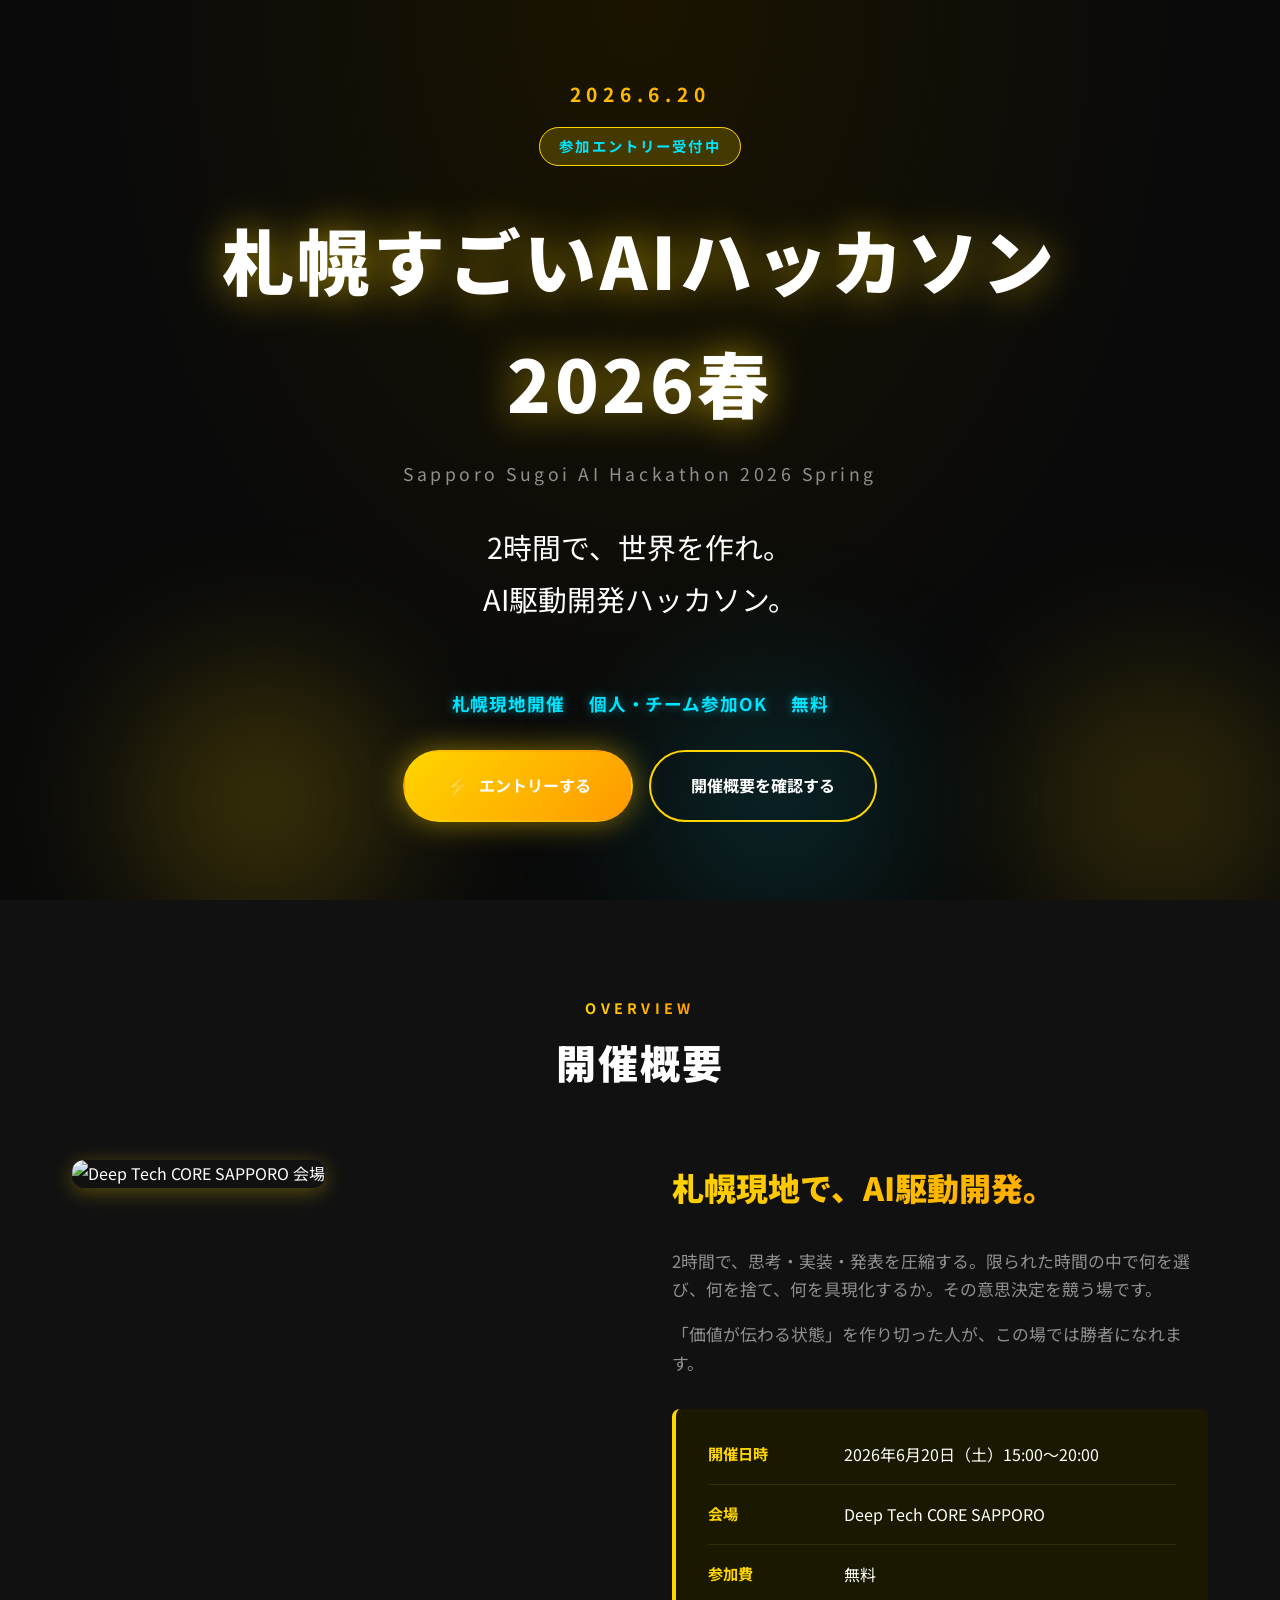
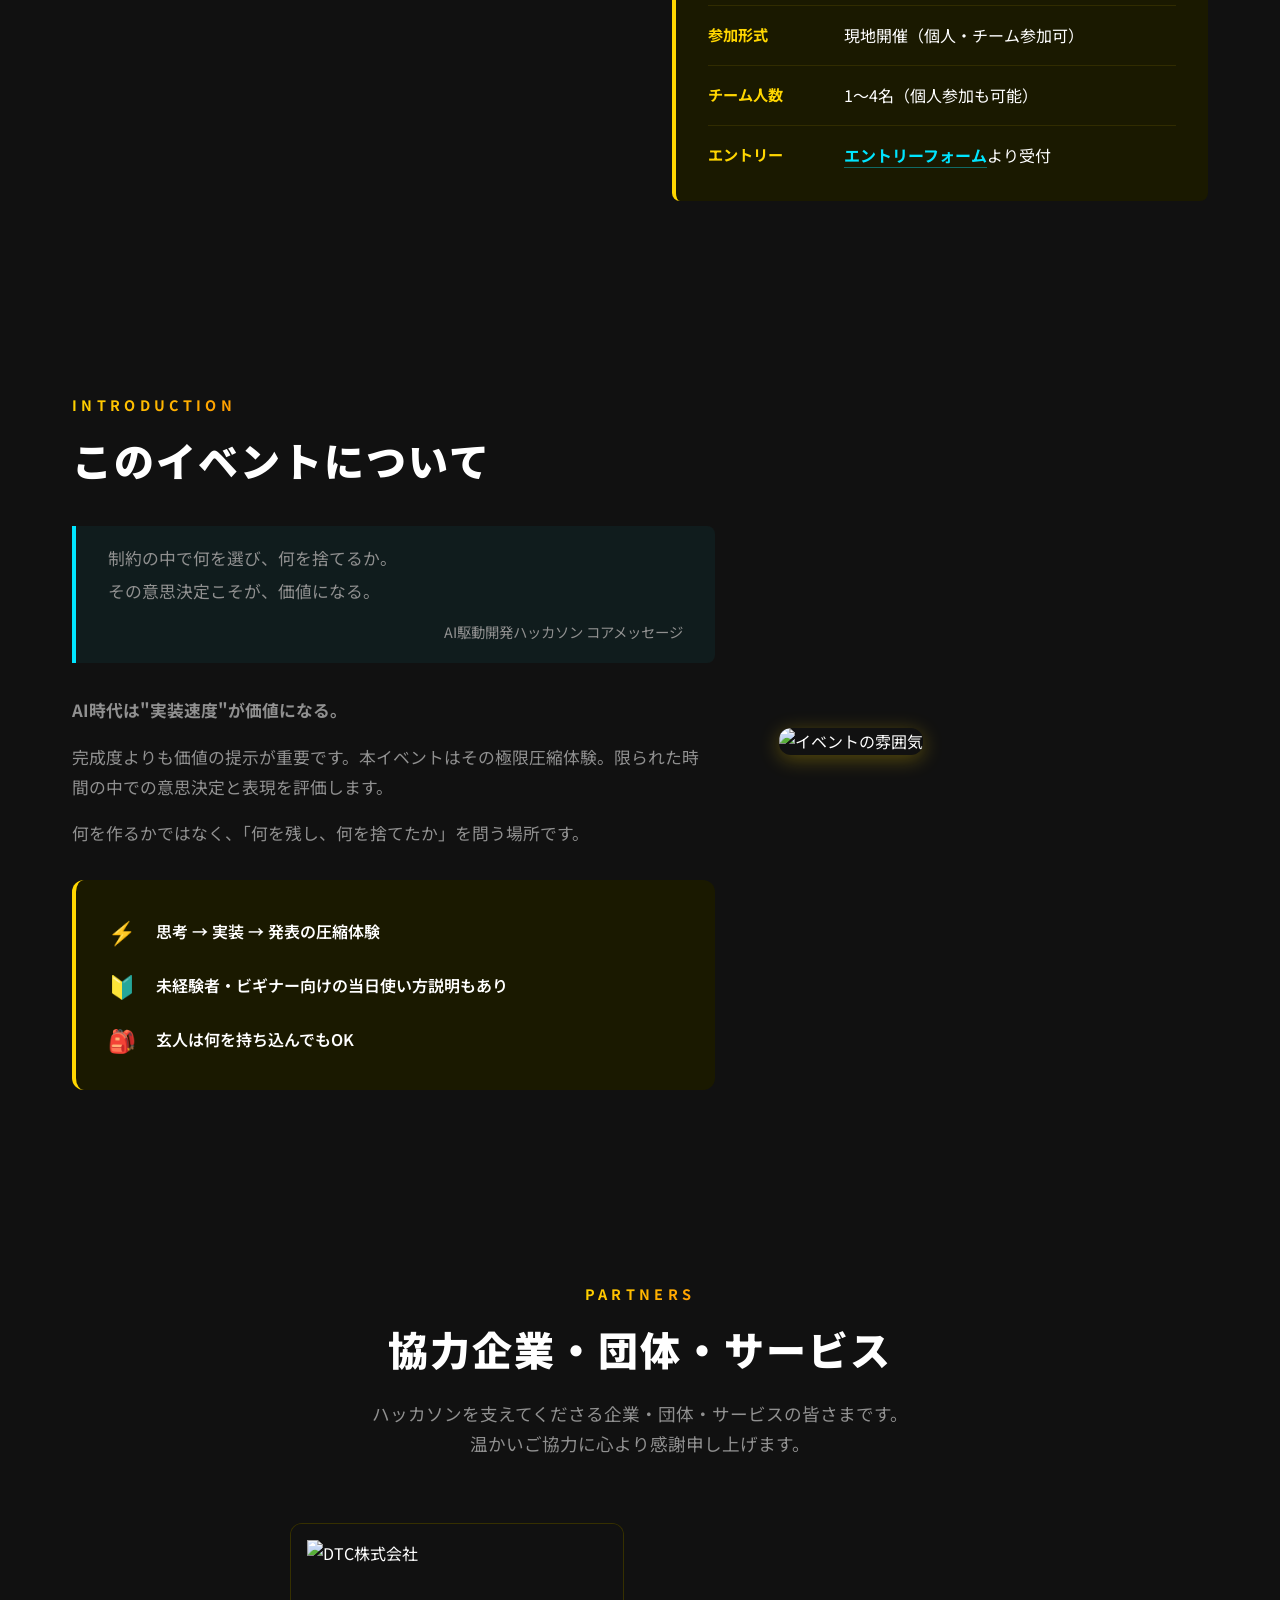
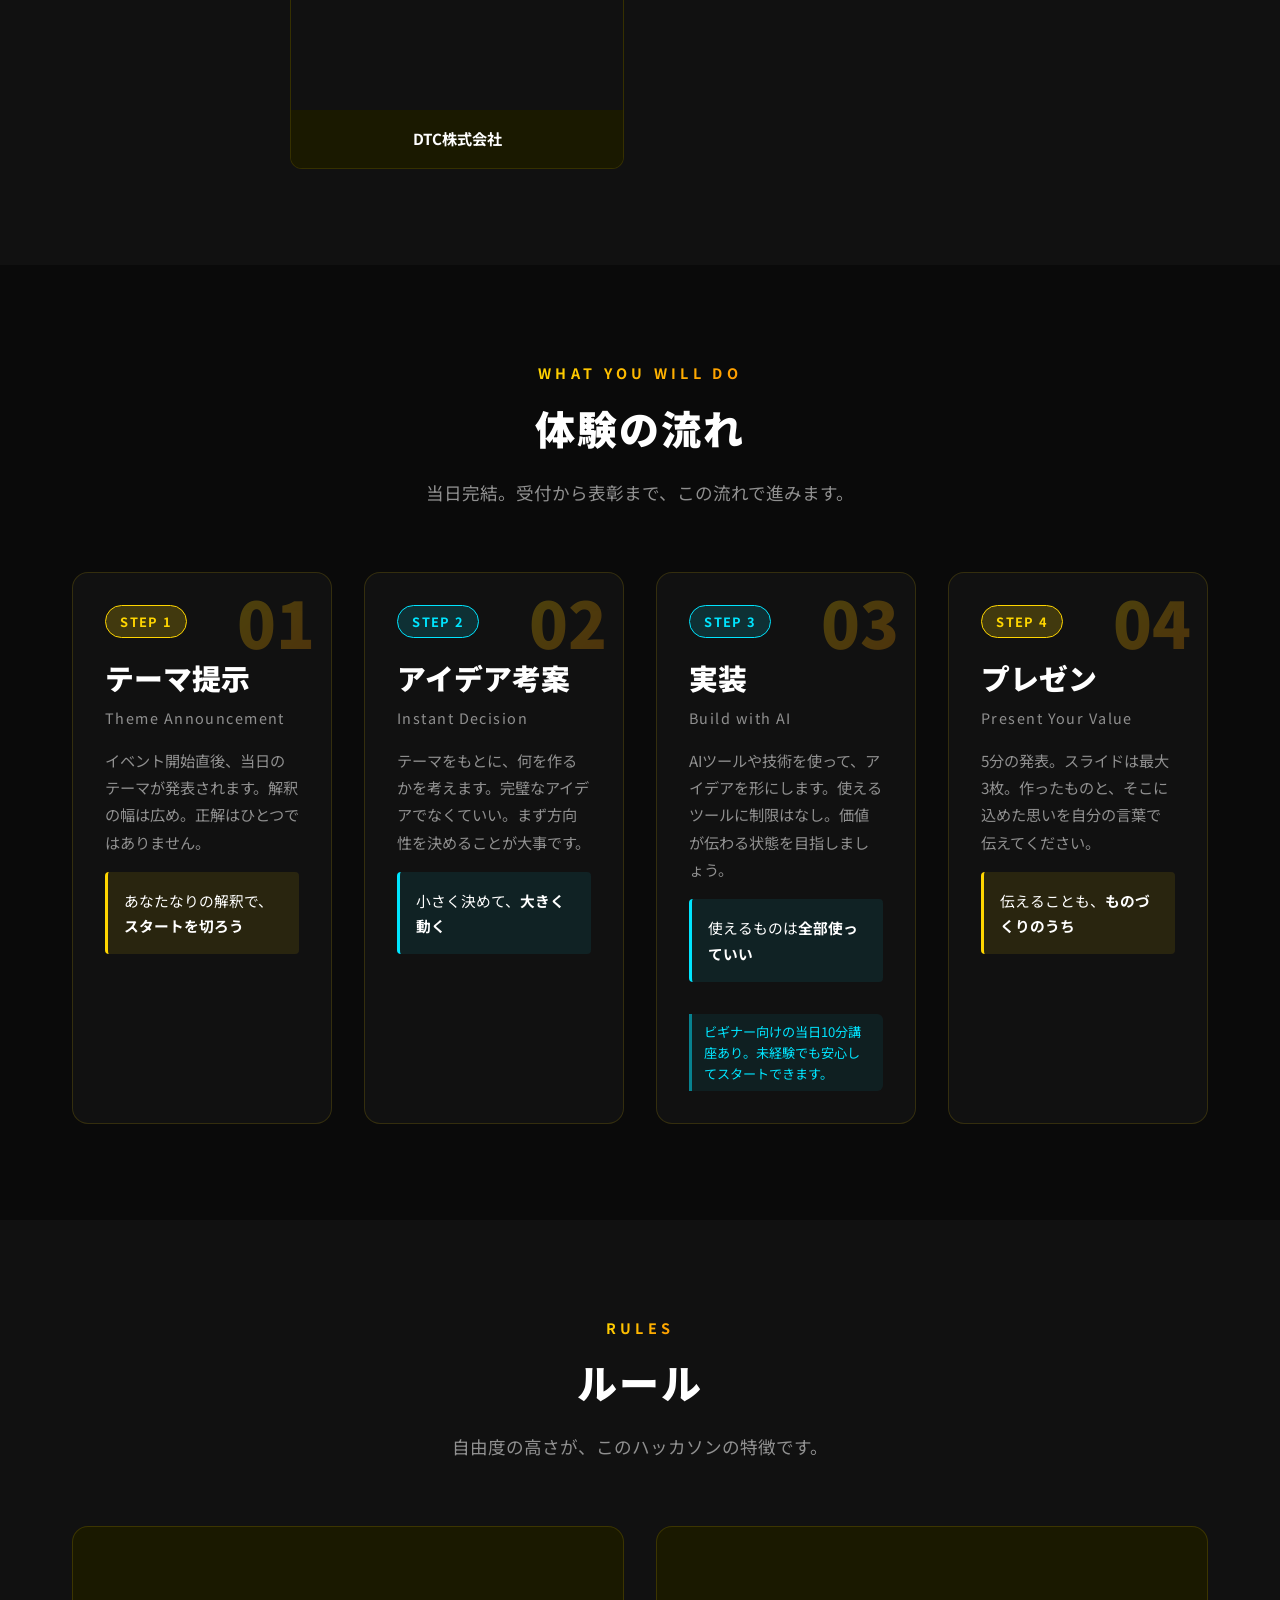
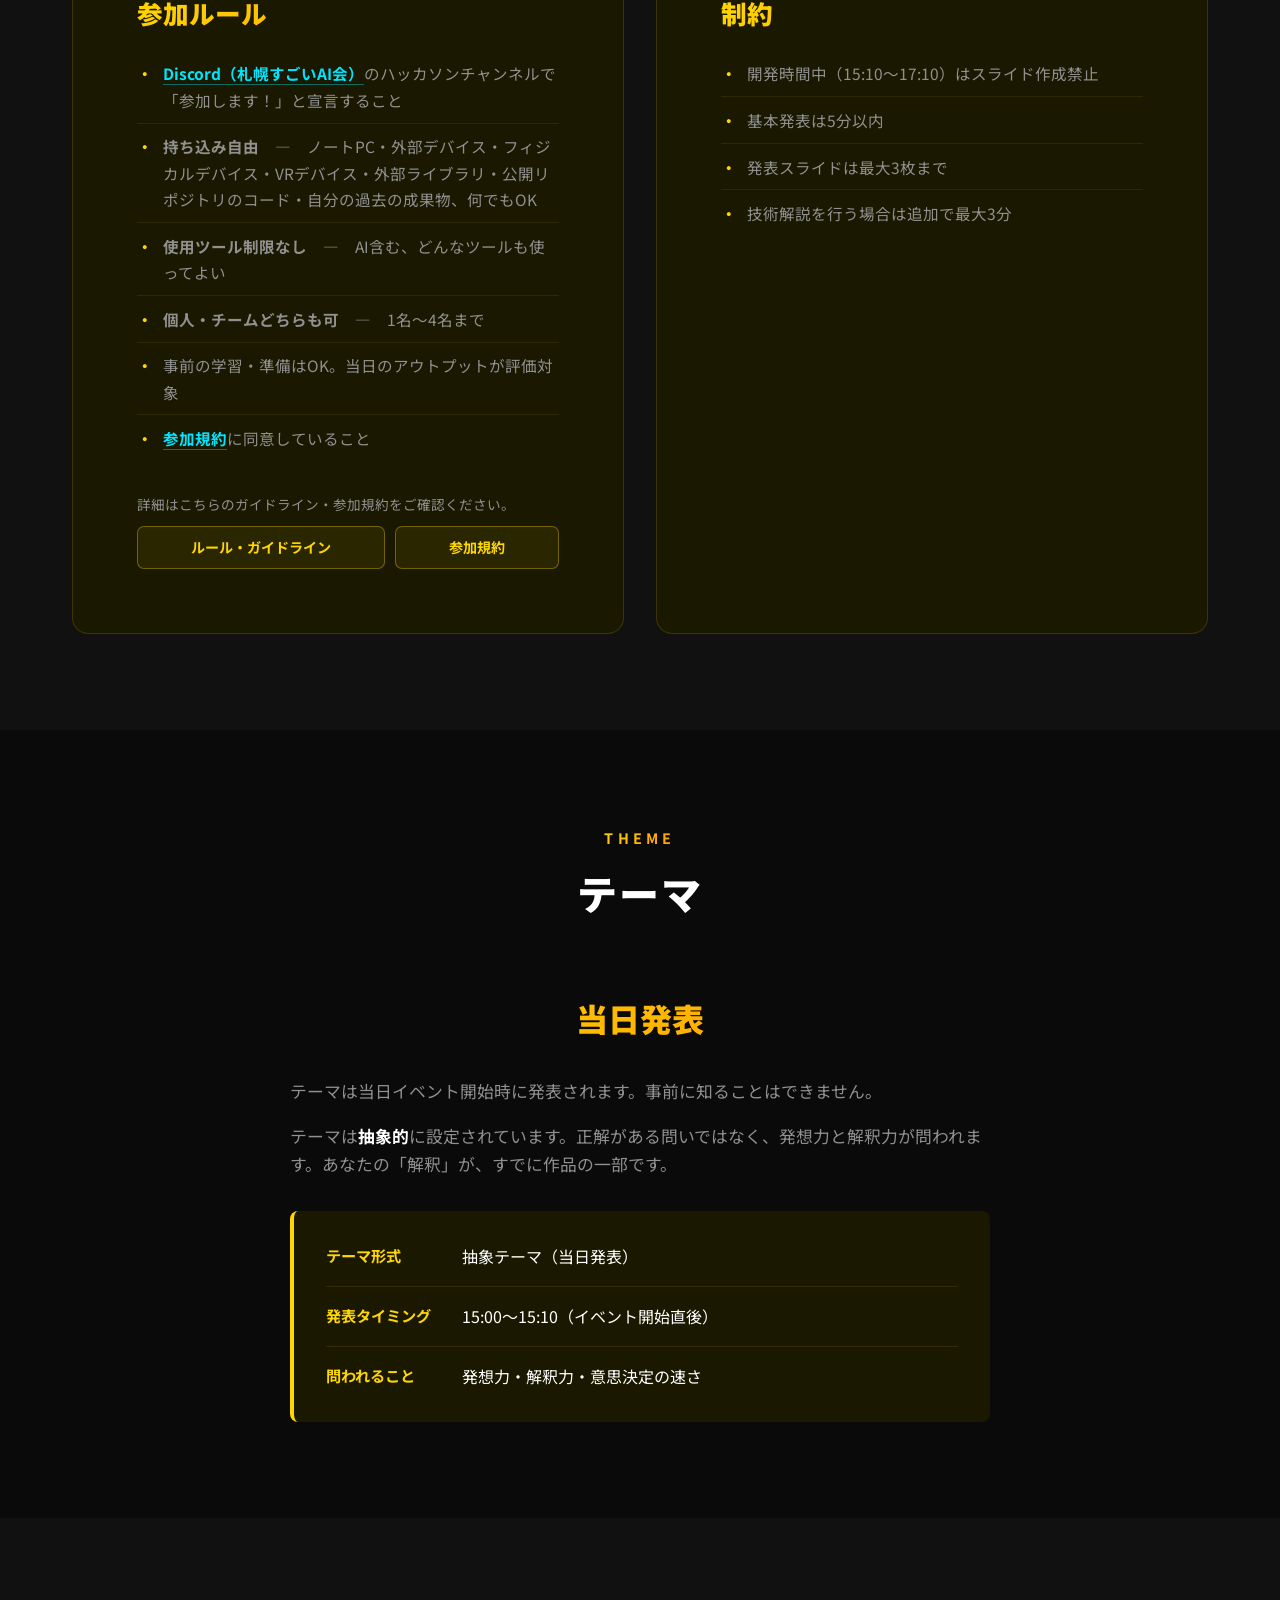
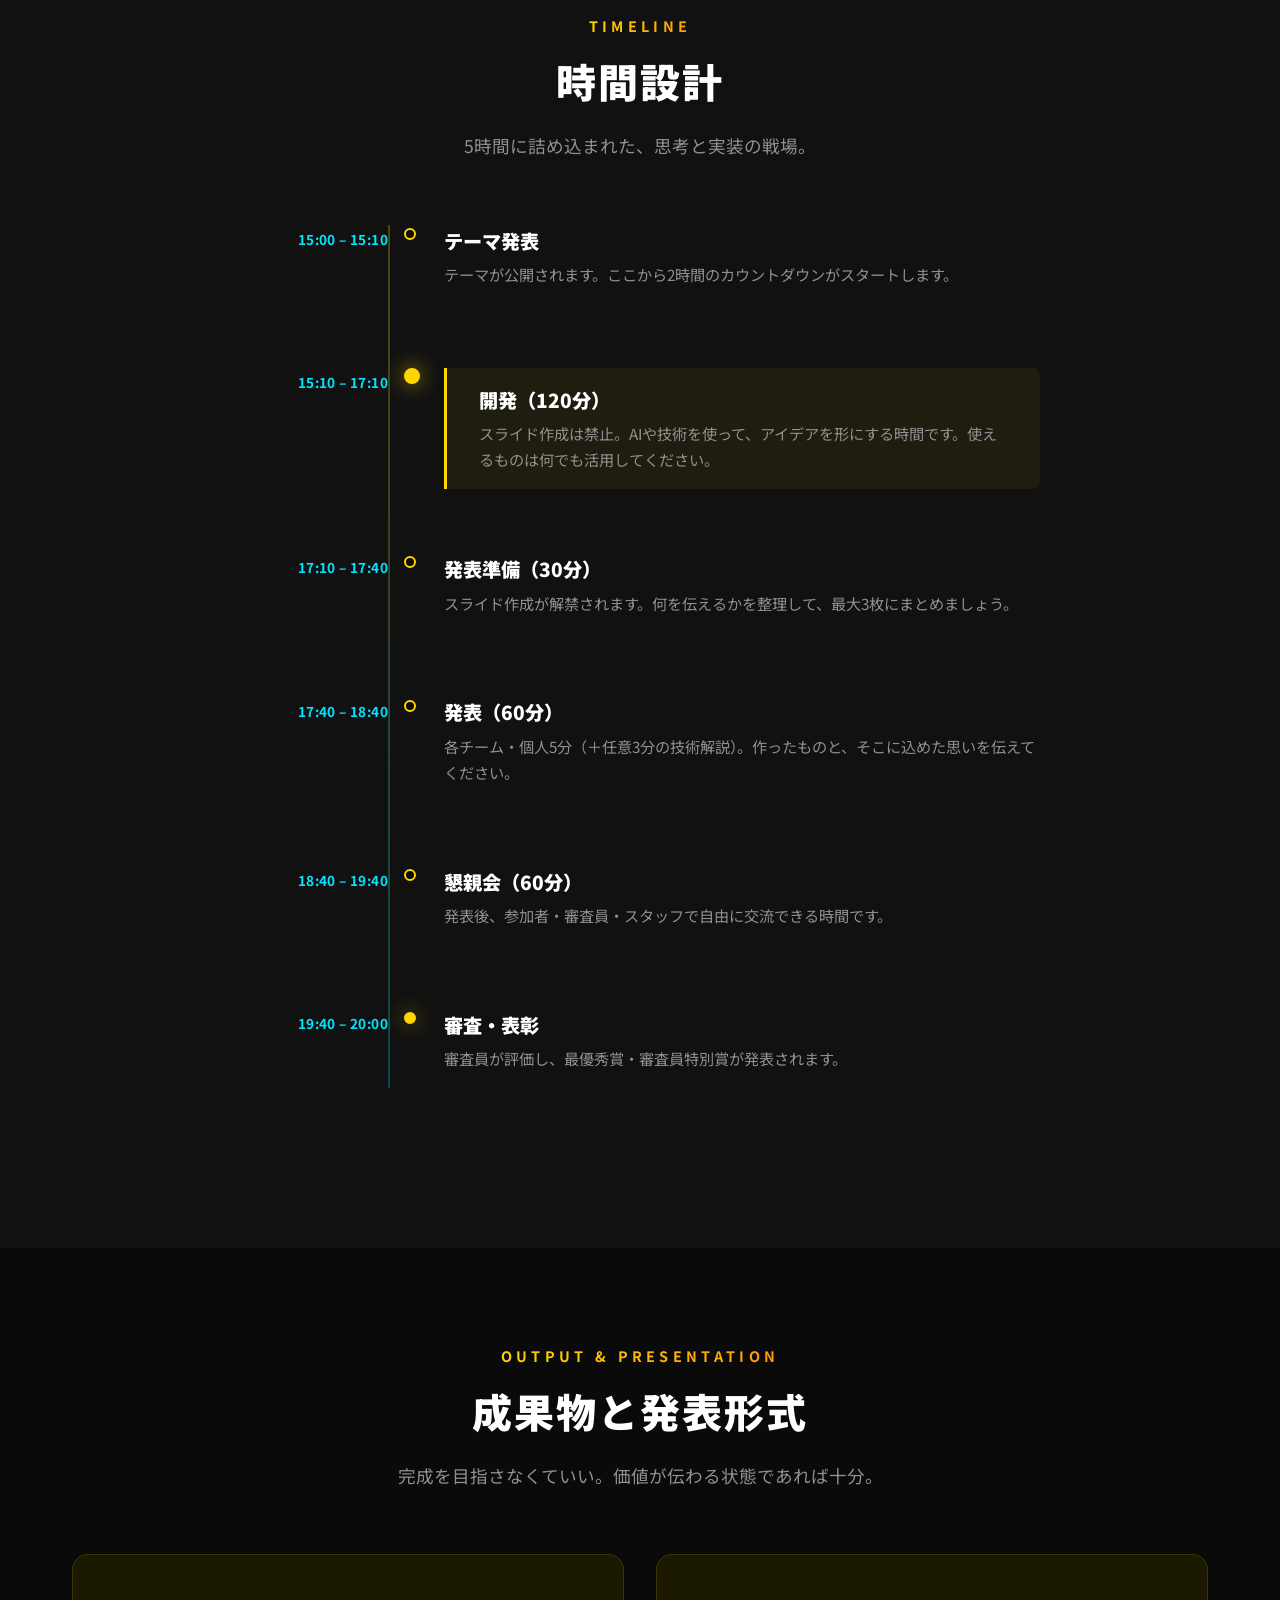
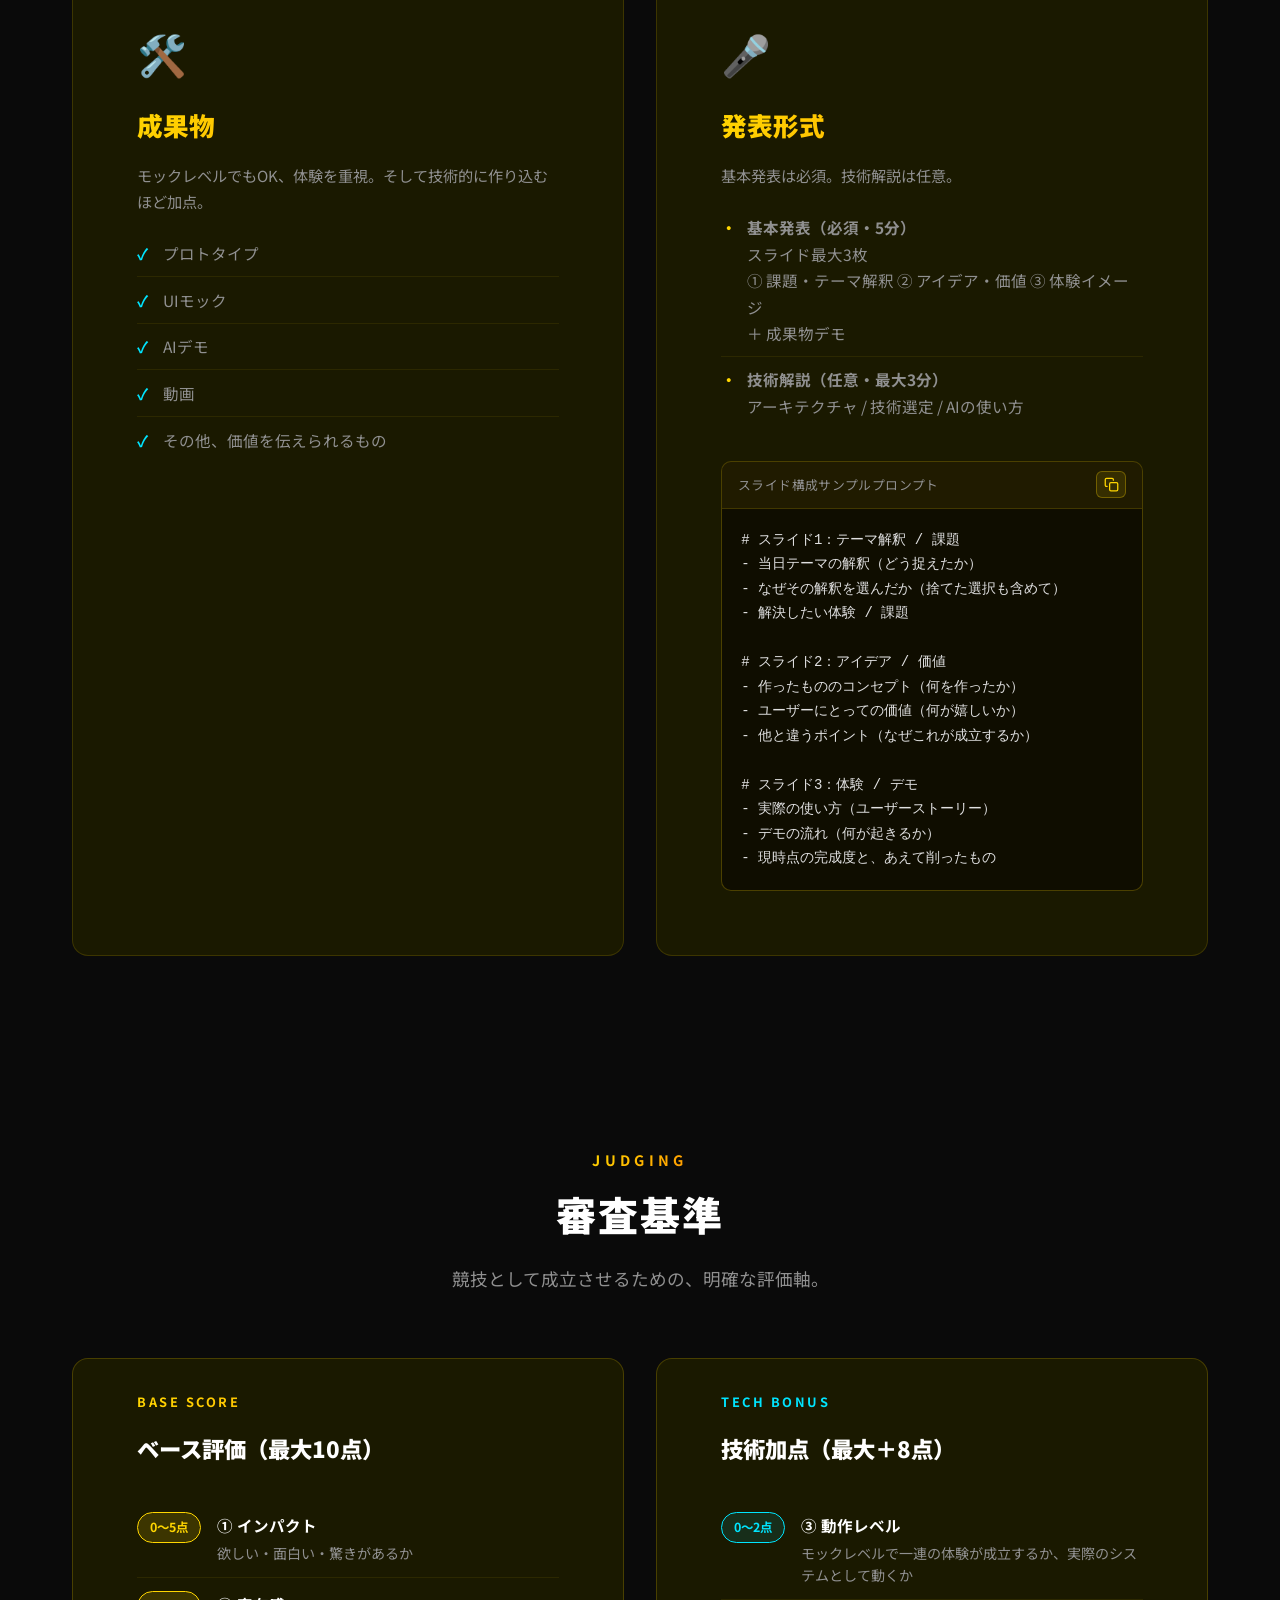
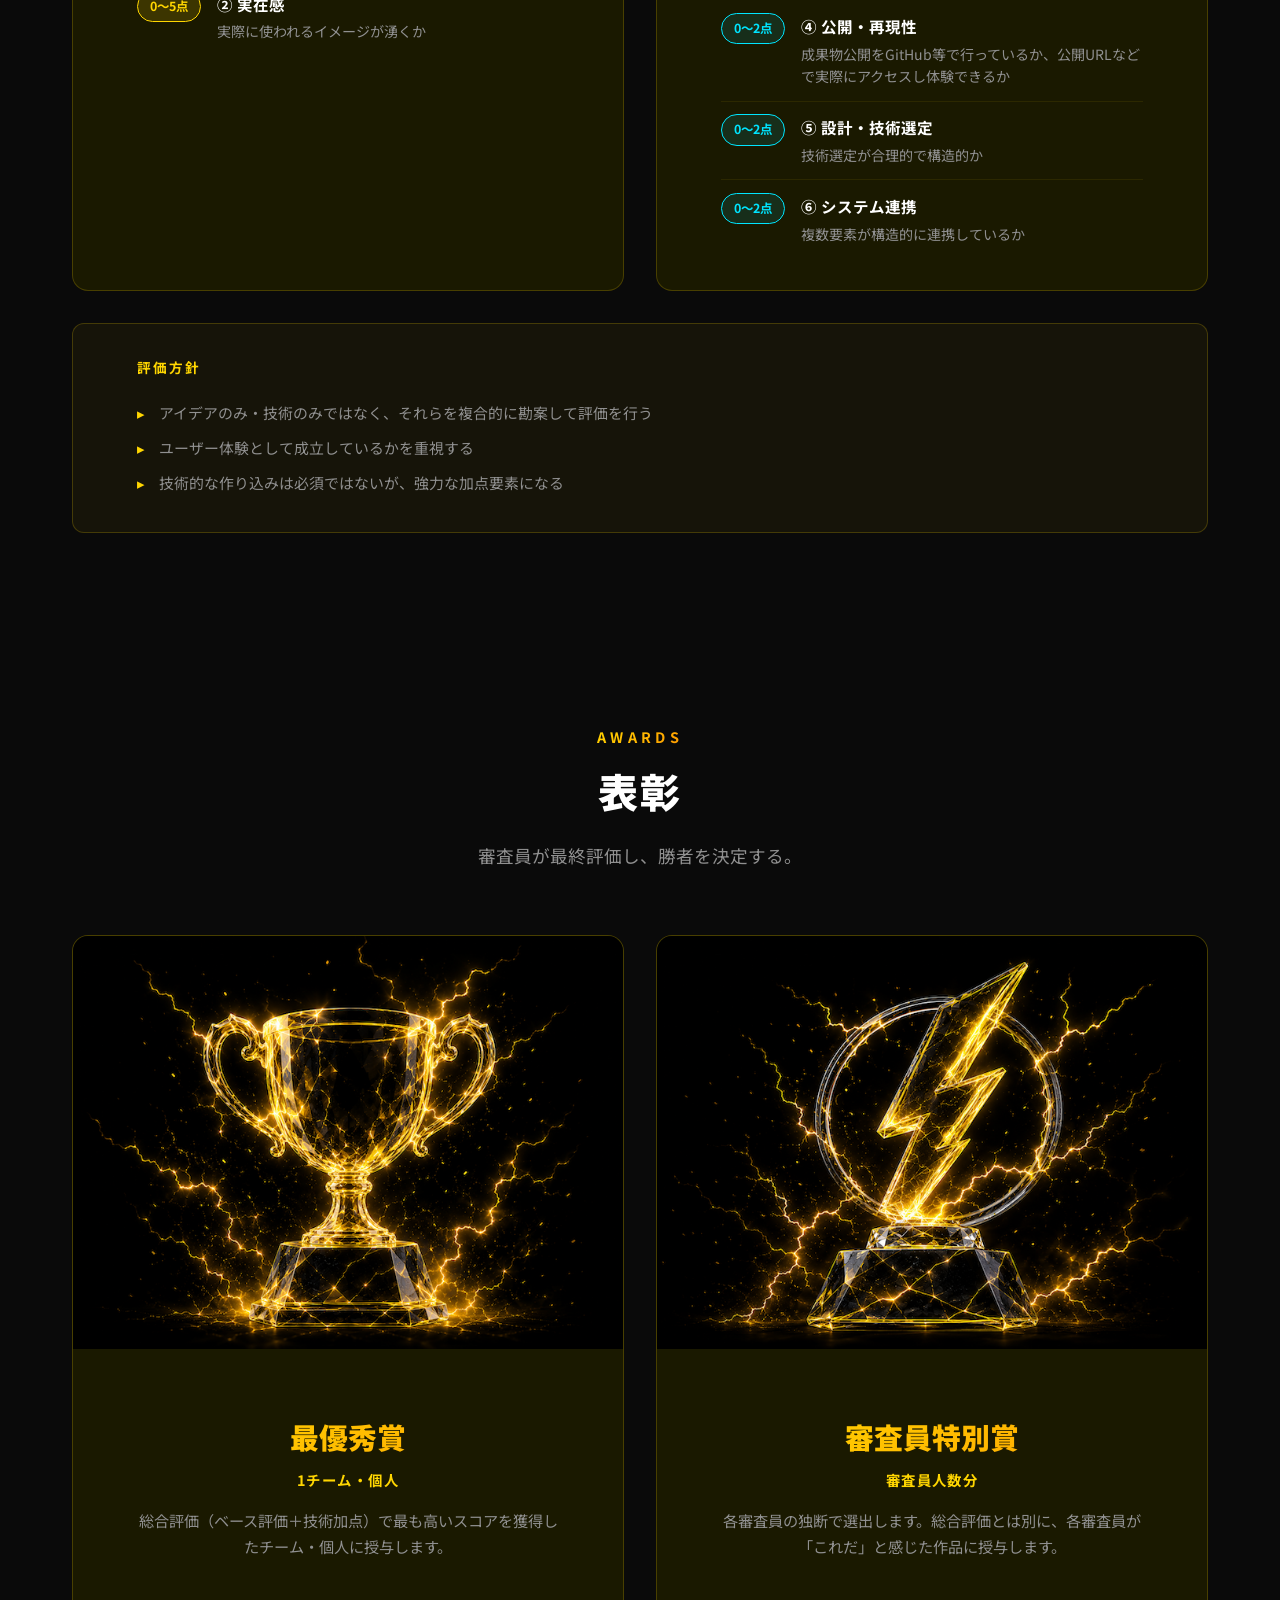
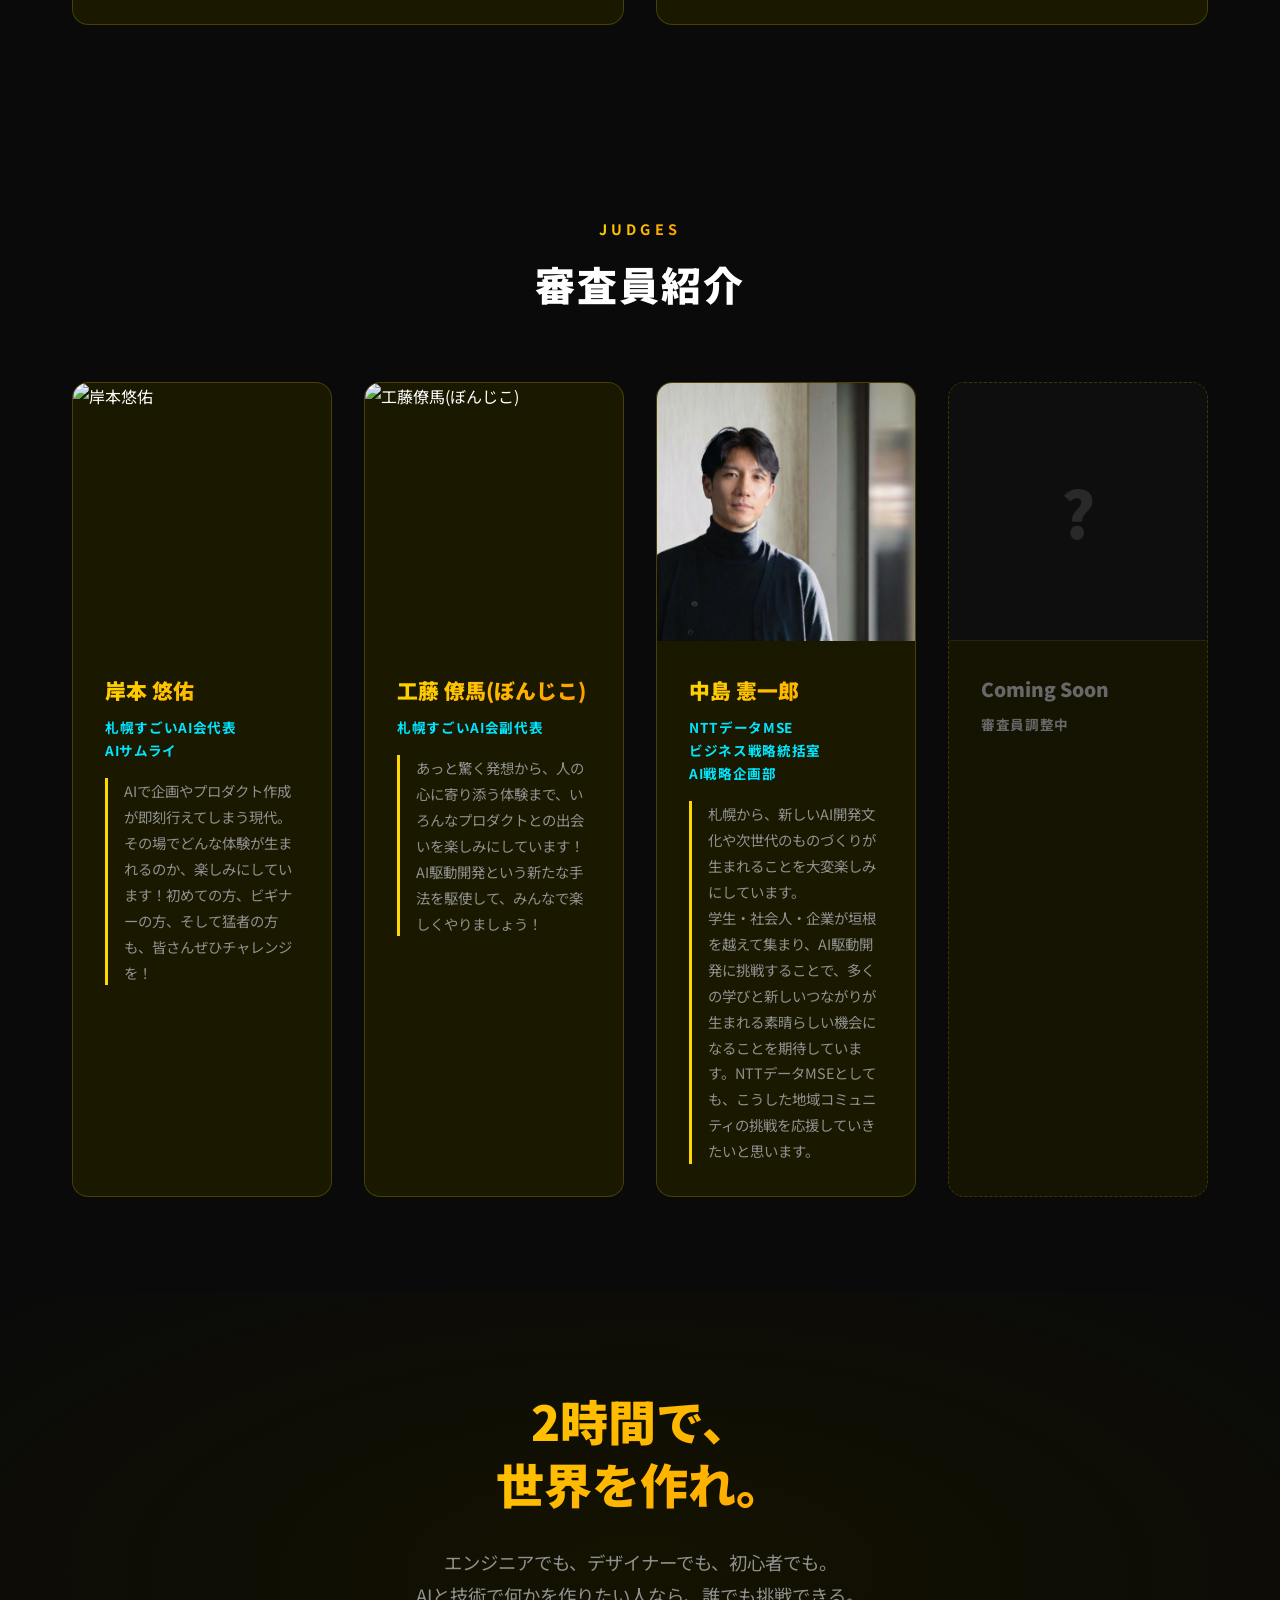
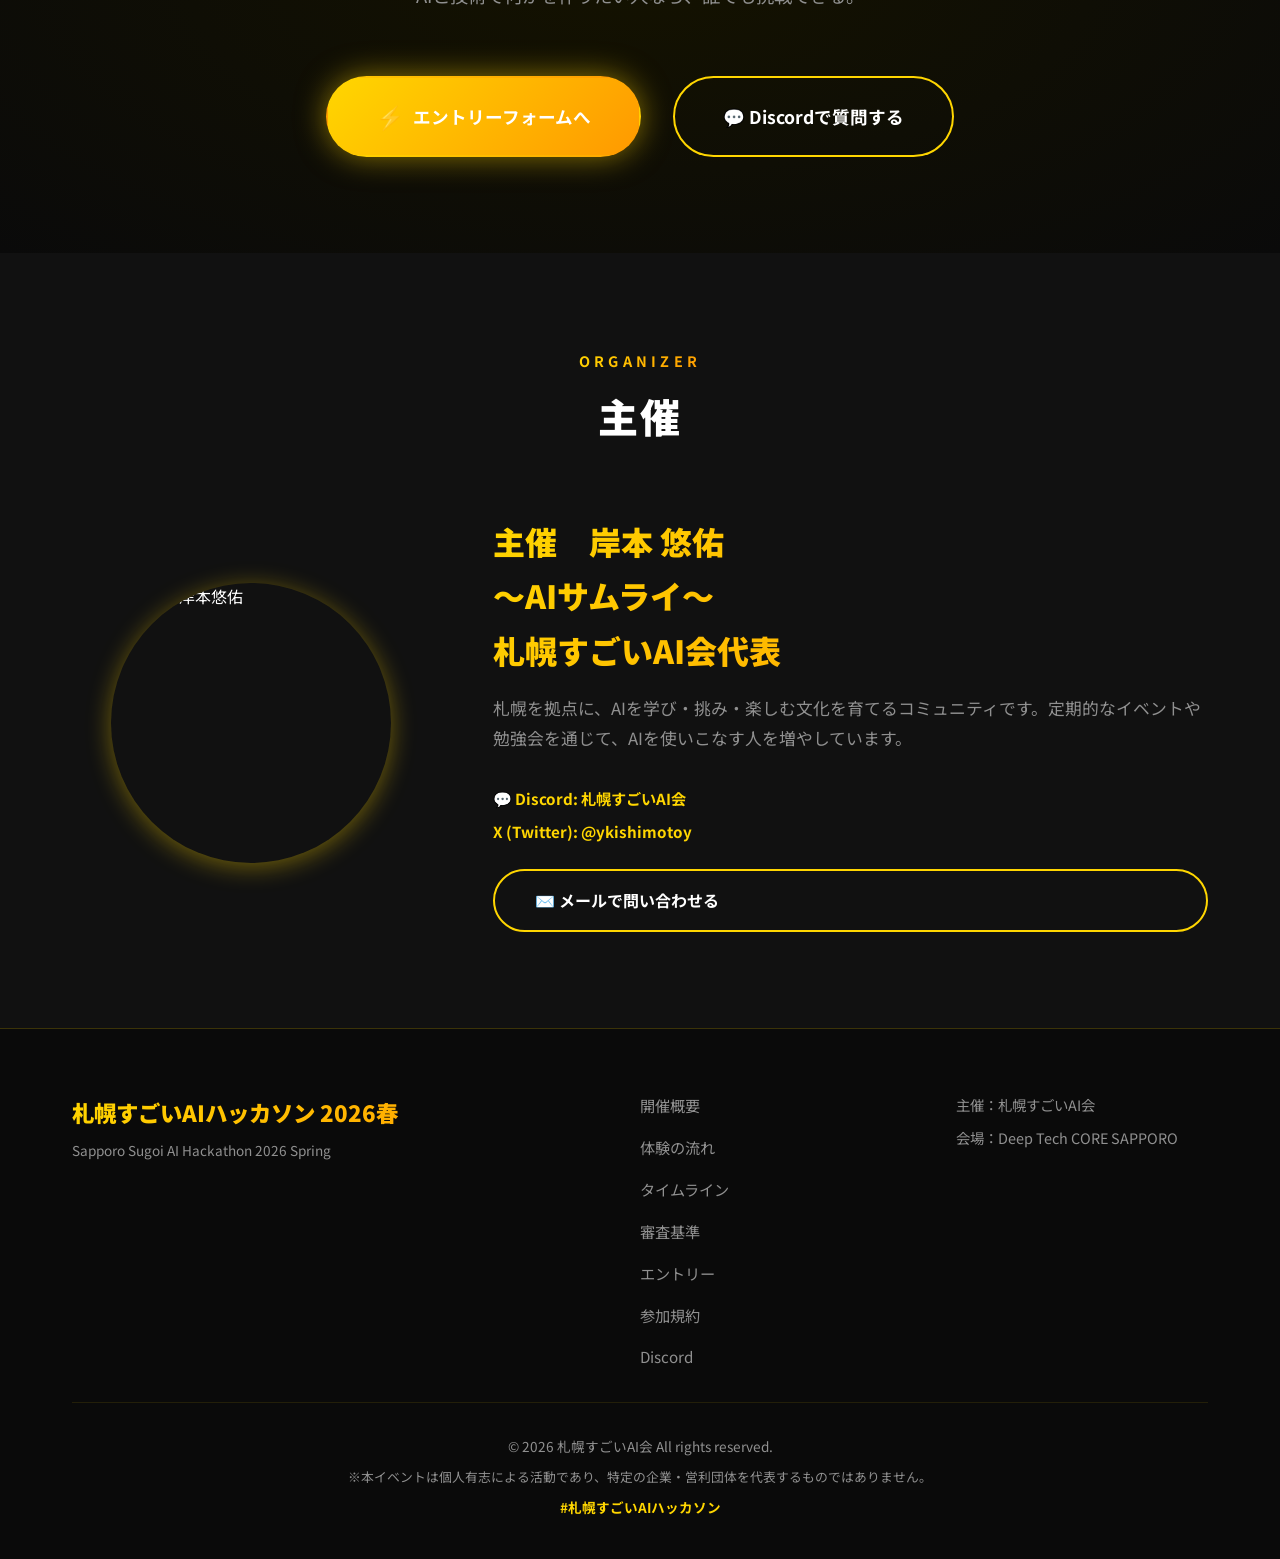
==== index.html @ 18c2ced2 "add nakajimasan" ====
<!DOCTYPE html>
<html lang="ja">
<head>
    <meta charset="UTF-8">
    <meta name="viewport" content="width=device-width, initial-scale=1.0">
    <title>札幌すごいAIハッカソン 2026春 | AI駆動開発ハッカソン</title>
    <meta name="description" content="2時間で、世界を作れ。思考→実装→発表を圧縮する実験場。AI駆動開発ハッカソン、2026年6月20日(土)札幌開催。">
    <!-- OGP Tags -->
    <meta property="og:title" content="札幌すごいAIハッカソン 2026春">
    <meta property="og:description" content="2時間で、世界を作れ。思考→実装→発表を圧縮する実験場。2026年6月20日(土)札幌開催。">
    <meta property="og:type" content="website">
    <meta property="og:url" content="https://hack-2026-spring.sugoiai.org/">
    <meta property="og:site_name" content="札幌すごいAIハッカソン 2026春">
    <meta property="og:image" content="https://hack-2026-spring.sugoiai.org/images/logot.png">
    <meta property="og:image:width" content="1200">
    <meta property="og:image:height" content="630">
    <meta property="og:locale" content="ja_JP">
    <!-- Twitter Card Tags -->
    <meta name="twitter:card" content="summary_large_image">
    <meta name="twitter:title" content="札幌すごいAIハッカソン 2026春">
    <meta name="twitter:description" content="2時間で、世界を作れ。思考→実装→発表を圧縮する実験場。">
    <meta name="twitter:image" content="https://hack-2026-spring.sugoiai.org/images/logot.png">
    <!-- Favicon -->
    <link rel="icon" type="image/png" href="images/logot.png">
    <link rel="apple-touch-icon" href="images/logot.png">
    <link rel="stylesheet" href="style.css">
    <link rel="preconnect" href="https://fonts.googleapis.com">
    <link rel="preconnect" href="https://fonts.gstatic.com" crossorigin>
    <link href="https://fonts.googleapis.com/css2?family=Noto+Sans+JP:wght@400;700;900&display=swap" rel="stylesheet">
</head>
<body>

    <!-- ─── HERO ─── -->
    <section id="hero" class="hero">
        <div class="hero-background">
            <div class="film-particle"></div>
            <div class="film-particle"></div>
            <div class="film-particle"></div>
        </div>
        <div class="container hero-content">
            <div class="hero-date">2026.6.20</div>
            <div class="hero-badge">参加エントリー受付中</div>
            <h1 class="hero-title">
                <span class="title-main">札幌すごいAIハッカソン<br>2026春</span>
                <span class="title-sub">Sapporo Sugoi AI Hackathon 2026 Spring</span>
            </h1>
            <p class="hero-tagline">2時間で、世界を作れ。<br>AI駆動開発ハッカソン。</p>
            <div class="hero-info-badge">
                <span>札幌現地開催</span>
                <span>個人・チーム参加OK</span>
                <span>無料</span>
            </div>
            <div class="hero-cta">
                <a href="https://forms.gle/ALfE4x6ci8uUXhd29" target="_blank" rel="noopener noreferrer" class="btn btn-primary">
                    <span class="btn-icon">⚡</span>
                    <span class="btn-text">エントリーする</span>
                </a>
                <a href="#overview" class="btn btn-secondary">
                    <span class="btn-text">開催概要を確認する</span>
                </a>
            </div>
        </div>
    </section>

    <!-- ─── OVERVIEW ─── -->
    <section id="overview" class="section overview">
        <canvas id="filmGrainCanvas" class="film-grain-canvas"></canvas>
        <div class="container">
            <div class="section-header">
                <h2 class="section-title">
                    <span class="title-en">OVERVIEW</span>
                    <span class="title-ja">開催概要</span>
                </h2>
            </div>
            <div class="overview-content">
                <div class="overview-main">
                    <div class="overview-image-wrap">
                        <img src="images/DTC.JPG" alt="Deep Tech CORE SAPPORO 会場" class="venue-image">
                    </div>
                    <div class="overview-text">
                        <h3 class="overview-subtitle">札幌現地で、AI駆動開発。</h3>
                        <p>2時間で、思考・実装・発表を圧縮する。限られた時間の中で何を選び、何を捨て、何を具現化するか。その意思決定を競う場です。</p>
                        <p>「価値が伝わる状態」を作り切った人が、この場では勝者になれます。</p>
                        <div class="event-info">
                            <div class="info-item">
                                <div class="info-label">開催日時</div>
                                <div class="info-value">2026年6月20日（土）15:00〜20:00</div>
                            </div>
                            <div class="info-item">
                                <div class="info-label">会場</div>
                                <div class="info-value">Deep Tech CORE SAPPORO</div>
                            </div>
                            <div class="info-item">
                                <div class="info-label">参加費</div>
                                <div class="info-value">無料</div>
                            </div>
                            <div class="info-item">
                                <div class="info-label">参加形式</div>
                                <div class="info-value">現地開催（個人・チーム参加可）</div>
                            </div>
                            <div class="info-item">
                                <div class="info-label">チーム人数</div>
                                <div class="info-value">1〜4名（個人参加も可能）</div>
                            </div>
                            <div class="info-item">
                                <div class="info-label">エントリー</div>
                                <div class="info-value"><a href="https://forms.gle/ALfE4x6ci8uUXhd29" target="_blank" rel="noopener noreferrer" class="guideline-link">エントリーフォーム</a>より受付</div>
                            </div>
                        </div>
                    </div>
                </div>
            </div>
        </div>
    </section>

    <!-- ─── INTRODUCTION ─── -->
    <section id="about" class="section about-festival">
        <canvas id="rippleCanvas" class="ripple-canvas"></canvas>
        <div class="container">
            <div class="about-content">
                <div class="about-text">
                    <div class="section-header" style="text-align:left; margin-bottom: 2rem;">
                        <h2 class="section-title" style="align-items: flex-start;">
                            <span class="title-en">INTRODUCTION</span>
                            <span class="title-ja">このイベントについて</span>
                        </h2>
                    </div>
                    <blockquote class="about-origin">
                        制約の中で何を選び、何を捨てるか。<br>
                        その意思決定こそが、価値になる。
                        <span class="about-origin-sig">AI駆動開発ハッカソン コアメッセージ</span>
                    </blockquote>
                    <p class="about-lead">
                        AI時代は"実装速度"が価値になる。
                    </p>
                    <p>
                        完成度よりも価値の提示が重要です。本イベントはその極限圧縮体験。限られた時間の中での意思決定と表現を評価します。
                    </p>
                    <p>
                        何を作るかではなく、「何を残し、何を捨てたか」を問う場所です。
                    </p>
                    <div class="about-features">
                        <div class="about-feature">
                            <span class="feature-icon">⚡</span>
                            <span class="feature-text">思考 → 実装 → 発表の圧縮体験</span>
                        </div>
                        <div class="about-feature">
                            <span class="feature-icon">🔰</span>
                            <span class="feature-text">未経験者・ビギナー向けの当日使い方説明もあり</span>
                        </div>
                        <div class="about-feature">
                            <span class="feature-icon">🎒</span>
                            <span class="feature-text">玄人は何を持ち込んでもOK</span>
                        </div>
                    </div>
                </div>
                <div class="about-image">
                    <img src="images/samurai.jpg" alt="イベントの雰囲気" class="about-photo">
                </div>
            </div>
        </div>
    </section>

    <!-- ─── PARTNERS ─── -->
    <section id="partners" class="section partners-section">
        <div class="container">
            <div class="section-header">
                <h2 class="section-title">
                    <span class="title-en">PARTNERS</span>
                    <span class="title-ja">協力企業・団体・サービス</span>
                </h2>
                <p class="section-description">ハッカソンを支えてくださる企業・団体・サービスの皆さまです。<br>温かいご協力に心より感謝申し上げます。</p>
            </div>
            <div class="partners-grid">

                <div class="partner-card">
                    <div class="partner-logo">
                        <img src="images/DTC_logo.png" alt="DTC株式会社">
                    </div>
                    <div class="partner-name">DTC株式会社</div>
                </div>

            </div>
        </div>
    </section>

    <!-- ─── WHAT YOU WILL DO ─── -->
    <section id="flow" class="section divisions">
        <canvas id="projectorCanvas" class="projector-canvas"></canvas>
        <div class="container">
            <div class="section-header">
                <h2 class="section-title">
                    <span class="title-en">WHAT YOU WILL DO</span>
                    <span class="title-ja">体験の流れ</span>
                </h2>
                <p class="section-description">当日完結。受付から表彰まで、この流れで進みます。</p>
            </div>
            <div class="divisions-grid" style="grid-template-columns: repeat(auto-fit, minmax(260px, 1fr));">

                <div class="division-card division-main">
                    <div class="division-number">01</div>
                    <div class="division-content">
                        <div class="division-badge badge-main">STEP 1</div>
                        <h3 class="division-title">テーマ提示</h3>
                        <p class="division-subtitle">Theme Announcement</p>
                        <p class="division-description">
                            イベント開始直後、当日のテーマが発表されます。解釈の幅は広め。正解はひとつではありません。
                        </p>
                        <div class="division-highlight">
                            あなたなりの解釈で、<strong>スタートを切ろう</strong>
                        </div>
                    </div>
                </div>

                <div class="division-card division-exp">
                    <div class="division-number">02</div>
                    <div class="division-content">
                        <div class="division-badge badge-exp">STEP 2</div>
                        <h3 class="division-title">アイデア考案</h3>
                        <p class="division-subtitle">Instant Decision</p>
                        <p class="division-description">
                            テーマをもとに、何を作るかを考えます。完璧なアイデアでなくていい。まず方向性を決めることが大事です。
                        </p>
                        <div class="division-highlight division-exp-highlight">
                            小さく決めて、<strong>大きく動く</strong>
                        </div>
                    </div>
                </div>

                <div class="division-card division-special">
                    <div class="division-number">03</div>
                    <div class="division-content">
                        <div class="division-badge badge-special">STEP 3</div>
                        <h3 class="division-title">実装</h3>
                        <p class="division-subtitle">Build with AI</p>
                        <p class="division-description">
                            AIツールや技術を使って、アイデアを形にします。使えるツールに制限はなし。価値が伝わる状態を目指しましょう。
                        </p>
                        <div class="division-highlight division-special-highlight">
                            使えるものは<strong>全部使っていい</strong>
                        </div>
                        <p class="division-beginner-note">ビギナー向けの当日10分講座あり。未経験でも安心してスタートできます。</p>
                    </div>
                </div>

                <div class="division-card division-main">
                    <div class="division-number">04</div>
                    <div class="division-content">
                        <div class="division-badge badge-main">STEP 4</div>
                        <h3 class="division-title">プレゼン</h3>
                        <p class="division-subtitle">Present Your Value</p>
                        <p class="division-description">
                            5分の発表。スライドは最大3枚。作ったものと、そこに込めた思いを自分の言葉で伝えてください。
                        </p>
                        <div class="division-highlight">
                            伝えることも、<strong>ものづくりのうち</strong>
                        </div>
                    </div>
                </div>

            </div>
        </div>
    </section>

    <!-- ─── RULES ─── -->
    <section id="rules" class="section application">
        <div class="container">
            <div class="section-header">
                <h2 class="section-title">
                    <span class="title-en">RULES</span>
                    <span class="title-ja">ルール</span>
                </h2>
                <p class="section-description">自由度の高さが、このハッカソンの特徴です。</p>
            </div>
            <div class="application-grid">

                <div class="apply-card">
                    <h3 class="apply-card-title">参加ルール</h3>
                    <ul class="apply-list">
                        <li><a href="https://discord.gg/Ve2tQeN7cw" target="_blank" rel="noopener noreferrer" class="guideline-link">Discord（札幌すごいAI会）</a>のハッカソンチャンネルで「参加します！」と宣言すること</li>
                        <li><strong>持ち込み自由</strong>　—　ノートPC・外部デバイス・フィジカルデバイス・VRデバイス・外部ライブラリ・公開リポジトリのコード・自分の過去の成果物、何でもOK</li>
                        <li><strong>使用ツール制限なし</strong>　—　AI含む、どんなツールも使ってよい</li>
                        <li><strong>個人・チームどちらも可</strong>　—　1名〜4名まで</li>
                        <li>事前の学習・準備はOK。当日のアウトプットが評価対象</li>
                        <li><a href="conditions.html" target="_blank" rel="noopener noreferrer" class="guideline-link">参加規約</a>に同意していること</li>
                    </ul>
                    <p style="font-size: 0.85rem; color: var(--text-secondary); margin-top: var(--spacing-md); margin-bottom: 0.6rem;">詳細はこちらのガイドライン・参加規約をご確認ください。</p>
                    <div class="rules-doc-btns">
                        <a href="guideline.html" target="_blank" rel="noopener noreferrer" class="rules-doc-btn">ルール・ガイドライン</a>
                        <a href="conditions.html" target="_blank" rel="noopener noreferrer" class="rules-doc-btn">参加規約</a>
                    </div>
                </div>

                <div class="apply-card">
                    <h3 class="apply-card-title">制約</h3>
                    <ul class="apply-list">
                        <li>開発時間中（15:10〜17:10）はスライド作成禁止</li>
                        <li>基本発表は5分以内</li>
                        <li>発表スライドは最大3枚まで</li>
                        <li>技術解説を行う場合は追加で最大3分</li>
                    </ul>
                </div>

            </div>
        </div>
    </section>

    <!-- ─── THEME ─── -->
    <section id="theme" class="section overview" style="background: var(--dark-bg);">
        <div class="container">
            <div class="section-header">
                <h2 class="section-title">
                    <span class="title-en">THEME</span>
                    <span class="title-ja">テーマ</span>
                </h2>
            </div>
            <div class="overview-content">
                <div class="overview-main" style="grid-template-columns: 1fr; max-width: 700px; margin: 0 auto;">
                    <div class="overview-text">
                        <h3 class="overview-subtitle" style="text-align: center;">当日発表</h3>
                        <p>テーマは当日イベント開始時に発表されます。事前に知ることはできません。</p>
                        <p>テーマは<strong>抽象的</strong>に設定されています。正解がある問いではなく、発想力と解釈力が問われます。あなたの「解釈」が、すでに作品の一部です。</p>
                        <div class="event-info">
                            <div class="info-item">
                                <div class="info-label">テーマ形式</div>
                                <div class="info-value">抽象テーマ（当日発表）</div>
                            </div>
                            <div class="info-item">
                                <div class="info-label">発表タイミング</div>
                                <div class="info-value">15:00〜15:10（イベント開始直後）</div>
                            </div>
                            <div class="info-item">
                                <div class="info-label">問われること</div>
                                <div class="info-value">発想力・解釈力・意思決定の速さ</div>
                            </div>
                        </div>
                    </div>
                </div>
            </div>
        </div>
    </section>

    <!-- ─── TIMELINE ─── -->
    <section id="timeline" class="section timeline-section">
        <div class="container">
            <div class="section-header">
                <h2 class="section-title">
                    <span class="title-en">TIMELINE</span>
                    <span class="title-ja">時間設計</span>
                </h2>
                <p class="section-description">5時間に詰め込まれた、思考と実装の戦場。</p>
            </div>
            <div class="timeline-list">

                <div class="timeline-item">
                    <div class="timeline-time">15:00 – 15:10</div>
                    <div class="timeline-bar"></div>
                    <div class="timeline-event">
                        <h3 class="timeline-title">テーマ発表</h3>
                        <p class="timeline-desc">テーマが公開されます。ここから2時間のカウントダウンがスタートします。</p>
                    </div>
                </div>

                <div class="timeline-item timeline-main">
                    <div class="timeline-time">15:10 – 17:10</div>
                    <div class="timeline-bar timeline-bar-main"></div>
                    <div class="timeline-event">
                        <h3 class="timeline-title">開発（120分）</h3>
                        <p class="timeline-desc">スライド作成は禁止。AIや技術を使って、アイデアを形にする時間です。使えるものは何でも活用してください。</p>
                    </div>
                </div>

                <div class="timeline-item">
                    <div class="timeline-time">17:10 – 17:40</div>
                    <div class="timeline-bar"></div>
                    <div class="timeline-event">
                        <h3 class="timeline-title">発表準備（30分）</h3>
                        <p class="timeline-desc">スライド作成が解禁されます。何を伝えるかを整理して、最大3枚にまとめましょう。</p>
                    </div>
                </div>

                <div class="timeline-item">
                    <div class="timeline-time">17:40 – 18:40</div>
                    <div class="timeline-bar"></div>
                    <div class="timeline-event">
                        <h3 class="timeline-title">発表（60分）</h3>
                        <p class="timeline-desc">各チーム・個人5分（＋任意3分の技術解説）。作ったものと、そこに込めた思いを伝えてください。</p>
                    </div>
                </div>

                <div class="timeline-item">
                    <div class="timeline-time">18:40 – 19:40</div>
                    <div class="timeline-bar"></div>
                    <div class="timeline-event">
                        <h3 class="timeline-title">懇親会（60分）</h3>
                        <p class="timeline-desc">発表後、参加者・審査員・スタッフで自由に交流できる時間です。</p>
                    </div>
                </div>

                <div class="timeline-item">
                    <div class="timeline-time">19:40 – 20:00</div>
                    <div class="timeline-bar timeline-bar-award"></div>
                    <div class="timeline-event">
                        <h3 class="timeline-title">審査・表彰</h3>
                        <p class="timeline-desc">審査員が評価し、最優秀賞・審査員特別賞が発表されます。</p>
                    </div>
                </div>

            </div>
        </div>
    </section>

    <!-- ─── OUTPUT & PRESENTATION ─── -->
    <section id="output" class="section application" style="background: var(--dark-bg);">
        <div class="container">
            <div class="section-header">
                <h2 class="section-title">
                    <span class="title-en">OUTPUT &amp; PRESENTATION</span>
                    <span class="title-ja">成果物と発表形式</span>
                </h2>
                <p class="section-description">完成を目指さなくていい。価値が伝わる状態であれば十分。</p>
            </div>
            <div class="application-grid">

                <div class="apply-card">
                    <div class="apply-card-icon">🛠️</div>
                    <h3 class="apply-card-title">成果物</h3>
                    <p class="apply-card-subtitle">モックレベルでもOK、体験を重視。そして技術的に作り込むほど加点。</p>
                    <ul class="apply-list apply-list-check">
                        <li>プロトタイプ</li>
                        <li>UIモック</li>
                        <li>AIデモ</li>
                        <li>動画</li>
                        <li>その他、価値を伝えられるもの</li>
                    </ul>
                </div>

                <div class="apply-card">
                    <div class="apply-card-icon">🎤</div>
                    <h3 class="apply-card-title">発表形式</h3>
                    <p class="apply-card-subtitle">基本発表は必須。技術解説は任意。</p>
                    <ul class="apply-list">
                        <li>
                            <strong>基本発表（必須・5分）</strong><br>
                            スライド最大3枚<br>
                            ①&nbsp;課題・テーマ解釈&nbsp;②&nbsp;アイデア・価値&nbsp;③&nbsp;体験イメージ<br>
                            ＋ 成果物デモ
                        </li>
                        <li>
                            <strong>技術解説（任意・最大3分）</strong><br>
                            アーキテクチャ / 技術選定 / AIの使い方
                        </li>
                    </ul>
                    <div class="prompt-block">
                        <div class="prompt-block-header">
                            <span class="prompt-block-label">スライド構成サンプルプロンプト</span>
                            <button class="prompt-copy-btn" onclick="copyPrompt(this)" title="コピー"><svg xmlns="http://www.w3.org/2000/svg" viewBox="0 0 24 24" fill="none" stroke="currentColor" stroke-width="2" stroke-linecap="round" stroke-linejoin="round"><rect x="9" y="9" width="13" height="13" rx="2"/><path d="M5 15H4a2 2 0 0 1-2-2V4a2 2 0 0 1 2-2h9a2 2 0 0 1 2 2v1"/></svg></button>
                        </div>
                        <pre class="prompt-pre"># スライド1：テーマ解釈 / 課題
- 当日テーマの解釈（どう捉えたか）
- なぜその解釈を選んだか（捨てた選択も含めて）
- 解決したい体験 / 課題

# スライド2：アイデア / 価値
- 作ったもののコンセプト（何を作ったか）
- ユーザーにとっての価値（何が嬉しいか）
- 他と違うポイント（なぜこれが成立するか）

# スライド3：体験 / デモ
- 実際の使い方（ユーザーストーリー）
- デモの流れ（何が起きるか）
- 現時点の完成度と、あえて削ったもの</pre>
                    </div>
                </div>

            </div>
        </div>
    </section>

    <!-- ─── JUDGING ─── -->
    <section id="judging" class="section judging-section">
        <div class="container">
            <div class="section-header">
                <h2 class="section-title">
                    <span class="title-en">JUDGING</span>
                    <span class="title-ja">審査基準</span>
                </h2>
                <p class="section-description">競技として成立させるための、明確な評価軸。</p>
            </div>
            <div class="judging-grid">

                <div class="judging-card">
                    <p class="judging-card-label judging-card-label-base">BASE SCORE</p>
                    <h3 class="judging-card-title">ベース評価（最大10点）</h3>
                    <ul class="judging-criteria-list">
                        <li class="judging-criterion">
                            <span class="score-badge score-badge-base">0〜5点</span>
                            <div>
                                <div class="criterion-name">① インパクト</div>
                                <div class="criterion-desc">欲しい・面白い・驚きがあるか</div>
                            </div>
                        </li>
                        <li class="judging-criterion">
                            <span class="score-badge score-badge-base">0〜5点</span>
                            <div>
                                <div class="criterion-name">② 実在感</div>
                                <div class="criterion-desc">実際に使われるイメージが湧くか</div>
                            </div>
                        </li>
                    </ul>
                </div>

                <div class="judging-card">
                    <p class="judging-card-label judging-card-label-tech">TECH BONUS</p>
                    <h3 class="judging-card-title">技術加点（最大＋8点）</h3>
                    <ul class="judging-criteria-list">
                        <li class="judging-criterion">
                            <span class="score-badge score-badge-tech">0〜2点</span>
                            <div>
                                <div class="criterion-name">③ 動作レベル</div>
                                <div class="criterion-desc">モックレベルで一連の体験が成立するか、実際のシステムとして動くか</div>
                            </div>
                        </li>
                        <li class="judging-criterion">
                            <span class="score-badge score-badge-tech">0〜2点</span>
                            <div>
                                <div class="criterion-name">④ 公開・再現性</div>
                                <div class="criterion-desc">成果物公開をGitHub等で行っているか、公開URLなどで実際にアクセスし体験できるか</div>
                            </div>
                        </li>
                        <li class="judging-criterion">
                            <span class="score-badge score-badge-tech">0〜2点</span>
                            <div>
                                <div class="criterion-name">⑤ 設計・技術選定</div>
                                <div class="criterion-desc">技術選定が合理的で構造的か</div>
                            </div>
                        </li>
                        <li class="judging-criterion">
                            <span class="score-badge score-badge-tech">0〜2点</span>
                            <div>
                                <div class="criterion-name">⑥ システム連携</div>
                                <div class="criterion-desc">複数要素が構造的に連携しているか</div>
                            </div>
                        </li>
                    </ul>
                </div>

            </div>
            <div class="judging-policy">
                <h3 class="judging-policy-title">評価方針</h3>
                <ul>
                    <li>アイデアのみ・技術のみではなく、それらを複合的に勘案して評価を行う</li>
                    <li>ユーザー体験として成立しているかを重視する</li>
                    <li>技術的な作り込みは必須ではないが、強力な加点要素になる</li>
                </ul>
            </div>
        </div>
    </section>

    <!-- ─── AWARDS ─── -->
    <section id="awards" class="section awards">
        <canvas id="sparkCanvas" class="spark-canvas"></canvas>
        <div class="container">
            <div class="section-header">
                <h2 class="section-title">
                    <span class="title-en">AWARDS</span>
                    <span class="title-ja">表彰</span>
                </h2>
                <p class="section-description">審査員が最終評価し、勝者を決定する。</p>
            </div>
            <div class="awards-grid">

                <div class="award-card award-main">
                    <div class="award-image-wrap">
                        <img src="images/prize1.png" alt="最優秀賞" class="award-image">
                    </div>
                    <div class="award-body">
                        <h3 class="award-title">最優秀賞</h3>
                        <p class="award-division">1チーム・個人</p>
                        <p class="award-description">
                            総合評価（ベース評価＋技術加点）で最も高いスコアを獲得したチーム・個人に授与します。
                        </p>
                    </div>
                </div>

                <div class="award-card award-judge">
                    <div class="award-image-wrap">
                        <img src="images/prize2.png" alt="審査員特別賞" class="award-image">
                    </div>
                    <div class="award-body">
                        <h3 class="award-title">審査員特別賞</h3>
                        <p class="award-division">審査員人数分</p>
                        <p class="award-description">
                            各審査員の独断で選出します。総合評価とは別に、各審査員が「これだ」と感じた作品に授与します。
                        </p>
                    </div>
                </div>

            </div>
        </div>
    </section>

    <!-- ─── JUDGES ─── -->
    <section id="judges" class="section judges">
        <div class="container">
            <div class="section-header">
                <h2 class="section-title">
                    <span class="title-en">JUDGES</span>
                    <span class="title-ja">審査員紹介</span>
                </h2>
            </div>
            <div class="judges-grid" style="grid-template-columns: repeat(auto-fit, minmax(220px, 1fr)); max-width: 1200px; margin: var(--spacing-lg) auto 0;">

                <div class="judge-card">
                    <div class="judge-image-wrap">
                        <img src="images/メイン正方形.JPG" alt="岸本悠佑" class="judge-image">
                    </div>
                    <div class="judge-info">
                        <h3 class="judge-name">岸本 悠佑</h3>
                        <p class="judge-title">札幌すごいAI会代表<br>AIサムライ</p>
                        <p class="judge-comment">AIで企画やプロダクト作成が即刻行えてしまう現代。その場でどんな体験が生まれるのか、楽しみにしています！初めての方、ビギナーの方、そして猛者の方も、皆さんぜひチャレンジを！</p>
                    </div>
                </div>

                <div class="judge-card">
                    <div class="judge-image-wrap">
                        <img src="images/bonjiko.png" alt="工藤僚馬(ぼんじこ)" class="judge-image">
                    </div>
                    <div class="judge-info">
                        <h3 class="judge-name">工藤 僚馬(ぼんじこ)</h3>
                        <p class="judge-title">札幌すごいAI会副代表</p>
                        <p class="judge-comment">あっと驚く発想から、人の心に寄り添う体験まで、いろんなプロダクトとの出会いを楽しみにしています！AI駆動開発という新たな手法を駆使して、みんなで楽しくやりましょう！</p>
                    </div>
                </div>

                <div class="judge-card">
                    <div class="judge-image-wrap">
                        <img src="images/nakajimasan.png" alt="中島憲一郎" class="judge-image">
                    </div>
                    <div class="judge-info">
                        <h3 class="judge-name">中島 憲一郎</h3>
                        <p class="judge-title">NTTデータMSE<br>ビジネス戦略統括室<br>AI戦略企画部</p>
                        <p class="judge-comment">札幌から、新しいAI開発文化や次世代のものづくりが生まれることを大変楽しみにしています。<br>
学生・社会人・企業が垣根を越えて集まり、AI駆動開発に挑戦することで、多くの学びと新しいつながりが生まれる素晴らしい機会になることを期待しています。NTTデータMSEとしても、こうした地域コミュニティの挑戦を応援していきたいと思います。</p>
                    </div>
                </div>

                <div class="judge-card judge-card-soon">
                    <div class="judge-image-wrap judge-image-soon">
                        <div class="coming-soon-placeholder">
                            <span class="coming-soon-text">?</span>
                        </div>
                    </div>
                    <div class="judge-info">
                        <h3 class="judge-name judge-name-soon">Coming Soon</h3>
                        <p class="judge-title judge-title-soon">審査員調整中</p>
                    </div>
                </div>

            </div>
        </div>
    </section>

    <!-- ─── ENTRY ─── -->
    <section id="entry" class="section cta-section">
        <div class="container">
            <div class="cta-content">
                <h2 class="cta-title">2時間で、<br>世界を作れ。</h2>
                <p class="cta-description">
                    エンジニアでも、デザイナーでも、初心者でも。<br>
                    AIと技術で何かを作りたい人なら、誰でも挑戦できる。
                </p>
                <div class="cta-buttons">
                    <a href="https://forms.gle/ALfE4x6ci8uUXhd29" target="_blank" rel="noopener noreferrer" class="btn btn-primary btn-large">
                        <span class="btn-icon">⚡</span>
                        <span class="btn-text">エントリーフォームへ</span>
                    </a>
                    <a href="https://discord.gg/Ve2tQeN7cw" target="_blank" rel="noopener noreferrer" class="btn btn-secondary btn-large">
                        <span class="btn-text">💬 Discordで質問する</span>
                    </a>
                </div>
            </div>
        </div>
    </section>

    <!-- ─── ORGANIZER ─── -->
    <section id="organizer" class="section organizer">
        <div class="container">
            <div class="section-header">
                <h2 class="section-title">
                    <span class="title-en">ORGANIZER</span>
                    <span class="title-ja">主催</span>
                </h2>
            </div>
            <div class="organizer-content">
                <div class="organizer-photo-wrap">
                    <img src="images/メイン正方形.JPG" alt="主催者 岸本悠佑" class="organizer-photo">
                </div>
                <div class="organizer-info">
                    <h3 class="organizer-names">主催　岸本 悠佑<br>〜AIサムライ〜<br>札幌すごいAI会代表</h3>
                    <p class="organizer-bio">
                        札幌を拠点に、AIを学び・挑み・楽しむ文化を育てるコミュニティです。定期的なイベントや勉強会を通じて、AIを使いこなす人を増やしています。
                    </p>
                    <div class="organizer-social">
                        <a href="https://discord.gg/Ve2tQeN7cw" target="_blank" rel="noopener noreferrer" class="social-link">
                            💬 Discord: 札幌すごいAI会
                        </a>
                        <a href="https://twitter.com/ykishimotoy" target="_blank" rel="noopener noreferrer" class="social-link">
                            X (Twitter): @ykishimotoy
                        </a>
                        <a href="mailto:info@sugoiai.org" class="btn btn-secondary" style="margin-top: 1rem; display: inline-block;">
                            <span class="btn-text">✉️ メールで問い合わせる</span>
                        </a>
                    </div>
                </div>
            </div>
        </div>
    </section>

    <!-- ─── FOOTER ─── -->
    <footer class="footer">
        <div class="container">
            <div class="footer-content">
                <div class="footer-logo">
                    <h3>札幌すごいAIハッカソン 2026春</h3>
                    <p>Sapporo Sugoi AI Hackathon 2026 Spring</p>
                </div>
                <div class="footer-links">
                    <a href="#overview">開催概要</a>
                    <a href="#flow">体験の流れ</a>
                    <a href="#timeline">タイムライン</a>
                    <a href="#judging">審査基準</a>
                    <a href="#entry">エントリー</a>
                    <a href="conditions.html" target="_blank" rel="noopener noreferrer">参加規約</a>
                    <a href="https://discord.gg/Ve2tQeN7cw" target="_blank" rel="noopener noreferrer">Discord</a>
                </div>
                <div class="footer-info">
                    <p>主催：札幌すごいAI会</p>
                    <p>会場：Deep Tech CORE SAPPORO</p>
                </div>
            </div>
            <div class="footer-bottom">
                <p>&copy; 2026 札幌すごいAI会 All rights reserved.</p>
                <p class="footer-disclaimer">※本イベントは個人有志による活動であり、特定の企業・営利団体を代表するものではありません。</p>
                <p class="footer-hashtag">#札幌すごいAIハッカソン</p>
            </div>
        </div>
    </footer>

    <script src="script.js"></script>
    <script>
        const ICON_COPY  = '<svg xmlns="http://www.w3.org/2000/svg" viewBox="0 0 24 24" fill="none" stroke="currentColor" stroke-width="2" stroke-linecap="round" stroke-linejoin="round"><rect x="9" y="9" width="13" height="13" rx="2"/><path d="M5 15H4a2 2 0 0 1-2-2V4a2 2 0 0 1 2-2h9a2 2 0 0 1 2 2v1"/></svg>';
        const ICON_CHECK = '<svg xmlns="http://www.w3.org/2000/svg" viewBox="0 0 24 24" fill="none" stroke="currentColor" stroke-width="2.5" stroke-linecap="round" stroke-linejoin="round"><polyline points="20 6 9 17 4 12"/></svg>';
        function copyPrompt(btn) {
            const pre = btn.closest('.prompt-block').querySelector('.prompt-pre');
            navigator.clipboard.writeText(pre.textContent).then(() => {
                btn.innerHTML = ICON_CHECK;
                btn.classList.add('copied');
                setTimeout(() => {
                    btn.innerHTML = ICON_COPY;
                    btn.classList.remove('copied');
                }, 2000);
            });
        }
    </script>
</body>
</html>
---- style.css ----
/* Reset & Base Styles */
* {
    margin: 0;
    padding: 0;
    box-sizing: border-box;
}

:root {
    /* Color Palette - Hackathon Yellow × Black Theme */
    --film-purple: #FFD600;
    --film-violet: #CC9900;
    --film-cyan: #00E5FF;
    --film-teal: #00C0D0;
    --film-gold: #FFD600;
    --hack-yellow: #FFD600;
    --hack-amber: #FF9900;
    --hack-cyan: #00E5FF;
    --dark-bg: #0A0A0A;
    --dark-surface: #111111;
    --dark-elevated: #1A1900;
    --text-primary: #ffffff;
    --text-secondary: #909090;
    --accent-gradient: linear-gradient(135deg, #FFD600, #FF9900);
    --film-glow: 0 0 30px rgba(255, 214, 0, 0.5);

    /* Typography */
    --font-primary: 'Noto Sans JP', sans-serif;

    /* Spacing */
    --spacing-xs: 0.5rem;
    --spacing-sm: 1rem;
    --spacing-md: 2rem;
    --spacing-lg: 4rem;
    --spacing-xl: 6rem;

    /* Container */
    --container-max: 1200px;
    --container-padding: 2rem;
}

html {
    scroll-behavior: smooth;
}

body {
    font-family: var(--font-primary);
    background-color: var(--dark-bg);
    color: var(--text-primary);
    line-height: 1.7;
    overflow-x: hidden;
}

.container {
    max-width: var(--container-max);
    margin: 0 auto;
    padding: 0 var(--container-padding);
}

/* Section Styles */
.section {
    padding: var(--spacing-xl) 0;
    position: relative;
}

.section-header {
    text-align: center;
    margin-bottom: var(--spacing-lg);
}

.section-title {
    display: flex;
    flex-direction: column;
    align-items: center;
    gap: var(--spacing-xs);
}

.title-en {
    font-size: 0.9rem;
    font-weight: 700;
    letter-spacing: 0.3em;
    background: var(--accent-gradient);
    -webkit-background-clip: text;
    -webkit-text-fill-color: transparent;
    background-clip: text;
    text-transform: uppercase;
}

.title-ja {
    font-size: 2.5rem;
    font-weight: 900;
    letter-spacing: 0.05em;
}

.section-description {
    color: var(--text-secondary);
    margin-top: var(--spacing-sm);
    font-size: 1.1rem;
}

/* ─── Hero Section ─── */
.hero {
    min-height: 100vh;
    display: flex;
    flex-direction: column;
    justify-content: center;
    align-items: center;
    position: relative;
    overflow: hidden;
    background: radial-gradient(ellipse at center top, #1a1400 0%, var(--dark-bg) 60%);
}

.hero-background {
    position: absolute;
    top: 0;
    left: 0;
    width: 100%;
    height: 100%;
    overflow: hidden;
    z-index: 0;
}

.film-particle {
    position: absolute;
    bottom: -100px;
    width: 400px;
    height: 400px;
    background: radial-gradient(circle, rgba(255, 214, 0, 0.2) 0%, transparent 70%);
    border-radius: 50%;
    filter: blur(60px);
    animation: particleFloat 18s infinite ease-in-out;
}

.film-particle:nth-child(1) {
    left: 5%;
    animation-delay: 0s;
    background: radial-gradient(circle, rgba(255, 214, 0, 0.25) 0%, transparent 70%);
}

.film-particle:nth-child(2) {
    left: 45%;
    animation-delay: 6s;
    background: radial-gradient(circle, rgba(0, 229, 255, 0.15) 0%, transparent 70%);
}

.film-particle:nth-child(3) {
    left: 75%;
    animation-delay: 12s;
    background: radial-gradient(circle, rgba(255, 214, 0, 0.2) 0%, transparent 70%);
}

@keyframes particleFloat {
    0% {
        transform: translateY(0) scale(1);
        opacity: 0;
    }
    30% {
        opacity: 0.8;
    }
    70% {
        opacity: 0.4;
    }
    100% {
        transform: translateY(-100vh) scale(1.8);
        opacity: 0;
    }
}

/* Hero placeholder for main visual */
.hero-placeholder-wrap {
    position: absolute;
    top: 0;
    left: 0;
    width: 100%;
    height: 100%;
    z-index: 0;
    /* Replace with actual background image when available */
    /* background-image: url('images/hero-visual.jpg'); */
    /* background-size: cover; */
    /* background-position: center; */
}

.hero-content {
    position: relative;
    z-index: 1;
    text-align: center;
}

.hero-date {
    font-size: 1.2rem;
    font-weight: 700;
    letter-spacing: 0.3em;
    background: var(--accent-gradient);
    -webkit-background-clip: text;
    -webkit-text-fill-color: transparent;
    background-clip: text;
    margin-bottom: var(--spacing-sm);
    animation: fadeInDown 1s ease-out;
}

.hero-badge {
    display: inline-block;
    padding: 0.4rem 1.2rem;
    background: rgba(255, 214, 0, 0.2);
    border: 1px solid var(--film-purple);
    border-radius: 50px;
    font-size: 0.9rem;
    font-weight: 700;
    letter-spacing: 0.15em;
    color: var(--film-cyan);
    margin-bottom: var(--spacing-md);
    animation: fadeInDown 1s ease-out 0.15s both;
}

.hero-title {
    margin-bottom: var(--spacing-md);
    animation: fadeInUp 1s ease-out 0.3s both;
}

.title-main {
    display: block;
    font-size: clamp(1.7rem, 7vw, 4.5rem);
    font-weight: 900;
    letter-spacing: 0.05em;
    margin-bottom: var(--spacing-sm);
    text-shadow: 0 0 40px rgba(255, 214, 0, 0.6);
}

.title-sub {
    display: block;
    font-size: clamp(0.8rem, 1.8vw, 1.1rem);
    font-weight: 400;
    letter-spacing: 0.2em;
    color: var(--text-secondary);
}

.hero-tagline {
    font-size: clamp(1.2rem, 3vw, 1.8rem);
    line-height: 1.8;
    margin-bottom: var(--spacing-lg);
    animation: fadeInUp 1s ease-out 0.6s both;
}

.hero-info-badge {
    display: flex;
    justify-content: center;
    gap: 1.5rem;
    margin-bottom: 2rem;
    animation: fadeInUp 1s ease-out 0.8s both;
}

.hero-info-badge span {
    font-size: 1.1rem;
    font-weight: 700;
    color: var(--film-cyan);
    text-shadow: 0 0 10px rgba(0, 229, 255, 0.5);
    letter-spacing: 0.05em;
}

.hero-cta {
    display: flex;
    justify-content: center;
    gap: var(--spacing-sm);
    flex-wrap: wrap;
    animation: fadeInUp 1s ease-out 0.9s both;
}

/* ─── Buttons ─── */
.btn {
    display: inline-flex;
    align-items: center;
    gap: var(--spacing-xs);
    padding: 1rem 2.5rem;
    font-size: 1rem;
    font-weight: 700;
    text-decoration: none;
    border-radius: 50px;
    transition: all 0.3s ease;
    position: relative;
    overflow: hidden;
    border: 2px solid transparent;
}

.btn-primary {
    background: var(--accent-gradient);
    color: var(--text-primary);
    box-shadow: var(--film-glow);
}

.btn-primary:hover {
    transform: translateY(-3px);
    box-shadow: 0 0 50px rgba(255, 214, 0, 0.8);
}

.btn-secondary {
    background: transparent;
    color: var(--text-primary);
    border: 2px solid var(--film-purple);
}

.btn-secondary:hover {
    background: var(--dark-elevated);
    border-color: var(--film-cyan);
    transform: translateY(-3px);
}

.btn-learn {
    background: rgba(255, 214, 0, 0.22);
    color: var(--text-primary);
    border: 2px solid rgba(255, 214, 0, 0.55);
    box-shadow: 0 0 12px rgba(255, 214, 0, 0.15);
}

.btn-learn:hover {
    background: rgba(255, 214, 0, 0.38);
    border-color: var(--film-purple);
    box-shadow: 0 0 24px rgba(255, 214, 0, 0.35);
    transform: translateY(-3px);
}

.btn-large {
    padding: 1.2rem 3rem;
    font-size: 1.1rem;
}

.btn-icon {
    font-size: 1.3em;
}

/* ─── Image Placeholder ─── */
.image-placeholder {
    position: relative;
    width: 100%;
    padding-bottom: 65%;
    background: var(--dark-elevated);
    border-radius: 12px;
    overflow: hidden;
    border: 2px dashed rgba(255, 214, 0, 0.4);
}

.division-placeholder {
    padding-bottom: 55%;
}

.about-photo {
    width: 100%;
    height: auto;
    border-radius: 12px;
    object-fit: cover;
    box-shadow: 0 4px 20px rgba(255, 214, 0, 0.3);
}

.placeholder-text {
    position: absolute;
    top: 50%;
    left: 50%;
    transform: translate(-50%, -50%);
    color: var(--text-secondary);
    font-size: 0.95rem;
    text-align: center;
    padding: var(--spacing-sm);
    display: flex;
    flex-direction: column;
    align-items: center;
    gap: 0.5rem;
}

.placeholder-icon {
    font-size: 2.5rem;
    display: block;
}

/* ─── Overview Section ─── */
.overview {
    background: var(--dark-surface);
    position: relative;
    overflow: hidden;
}

.film-grain-canvas {
    position: absolute;
    top: 0;
    left: 0;
    width: 100%;
    height: 100%;
    z-index: 0;
    pointer-events: none;
    opacity: 0.5;
}

.overview .container {
    position: relative;
    z-index: 1;
}

.overview-content {
    margin-top: var(--spacing-lg);
}

.overview-main {
    display: grid;
    grid-template-columns: 1fr 1fr;
    gap: var(--spacing-lg);
    align-items: start;
}

.overview-image-wrap {
    width: 100%;
}

.venue-image {
    width: 100%;
    height: auto;
    border-radius: 12px;
    object-fit: cover;
    box-shadow: 0 4px 20px rgba(255, 214, 0, 0.3);
}

.overview-subtitle {
    font-size: 2rem;
    font-weight: 900;
    margin-bottom: var(--spacing-md);
    background: var(--accent-gradient);
    -webkit-background-clip: text;
    -webkit-text-fill-color: transparent;
    background-clip: text;
}

.overview-text p {
    margin-bottom: var(--spacing-sm);
    color: var(--text-secondary);
    font-size: 1.05rem;
}

.overview-text strong {
    color: var(--text-primary);
    font-weight: 700;
}

.event-info {
    margin-top: var(--spacing-md);
    padding: var(--spacing-md);
    background: var(--dark-elevated);
    border-left: 4px solid var(--film-purple);
    border-radius: 8px;
}

.info-item {
    display: grid;
    grid-template-columns: 120px 1fr;
    gap: var(--spacing-sm);
    margin-bottom: var(--spacing-sm);
    padding-bottom: var(--spacing-sm);
    border-bottom: 1px solid rgba(255, 214, 0, 0.1);
}

.info-item:last-child {
    margin-bottom: 0;
    padding-bottom: 0;
    border-bottom: none;
}

.info-label {
    font-weight: 700;
    color: var(--film-purple);
    font-size: 0.95rem;
}

.info-value {
    color: var(--text-primary);
}

.overview-note {
    margin-top: var(--spacing-sm);
    font-size: 0.85rem;
    color: var(--text-secondary);
}

/* ─── Divisions Section ─── */
.divisions {
    background: var(--dark-bg);
    position: relative;
    overflow: hidden;
}

.projector-canvas {
    position: absolute;
    top: 0;
    left: 0;
    width: 100%;
    height: 100%;
    z-index: 0;
    pointer-events: none;
    opacity: 0.6;
}

.divisions .container {
    position: relative;
    z-index: 1;
}

.divisions-grid {
    display: grid;
    grid-template-columns: repeat(auto-fit, minmax(360px, 1fr));
    gap: var(--spacing-md);
    margin-top: var(--spacing-lg);
}

.division-card {
    background: var(--dark-surface);
    border-radius: 16px;
    overflow: hidden;
    position: relative;
    transition: all 0.3s ease;
    border: 1px solid rgba(255, 214, 0, 0.15);
}

.division-card:hover {
    transform: translateY(-8px);
    border-color: var(--film-purple);
    box-shadow: 0 10px 40px rgba(255, 214, 0, 0.25);
}

.division-number {
    position: absolute;
    top: 1rem;
    right: 1rem;
    font-size: 4rem;
    font-weight: 900;
    background: var(--accent-gradient);
    -webkit-background-clip: text;
    -webkit-text-fill-color: transparent;
    background-clip: text;
    opacity: 0.25;
    z-index: 1;
    line-height: 1;
}

.division-image-wrap {
    width: 100%;
}

.division-image {
    width: 100%;
    height: auto;
    aspect-ratio: 16 / 9;
    object-fit: cover;
    display: block;
    box-shadow: 0 4px 20px rgba(255, 214, 0, 0.2);
}

.division-content {
    padding: var(--spacing-md);
}

.division-badge {
    display: inline-block;
    padding: 0.3rem 0.9rem;
    border-radius: 50px;
    font-size: 0.8rem;
    font-weight: 700;
    letter-spacing: 0.1em;
    margin-bottom: var(--spacing-sm);
}

.badge-main {
    background: rgba(255, 214, 0, 0.2);
    border: 1px solid var(--film-purple);
    color: var(--film-purple);
}

.badge-exp {
    background: rgba(0, 229, 255, 0.15);
    border: 1px solid var(--film-cyan);
    color: var(--film-cyan);
}

.badge-special {
    background: rgba(0, 229, 255, 0.15);
    border: 1px solid #00E5FF;
    color: #00E5FF;
}

.division-title {
    font-size: 1.8rem;
    font-weight: 900;
    margin-bottom: 0.2rem;
}

.division-subtitle {
    font-size: 0.9rem;
    color: var(--text-secondary);
    margin-bottom: var(--spacing-sm);
    letter-spacing: 0.1em;
}

.division-duration {
    font-size: 1rem;
    color: var(--text-secondary);
    margin-bottom: var(--spacing-sm);
}

.division-duration strong {
    color: var(--film-cyan);
    font-size: 1.1rem;
}

.division-description {
    color: var(--text-secondary);
    line-height: 1.8;
    margin-bottom: var(--spacing-sm);
    font-size: 0.95rem;
}

.division-highlight {
    padding: var(--spacing-sm);
    background: rgba(255, 214, 0, 0.1);
    border-left: 3px solid var(--film-purple);
    border-radius: 4px;
    font-size: 0.92rem;
    color: var(--text-primary);
    margin-bottom: var(--spacing-md);
}

.division-exp .division-highlight {
    background: rgba(0, 229, 255, 0.08);
    border-left-color: var(--film-cyan);
}

.division-special .division-highlight {
    background: rgba(0, 229, 255, 0.08);
    border-left-color: #00E5FF;
}

.division-details {
    border-top: 1px solid rgba(255, 214, 0, 0.15);
    padding-top: var(--spacing-sm);
}

.division-details h4 {
    font-size: 0.9rem;
    font-weight: 700;
    color: var(--film-purple);
    letter-spacing: 0.1em;
    margin-bottom: 0.5rem;
    margin-top: var(--spacing-sm);
    text-transform: uppercase;
}

.division-details ul {
    list-style: none;
    padding: 0;
    margin-bottom: var(--spacing-sm);
}

.division-details ul li {
    padding: 0.3rem 0 0.3rem 1.4rem;
    position: relative;
    color: var(--text-secondary);
    font-size: 0.9rem;
}

.division-details ul li::before {
    content: "▸";
    position: absolute;
    left: 0;
    color: var(--film-purple);
    font-size: 0.85rem;
}

.division-exp .division-details ul li::before {
    color: var(--film-cyan);
}

.division-special .division-details h4 {
    color: #00E5FF;
}

.division-special .division-details ul li::before {
    color: #00E5FF;
}

.division-broadcast {
    font-size: 0.9rem;
    color: var(--text-secondary);
    background: var(--dark-elevated);
    padding: var(--spacing-sm);
    border-radius: 8px;
    text-align: center;
}

/* ─── Application Section ─── */
.application {
    background: var(--dark-surface);
}

.application-grid {
    display: grid;
    grid-template-columns: 1fr 1fr;
    gap: var(--spacing-md);
    margin-top: var(--spacing-lg);
}

.apply-card {
    background: var(--dark-elevated);
    border-radius: 16px;
    padding: var(--spacing-lg);
    border: 1px solid rgba(255, 214, 0, 0.15);
    transition: border-color 0.3s ease;
}

.apply-card:hover {
    border-color: rgba(255, 214, 0, 0.4);
}

.apply-card-icon {
    font-size: 2.5rem;
    margin-bottom: var(--spacing-sm);
}

.apply-card-title {
    font-size: 1.6rem;
    font-weight: 900;
    margin-bottom: var(--spacing-sm);
    background: var(--accent-gradient);
    -webkit-background-clip: text;
    -webkit-text-fill-color: transparent;
    background-clip: text;
}

.apply-card-subtitle {
    font-size: 0.95rem;
    color: var(--text-secondary);
    margin-bottom: var(--spacing-sm);
}

.apply-list {
    list-style: none;
    padding: 0;
}

.apply-list li {
    padding: 0.6rem 0 0.6rem 1.6rem;
    position: relative;
    color: var(--text-secondary);
    font-size: 0.97rem;
    border-bottom: 1px solid rgba(255, 214, 0, 0.08);
}

.apply-list li:last-child {
    border-bottom: none;
}

.apply-list li::before {
    content: "・";
    position: absolute;
    left: 0;
    color: var(--film-purple);
    font-weight: bold;
}

.apply-list-check li::before {
    content: "✓";
    color: var(--film-cyan);
}

.apply-cta {
    margin-top: var(--spacing-xl);
    text-align: center;
}

.apply-form-placeholder {
    display: inline-flex;
    flex-direction: column;
    align-items: center;
    gap: 0.8rem;
    padding: var(--spacing-lg) var(--spacing-xl);
    background: var(--dark-elevated);
    border: 2px dashed rgba(255, 214, 0, 0.4);
    border-radius: 16px;
    color: var(--text-secondary);
    font-size: 1.05rem;
}

.apply-form-placeholder .placeholder-icon {
    font-size: 3rem;
}

.apply-note {
    font-size: 0.9rem;
    color: var(--text-secondary);
}

.apply-note a {
    color: var(--film-cyan);
    text-decoration: none;
    transition: color 0.3s ease;
}

.apply-note a:hover {
    color: var(--film-purple);
}

.guideline-link {
    color: var(--film-cyan);
    text-decoration: none;
    font-weight: 700;
    border-bottom: 1px solid rgba(0, 229, 255, 0.4);
    transition: all 0.3s ease;
}

.guideline-link:hover {
    color: var(--film-purple);
    border-bottom-color: var(--film-purple);
}

/* ─── Awards Section ─── */
.awards {
    background: var(--dark-bg);
    position: relative;
    overflow: hidden;
}

.spark-canvas {
    position: absolute;
    top: 0;
    left: 0;
    width: 100%;
    height: 100%;
    z-index: 0;
    pointer-events: none;
    opacity: 0.7;
}

.awards .container {
    position: relative;
    z-index: 1;
}

.awards-grid {
    display: grid;
    grid-template-columns: repeat(auto-fit, minmax(280px, 1fr));
    gap: var(--spacing-md);
    margin-top: var(--spacing-lg);
}

.award-card {
    background: var(--dark-elevated);
    border-radius: 16px;
    overflow: hidden;
    text-align: center;
    border: 1px solid rgba(255, 214, 0, 0.2);
    transition: all 0.3s ease;
}

.award-image-wrap {
    width: 100%;
}

.award-image {
    width: 100%;
    aspect-ratio: 4 / 3;
    object-fit: cover;
    display: block;
}

.award-body {
    padding: var(--spacing-lg);
}

.award-card:hover {
    transform: translateY(-6px);
    border-color: var(--film-gold);
    box-shadow: 0 10px 40px rgba(255, 215, 0, 0.15);
}

.award-icon {
    font-size: 3.5rem;
    margin-bottom: var(--spacing-sm);
}

.award-title {
    font-size: 1.8rem;
    font-weight: 900;
    margin-bottom: 0.4rem;
    background: linear-gradient(135deg, var(--film-gold), #FFA500);
    -webkit-background-clip: text;
    -webkit-text-fill-color: transparent;
    background-clip: text;
}

.award-division {
    font-size: 0.9rem;
    color: var(--film-purple);
    font-weight: 700;
    letter-spacing: 0.1em;
    margin-bottom: var(--spacing-sm);
}

.award-description {
    color: var(--text-secondary);
    font-size: 0.95rem;
    line-height: 1.7;
}


/* ─── About Section ─── */
.about-festival {
    background: var(--dark-surface);
    position: relative;
    overflow: hidden;
}

.ripple-canvas {
    position: absolute;
    top: 0;
    left: 0;
    width: 100%;
    height: 100%;
    z-index: 0;
    pointer-events: none;
}

.about-festival .container {
    position: relative;
    z-index: 1;
}

.about-content {
    display: grid;
    grid-template-columns: 1.5fr 1fr;
    gap: var(--spacing-lg);
    align-items: center;
}

.about-origin-sig {
    display: block;
    text-align: right;
    font-size: 0.9rem;
    color: var(--text-secondary);
    margin-top: 0.6rem;
}

.about-origin {
    font-size: 1.05rem;
    line-height: 2;
    color: var(--text-secondary);
    border-left: 4px solid var(--film-cyan);
    padding: var(--spacing-sm) var(--spacing-md);
    margin-bottom: var(--spacing-md);
    background: rgba(0, 229, 255, 0.05);
    border-radius: 0 8px 8px 0;
    font-style: normal;
}

.about-lead {
    font-size: 1.4rem;
    font-weight: 700;
    color: var(--text-primary);
    margin-bottom: var(--spacing-md);
    line-height: 1.6;
}

.about-text p {
    color: var(--text-secondary);
    font-size: 1.05rem;
    line-height: 1.8;
    margin-bottom: var(--spacing-sm);
}

.about-features {
    margin-top: var(--spacing-md);
    padding: var(--spacing-md);
    background: var(--dark-elevated);
    border-radius: 12px;
    border-left: 4px solid var(--film-purple);
    display: flex;
    flex-direction: column;
    gap: var(--spacing-sm);
}

.about-feature {
    display: flex;
    align-items: center;
    gap: var(--spacing-sm);
}

.feature-icon {
    font-size: 1.4rem;
    min-width: 2rem;
}

.feature-text {
    color: var(--text-primary);
    font-size: 1rem;
    font-weight: 600;
}

/* ─── Judges Section ─── */
.judges {
    background: var(--dark-bg);
}

.judges-grid {
    display: grid;
    grid-template-columns: repeat(auto-fit, minmax(260px, 1fr));
    gap: var(--spacing-md);
    margin-top: var(--spacing-lg);
}

.judge-card {
    background: var(--dark-elevated);
    border-radius: 16px;
    overflow: hidden;
    border: 1px solid rgba(255, 214, 0, 0.2);
    transition: all 0.3s ease;
    display: flex;
    flex-direction: column;
}

.judge-card:hover {
    transform: translateY(-6px);
    border-color: var(--film-purple);
    box-shadow: 0 10px 40px rgba(255, 214, 0, 0.25);
}

.judge-image-wrap {
    width: 100%;
    aspect-ratio: 1 / 1;
    overflow: hidden;
}

.judge-image {
    width: 100%;
    height: 100%;
    object-fit: cover;
    display: block;
    transition: transform 0.4s ease;
}

.judge-card:hover .judge-image {
    transform: scale(1.05);
}

.judge-image-soon {
    background: var(--dark-surface);
    border-bottom: 1px solid rgba(255, 214, 0, 0.15);
    display: flex;
    align-items: center;
    justify-content: center;
}

.judge-soon-icon {
    font-size: 3.5rem;
    opacity: 0.4;
}

.coming-soon-placeholder {
    width: 100%;
    height: 100%;
    display: flex;
    align-items: center;
    justify-content: center;
    background: var(--dark-surface);
}

.coming-soon-text {
    font-size: 4rem;
    font-weight: 900;
    color: var(--text-secondary);
    opacity: 0.3;
}

.judge-info {
    padding: var(--spacing-md);
    display: flex;
    flex-direction: column;
    gap: var(--spacing-xs);
    flex: 1;
}

.judge-name {
    font-size: 1.3rem;
    font-weight: 900;
    background: var(--accent-gradient);
    -webkit-background-clip: text;
    -webkit-text-fill-color: transparent;
    background-clip: text;
}

.judge-title {
    font-size: 0.85rem;
    color: var(--film-cyan);
    font-weight: 700;
    letter-spacing: 0.05em;
}

.judge-comment {
    font-size: 0.9rem;
    color: var(--text-secondary);
    line-height: 1.8;
    border-left: 3px solid var(--film-purple);
    padding-left: var(--spacing-sm);
    margin-top: var(--spacing-xs);
    font-style: normal;
}

.judge-card-soon {
    border-style: dashed;
    border-color: rgba(255, 214, 0, 0.25);
    opacity: 0.7;
}

.judge-name-soon,
.judge-title-soon {
    color: var(--text-secondary);
}

.judge-name-soon {
    background: none;
    -webkit-text-fill-color: var(--text-secondary);
    font-size: 1.2rem;
}

.judge-comment-soon {
    border-left-color: rgba(255, 214, 0, 0.3);
    font-style: italic;
}

/* ─── CTA Section ─── */
.cta-section {
    background: radial-gradient(ellipse at center, #141200 0%, var(--dark-bg) 100%);
    text-align: center;
    padding: var(--spacing-xl) 0;
}

.cta-content {
    max-width: 800px;
    margin: 0 auto;
}

.cta-title {
    font-size: clamp(2rem, 5vw, 3rem);
    font-weight: 900;
    margin-bottom: var(--spacing-md);
    background: var(--accent-gradient);
    -webkit-background-clip: text;
    -webkit-text-fill-color: transparent;
    background-clip: text;
    line-height: 1.3;
}

.cta-description {
    font-size: 1.15rem;
    color: var(--text-secondary);
    margin-bottom: var(--spacing-lg);
    line-height: 1.8;
}

.cta-buttons {
    display: flex;
    justify-content: center;
    gap: var(--spacing-md);
    flex-wrap: wrap;
}

/* ─── Organizer Section ─── */
.organizer {
    background: var(--dark-surface);
}

.organizer-content {
    display: grid;
    grid-template-columns: 1fr 2fr;
    gap: var(--spacing-lg);
    align-items: center;
    margin-top: var(--spacing-lg);
}

.organizer-photo-wrap {
    display: flex;
    justify-content: center;
}

.organizer-photo {
    width: 100%;
    max-width: 280px;
    aspect-ratio: 1 / 1;
    border-radius: 50%;
    object-fit: cover;
    box-shadow: 0 4px 24px rgba(255, 214, 0, 0.4);
}

.organizer-names {
    font-size: 2rem;
    font-weight: 900;
    margin-bottom: var(--spacing-sm);
    background: var(--accent-gradient);
    -webkit-background-clip: text;
    -webkit-text-fill-color: transparent;
    background-clip: text;
}

.organizer-bio {
    color: var(--text-secondary);
    font-size: 1.05rem;
    line-height: 1.8;
    margin-bottom: var(--spacing-md);
}

.organizer-social {
    display: flex;
    flex-direction: column;
    gap: var(--spacing-xs);
}

.social-link {
    display: inline-block;
    color: var(--film-purple);
    text-decoration: none;
    font-weight: 700;
    transition: all 0.3s ease;
    font-size: 0.95rem;
}

.social-link:hover {
    color: var(--film-cyan);
}

/* ─── Footer ─── */
.footer {
    background: var(--dark-bg);
    padding: var(--spacing-lg) 0 var(--spacing-md);
    border-top: 1px solid rgba(255, 214, 0, 0.2);
}

.footer-content {
    display: grid;
    grid-template-columns: 2fr 1fr 1fr;
    gap: var(--spacing-lg);
    margin-bottom: var(--spacing-md);
}

.footer-logo h3 {
    font-size: 1.4rem;
    font-weight: 900;
    margin-bottom: var(--spacing-xs);
    background: var(--accent-gradient);
    -webkit-background-clip: text;
    -webkit-text-fill-color: transparent;
    background-clip: text;
}

.footer-logo p {
    color: var(--text-secondary);
    font-size: 0.85rem;
}

.footer-links {
    display: flex;
    flex-direction: column;
    gap: var(--spacing-sm);
}

.footer-links a {
    color: var(--text-secondary);
    text-decoration: none;
    transition: color 0.3s ease;
    font-size: 0.95rem;
}

.footer-links a:hover {
    color: var(--film-purple);
}

.footer-info p {
    color: var(--text-secondary);
    font-size: 0.9rem;
    margin-bottom: var(--spacing-xs);
}

.footer-bottom {
    text-align: center;
    padding-top: var(--spacing-md);
    border-top: 1px solid rgba(255, 214, 0, 0.1);
}

.footer-bottom p {
    color: var(--text-secondary);
    font-size: 0.85rem;
    margin-bottom: var(--spacing-xs);
}

.footer-disclaimer {
    font-size: 0.8rem !important;
}

.footer-hashtag {
    color: var(--film-purple) !important;
    font-weight: 700;
}

/* ─── Sponsor Page ─── */
.sp-hero {
    min-height: 50vh;
    display: flex;
    align-items: center;
    background: radial-gradient(ellipse at center top, #1a1400 0%, var(--dark-bg) 60%);
    overflow: hidden;
    padding-top: 4rem;
    padding-bottom: 4rem;
}

.sp-hero-content {
    position: relative;
    z-index: 1;
    text-align: center;
}

.sp-back-link {
    display: inline-block;
    color: var(--film-cyan);
    text-decoration: none;
    font-size: 0.95rem;
    font-weight: 700;
    transition: color 0.3s ease;
}

.sp-back-link:hover {
    color: var(--film-purple);
}

.sp-hero-description {
    font-size: 1.1rem;
    color: var(--text-secondary);
    line-height: 1.9;
    margin-top: var(--spacing-md);
}

.sp-past-content {
    max-width: 800px;
    margin: 0 auto;
    display: flex;
    flex-direction: column;
    gap: var(--spacing-lg);
}

.sp-video-wrap {
    text-align: center;
}

.sp-past-image-wrap {
    text-align: center;
}

.sp-video-label {
    font-size: 0.85rem;
    color: var(--text-secondary);
    margin-bottom: var(--spacing-sm);
    letter-spacing: 0.05em;
}

.sp-past-image {
    width: 100%;
    height: auto;
    border-radius: 12px;
    box-shadow: 0 4px 30px rgba(255, 214, 0, 0.3);
}

.sp-video-iframe {
    width: 100%;
    aspect-ratio: 16 / 9;
    border-radius: 12px;
    box-shadow: 0 4px 30px rgba(255, 214, 0, 0.3);
}

.sp-benefits-grid {
    display: grid;
    grid-template-columns: repeat(auto-fit, minmax(260px, 1fr));
    gap: var(--spacing-md);
    margin-top: var(--spacing-lg);
}

.sp-benefits-list {
    display: flex;
    flex-direction: column;
    gap: var(--spacing-md);
    margin-top: var(--spacing-lg);
}

.sp-benefit-row {
    display: flex;
    align-items: flex-start;
    gap: var(--spacing-md);
    background: var(--dark-elevated);
    border-radius: 16px;
    padding: var(--spacing-md) var(--spacing-lg);
    border: 1px solid rgba(255, 214, 0, 0.15);
    transition: border-color 0.3s ease;
}

.sp-benefit-row:hover {
    border-color: rgba(255, 214, 0, 0.4);
}

.sp-benefit-icon {
    font-size: 2.5rem;
    flex-shrink: 0;
    line-height: 1;
    padding-top: 0.2rem;
}

.sp-benefit-body {
    flex: 1;
}

.sp-benefit-body .apply-card-title {
    margin-bottom: 0.5rem;
}

.sp-plan-section {
    background: var(--dark-bg);
}

.sp-plan-section.overview {
    background: var(--dark-surface);
}

.sp-plan-card {
    background: var(--dark-elevated);
    border-radius: 20px;
    overflow: hidden;
    border: 1px solid rgba(255, 214, 0, 0.2);
}

.sp-plan-header {
    padding: var(--spacing-lg) var(--spacing-lg) var(--spacing-md);
    border-bottom: 1px solid rgba(255, 214, 0, 0.15);
    text-align: center;
}

.sp-tier-badge {
    display: inline-block;
    padding: 0.3rem 1rem;
    border-radius: 50px;
    font-size: 0.8rem;
    font-weight: 700;
    letter-spacing: 0.15em;
    margin-bottom: var(--spacing-sm);
}

.sp-badge-platinum {
    background: rgba(0, 229, 255, 0.15);
    border: 1px solid var(--film-cyan);
    color: var(--film-cyan);
}

.sp-tier-title {
    font-size: 2rem;
    font-weight: 900;
    display: flex;
    align-items: center;
    justify-content: center;
    gap: 0.6rem;
    margin-bottom: 0.5rem;
}

.sp-tier-icon {
    font-size: 2rem;
}

.sp-tier-platinum {
    background: linear-gradient(135deg, var(--film-cyan), #a78bfa);
    -webkit-background-clip: text;
    -webkit-text-fill-color: transparent;
    background-clip: text;
}

.sp-tier-gold {
    background: linear-gradient(135deg, var(--film-gold), #FFA500);
    -webkit-background-clip: text;
    -webkit-text-fill-color: transparent;
    background-clip: text;
}

.sp-tier-silver {
    background: linear-gradient(135deg, #c0c0c0, #e8e8e8);
    -webkit-background-clip: text;
    -webkit-text-fill-color: transparent;
    background-clip: text;
}

.sp-plan-price {
    font-size: 2.8rem;
    font-weight: 900;
    background: var(--accent-gradient);
    -webkit-background-clip: text;
    -webkit-text-fill-color: transparent;
    background-clip: text;
    margin: 0.5rem 0;
}

.sp-price-gold {
    background: linear-gradient(135deg, var(--film-gold), #FFA500);
    -webkit-background-clip: text;
    -webkit-text-fill-color: transparent;
    background-clip: text;
}

.sp-price-silver {
    background: linear-gradient(135deg, #c0c0c0, #e8e8e8);
    -webkit-background-clip: text;
    -webkit-text-fill-color: transparent;
    background-clip: text;
}

.sp-price-row {
    display: flex;
    align-items: center;
    justify-content: center;
    gap: 0.8rem;
    flex-wrap: wrap;
}

.sp-price-sep {
    font-size: 1.6rem;
    color: var(--text-secondary);
    font-weight: 300;
}

.sp-barter-note {
    display: inline-block;
    margin-top: 0.4rem;
    padding: 0.35rem 1rem;
    background: rgba(0, 229, 255, 0.1);
    border: 1px solid rgba(0, 229, 255, 0.4);
    border-radius: 50px;
    font-size: 0.9rem;
    font-weight: 700;
    color: var(--film-cyan);
    letter-spacing: 0.05em;
}

.sp-plan-catch {
    font-size: 1.1rem;
    font-weight: 700;
    color: var(--text-primary);
    margin-bottom: 0.5rem;
    letter-spacing: 0.02em;
}

.sp-plan-tagline {
    font-size: 1rem;
    color: var(--text-secondary);
    line-height: 1.8;
    margin-top: 0.5rem;
}

.sp-plan-body {
    padding: var(--spacing-lg);
}

.sp-benefits-heading {
    font-size: 0.9rem;
    font-weight: 700;
    color: var(--film-purple);
    letter-spacing: 0.12em;
    text-transform: uppercase;
    margin-bottom: var(--spacing-sm);
}

.sp-platinum .sp-plan-card {
    border-color: rgba(0, 229, 255, 0.35);
    box-shadow: 0 0 40px rgba(0, 229, 255, 0.08);
}

@media (max-width: 768px) {
    .sp-tier-title {
        font-size: 1.6rem;
    }
    .sp-plan-price {
        font-size: 2.2rem;
    }
}

/* ─── Animations ─── */
@keyframes fadeIn {
    from { opacity: 0; }
    to   { opacity: 1; }
}

@keyframes fadeInUp {
    from {
        opacity: 0;
        transform: translateY(30px);
    }
    to {
        opacity: 1;
        transform: translateY(0);
    }
}

@keyframes fadeInDown {
    from {
        opacity: 0;
        transform: translateY(-30px);
    }
    to {
        opacity: 1;
        transform: translateY(0);
    }
}

/* ─── Responsive ─── */
@media (max-width: 1024px) {
    :root {
        --container-padding: 1.5rem;
        --spacing-xl: 4rem;
        --spacing-lg: 3rem;
    }

    .overview-main,
    .about-content,
    .organizer-content {
        grid-template-columns: 1fr;
    }

    .footer-content {
        grid-template-columns: 1fr;
        text-align: center;
    }

    .footer-links {
        align-items: center;
    }
}

@media (max-width: 768px) {
    :root {
        --container-padding: 1rem;
        --spacing-xl: 3rem;
        --spacing-lg: 2rem;
    }

    .title-ja {
        font-size: 2rem;
    }

    .divisions-grid {
        grid-template-columns: 1fr;
    }

    .application-grid {
        grid-template-columns: 1fr;
    }

    .awards-grid {
        grid-template-columns: 1fr;
    }

    .judges-grid {
        grid-template-columns: repeat(2, 1fr);
    }

    .hero-info-badge {
        flex-direction: column;
        gap: 0.5rem;
    }

    .hero-cta {
        flex-direction: column;
        align-items: center;
    }

    .cta-buttons {
        flex-direction: column;
        align-items: center;
    }

    .organizer-content {
        grid-template-columns: 1fr;
        text-align: center;
    }

    .organizer-logos {
        margin: 0 auto;
    }

    .organizer-social {
        align-items: center;
    }
}

@media (max-width: 600px) {
    .judges-grid {
        grid-template-columns: 1fr;
    }
}

@media (max-width: 480px) {
    .btn {
        width: 100%;
        justify-content: center;
    }

    .info-item {
        grid-template-columns: 1fr;
    }

    .info-label {
        margin-bottom: 0.2rem;
    }

    .apply-form-placeholder {
        padding: var(--spacing-md);
        width: 100%;
    }
}

/* Partners Section */
.partners {
    background: var(--dark-surface);
}

.partners-grid {
    display: grid;
    grid-template-columns: repeat(2, 1fr);
    gap: var(--spacing-md);
    margin-top: var(--spacing-lg);
    max-width: 700px;
    margin-left: auto;
    margin-right: auto;
}

.partner-card {
    background: var(--dark-elevated);
    border-radius: 12px;
    overflow: hidden;
    transition: all 0.3s ease;
    border: 1px solid rgba(255, 214, 0, 0.1);
    text-decoration: none;
    display: block;
}

.partner-card:hover {
    transform: translateY(-4px);
    border-color: var(--film-purple);
    box-shadow: 0 8px 24px rgba(255, 214, 0, 0.2);
}

.partner-logo {
    width: 100%;
    aspect-ratio: 16 / 9;
    display: flex;
    align-items: center;
    justify-content: center;
    background: var(--dark-surface);
}

.partner-logo img {
    width: 100%;
    height: 100%;
    object-fit: contain;
    padding: var(--spacing-sm);
}

.partner-name {
    padding: var(--spacing-sm);
    font-size: 0.95rem;
    font-weight: 700;
    color: var(--text-primary);
    text-align: center;
    background: var(--dark-elevated);
}

@media (max-width: 480px) {
    .partners-grid {
        grid-template-columns: 1fr;
        max-width: 280px;
    }
}

/* ─── Timeline Section ─── */
.timeline-section {
    background: var(--dark-surface);
}

.timeline-list {
    max-width: 800px;
    margin: var(--spacing-lg) auto 0;
    position: relative;
}

.timeline-list::before {
    content: '';
    position: absolute;
    left: 148px;
    top: 0;
    bottom: 0;
    width: 2px;
    background: linear-gradient(to bottom, var(--film-purple), var(--film-cyan));
    opacity: 0.25;
}

.timeline-item {
    display: grid;
    grid-template-columns: 148px 24px 1fr;
    gap: var(--spacing-sm);
    margin-bottom: var(--spacing-lg);
    align-items: start;
}

.timeline-time {
    font-size: 0.85rem;
    font-weight: 700;
    color: var(--film-cyan);
    text-align: right;
    padding-top: 0.2rem;
    letter-spacing: 0.03em;
}

.timeline-bar {
    width: 12px;
    height: 12px;
    border-radius: 50%;
    background: var(--dark-bg);
    border: 2px solid var(--film-purple);
    margin-top: 0.2rem;
    position: relative;
    z-index: 1;
}

.timeline-bar-main {
    width: 16px;
    height: 16px;
    border-color: var(--film-purple);
    background: var(--film-purple);
    box-shadow: 0 0 20px rgba(255, 214, 0, 0.7);
    margin-top: 0;
}

.timeline-bar-award {
    border-color: var(--film-gold);
    background: var(--film-gold);
    box-shadow: 0 0 20px rgba(255, 215, 0, 0.5);
}

.timeline-event {
    padding-bottom: var(--spacing-sm);
}

.timeline-main .timeline-event {
    background: rgba(255, 214, 0, 0.06);
    border-left: 3px solid var(--film-purple);
    padding: var(--spacing-sm) var(--spacing-md);
    border-radius: 0 8px 8px 0;
}

.timeline-title {
    font-size: 1.2rem;
    font-weight: 900;
    margin-bottom: 0.3rem;
}

.timeline-desc {
    color: var(--text-secondary);
    font-size: 0.95rem;
    line-height: 1.7;
}

/* ─── Judging Section ─── */
.judging-section {
    background: var(--dark-bg);
}

.judging-grid {
    display: grid;
    grid-template-columns: 1fr 1fr;
    gap: var(--spacing-md);
    margin-top: var(--spacing-lg);
}

.judging-card {
    background: var(--dark-elevated);
    border-radius: 16px;
    padding: var(--spacing-md) var(--spacing-lg);
    border: 1px solid rgba(255, 214, 0, 0.2);
}

.judging-card-label {
    font-size: 0.8rem;
    font-weight: 700;
    letter-spacing: 0.2em;
    text-transform: uppercase;
    margin-bottom: var(--spacing-sm);
}

.judging-card-label-base {
    background: var(--accent-gradient);
    -webkit-background-clip: text;
    -webkit-text-fill-color: transparent;
    background-clip: text;
}

.judging-card-label-tech {
    color: var(--film-cyan);
}

.judging-card-title {
    font-size: 1.4rem;
    font-weight: 900;
    margin-bottom: var(--spacing-md);
}

.judging-criteria-list {
    list-style: none;
    padding: 0;
}

.judging-criterion {
    display: flex;
    gap: var(--spacing-sm);
    align-items: flex-start;
    padding: 0.8rem 0;
    border-bottom: 1px solid rgba(255, 214, 0, 0.08);
}

.judging-criterion:last-child {
    border-bottom: none;
}

.score-badge {
    display: inline-flex;
    align-items: center;
    justify-content: center;
    min-width: 64px;
    padding: 0.25rem 0.7rem;
    border-radius: 50px;
    font-size: 0.78rem;
    font-weight: 700;
    flex-shrink: 0;
    white-space: nowrap;
}

.score-badge-base {
    background: rgba(255, 214, 0, 0.15);
    border: 1px solid var(--film-purple);
    color: var(--film-purple);
}

.score-badge-tech {
    background: rgba(0, 229, 255, 0.1);
    border: 1px solid var(--film-cyan);
    color: var(--film-cyan);
}

.criterion-name {
    font-weight: 700;
    color: var(--text-primary);
    font-size: 0.97rem;
}

.criterion-desc {
    color: var(--text-secondary);
    font-size: 0.88rem;
    line-height: 1.6;
    margin-top: 0.2rem;
}

.judging-policy {
    margin-top: var(--spacing-md);
    padding: var(--spacing-md) var(--spacing-lg);
    background: rgba(255, 215, 0, 0.05);
    border-radius: 12px;
    border: 1px solid rgba(255, 215, 0, 0.2);
}

.judging-policy-title {
    font-size: 0.85rem;
    font-weight: 700;
    color: var(--film-gold);
    letter-spacing: 0.15em;
    text-transform: uppercase;
    margin-bottom: var(--spacing-sm);
}

.judging-policy ul {
    list-style: none;
    padding: 0;
}

.judging-policy ul li {
    padding: 0.3rem 0 0.3rem 1.4rem;
    position: relative;
    color: var(--text-secondary);
    font-size: 0.93rem;
    line-height: 1.7;
}

.judging-policy ul li::before {
    content: "▸";
    position: absolute;
    left: 0;
    color: var(--film-gold);
}

/* ─── Step Cards ─── */
.division-exp-highlight {
    background: rgba(0, 229, 255, 0.08);
    border-left-color: var(--film-cyan);
}

.division-special-highlight {
    background: rgba(0, 229, 255, 0.08);
    border-left-color: #00E5FF;
}

@media (max-width: 768px) {
    .judging-grid {
        grid-template-columns: 1fr;
    }

    .timeline-list::before {
        left: 102px;
    }

    .timeline-item {
        grid-template-columns: 102px 20px 1fr;
    }

    .timeline-time {
        font-size: 0.78rem;
    }
}

/* ─── Partners Section ─── */
.partners-section {
    background: var(--dark-surface);
}

.partners-grid {
    display: grid;
    grid-template-columns: repeat(2, 1fr);
    gap: var(--spacing-md);
    margin-top: var(--spacing-lg);
    max-width: 700px;
    margin-left: auto;
    margin-right: auto;
}

.partner-card {
    background: var(--dark-elevated);
    border-radius: 12px;
    overflow: hidden;
    transition: all 0.3s ease;
    border: 1px solid rgba(255, 214, 0, 0.12);
}

.partner-card:hover {
    transform: translateY(-4px);
    border-color: var(--film-yellow, #FFD600);
    box-shadow: 0 8px 24px rgba(255, 214, 0, 0.2);
}

.partner-logo {
    width: 100%;
    aspect-ratio: 16 / 9;
    display: flex;
    align-items: center;
    justify-content: center;
    background: var(--dark-surface);
}

.partner-logo img {
    width: 100%;
    height: 100%;
    object-fit: contain;
    padding: var(--spacing-sm);
}

.partner-name {
    padding: var(--spacing-sm);
    font-size: 0.95rem;
    font-weight: 700;
    color: var(--text-primary);
    text-align: center;
}

/* ─── Rules Doc Buttons ─── */
.rules-doc-btns {
    display: flex;
    gap: 0.6rem;
    flex-wrap: wrap;
}

.rules-doc-btn {
    flex: 1 1 auto;
    display: inline-block;
    text-align: center;
    padding: 0.55rem 1rem;
    border: 1px solid rgba(255, 214, 0, 0.35);
    border-radius: 7px;
    background: rgba(255, 214, 0, 0.07);
    color: #FFD600;
    font-size: 0.88rem;
    font-weight: 700;
    text-decoration: none;
    transition: all 0.2s ease;
    white-space: nowrap;
}

.rules-doc-btn:hover {
    background: rgba(255, 214, 0, 0.18);
    border-color: rgba(255, 214, 0, 0.6);
}

@media (max-width: 480px) {
    .rules-doc-btns {
        flex-direction: column;
    }
}

/* ─── Division Beginner Note ─── */
.division-beginner-note {
    margin-top: var(--spacing-sm);
    padding: 0.45rem 0.75rem;
    background: rgba(0, 229, 255, 0.07);
    border-left: 3px solid rgba(0, 229, 255, 0.5);
    border-radius: 0 6px 6px 0;
    font-size: 0.82rem;
    color: var(--film-cyan);
    line-height: 1.6;
}

/* ─── Prompt Block ─── */
.prompt-block {
    margin-top: var(--spacing-md);
    border: 1px solid rgba(255, 214, 0, 0.25);
    border-radius: 10px;
    overflow: hidden;
    background: #0f0d00;
}

.prompt-block-header {
    display: flex;
    justify-content: space-between;
    align-items: center;
    padding: 0.6rem 1rem;
    background: rgba(255, 214, 0, 0.07);
    border-bottom: 1px solid rgba(255, 214, 0, 0.15);
}

.prompt-block-label {
    font-size: 0.8rem;
    color: var(--text-secondary);
    letter-spacing: 0.03em;
}

.prompt-copy-btn {
    background: rgba(255, 214, 0, 0.1);
    color: #FFD600;
    border: 1px solid rgba(255, 214, 0, 0.3);
    border-radius: 6px;
    padding: 0.3rem 0.4rem;
    line-height: 0;
    cursor: pointer;
    transition: all 0.2s ease;
    flex-shrink: 0;
}

.prompt-copy-btn:hover {
    background: rgba(255, 214, 0, 0.22);
    border-color: rgba(255, 214, 0, 0.55);
}

.prompt-copy-btn.copied {
    background: rgba(0, 229, 255, 0.1);
    color: #00E5FF;
    border-color: rgba(0, 229, 255, 0.35);
}

.prompt-copy-btn svg {
    display: block;
    width: 15px;
    height: 15px;
}

.prompt-pre {
    margin: 0;
    padding: 1.2rem;
    font-family: 'Courier New', 'Menlo', monospace;
    font-size: 0.875rem;
    line-height: 1.75;
    color: #e0e0e0;
    white-space: pre-wrap;
    word-break: break-word;
}
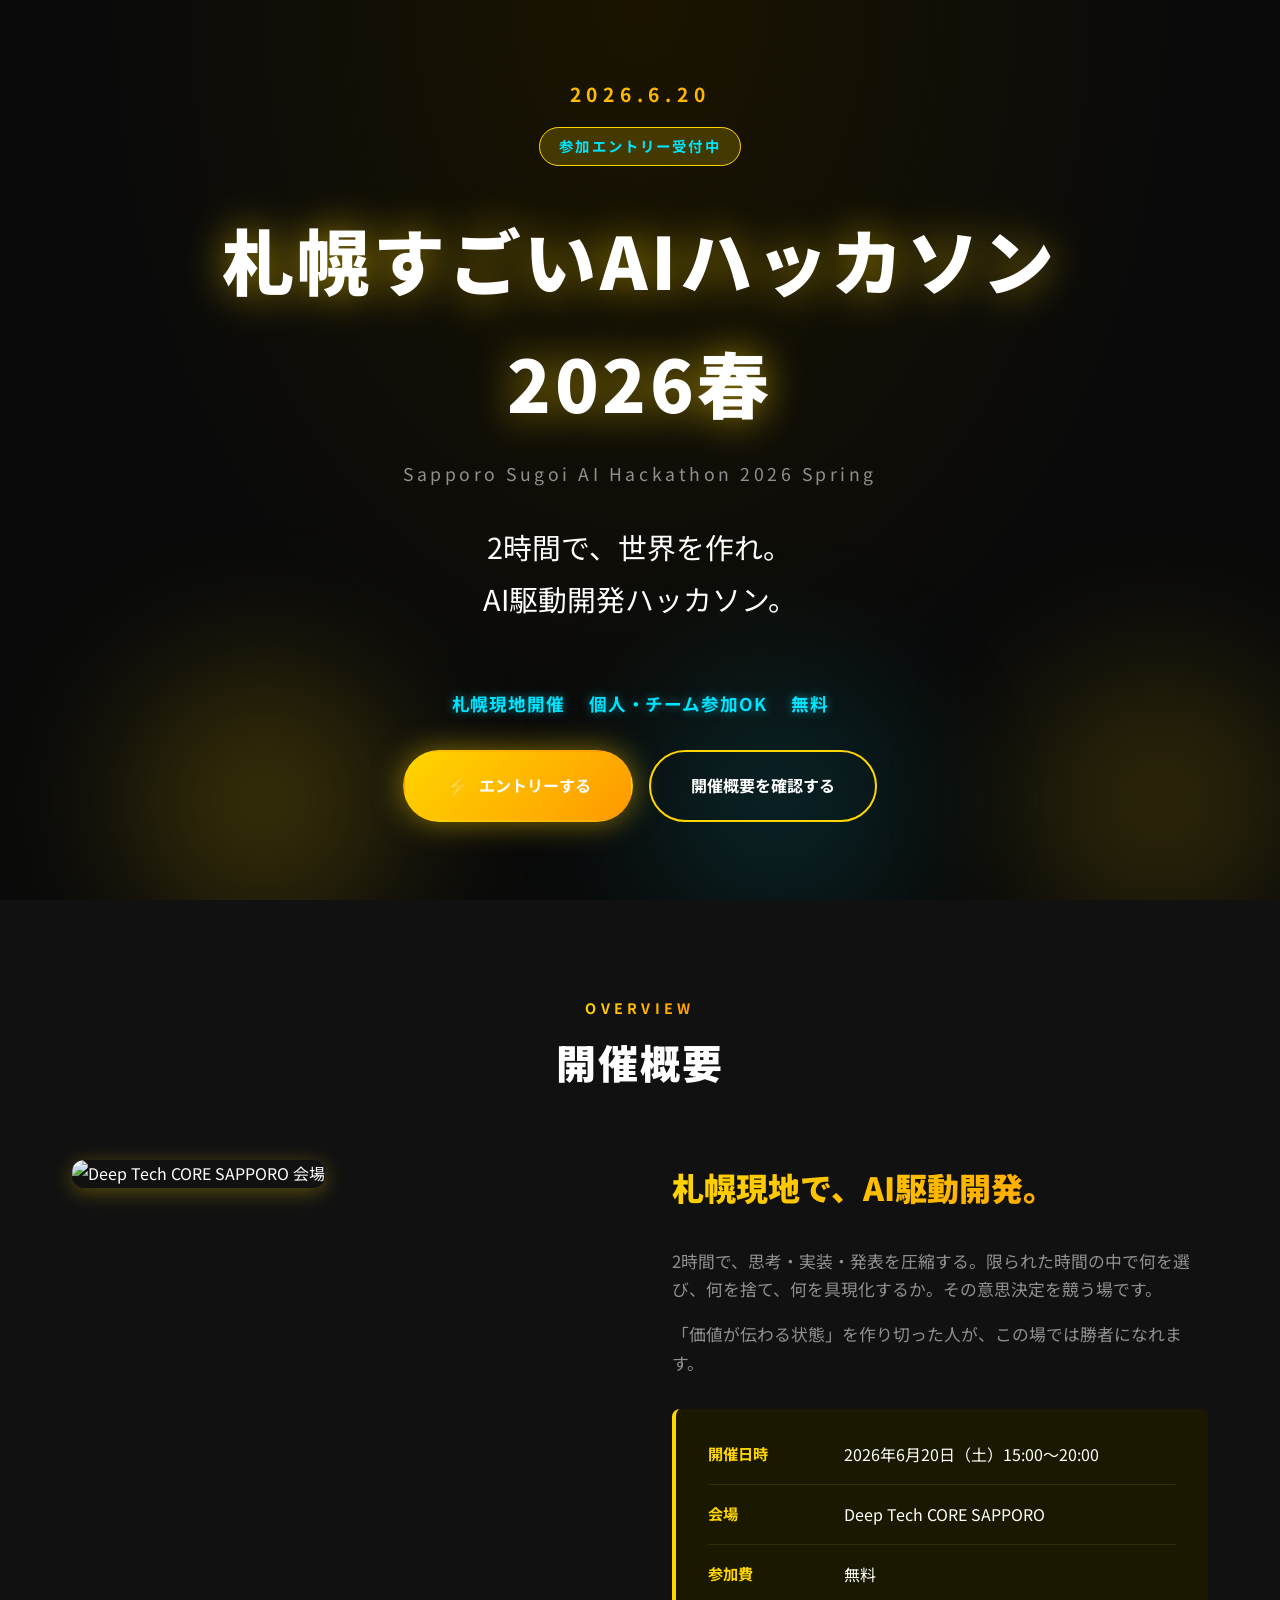
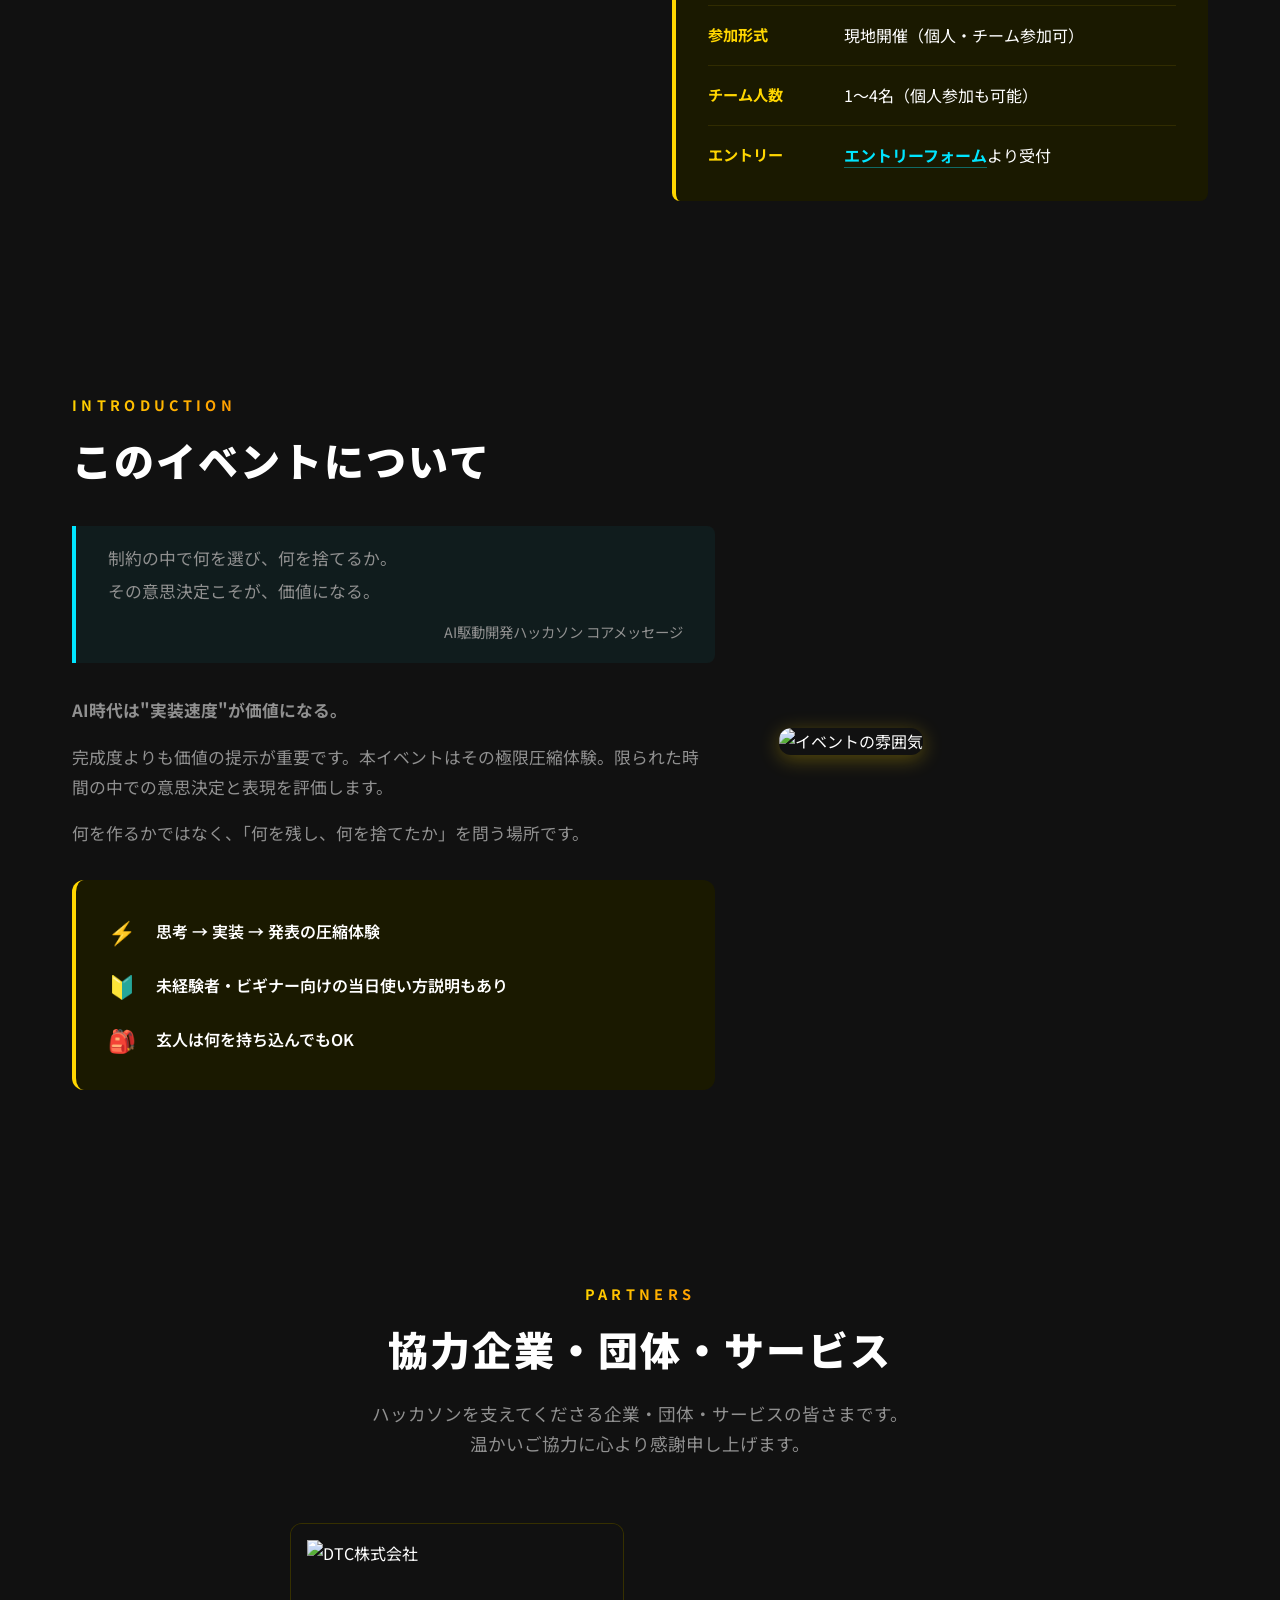
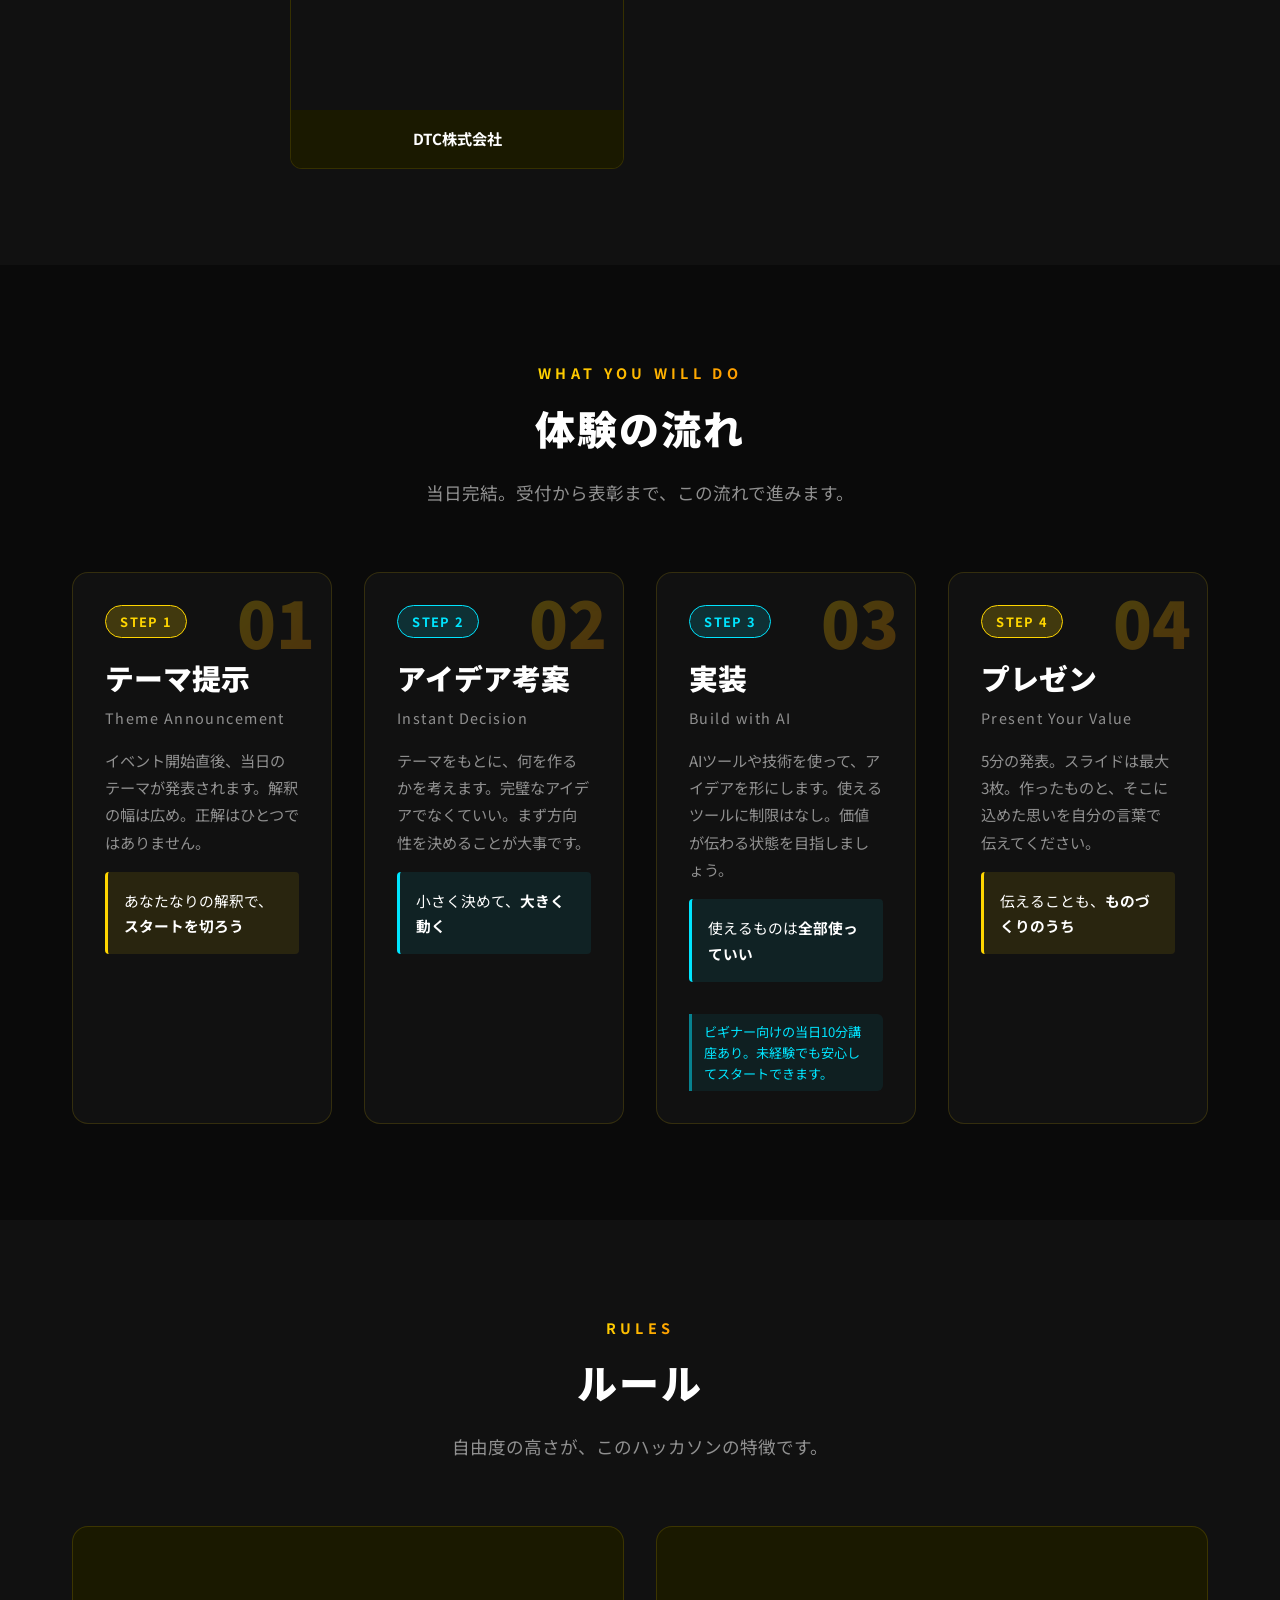
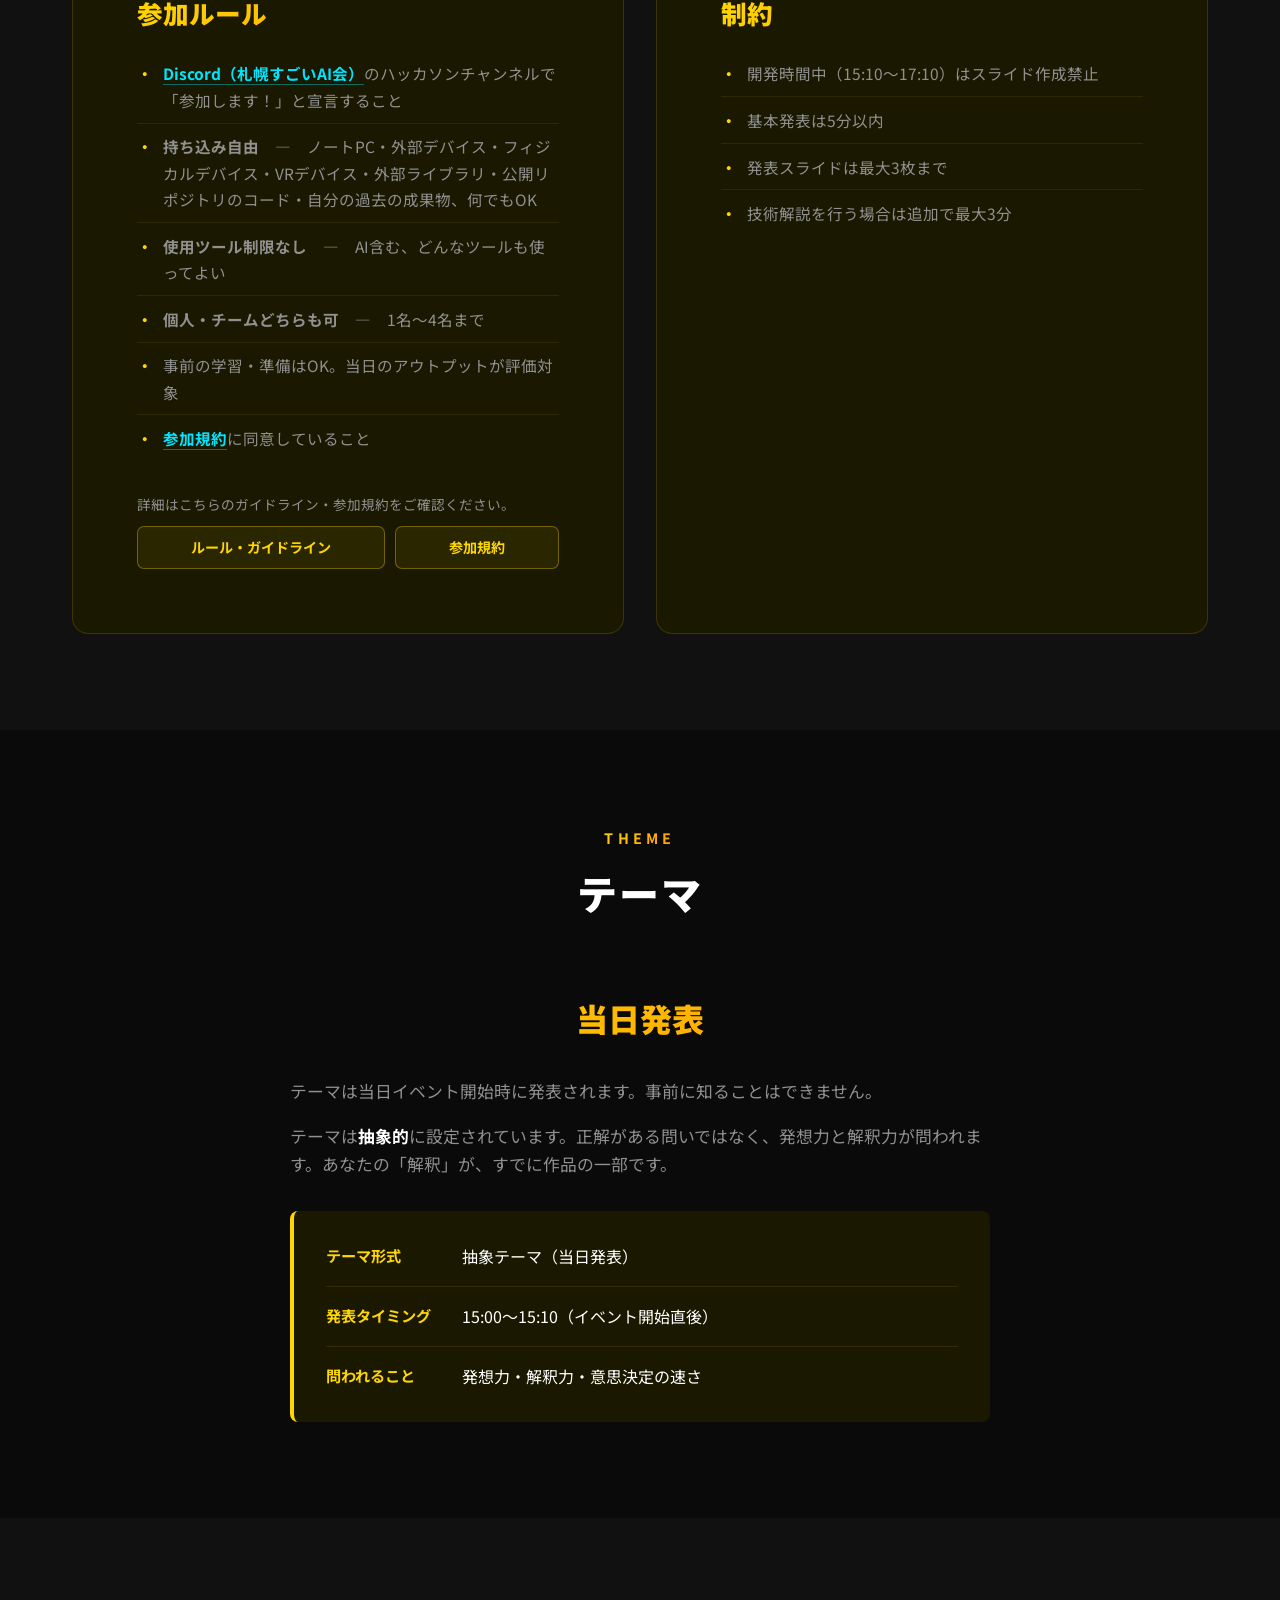
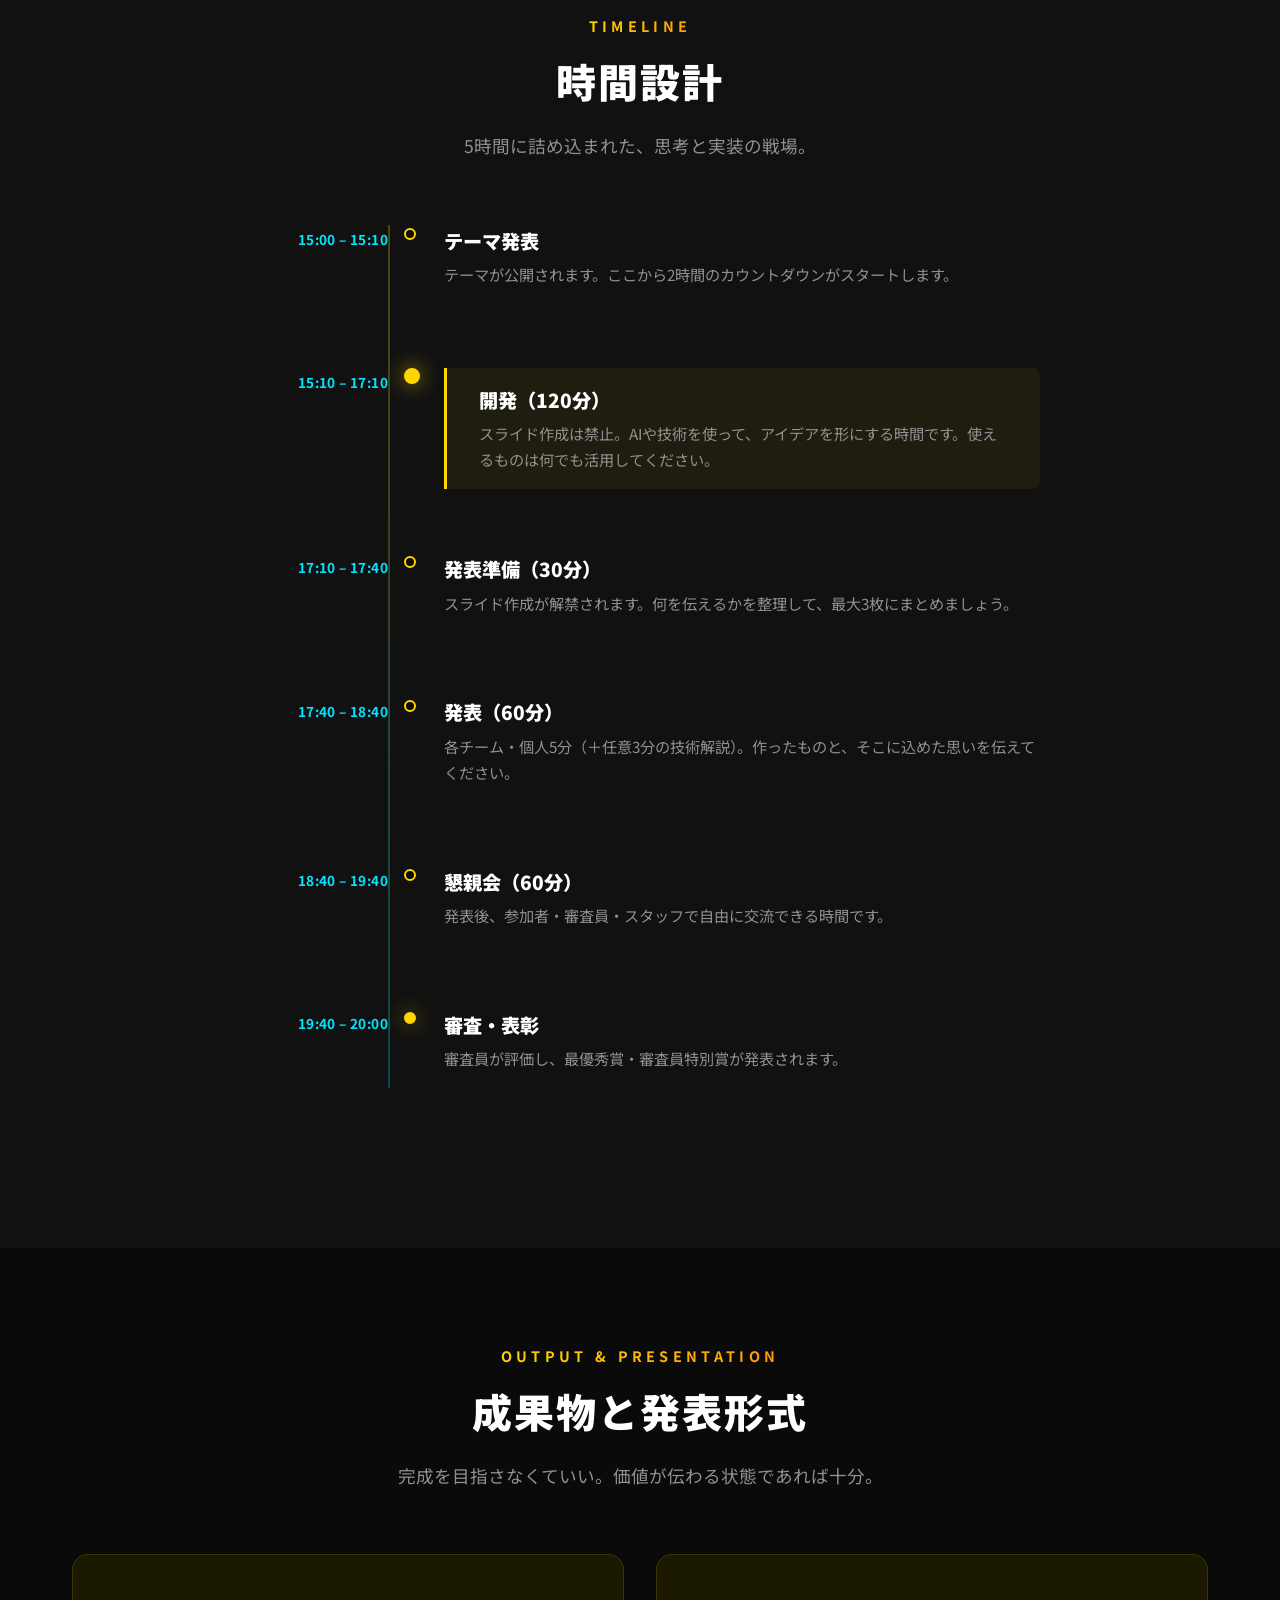
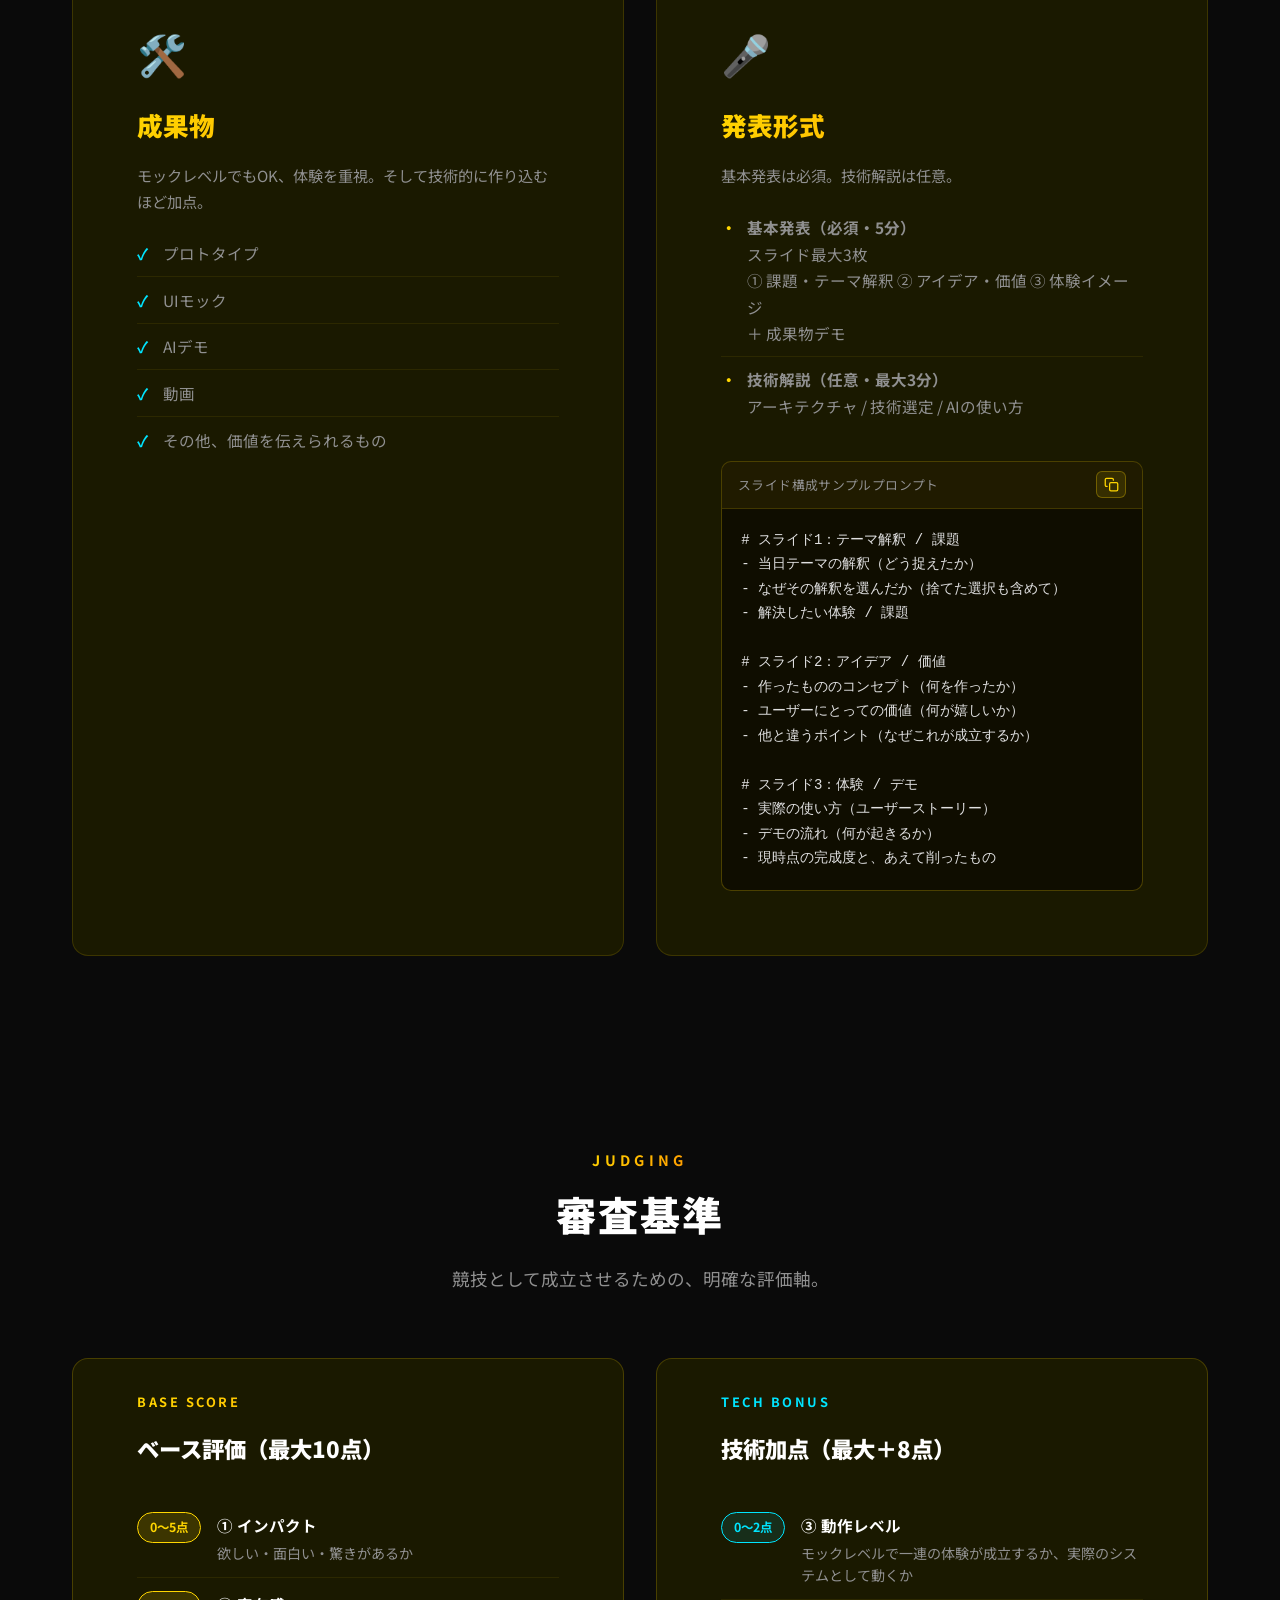
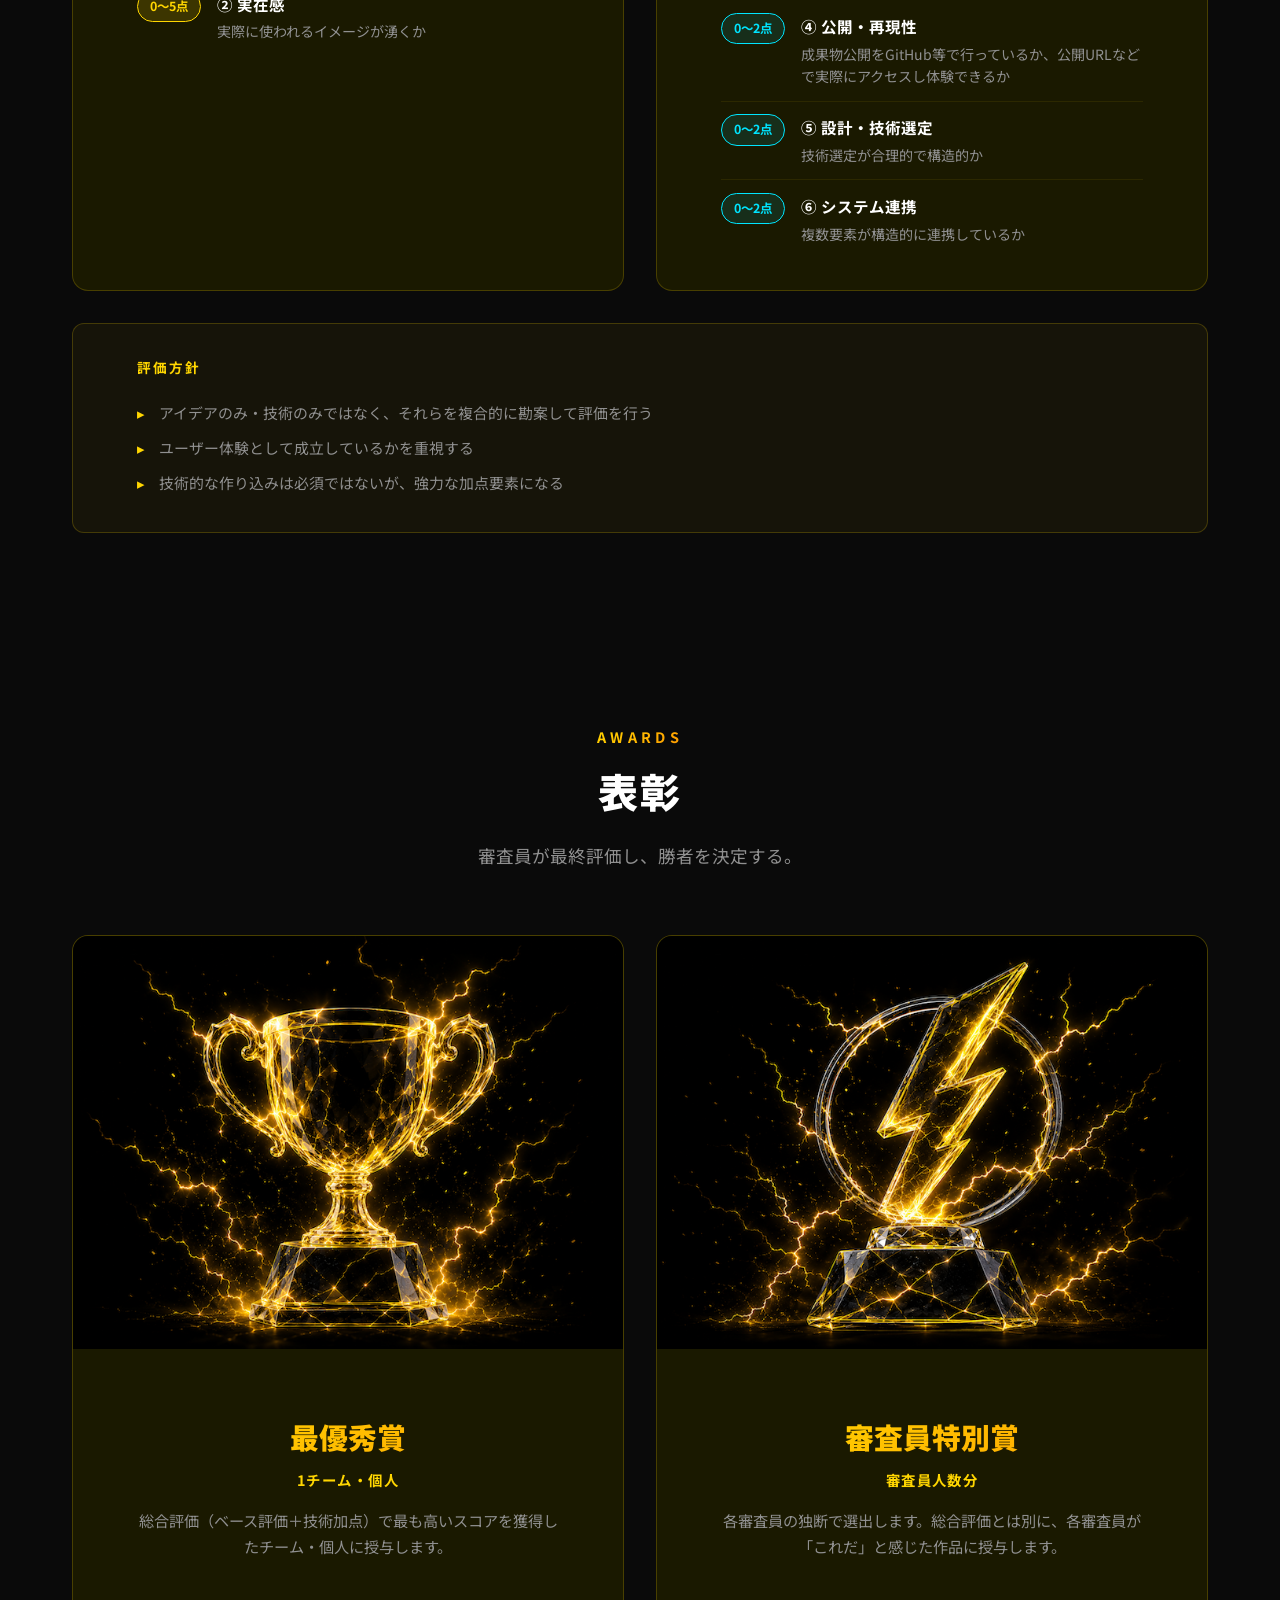
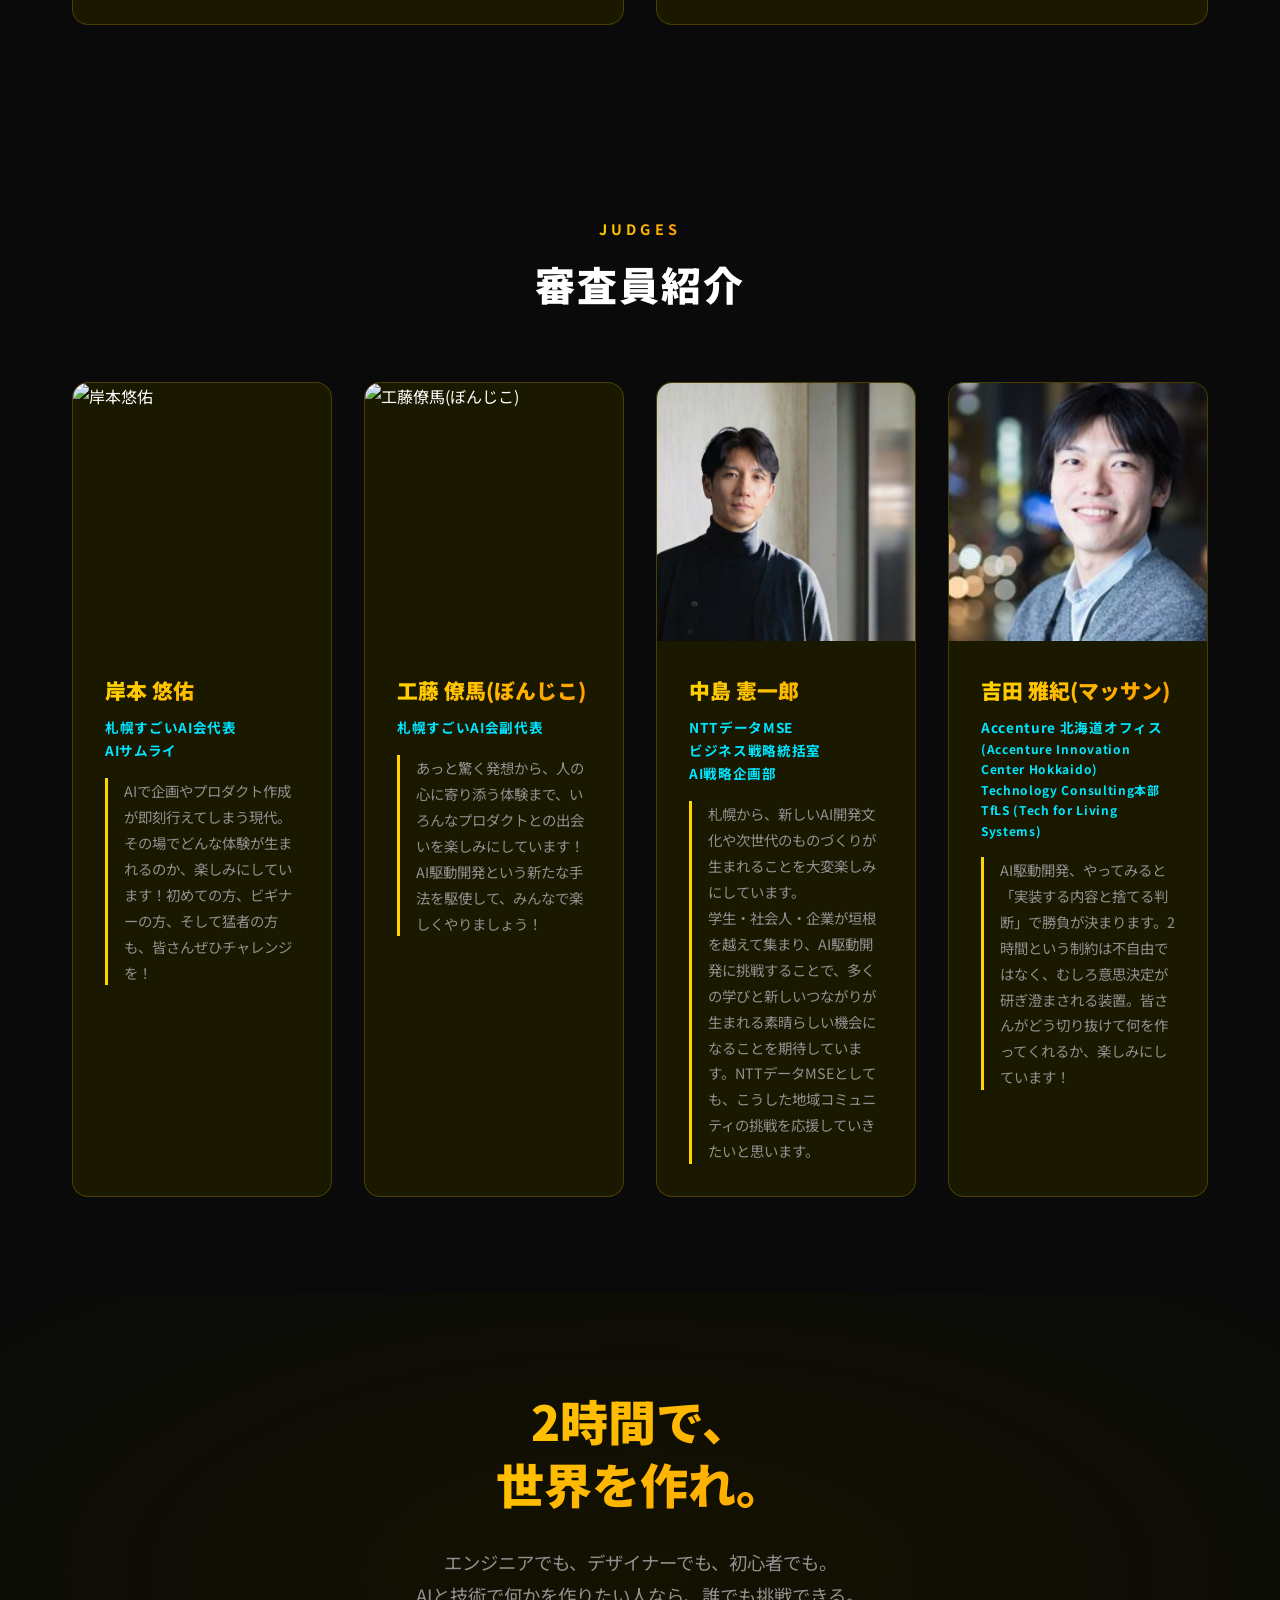
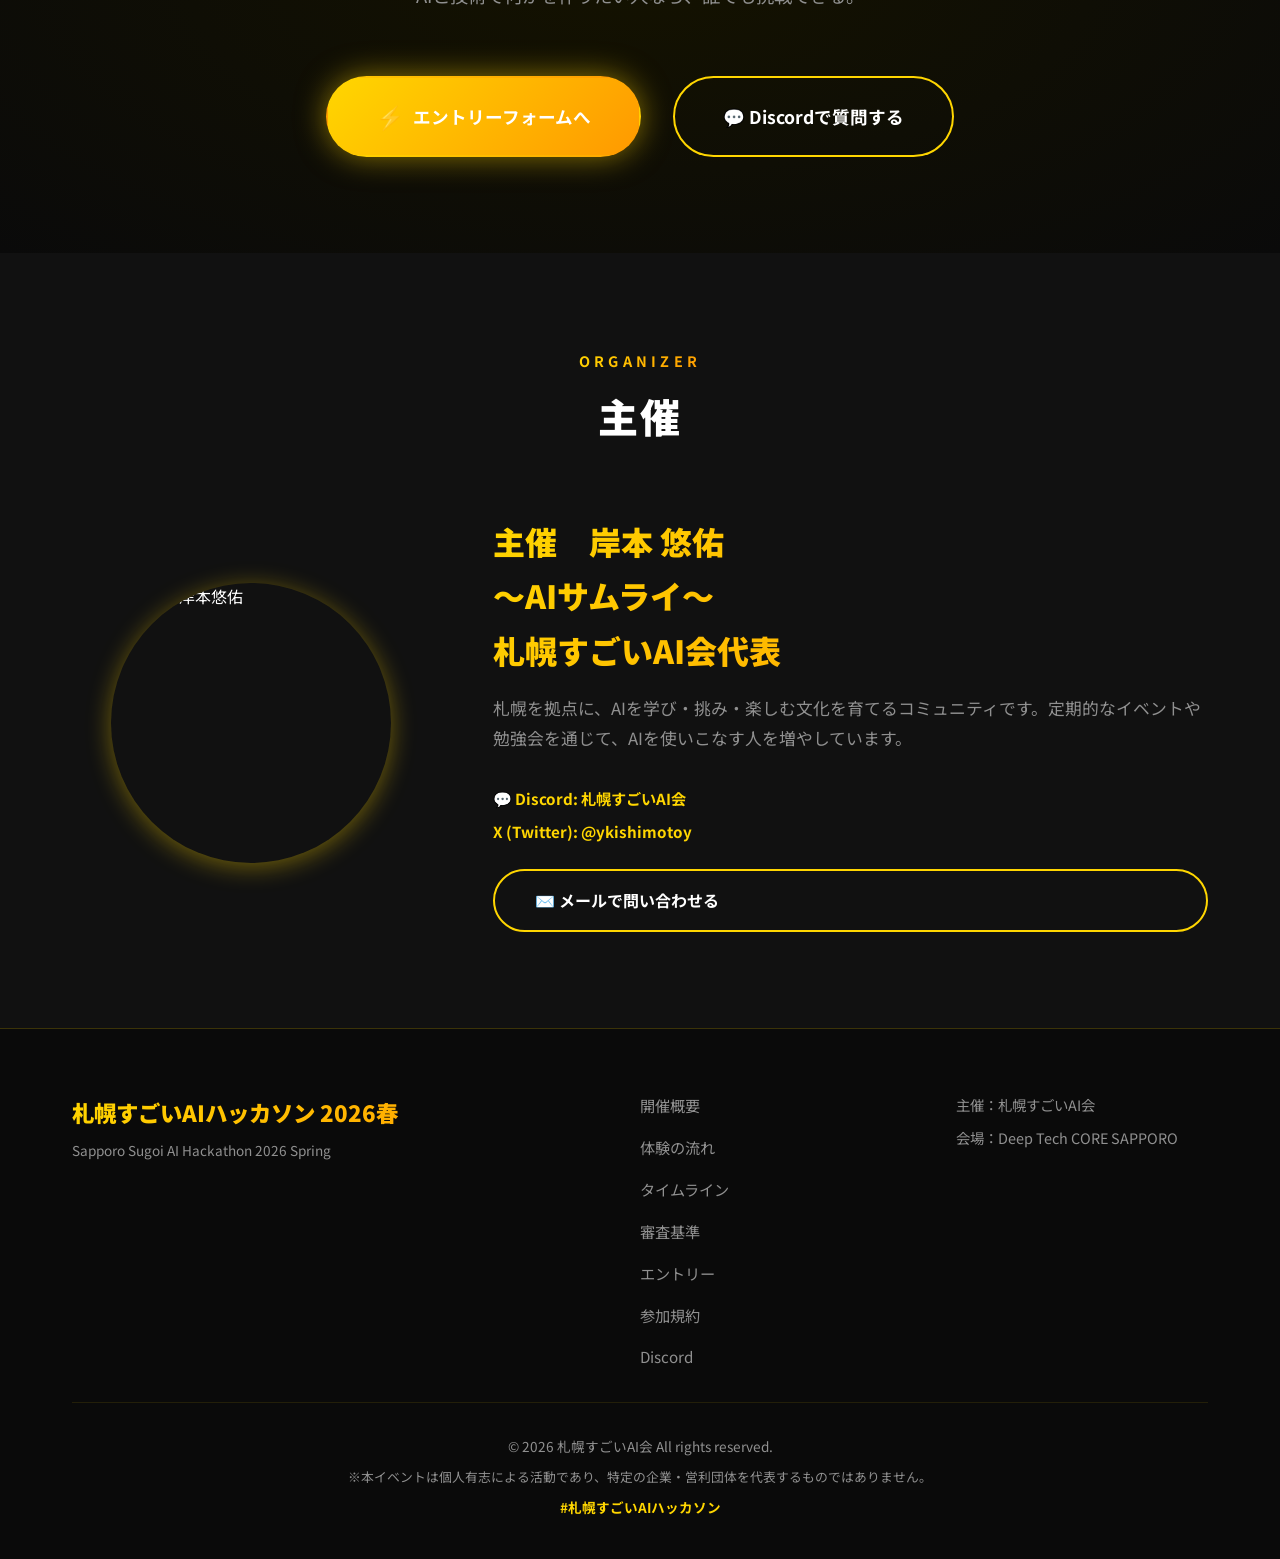
==== commit d0df5719: "add nakajimasan" ====
--- a/index.html
+++ b/index.html
@@ -645,15 +645,14 @@
                     </div>
                 </div>
 
-                <div class="judge-card judge-card-soon">
-                    <div class="judge-image-wrap judge-image-soon">
-                        <div class="coming-soon-placeholder">
-                            <span class="coming-soon-text">?</span>
-                        </div>
+                <div class="judge-card">
+                    <div class="judge-image-wrap">
+                        <img src="images/massan.jpg" alt="吉田雅紀(マッサン)" class="judge-image">
                     </div>
                     <div class="judge-info">
-                        <h3 class="judge-name judge-name-soon">Coming Soon</h3>
-                        <p class="judge-title judge-title-soon">審査員調整中</p>
+                        <h3 class="judge-name">吉田 雅紀(マッサン)</h3>
+                        <p class="judge-title">Accenture 北海道オフィス<br><span class="judge-title-small">(Accenture Innovation Center Hokkaido)<br>Technology Consulting本部<br>TfLS (Tech for Living Systems)</span></p>
+                        <p class="judge-comment">AI駆動開発、やってみると「実装する内容と捨てる判断」で勝負が決まります。2時間という制約は不自由ではなく、むしろ意思決定が研ぎ澄まされる装置。皆さんがどう切り抜けて何を作ってくれるか、楽しみにしています！</p>
                     </div>
                 </div>
 
--- a/style.css
+++ b/style.css
@@ -1094,6 +1094,11 @@
     letter-spacing: 0.05em;
 }
 
+.judge-title-small {
+    font-size: 0.75rem;
+    display: block;
+}
+
 .judge-comment {
     font-size: 0.9rem;
     color: var(--text-secondary);
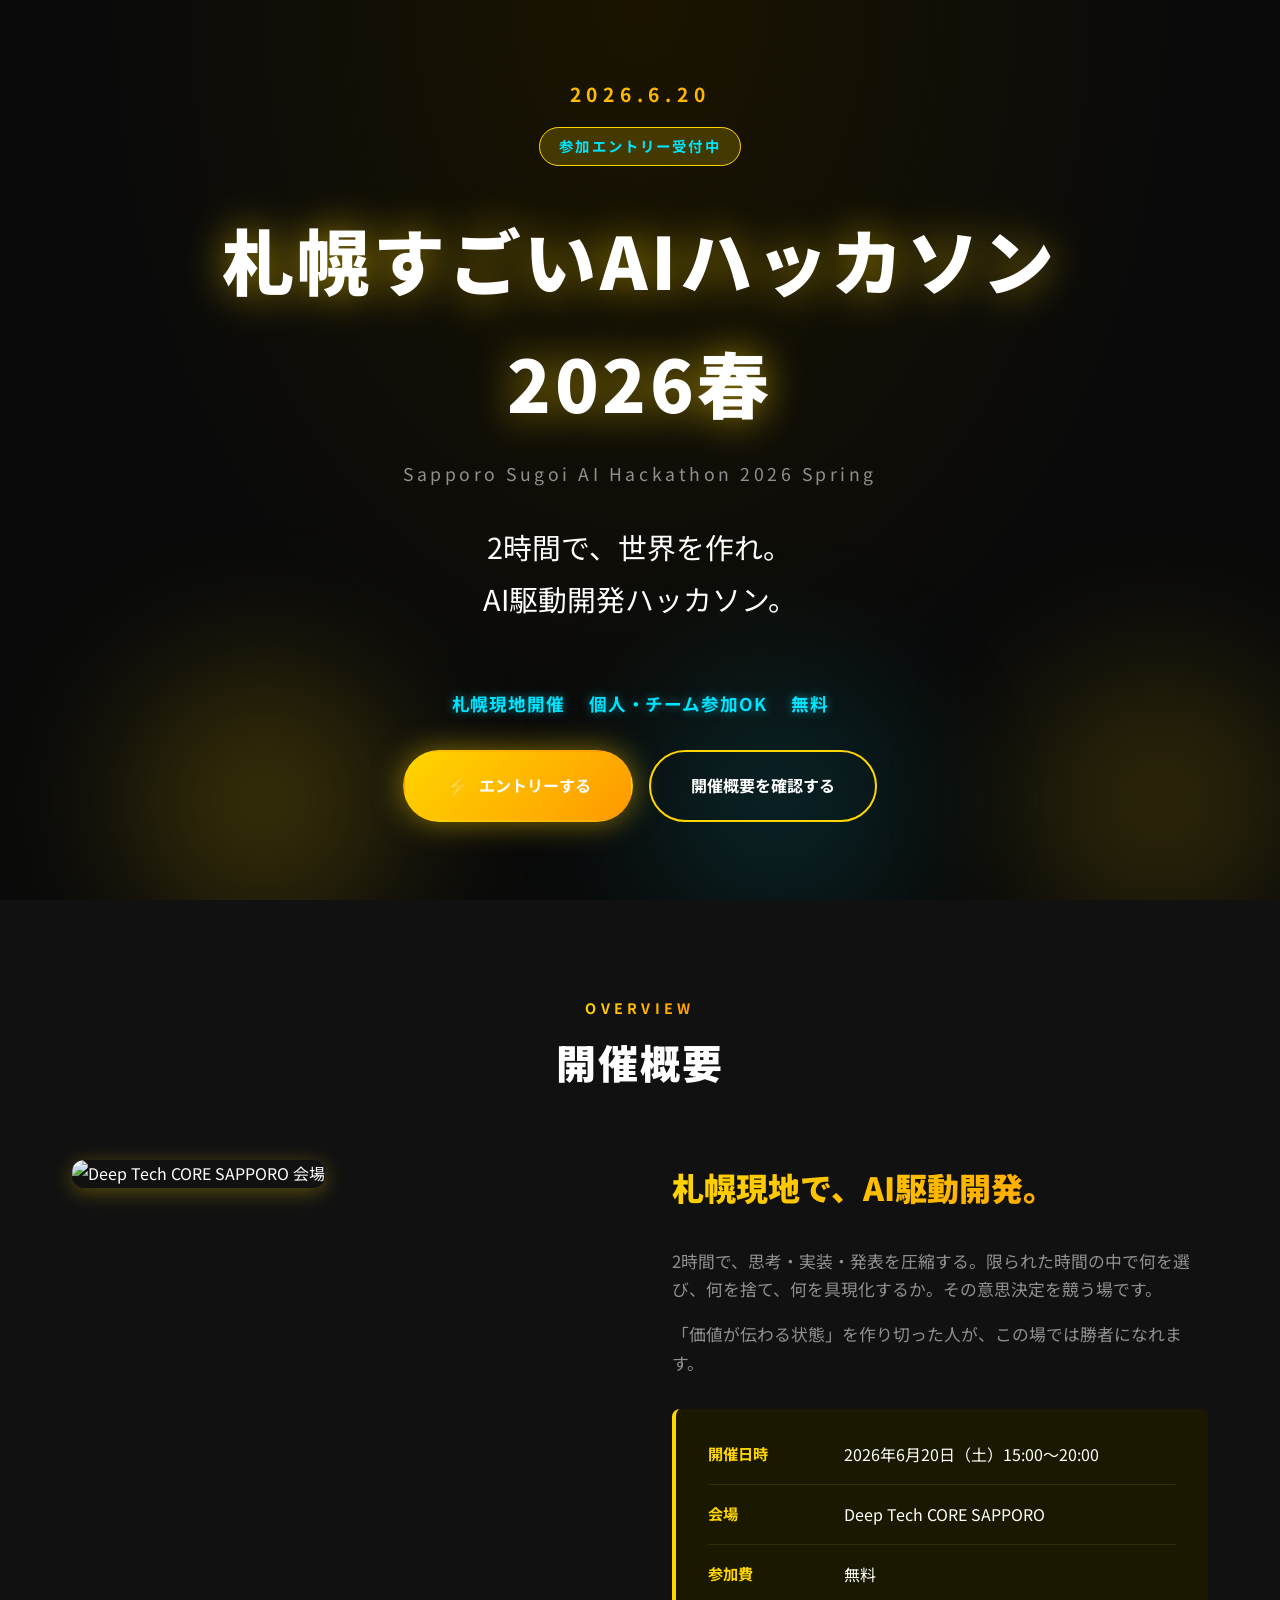
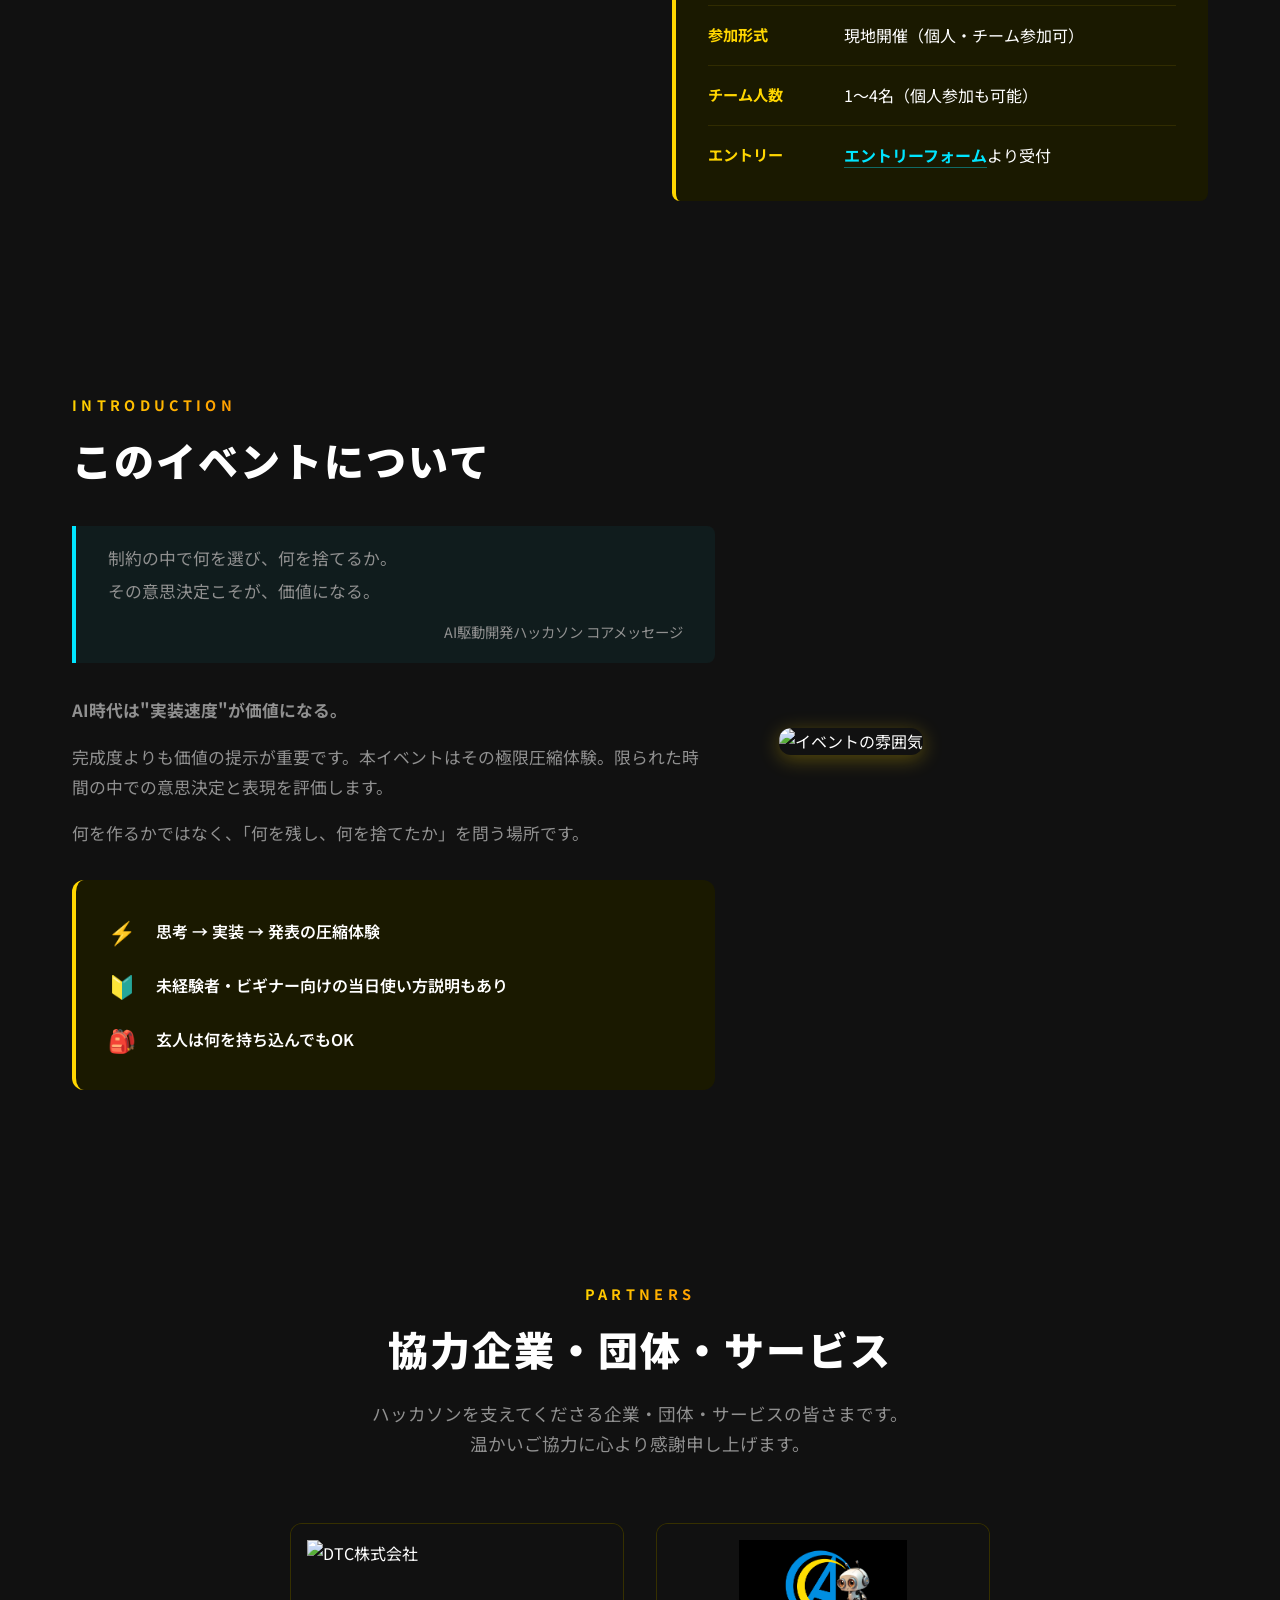
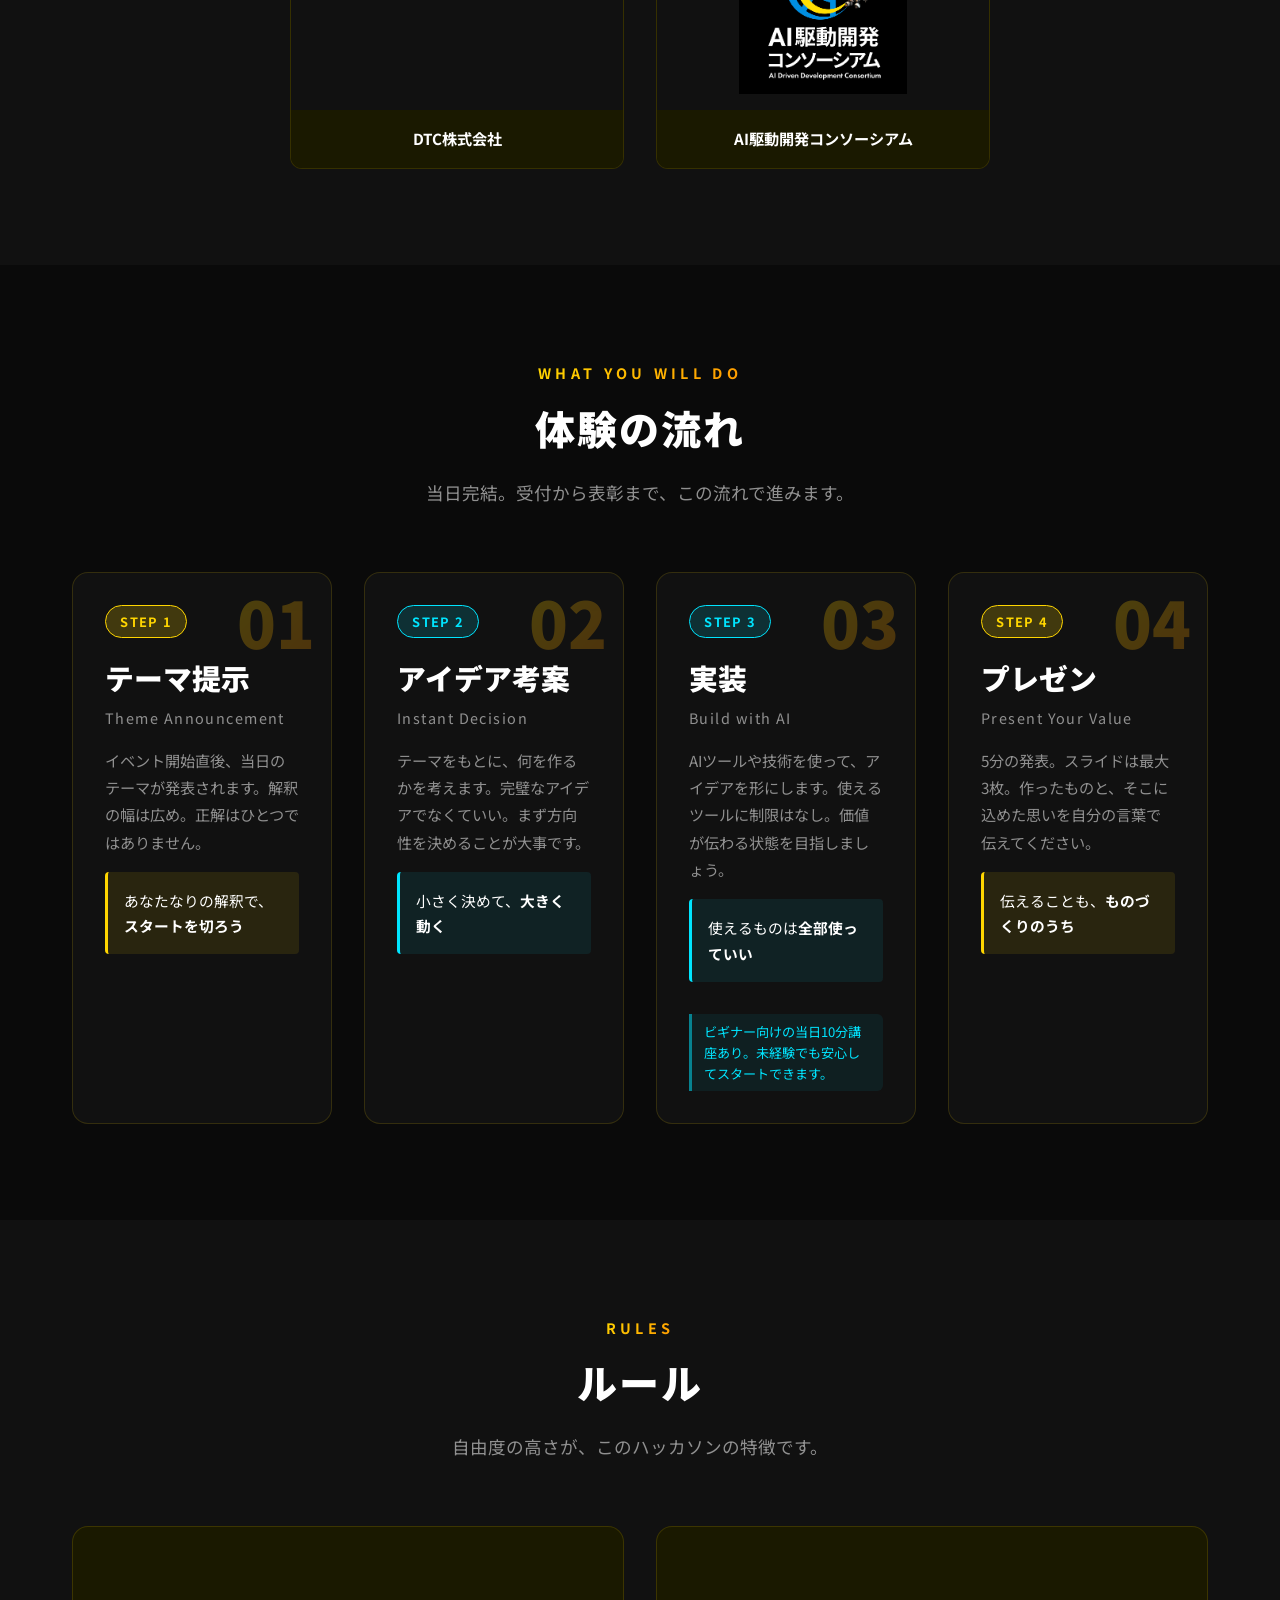
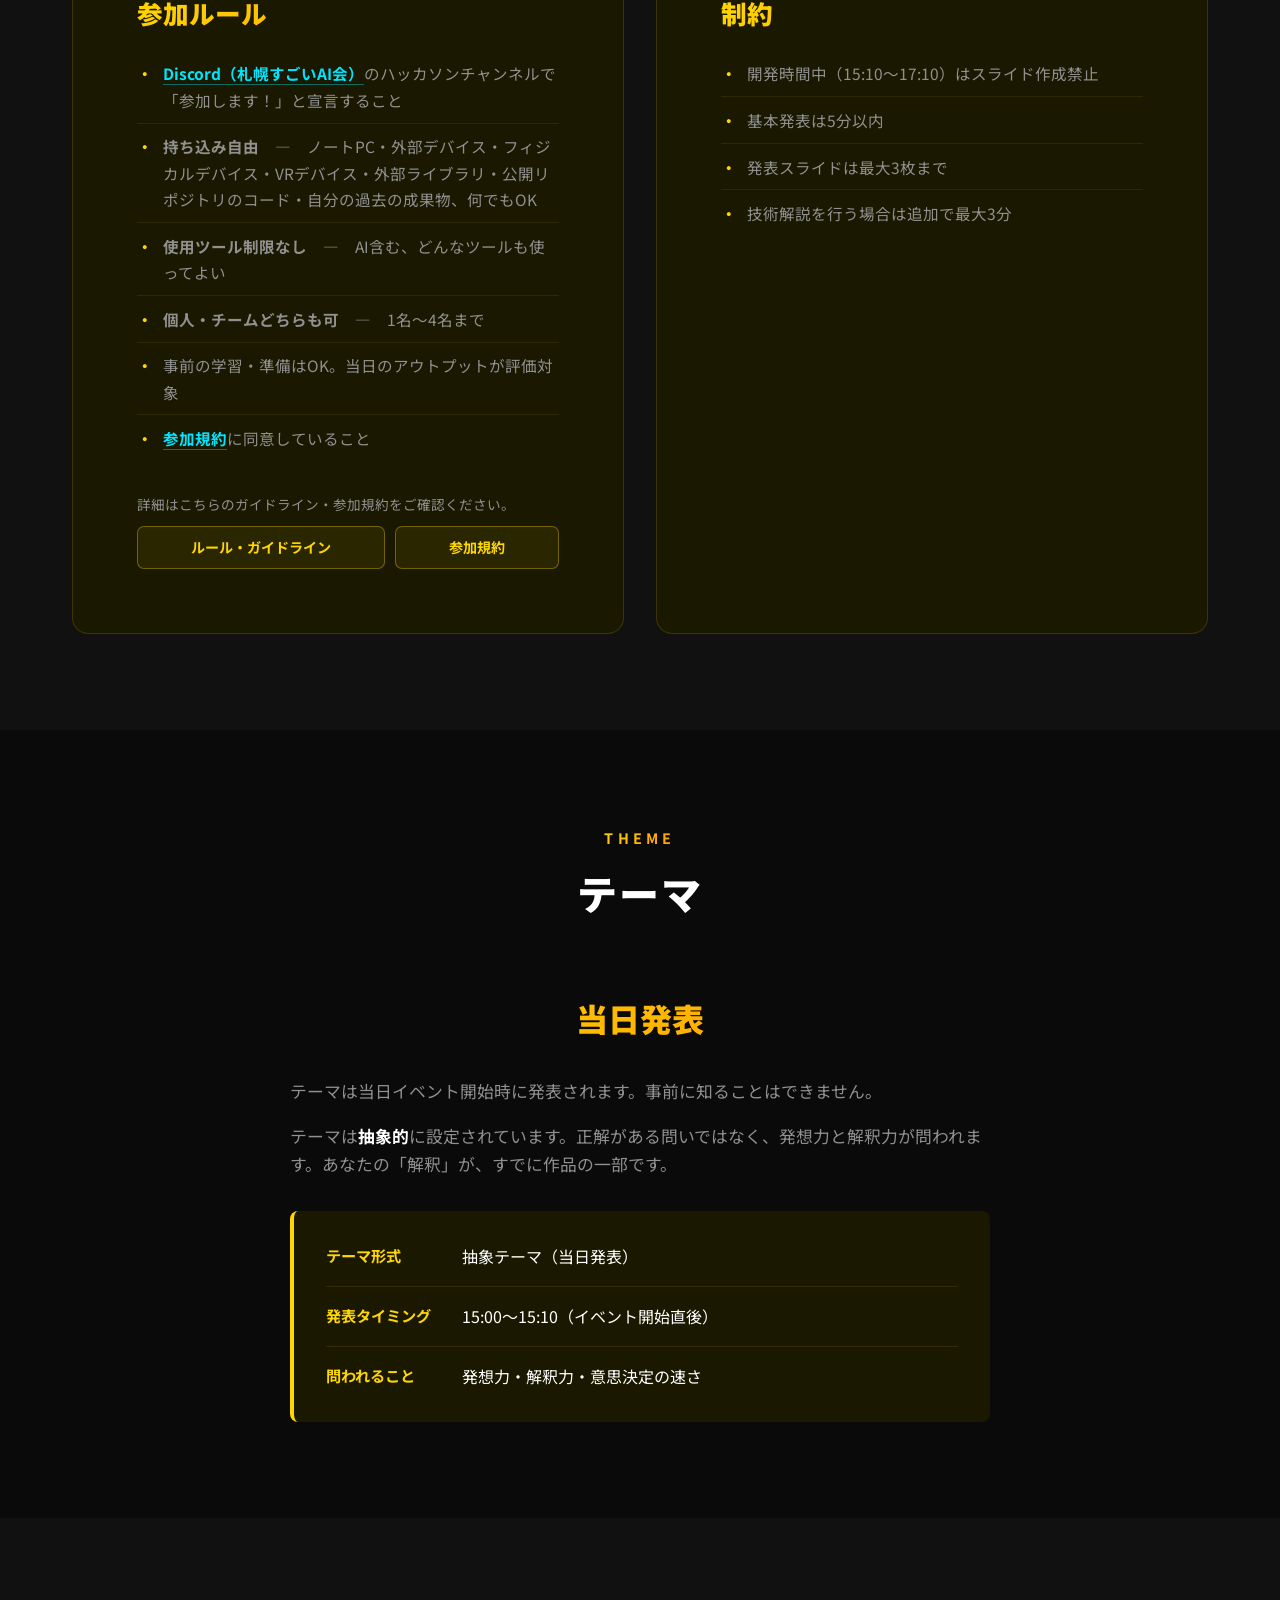
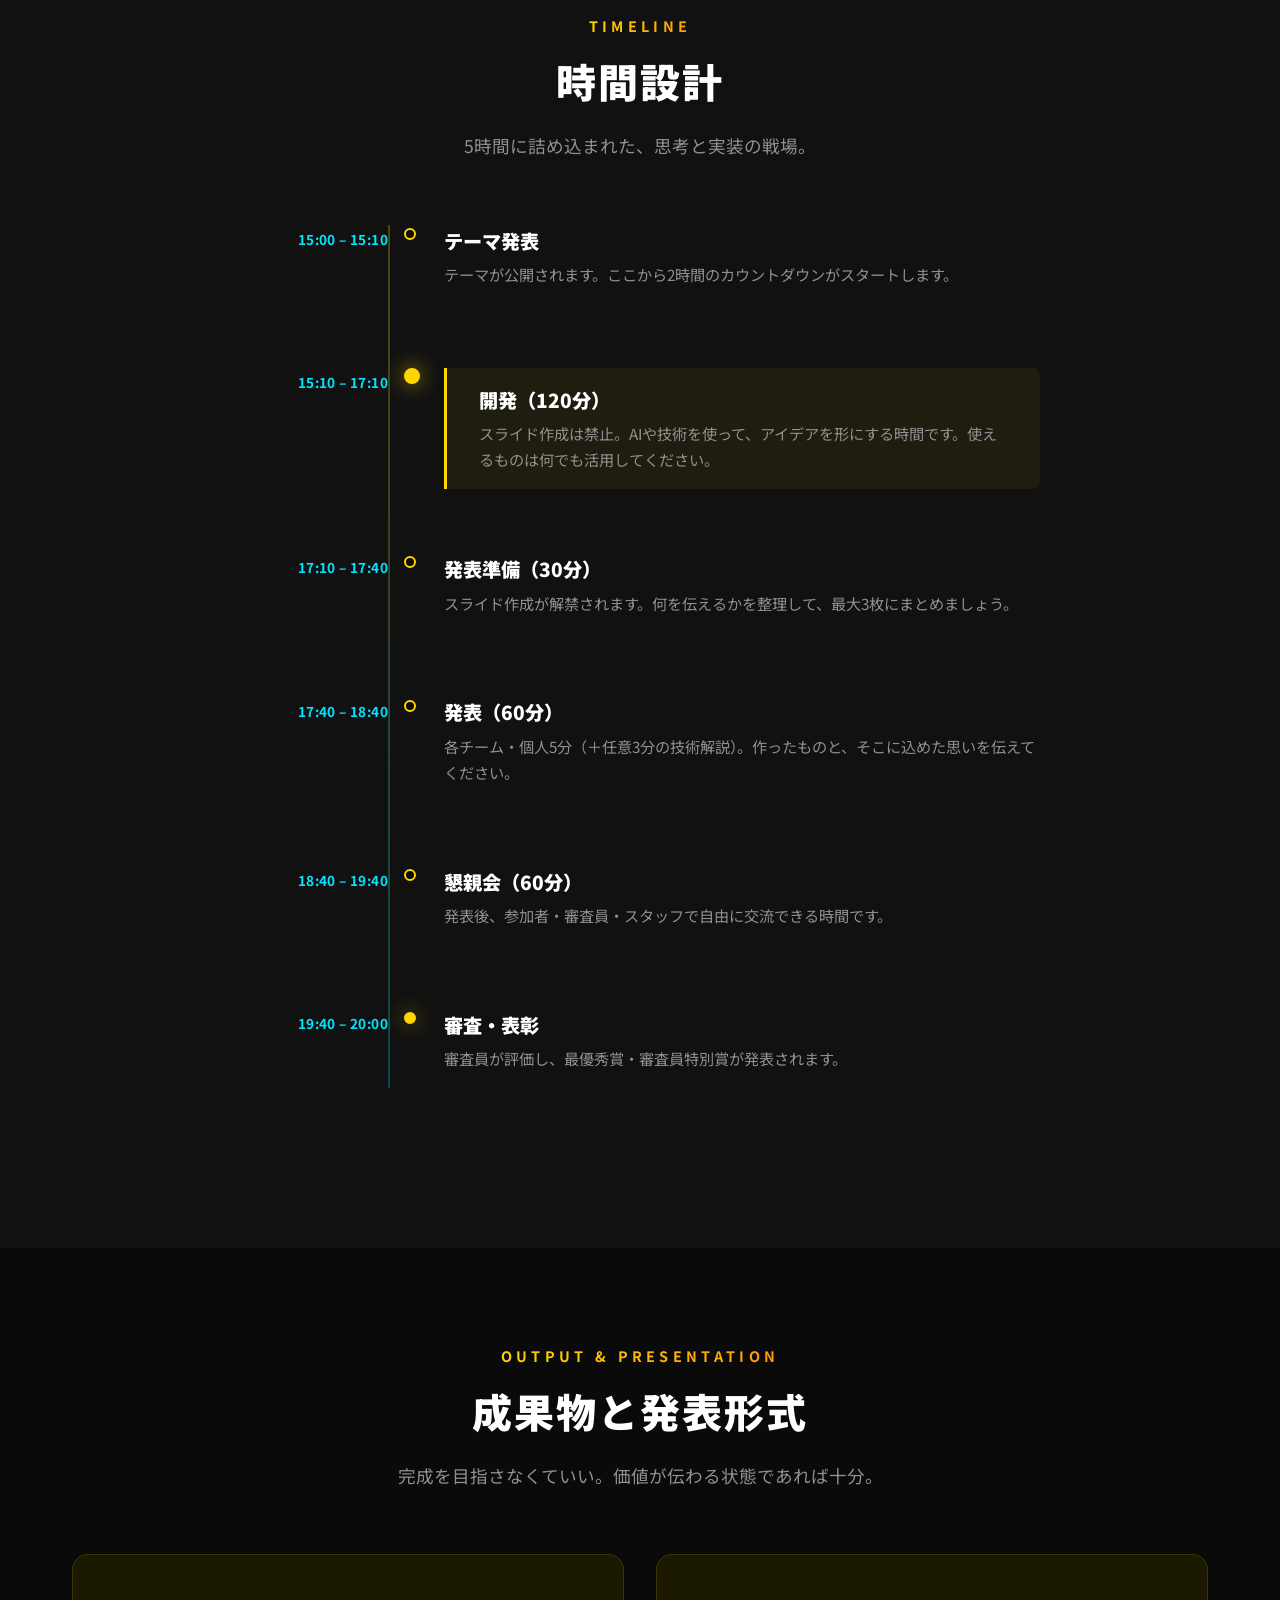
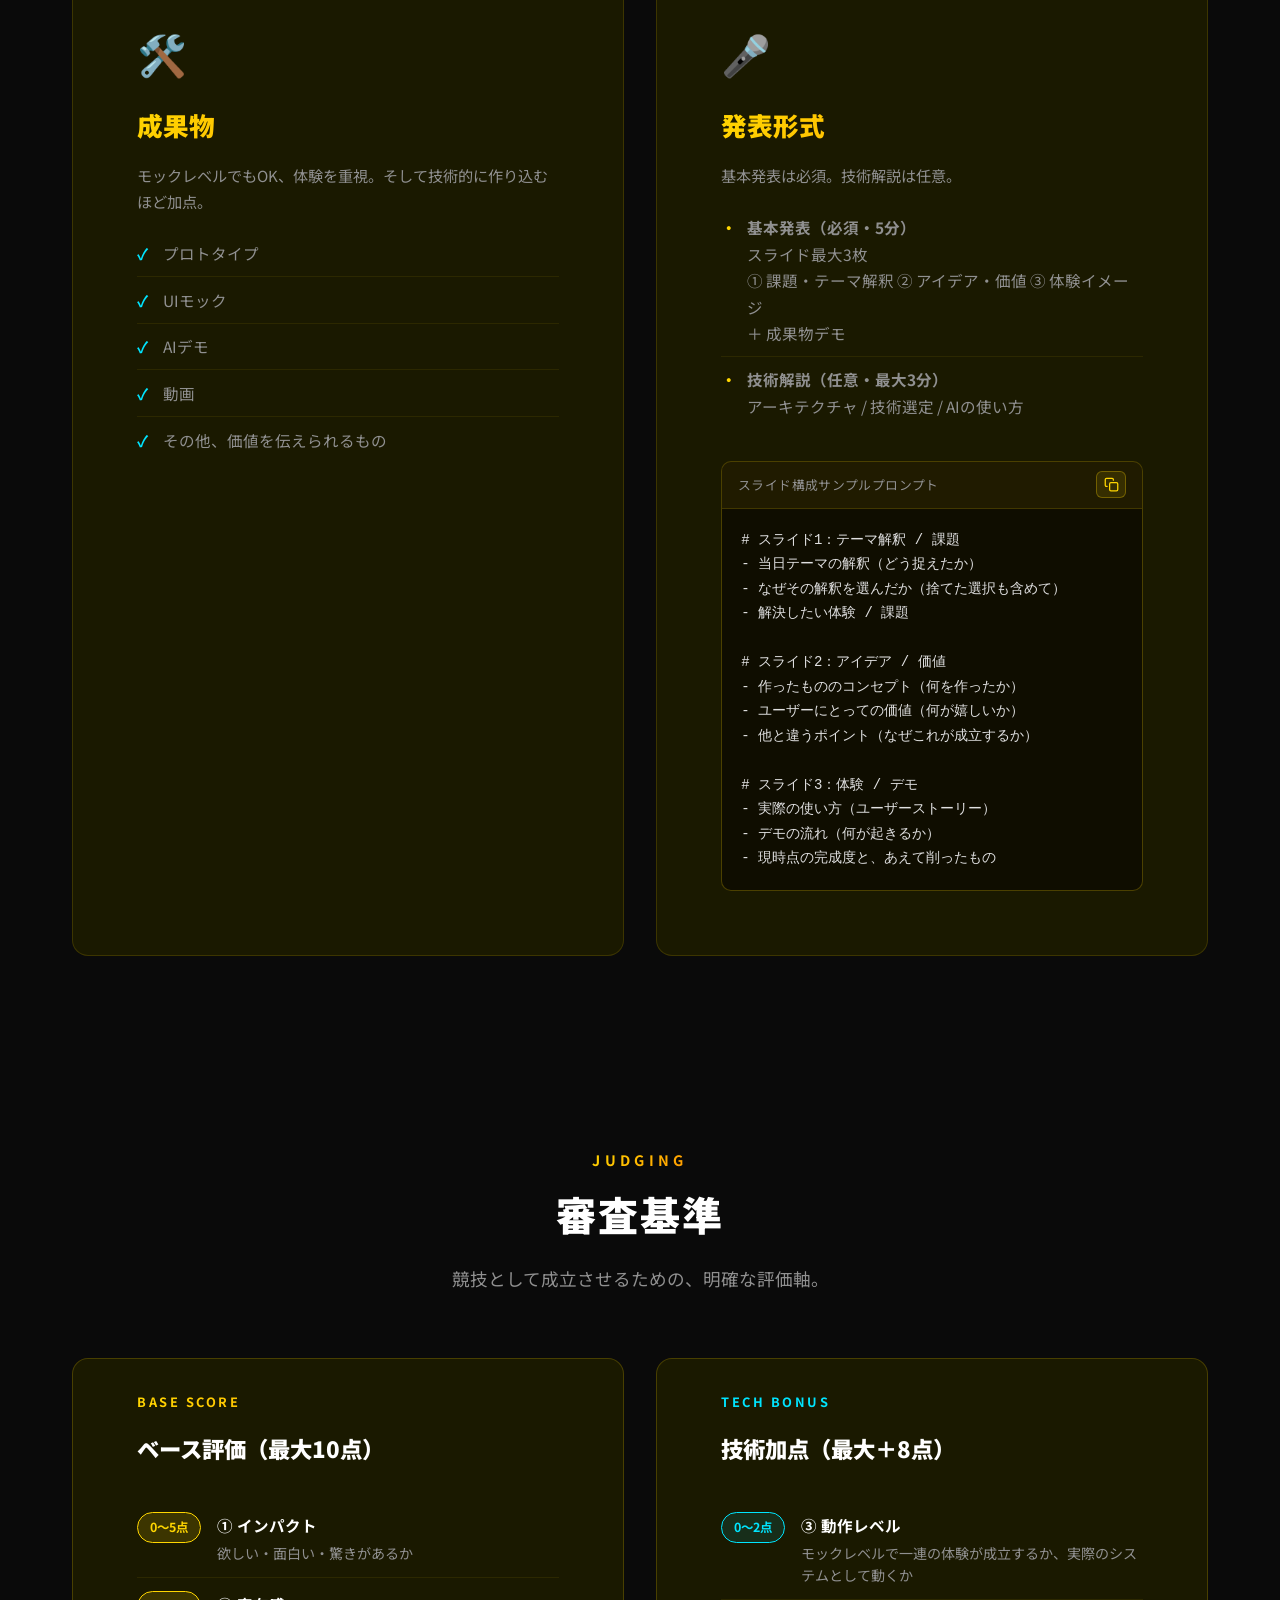
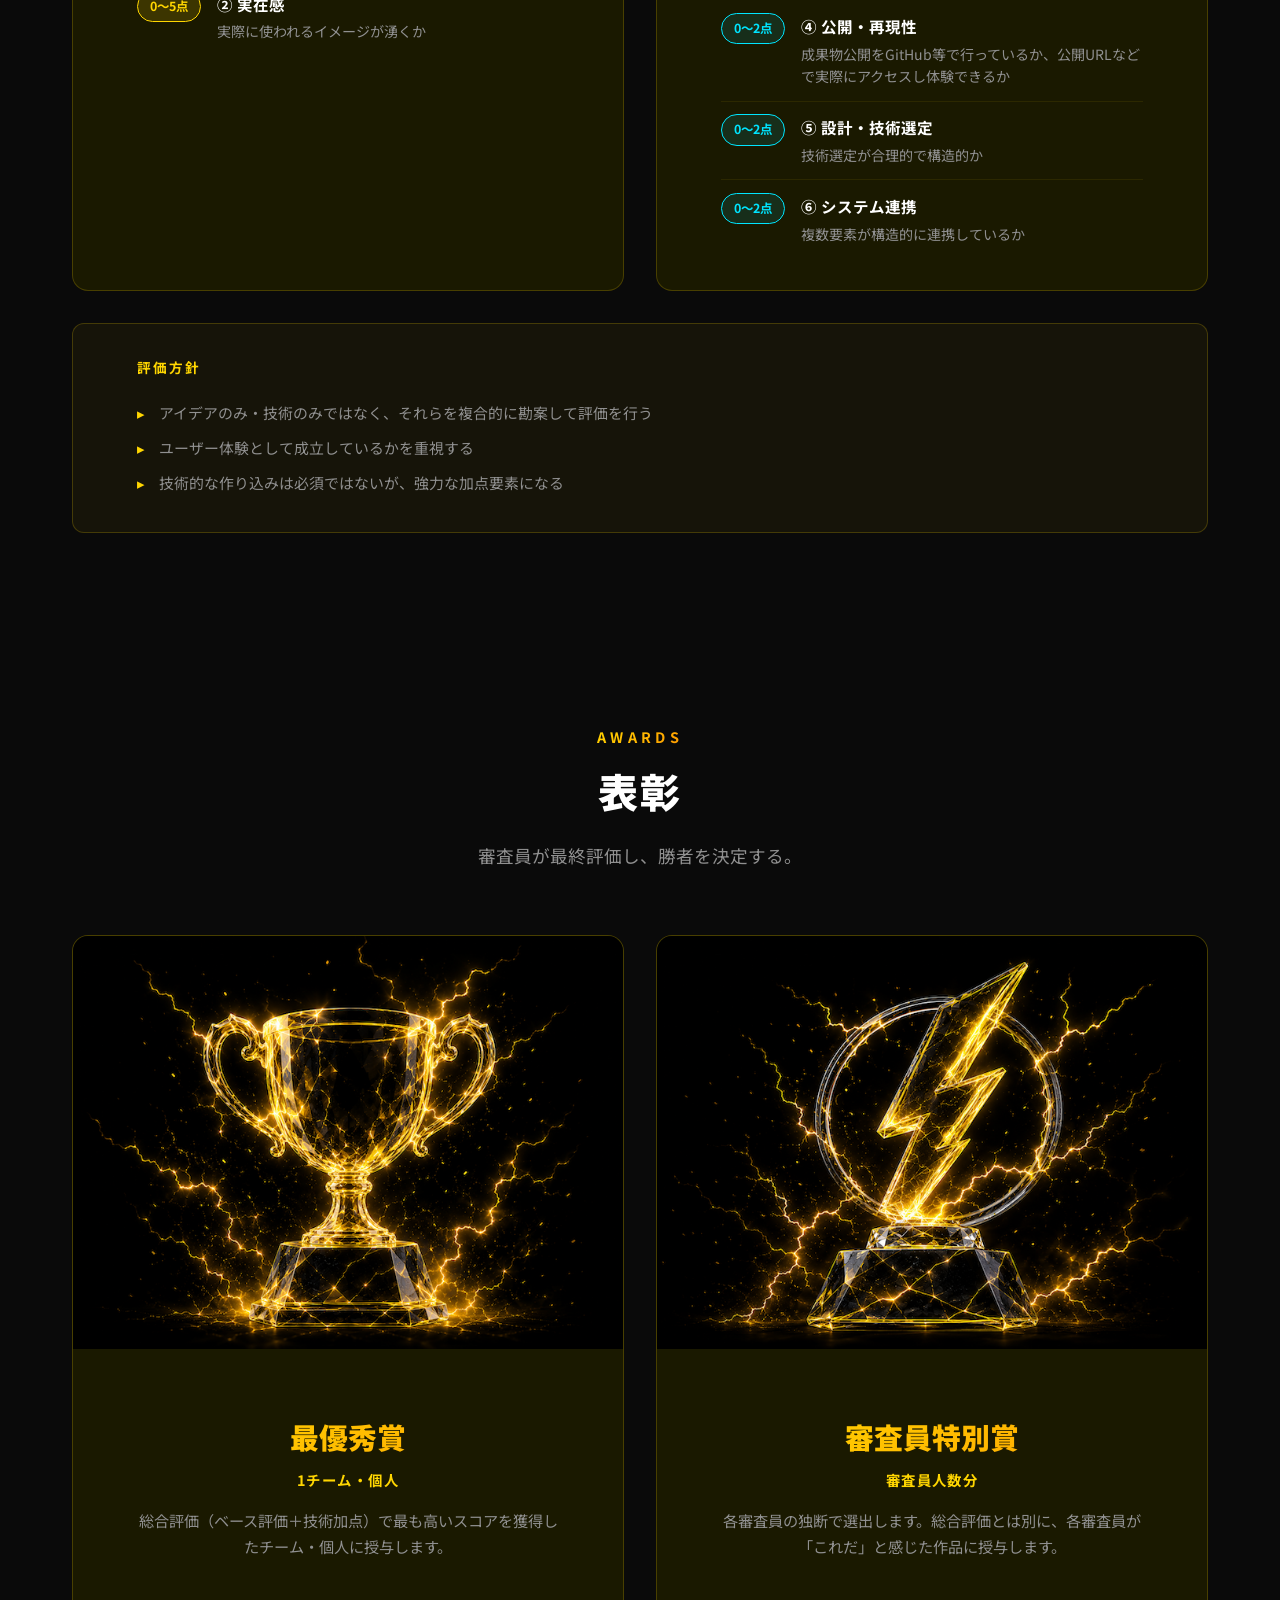
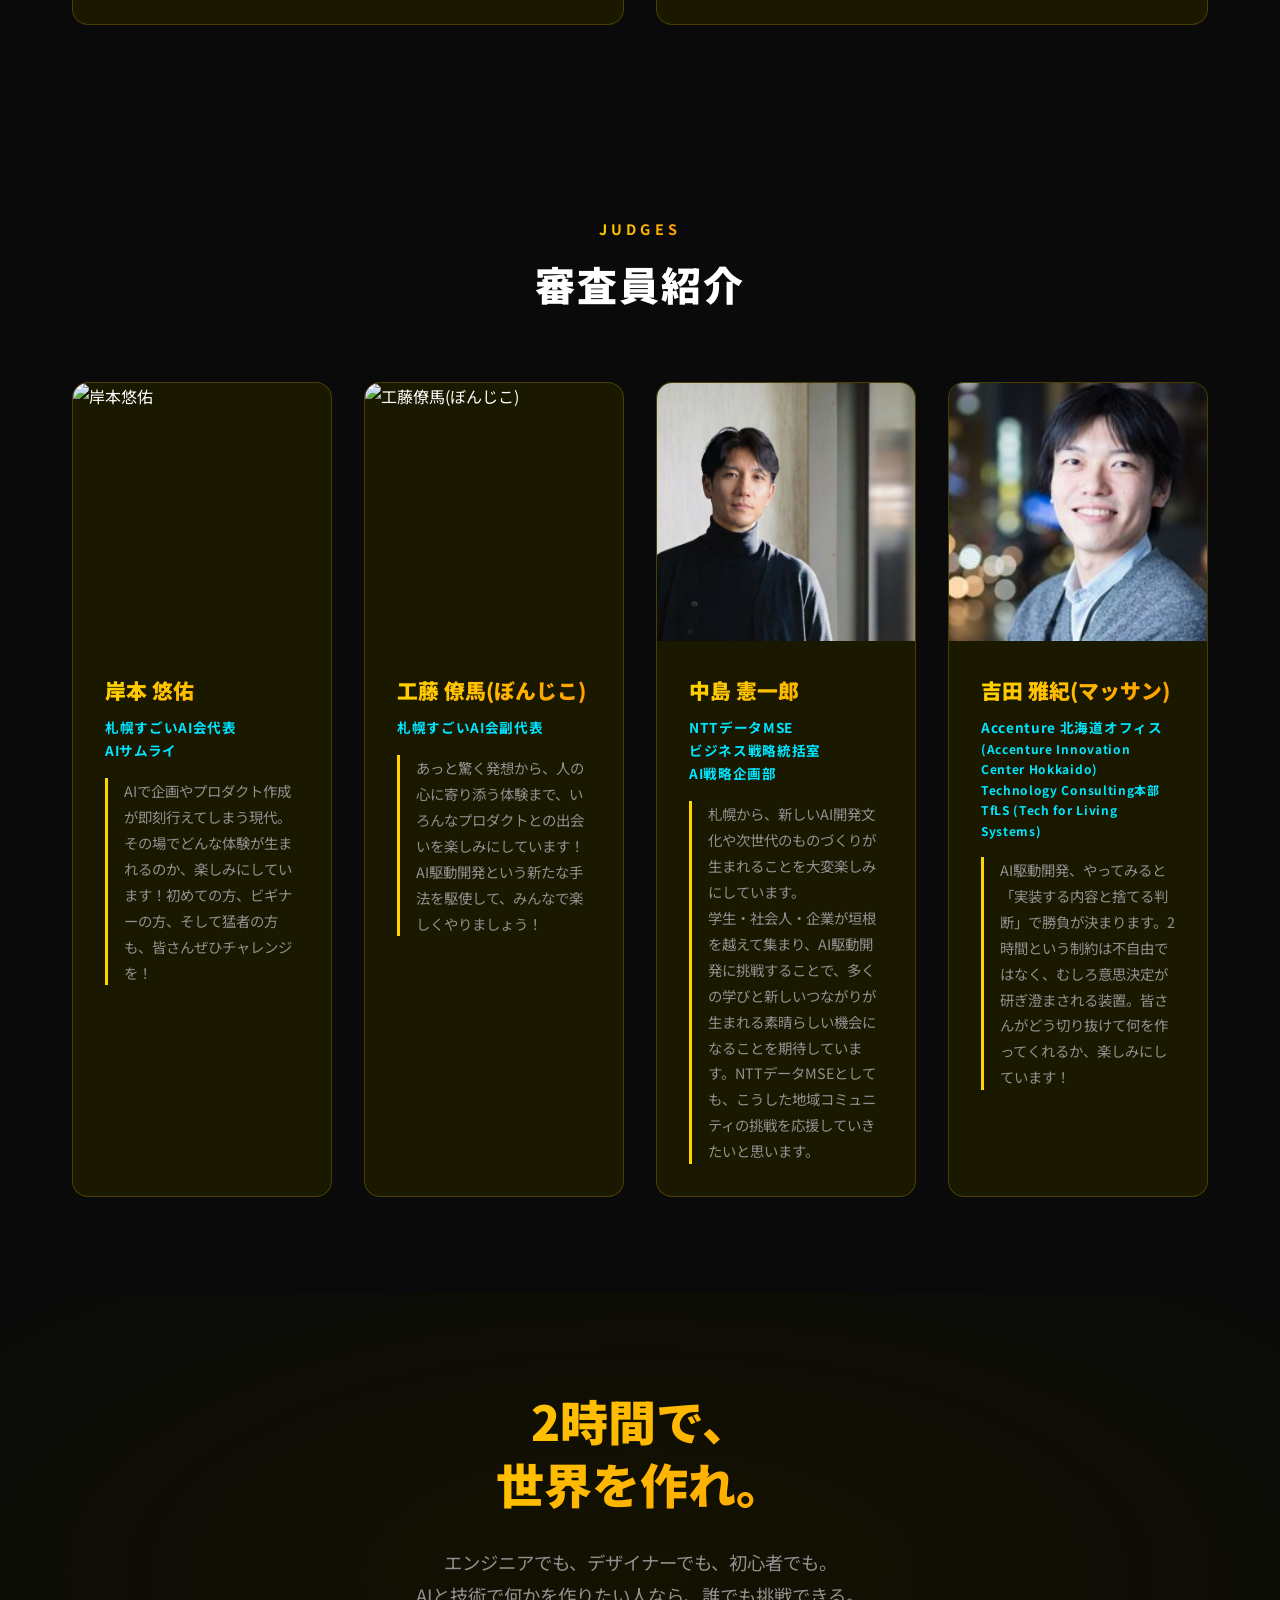
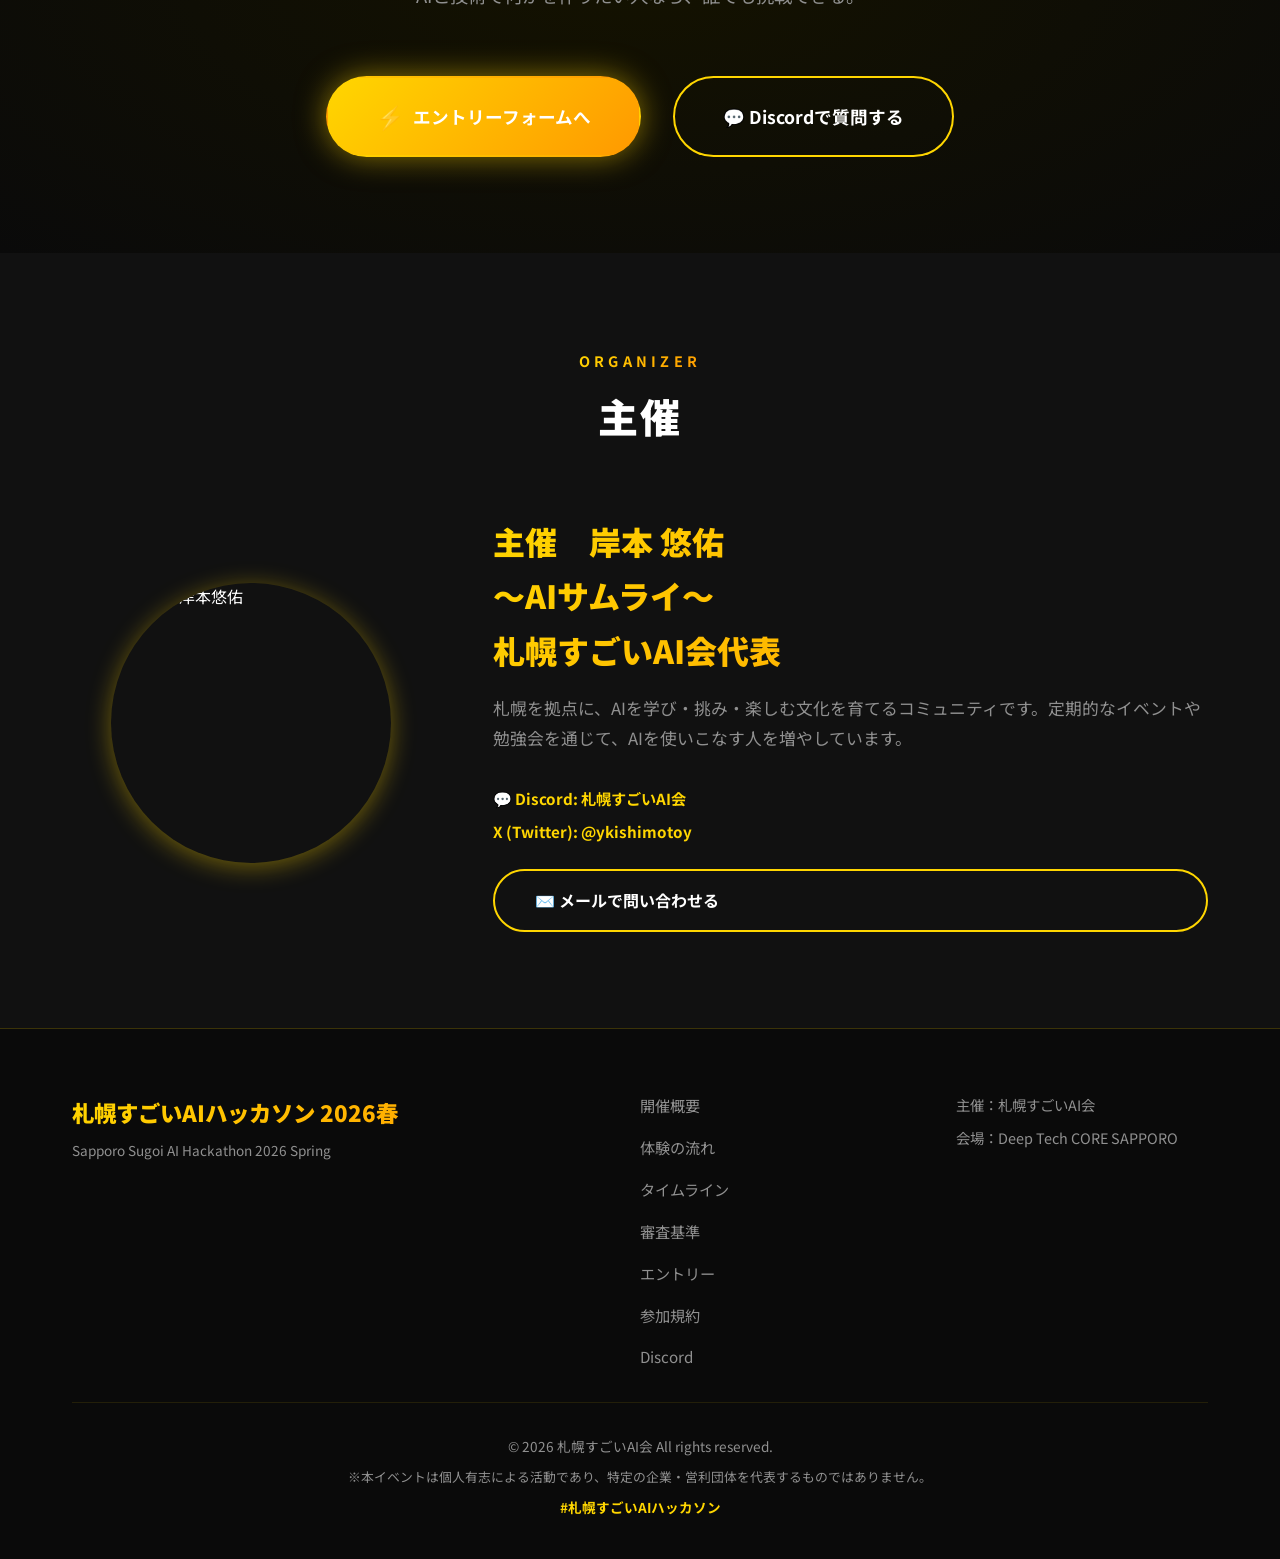
==== commit c3b7b83b: "add aicon icon" ====
--- a/index.html
+++ b/index.html
@@ -180,6 +180,13 @@
                     <div class="partner-name">DTC株式会社</div>
                 </div>
 
+                <div class="partner-card">
+                    <div class="partner-logo">
+                        <img src="images/aicon.png" alt="AI駆動開発コンソーシアム">
+                    </div>
+                    <div class="partner-name">AI駆動開発コンソーシアム</div>
+                </div>
+
             </div>
         </div>
     </section>
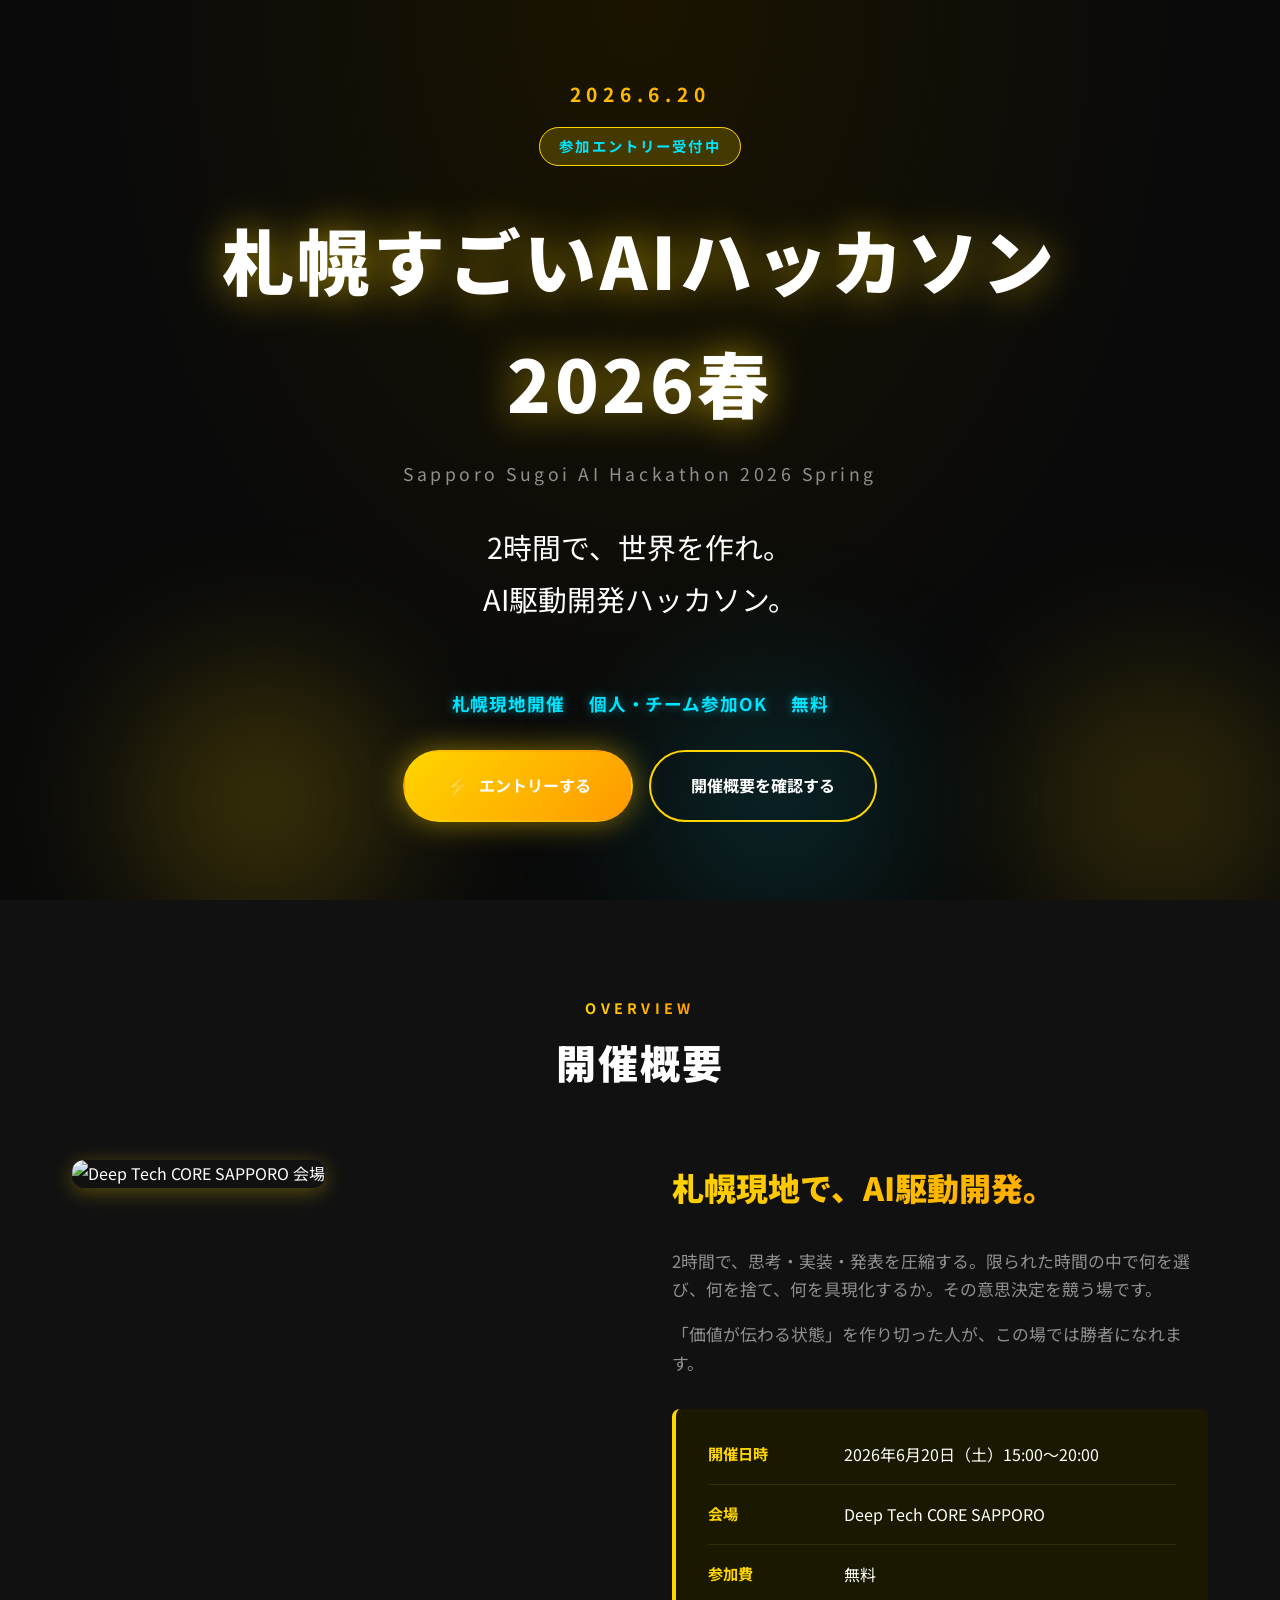
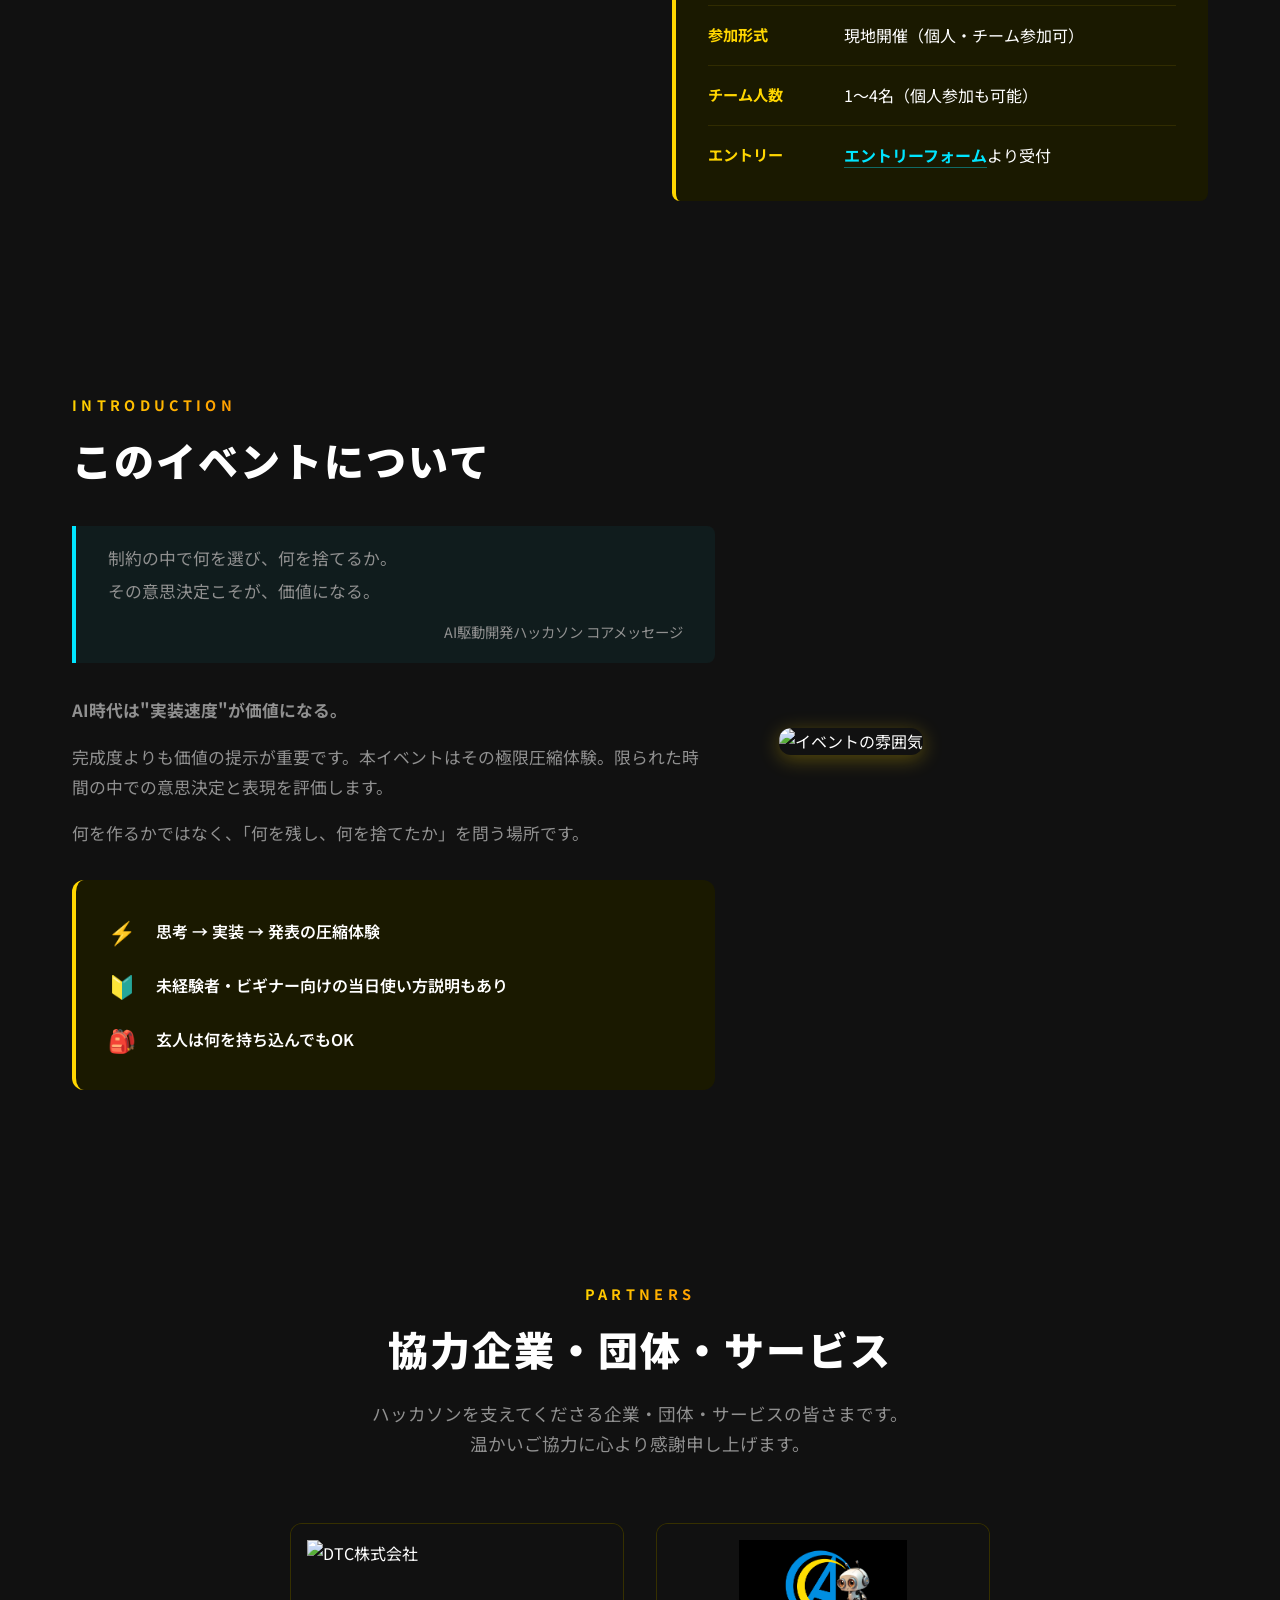
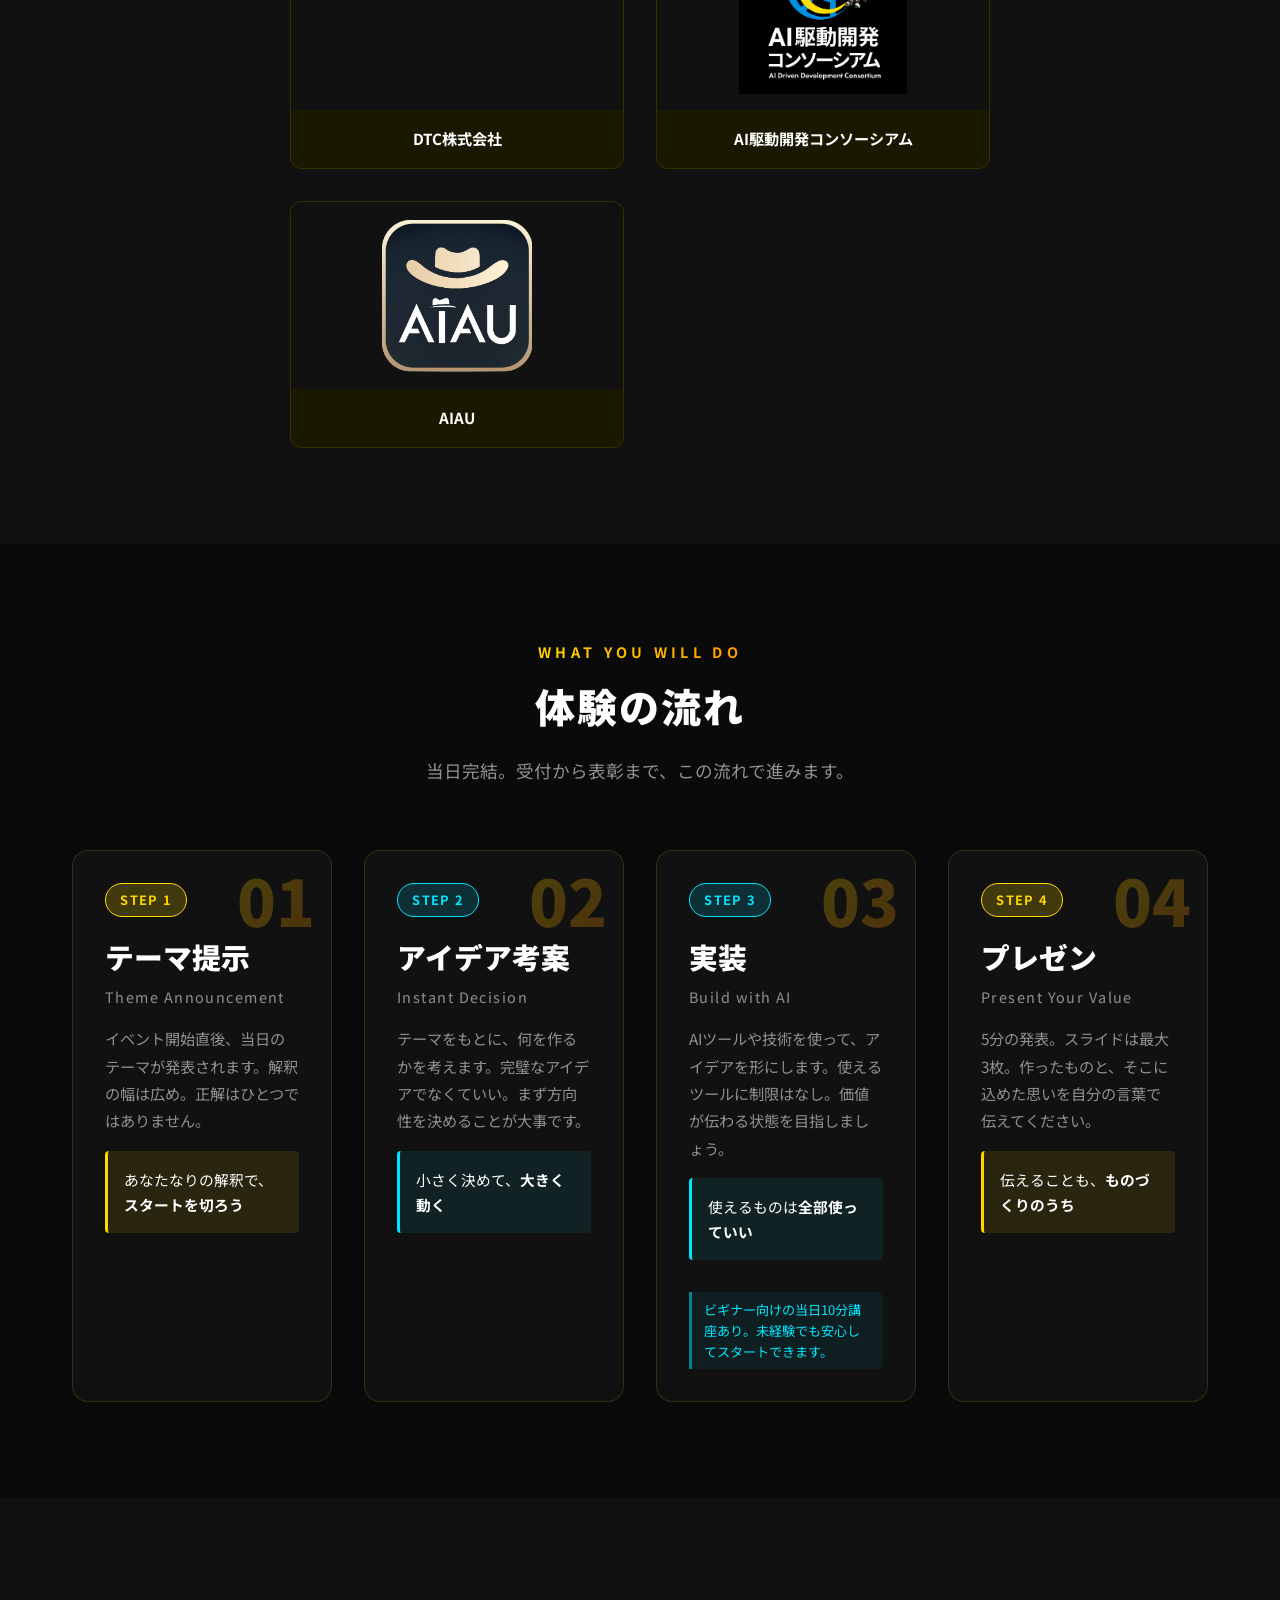
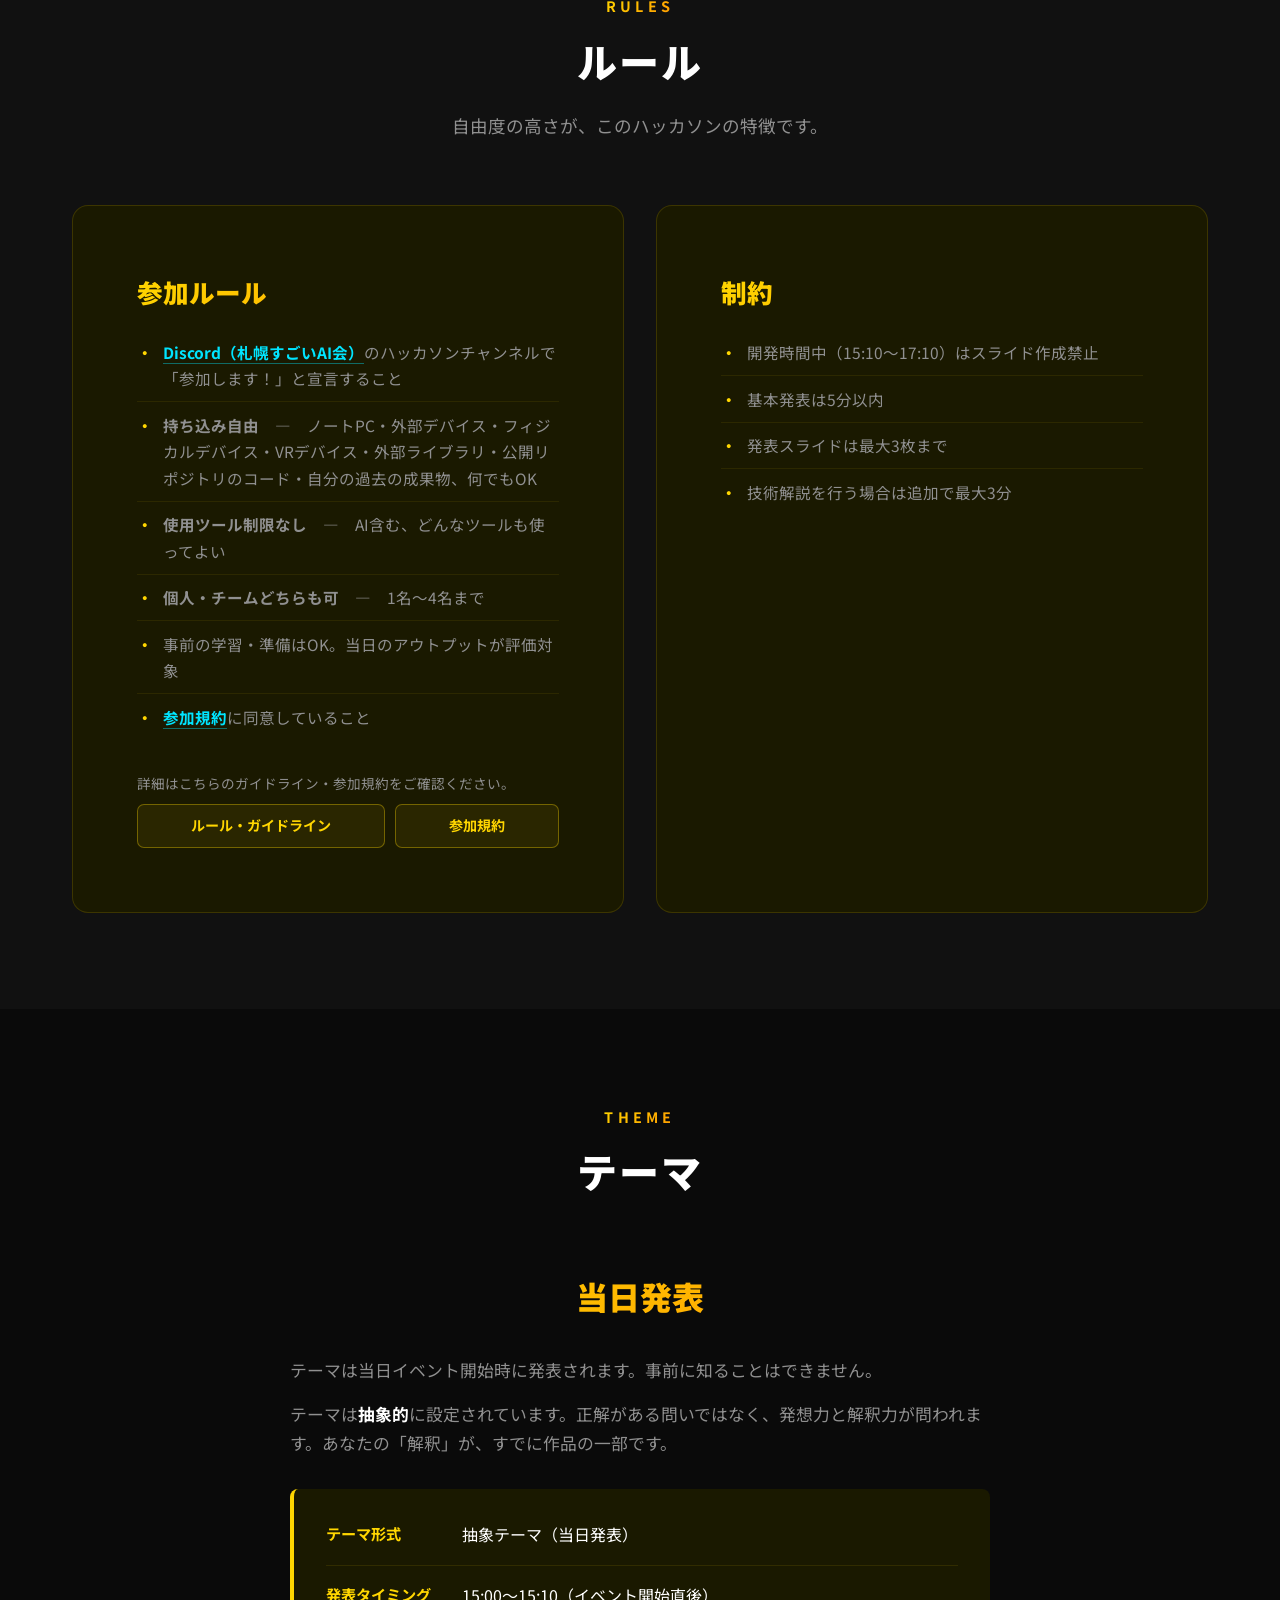
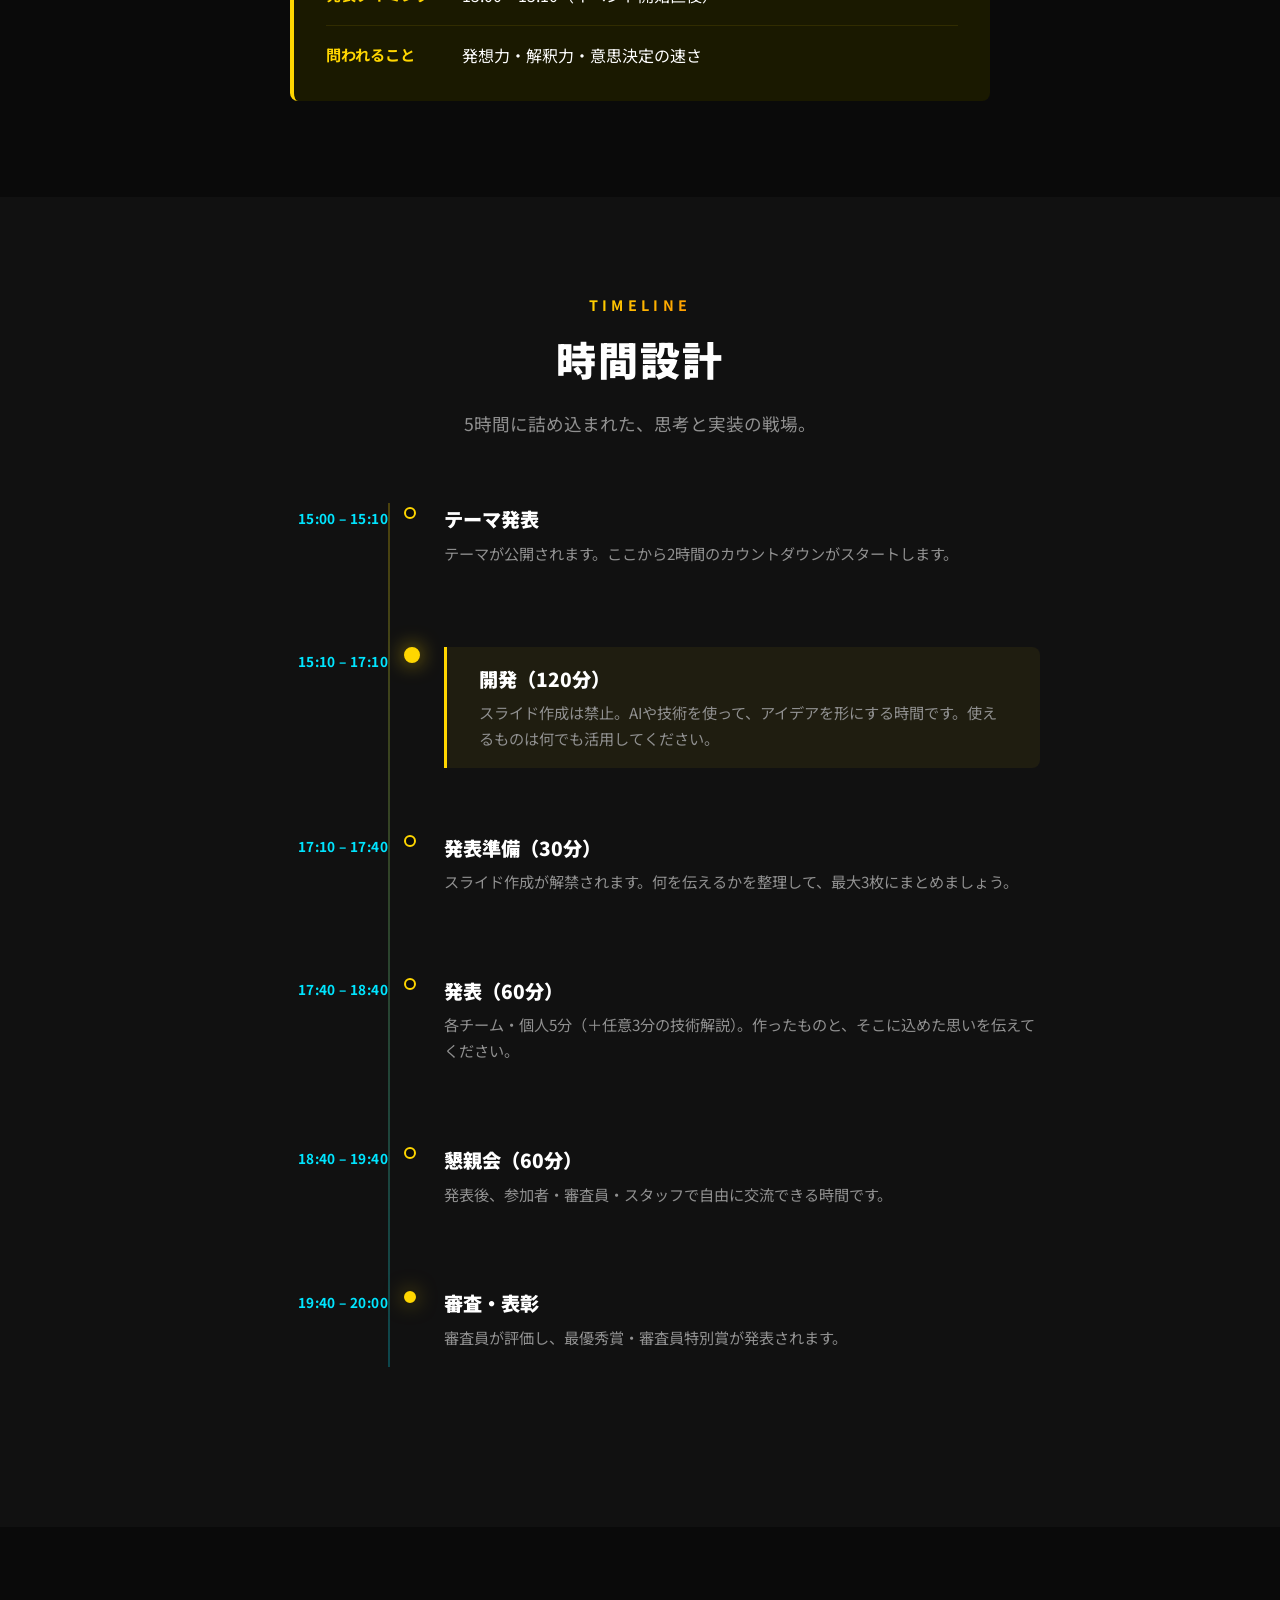
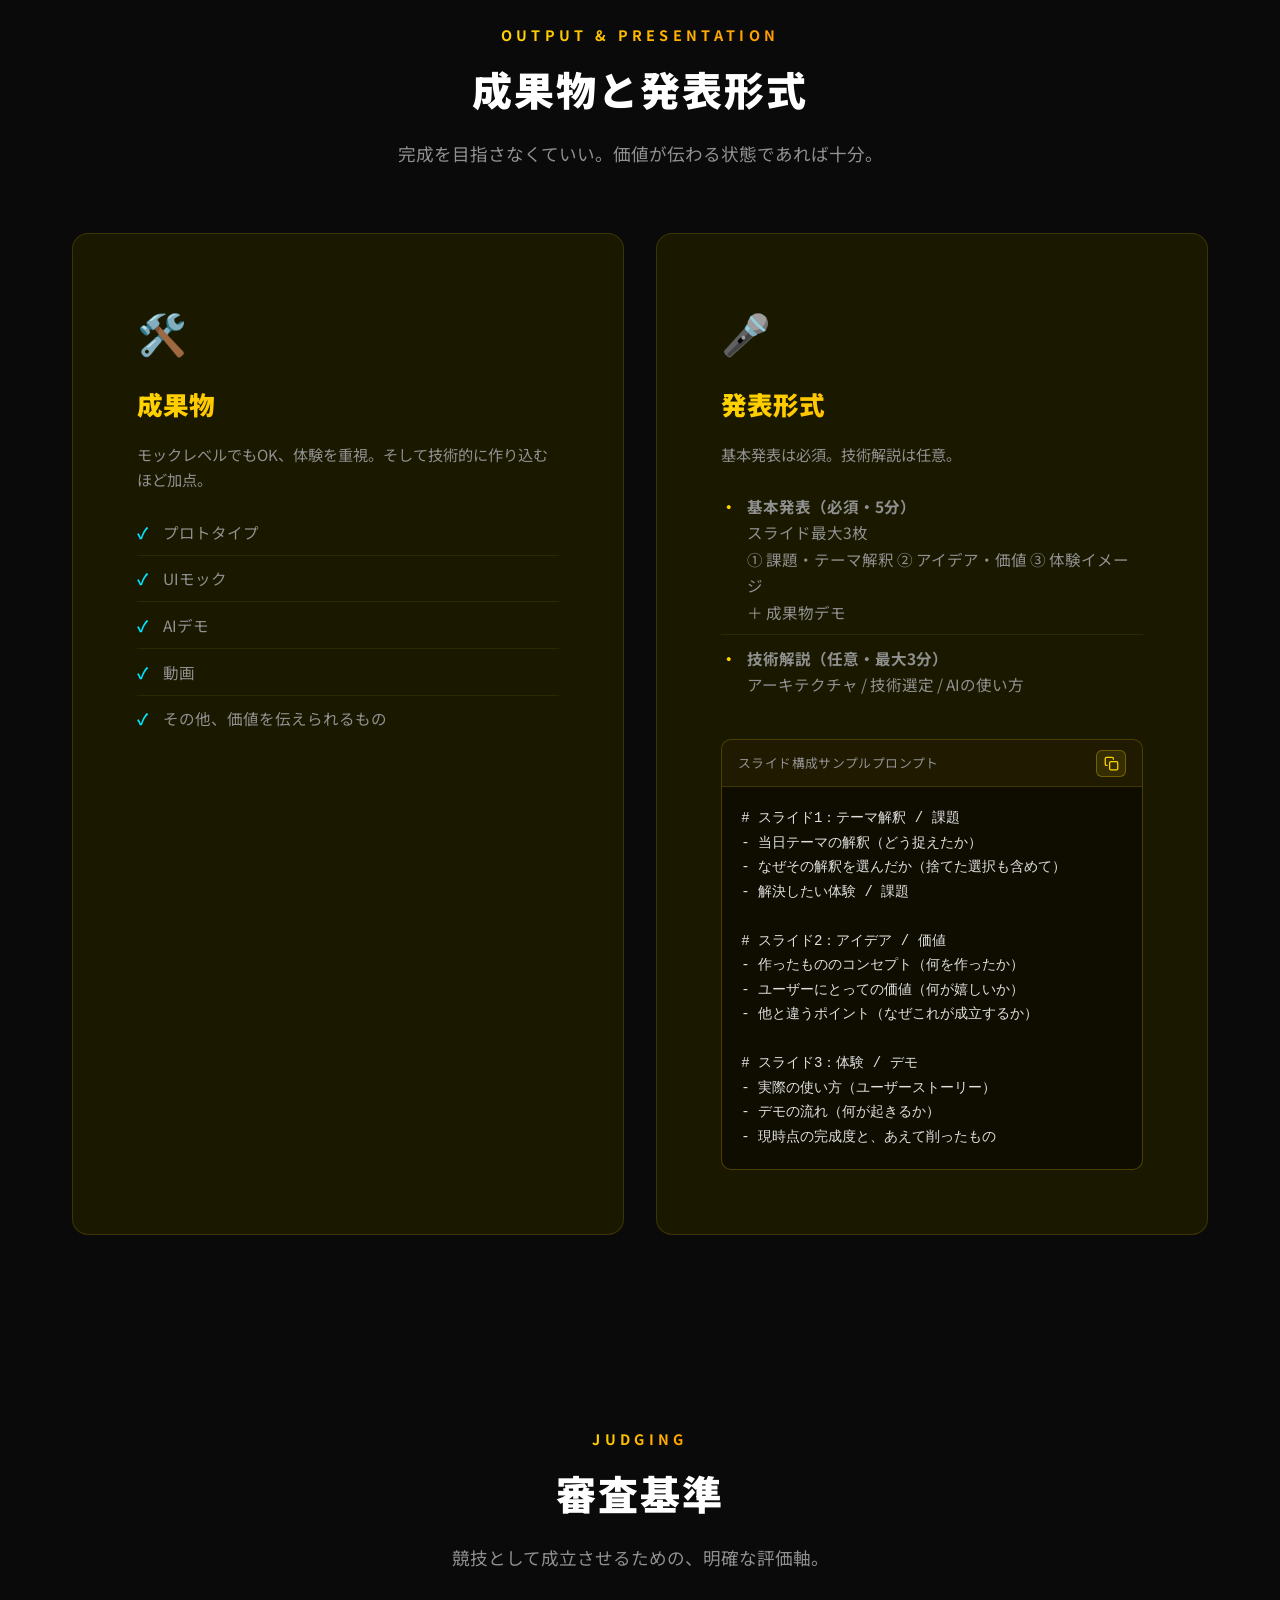
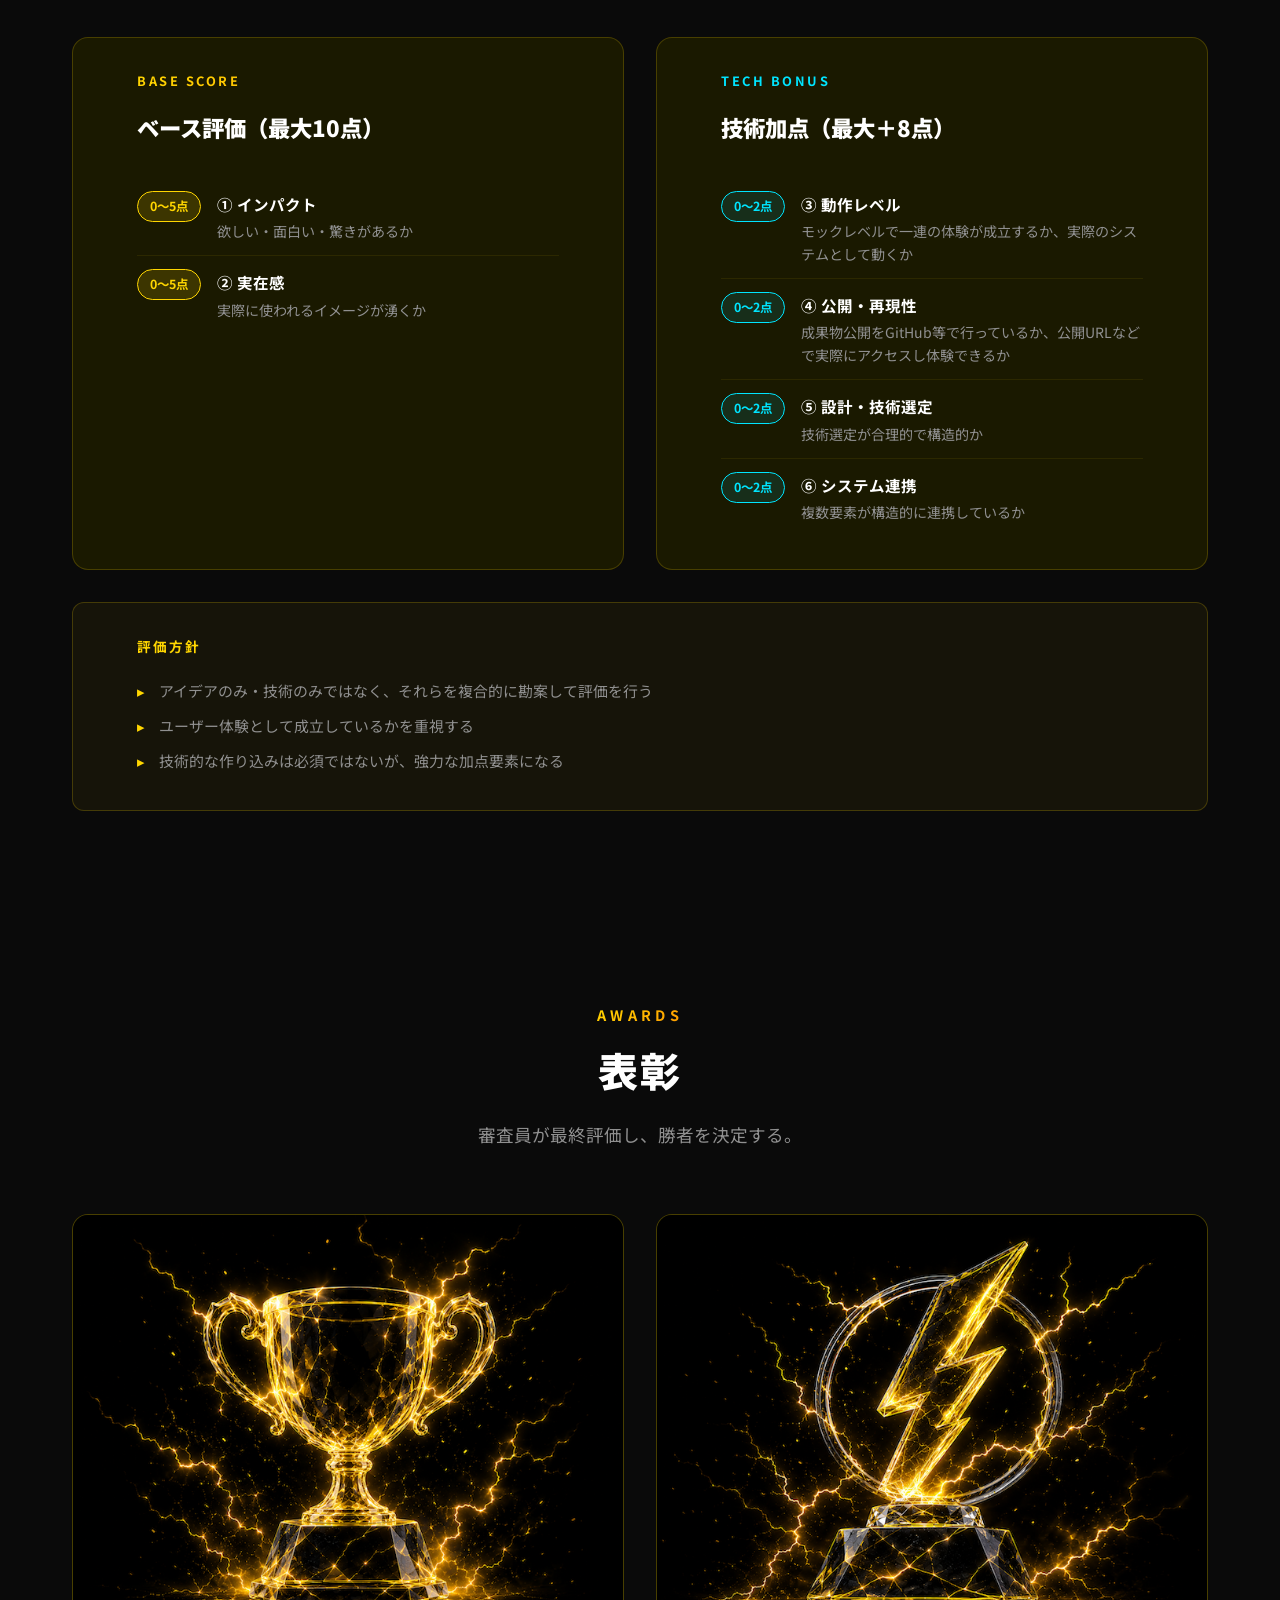
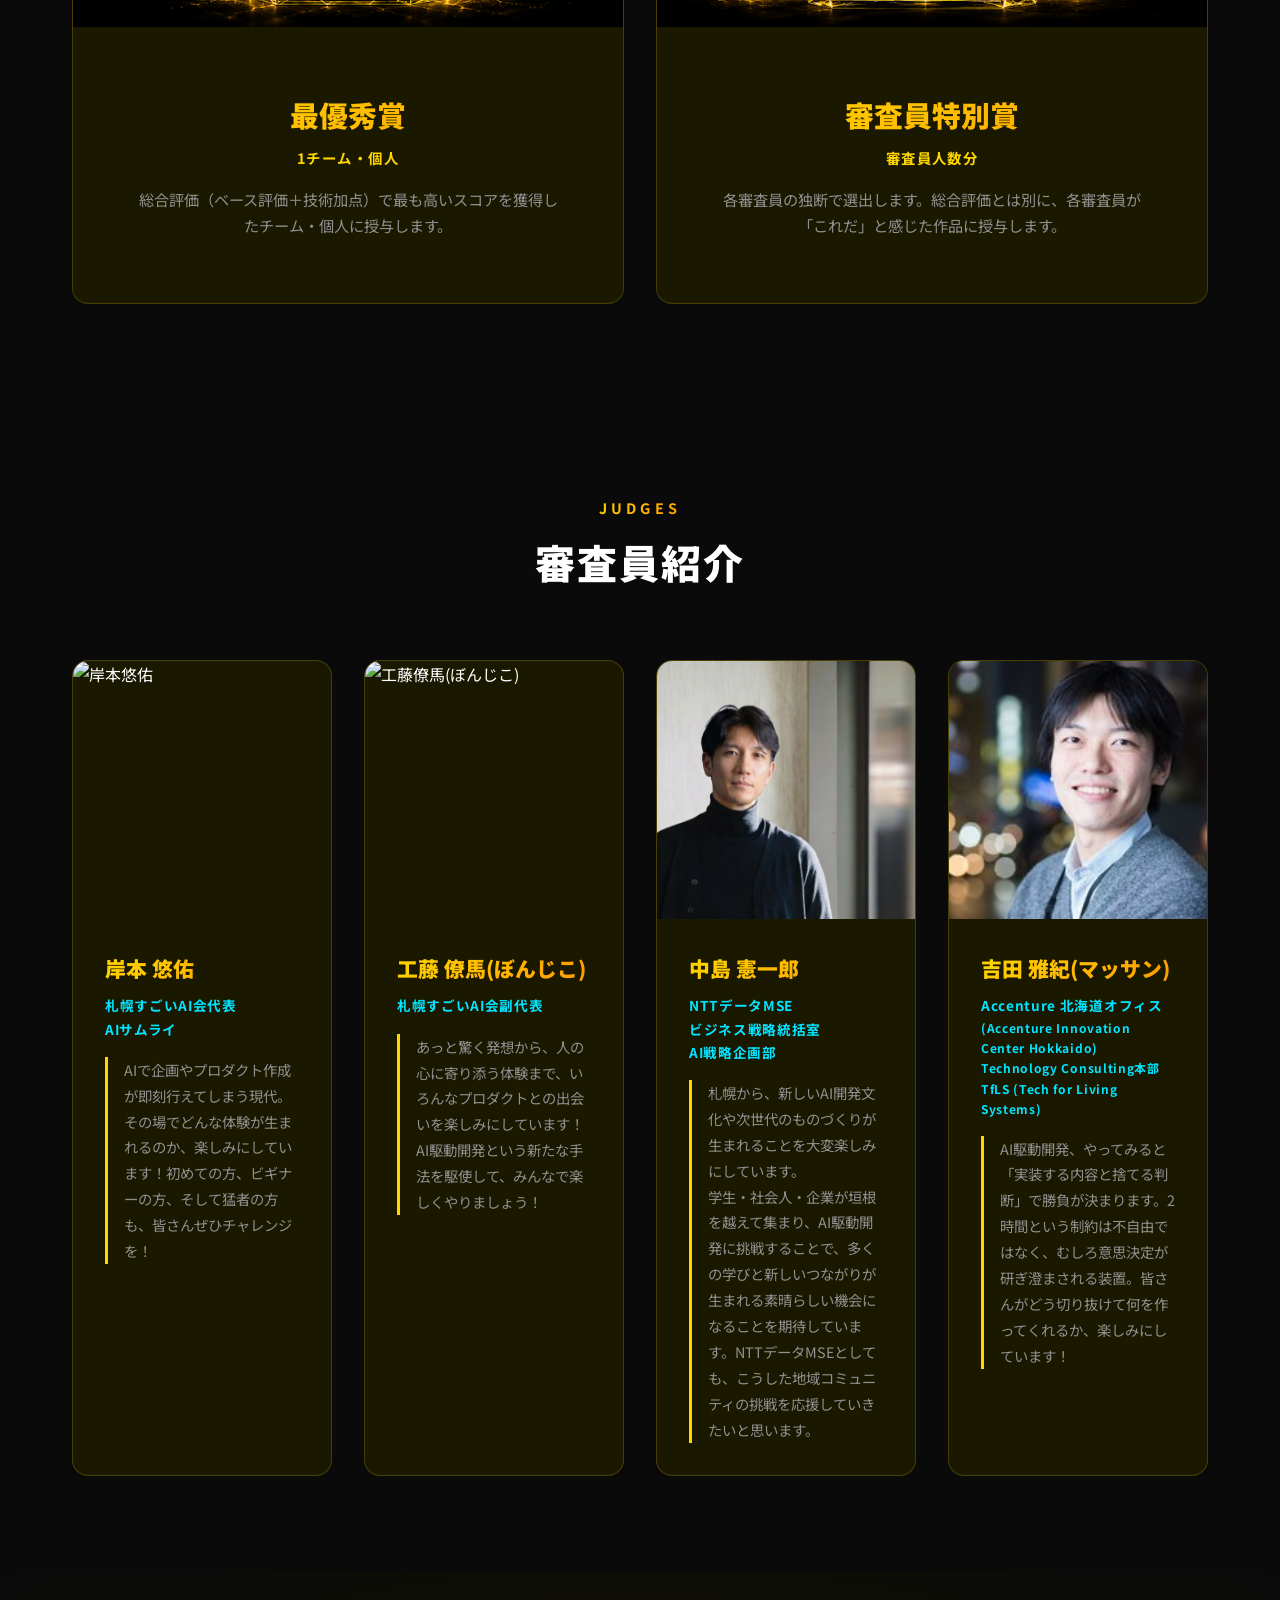
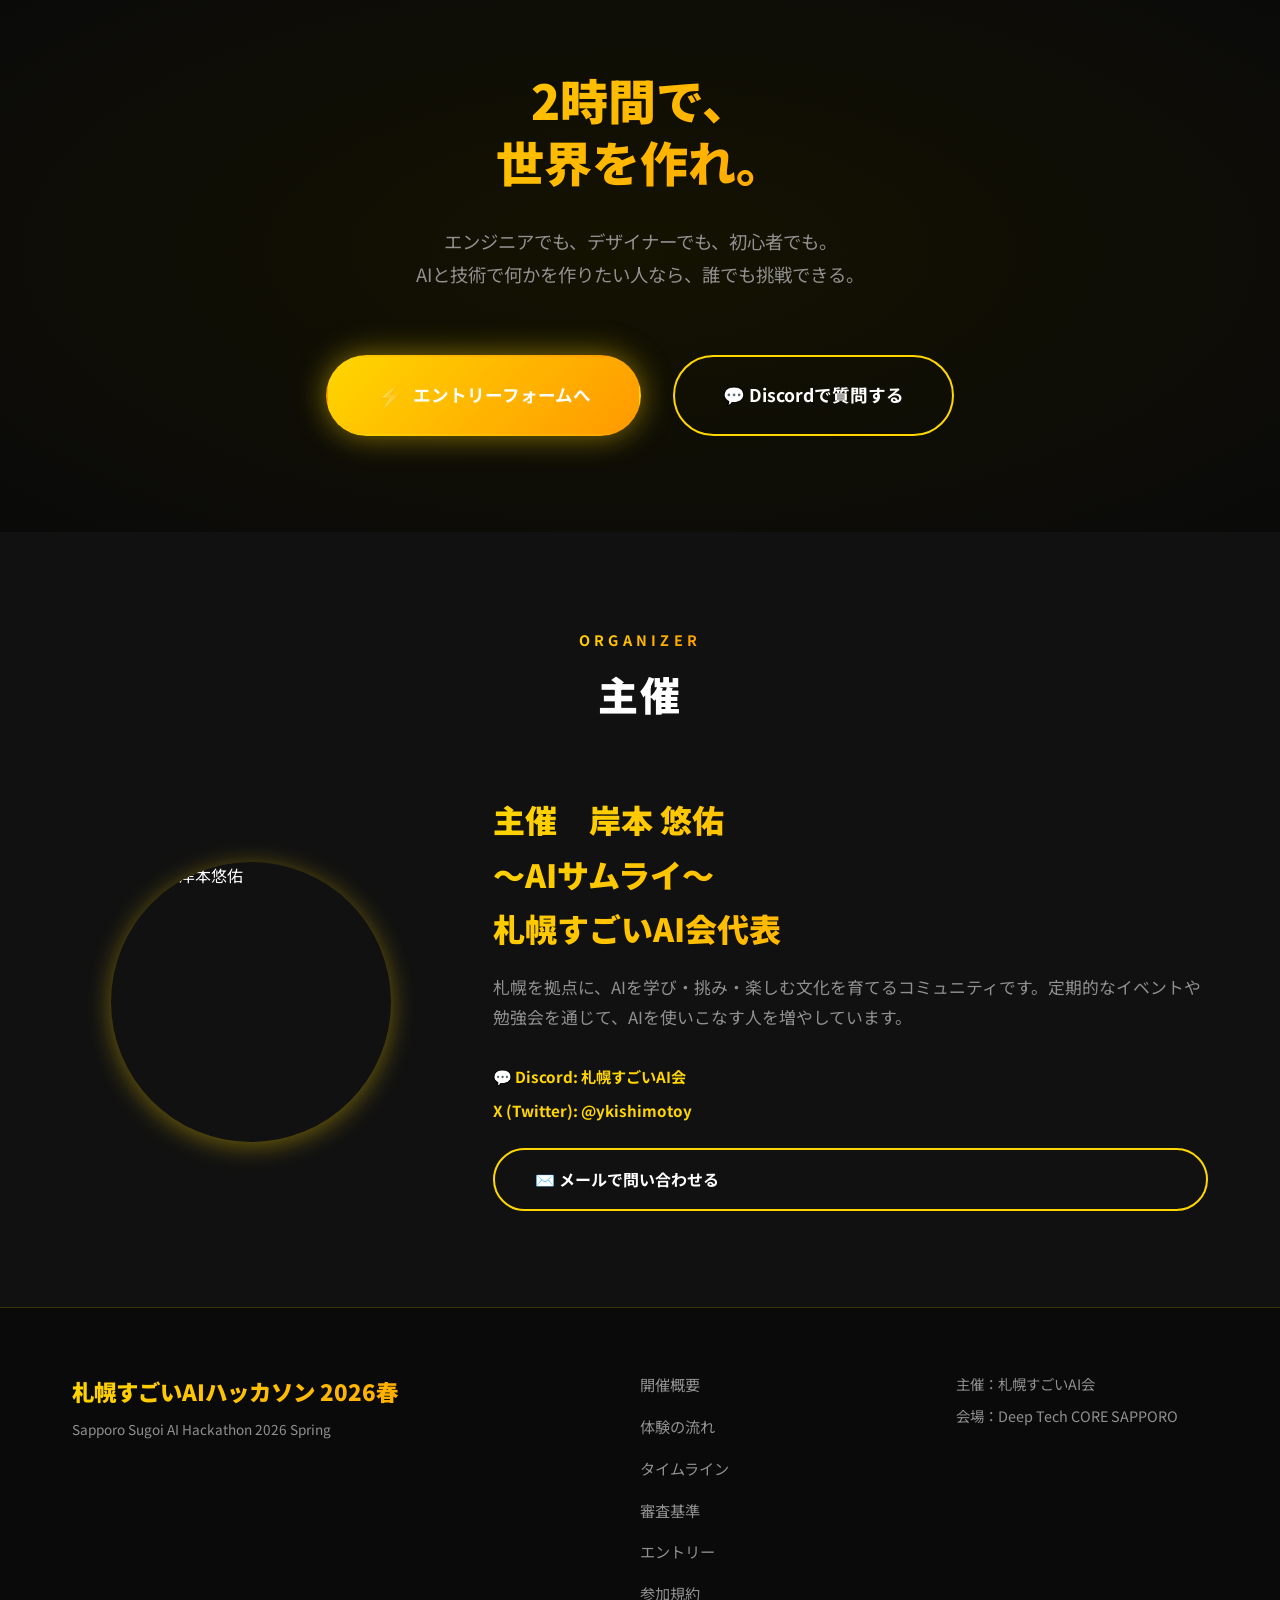
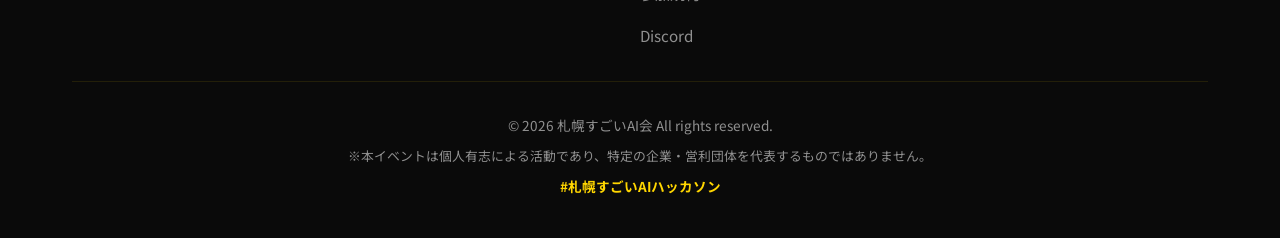
==== commit 9dffbef0: "add aiau" ====
--- a/index.html
+++ b/index.html
@@ -173,19 +173,26 @@
             </div>
             <div class="partners-grid">
 
-                <div class="partner-card">
+                <a href="https://deeptech-core.com" target="_blank" rel="noopener noreferrer" class="partner-card">
                     <div class="partner-logo">
                         <img src="images/DTC_logo.png" alt="DTC株式会社">
                     </div>
                     <div class="partner-name">DTC株式会社</div>
-                </div>
-
-                <div class="partner-card">
+                </a>
+
+                <a href="https://www.ai-driven.dev/ai駆動開発コンソーシアム/" target="_blank" rel="noopener noreferrer" class="partner-card">
                     <div class="partner-logo">
                         <img src="images/aicon.png" alt="AI駆動開発コンソーシアム">
                     </div>
                     <div class="partner-name">AI駆動開発コンソーシアム</div>
-                </div>
+                </a>
+
+                <a href="https://discord.com/invite/RNaAgXZngh" target="_blank" rel="noopener noreferrer" class="partner-card">
+                    <div class="partner-logo">
+                        <img src="images/aiau.png" alt="AIAU">
+                    </div>
+                    <div class="partner-name">AIAU</div>
+                </a>
 
             </div>
         </div>
--- a/style.css
+++ b/style.css
@@ -1744,6 +1744,7 @@
     border: 1px solid rgba(255, 214, 0, 0.1);
     text-decoration: none;
     display: block;
+    color: inherit;
 }
 
 .partner-card:hover {
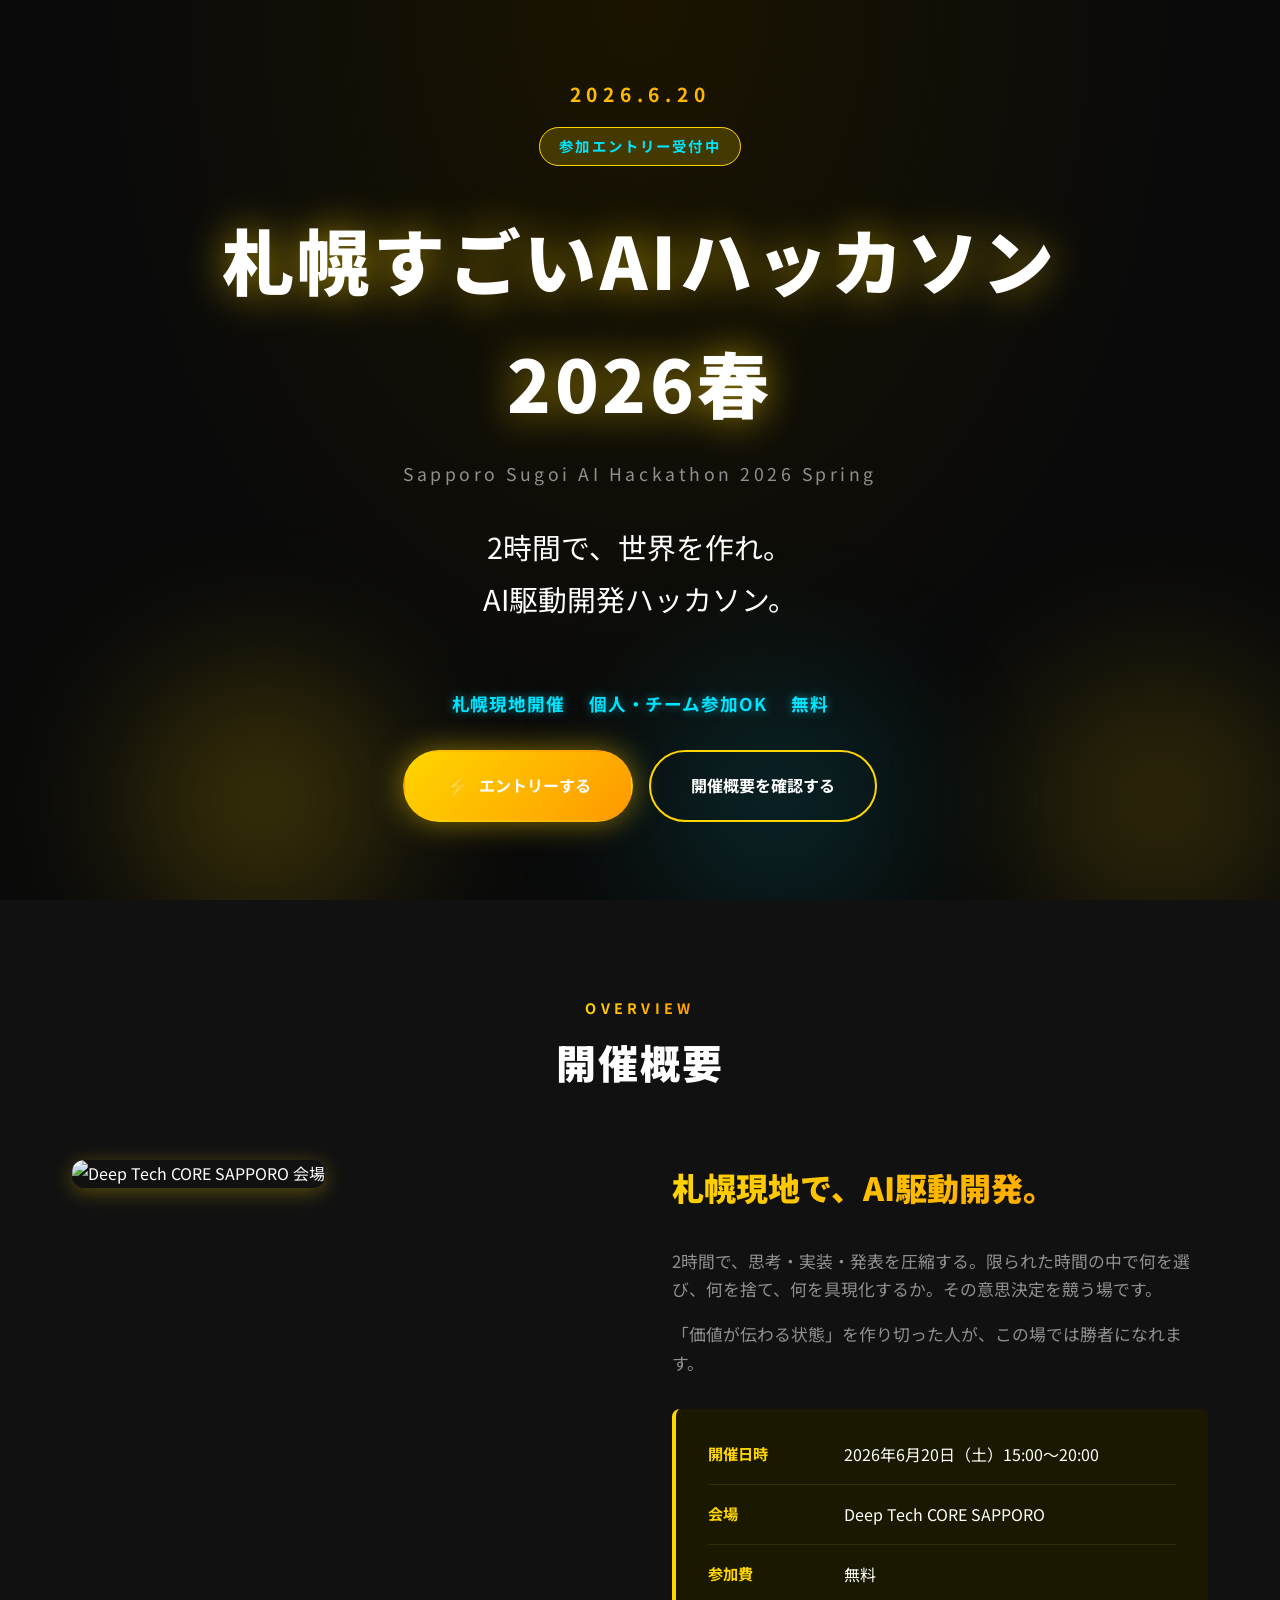
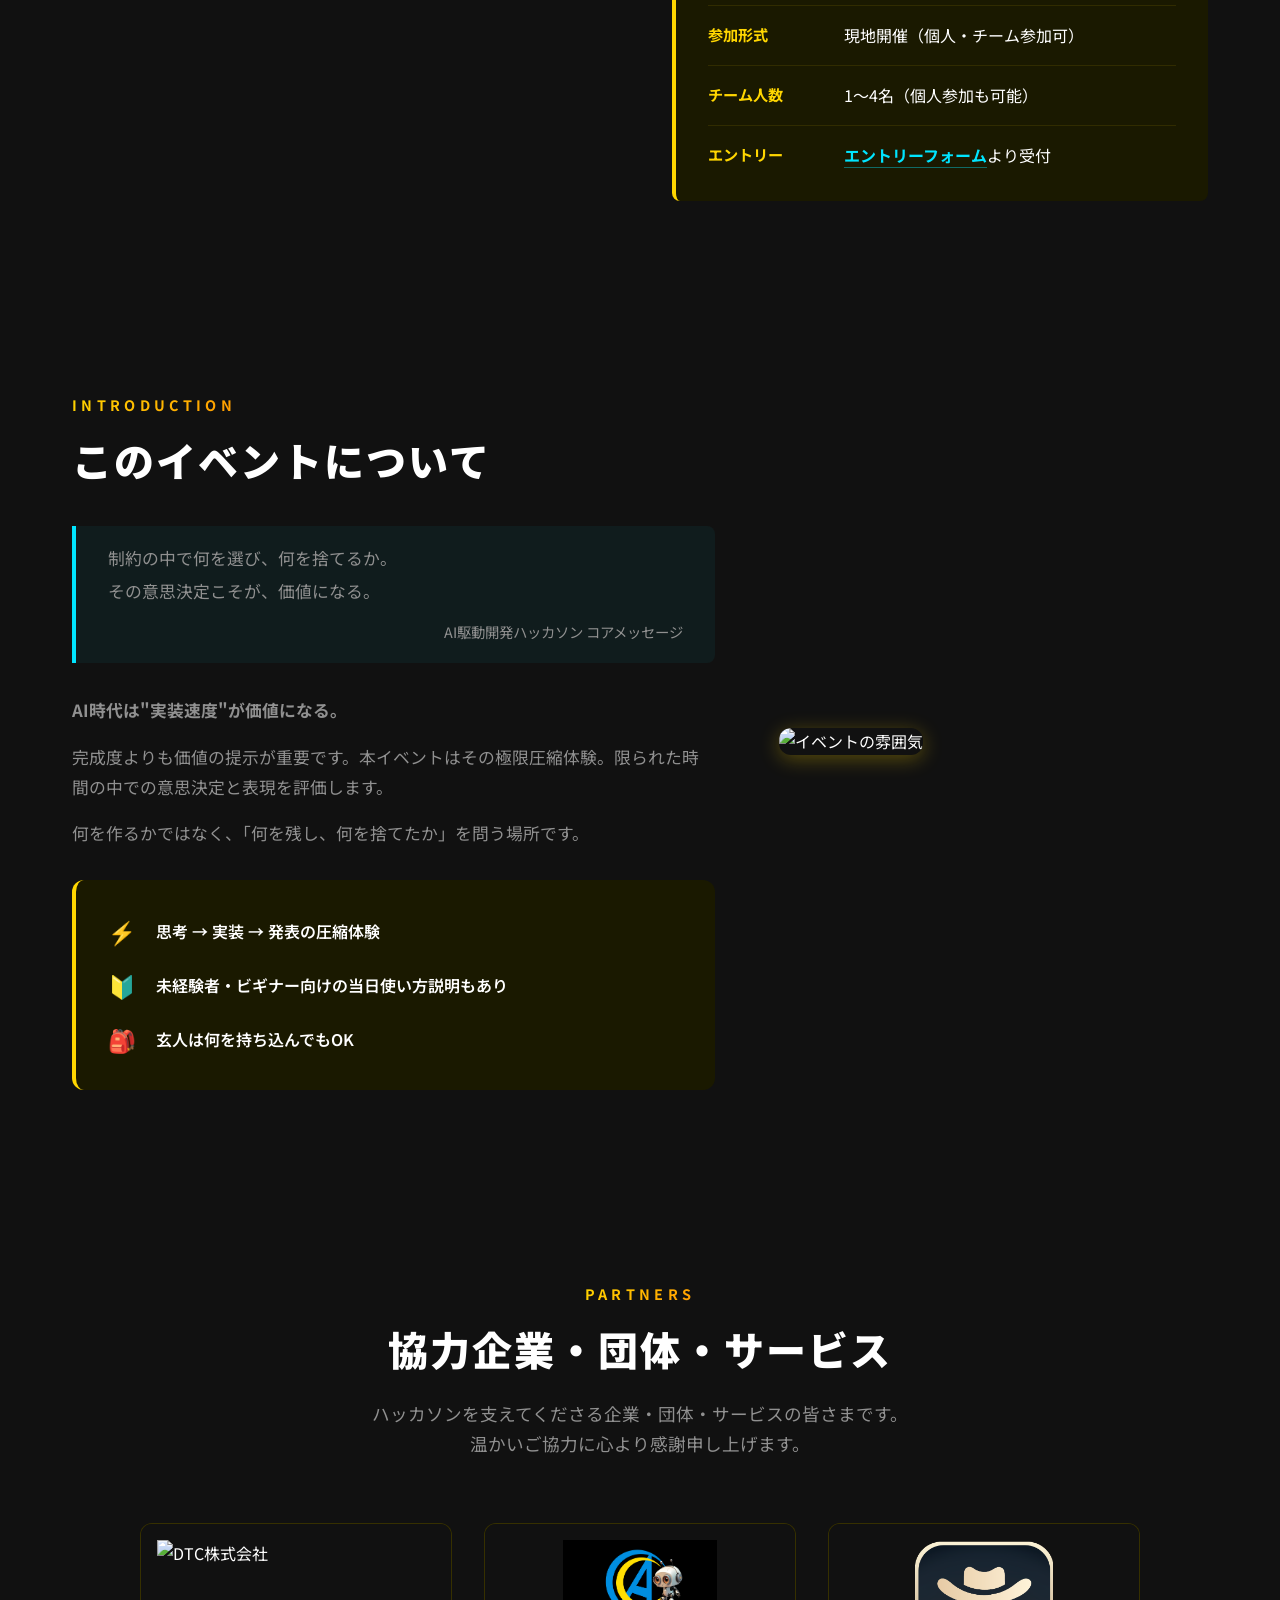
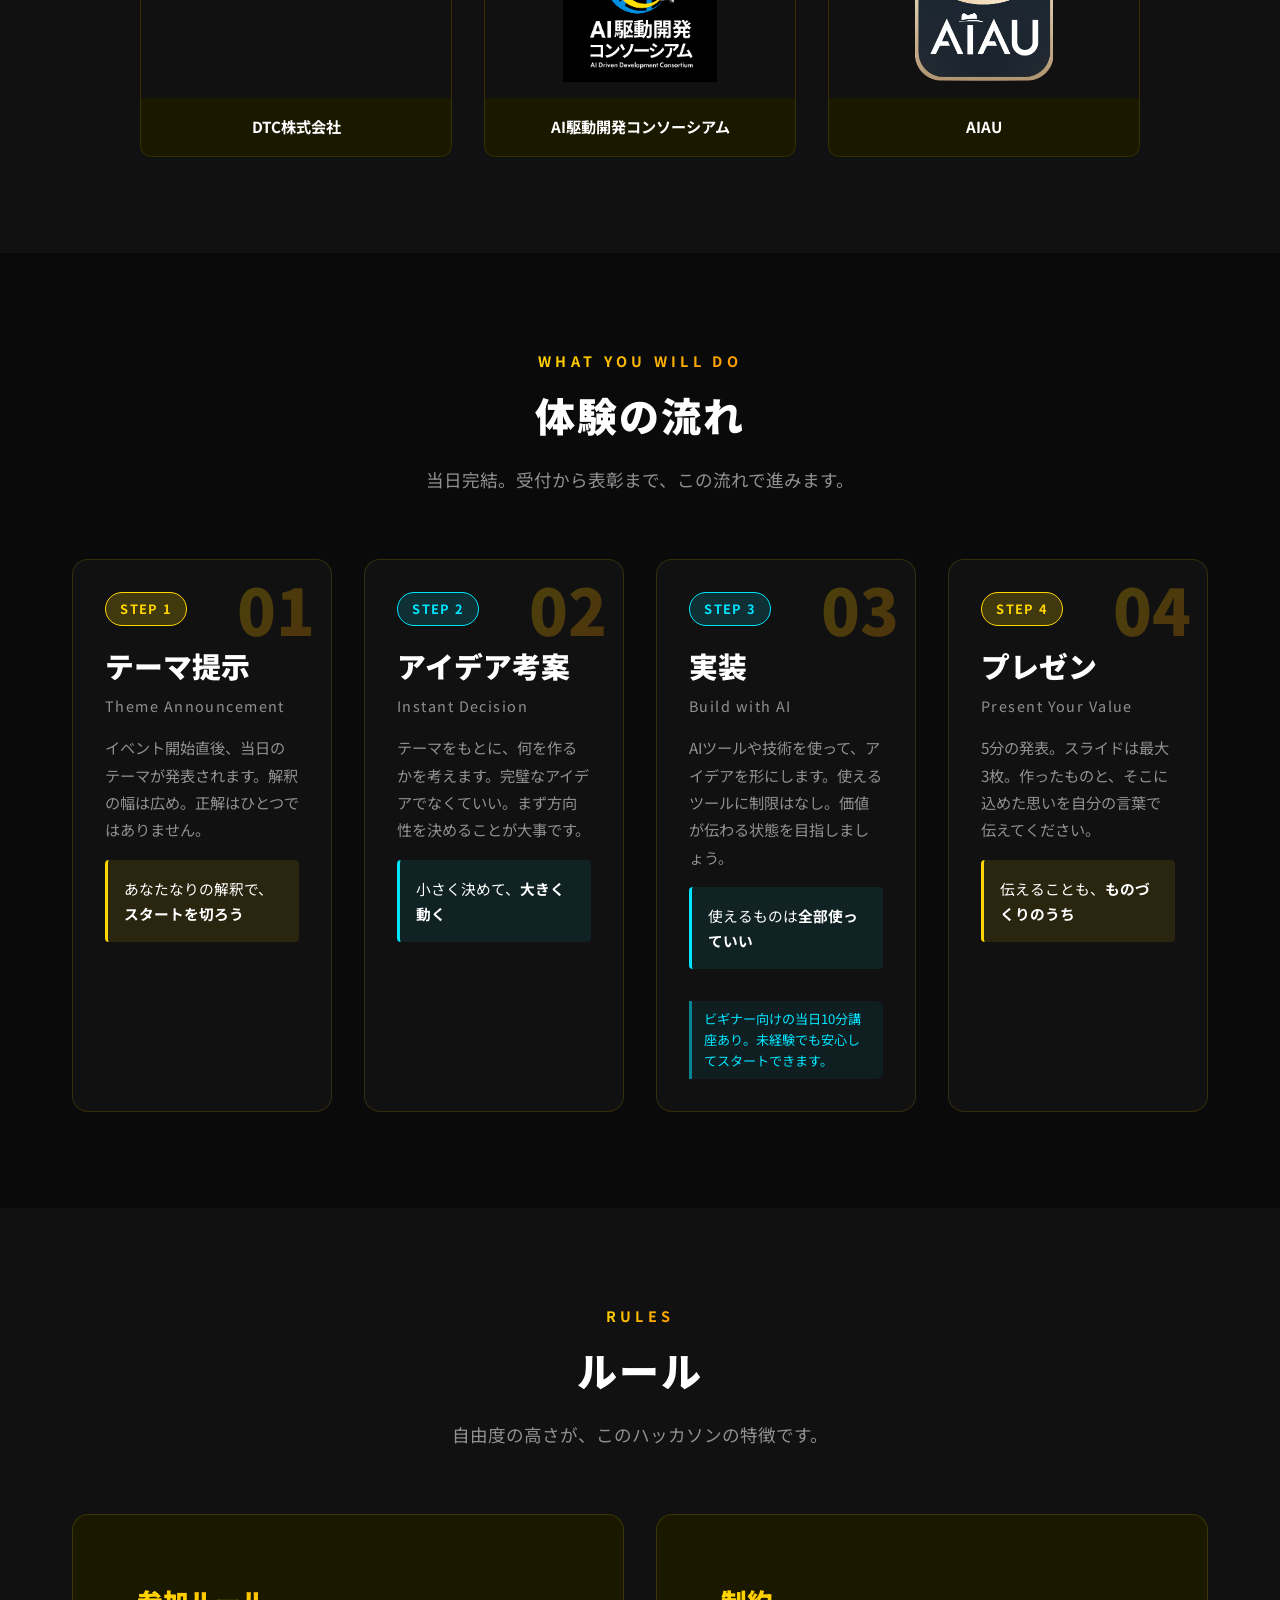
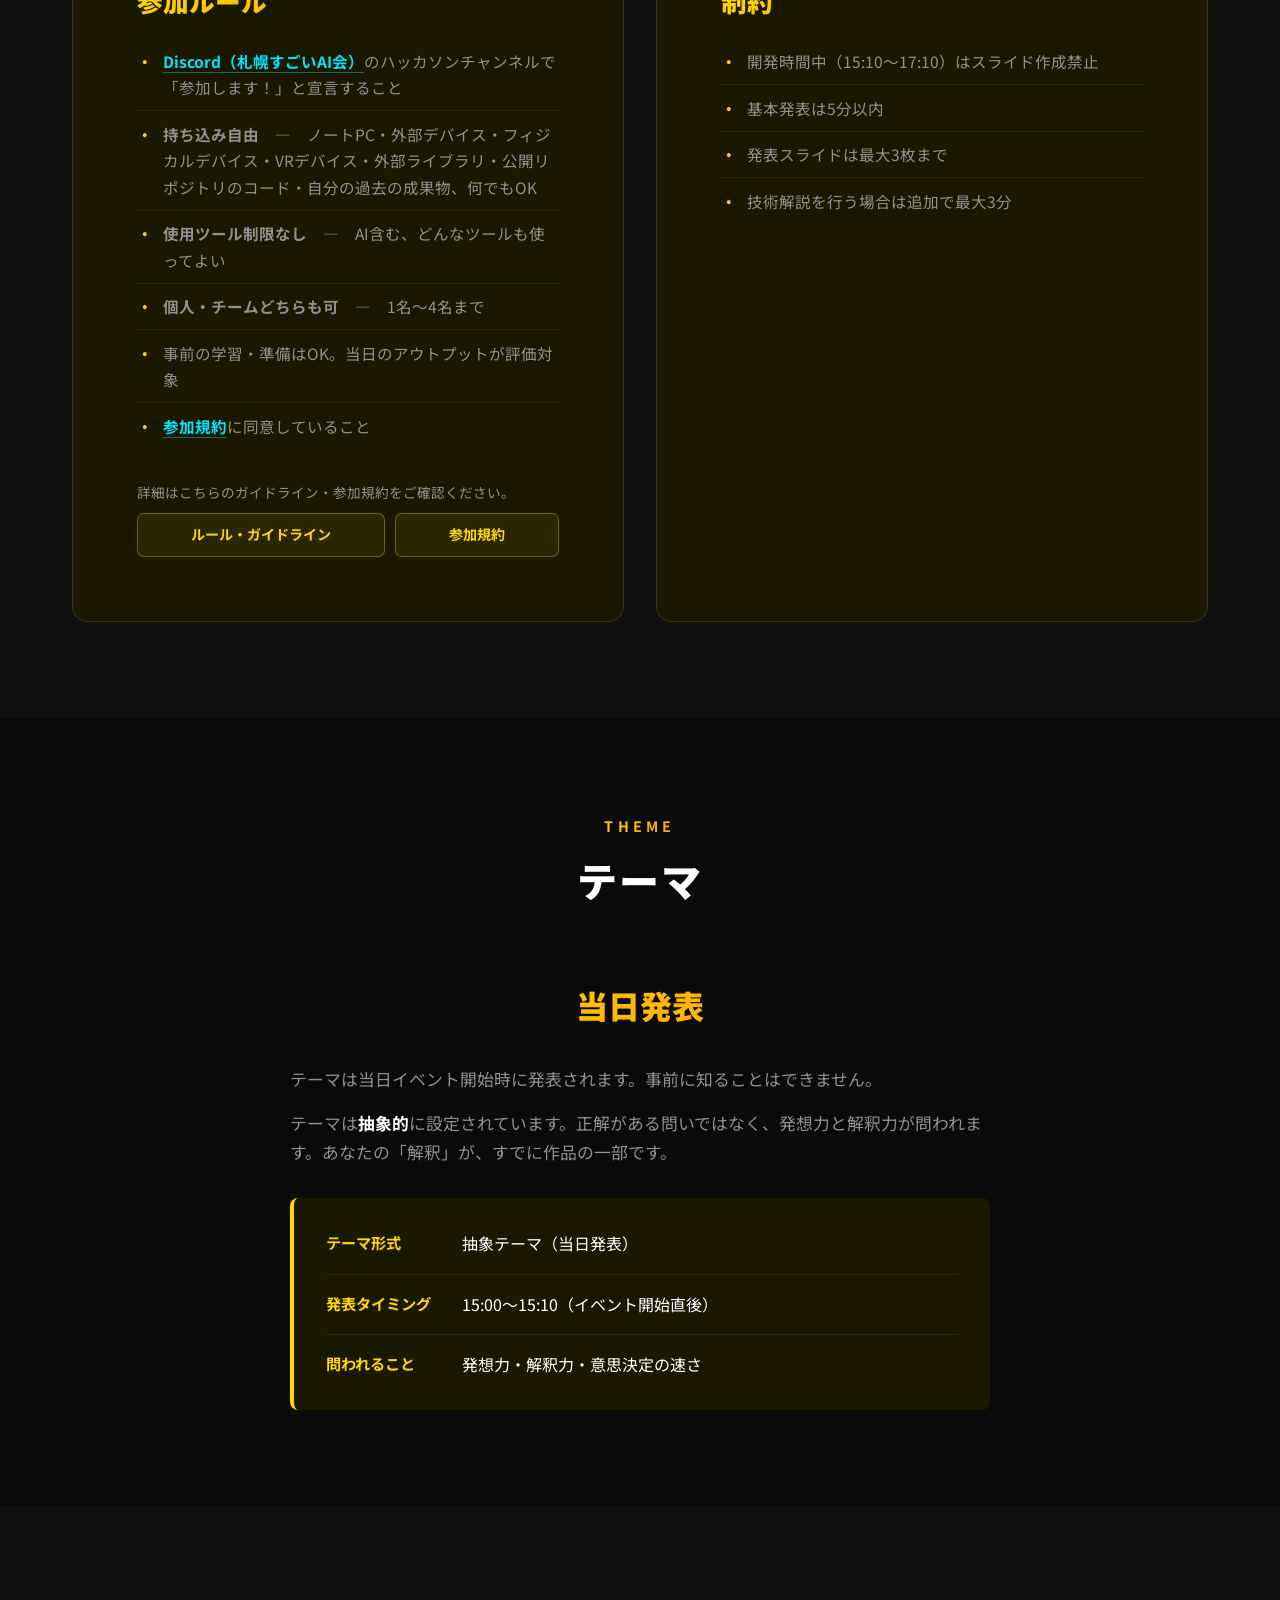
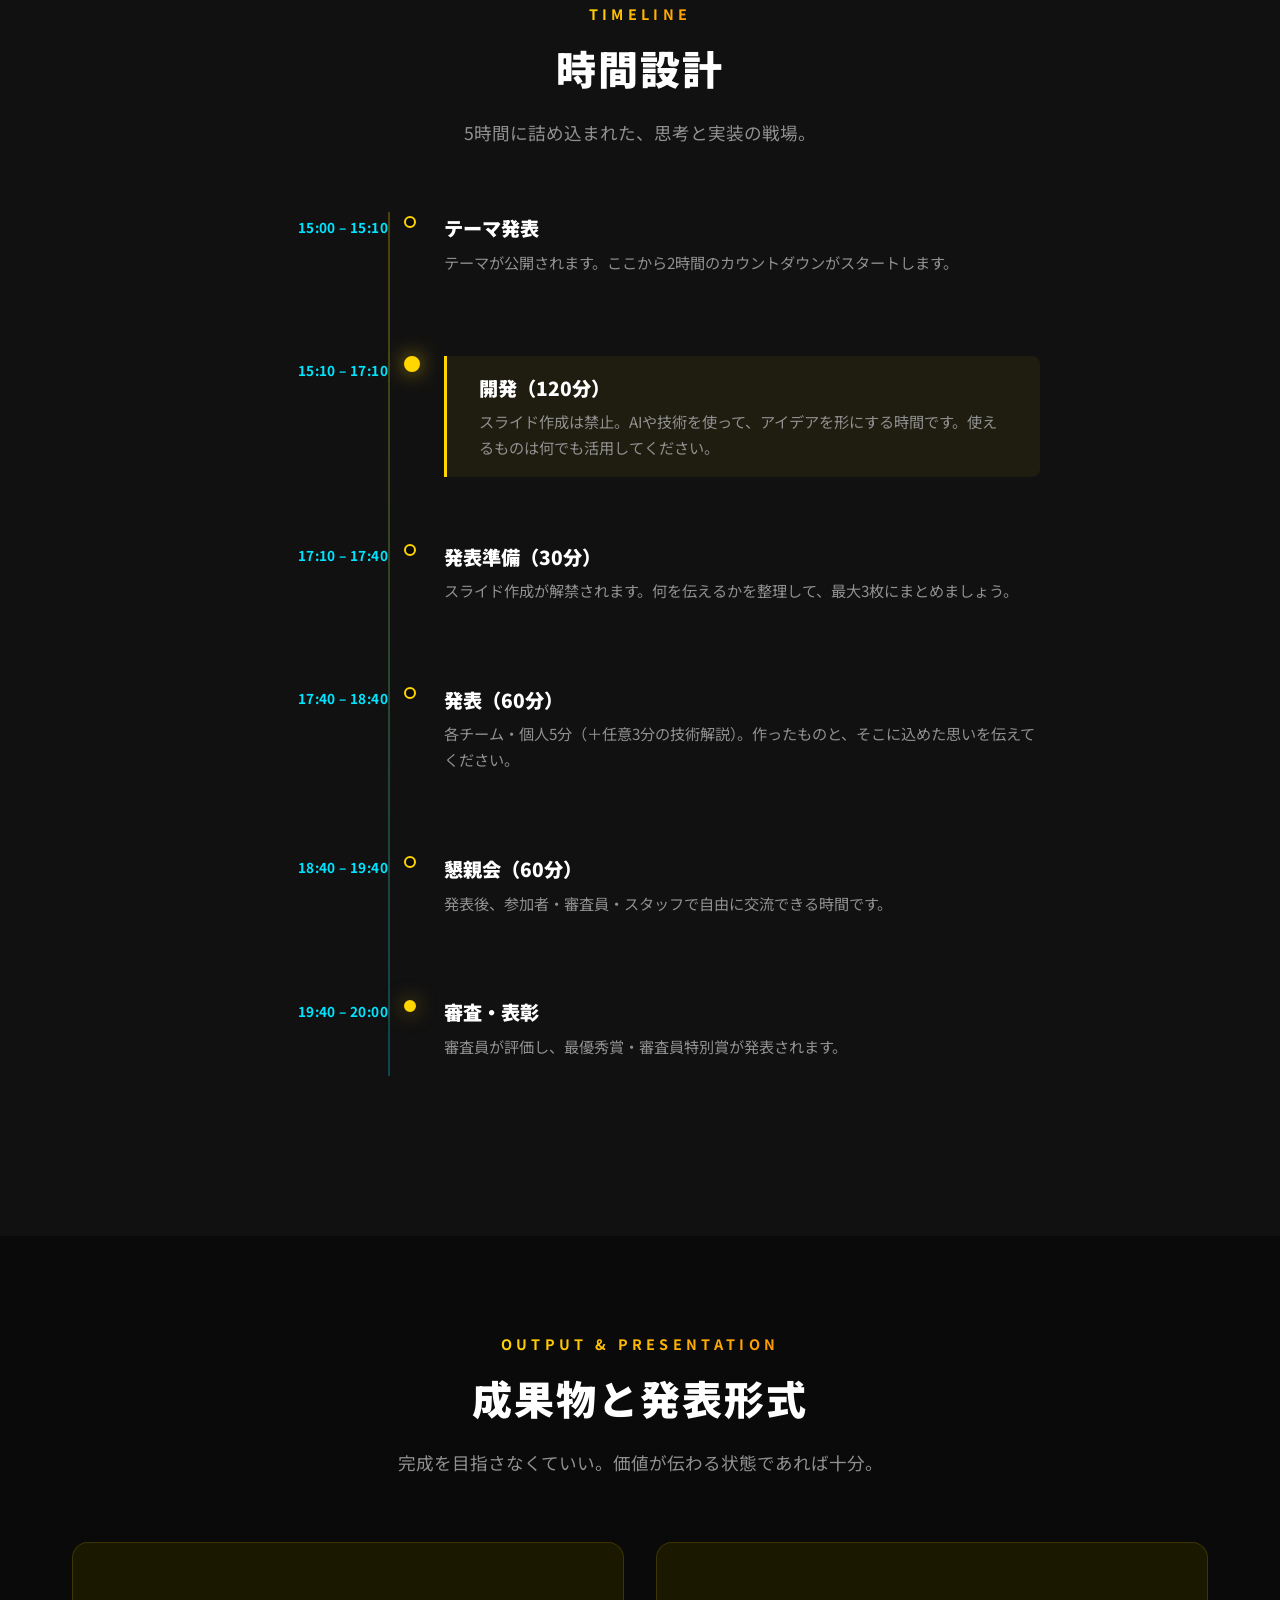
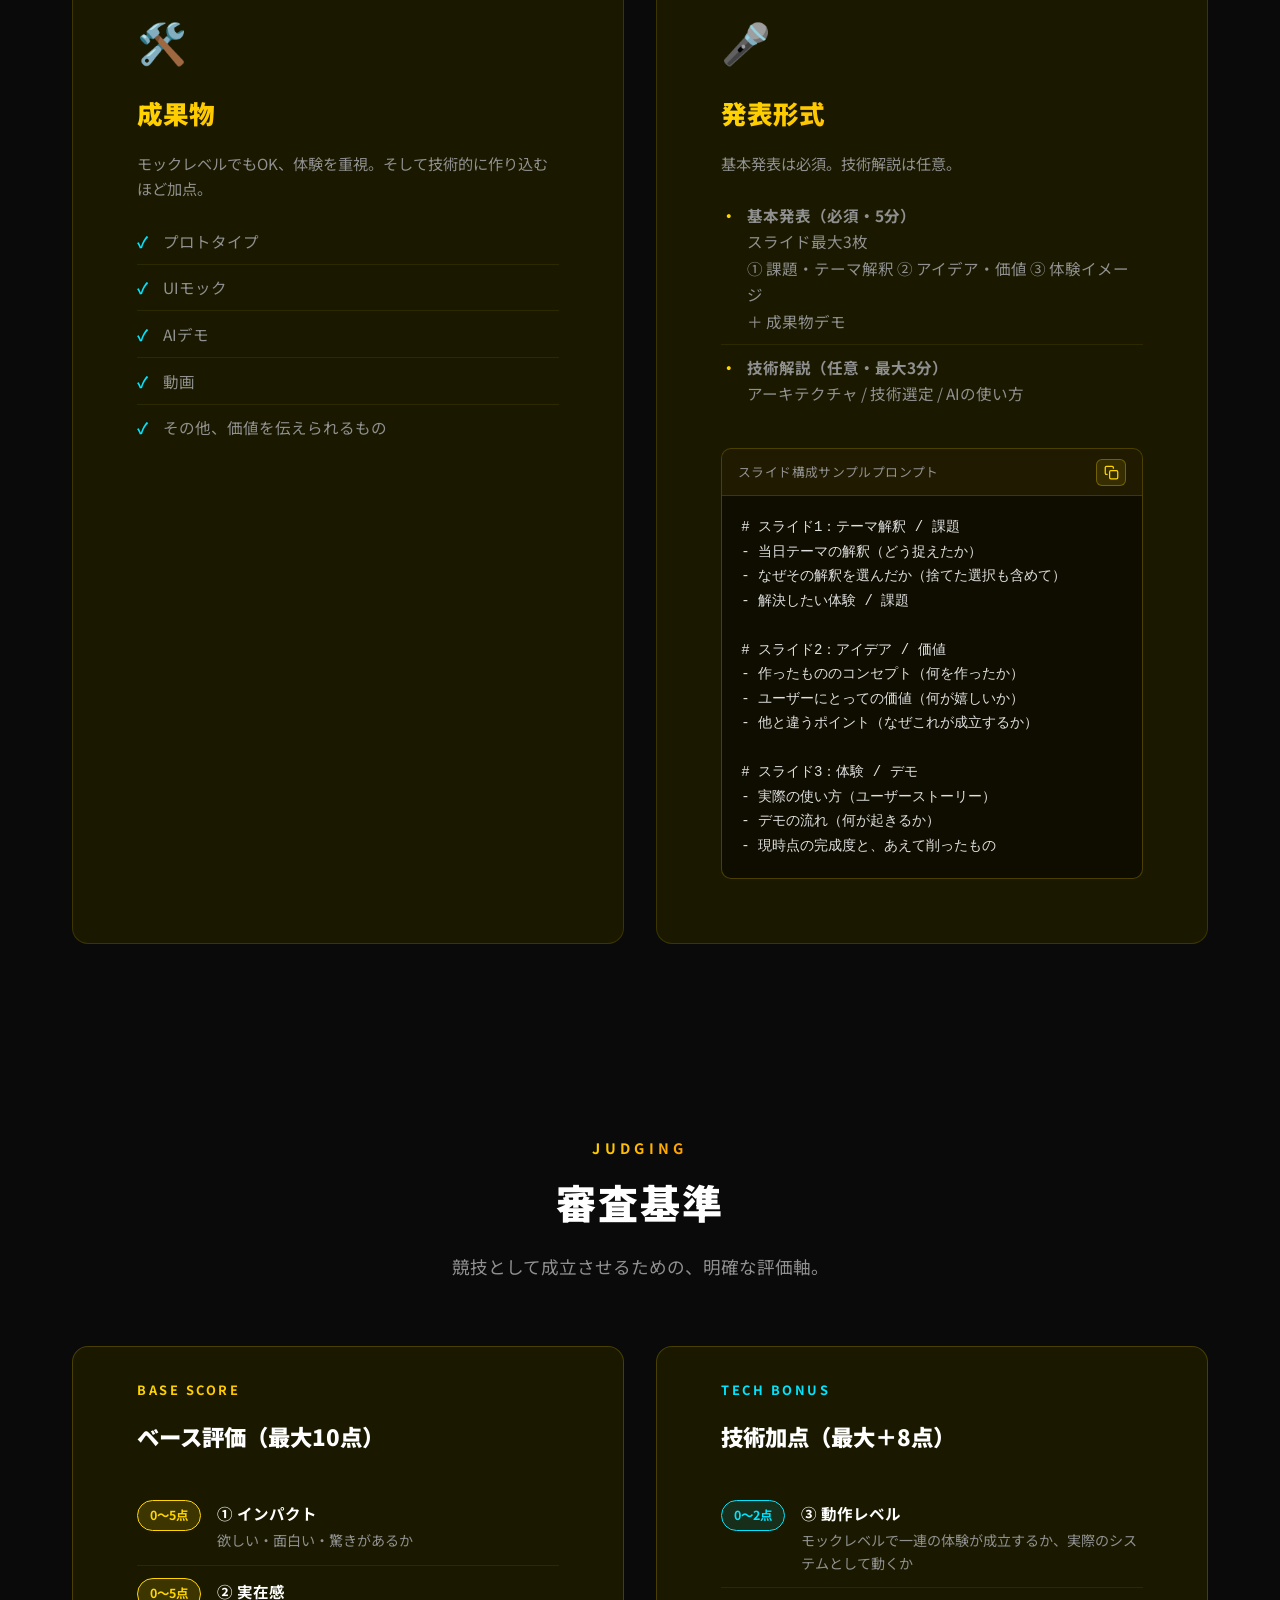
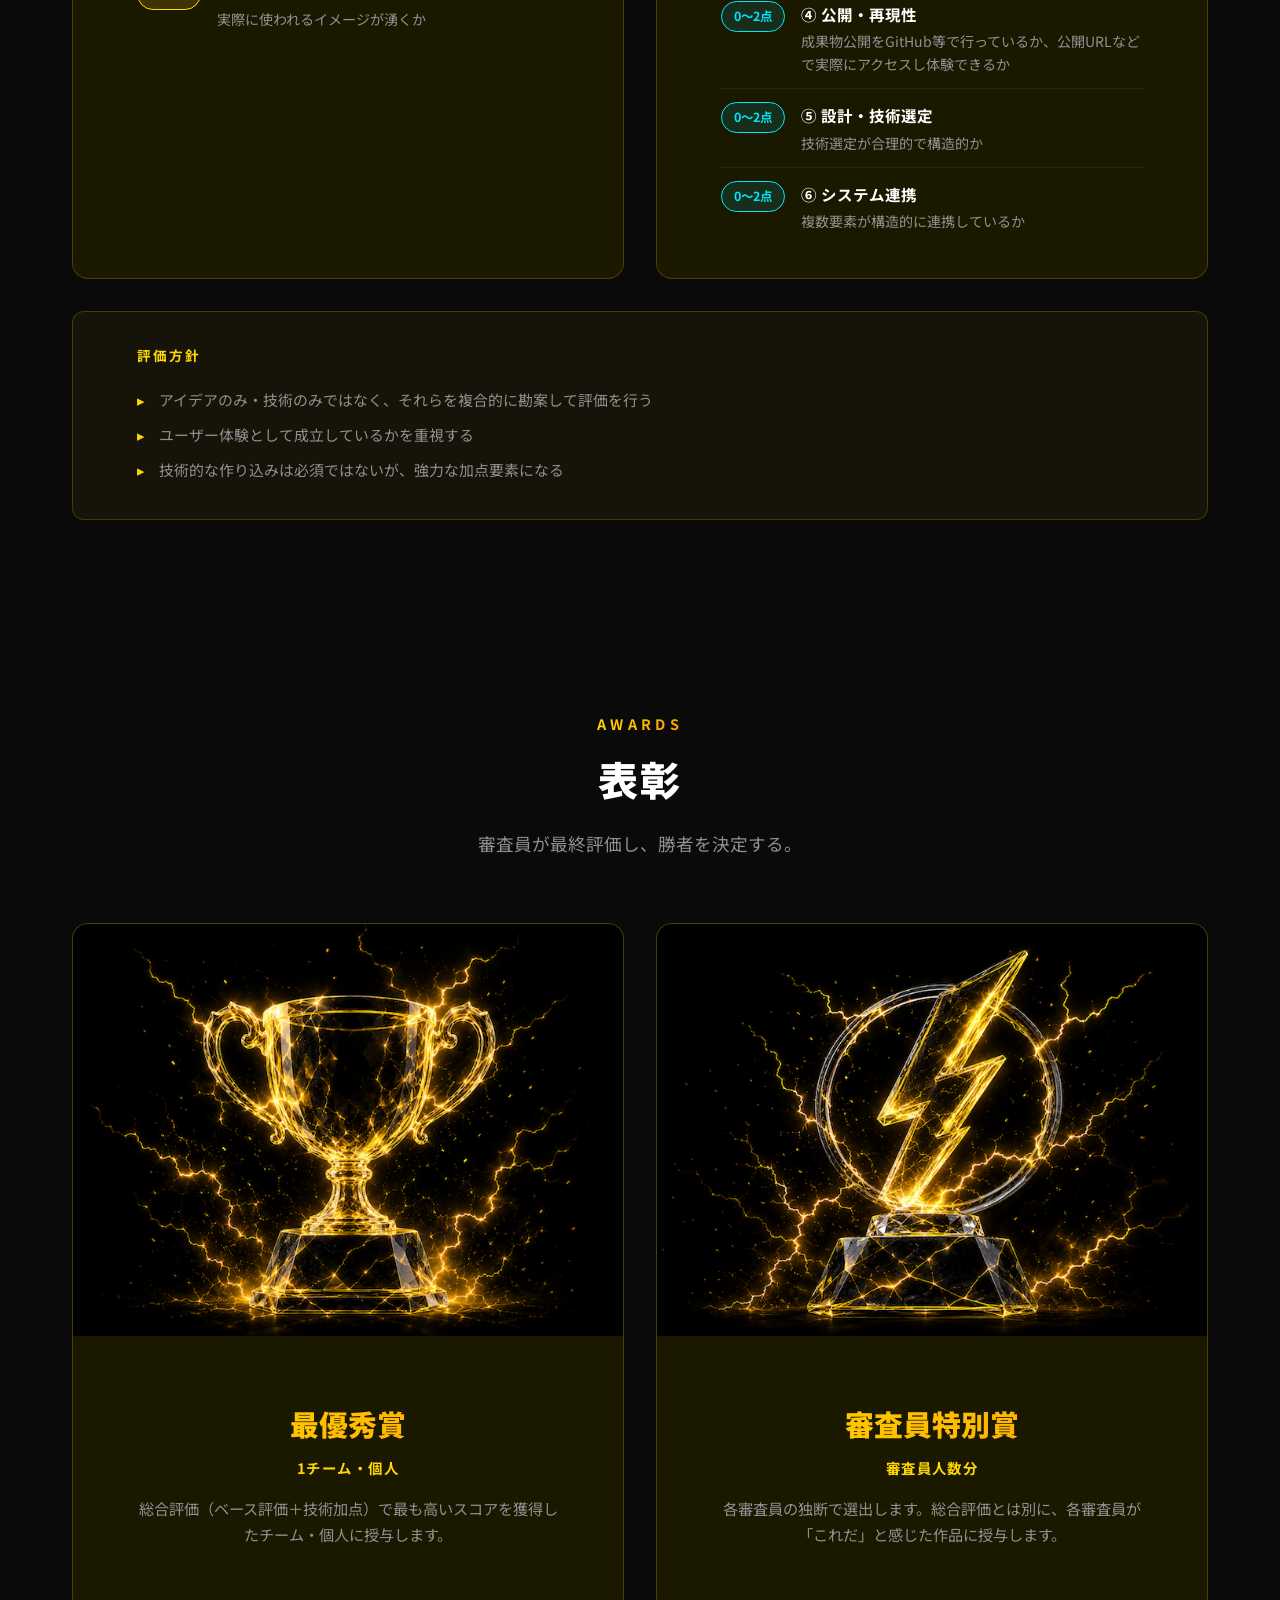
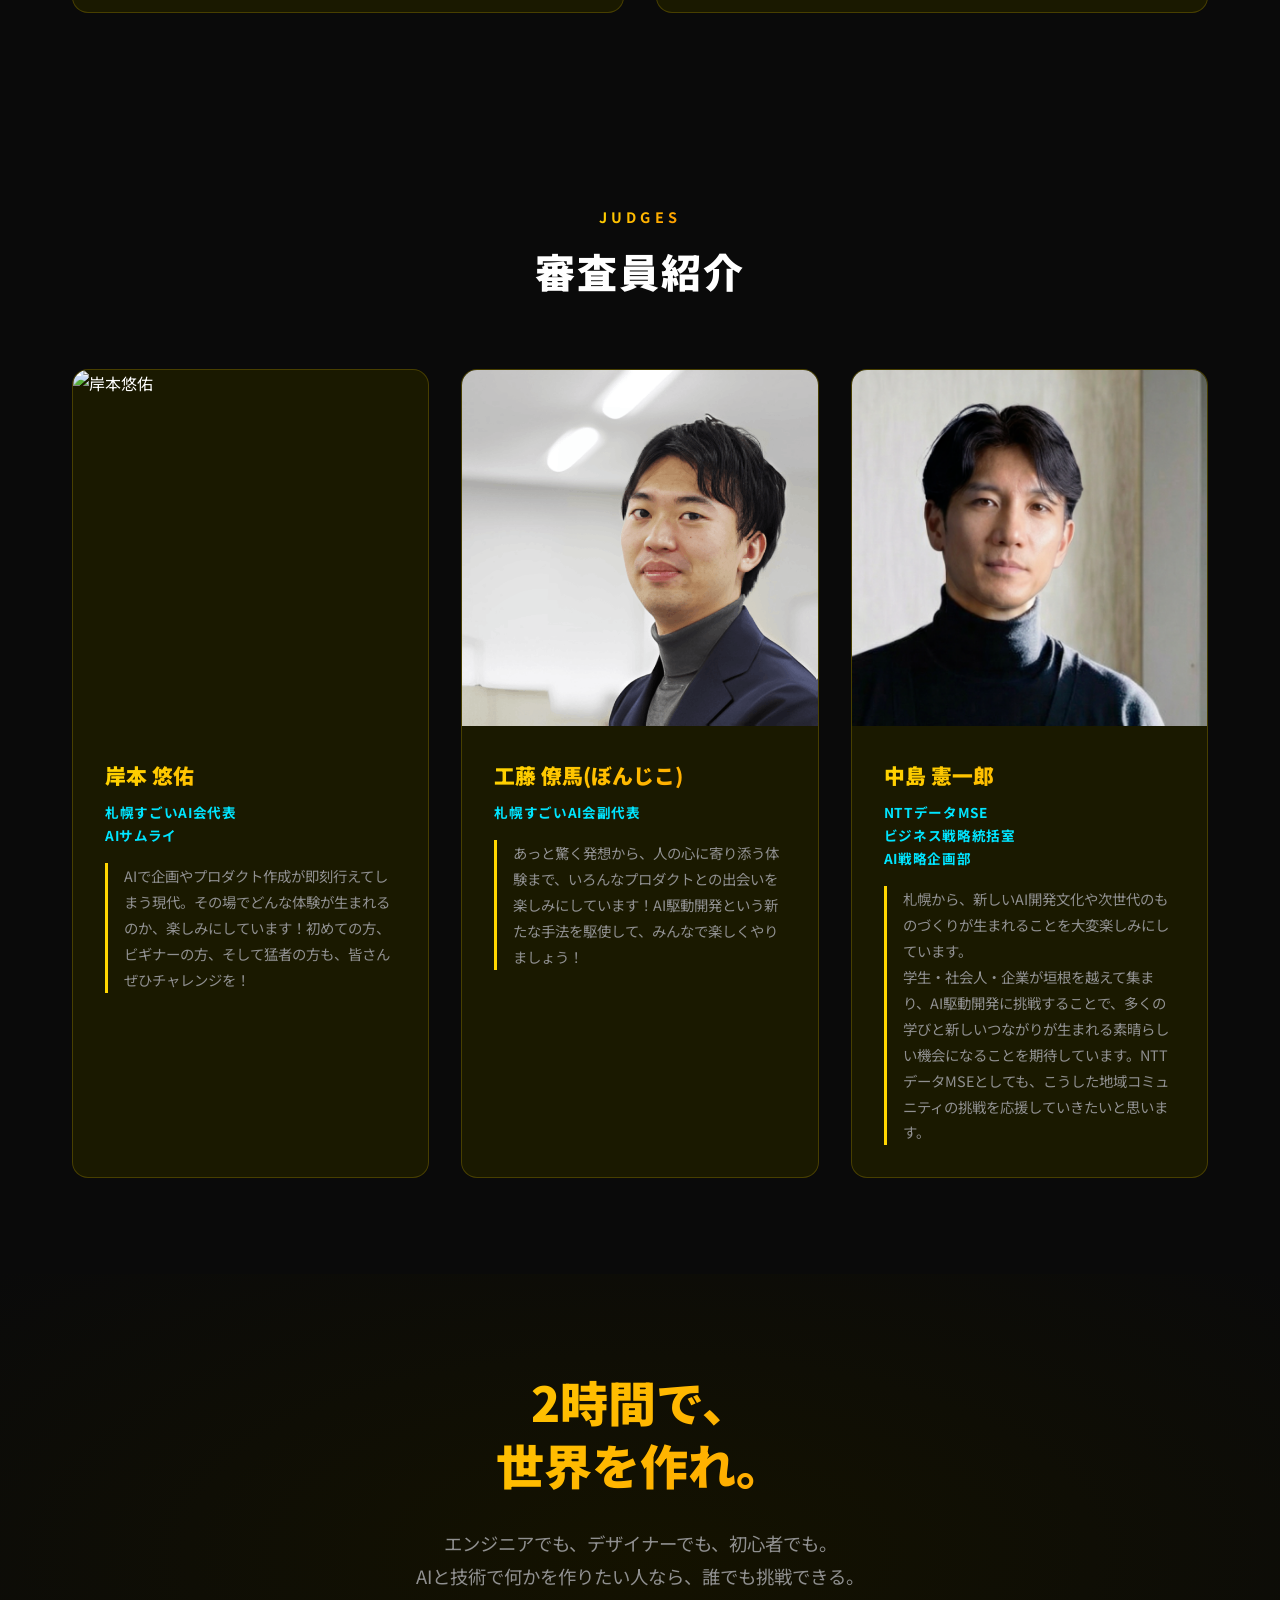
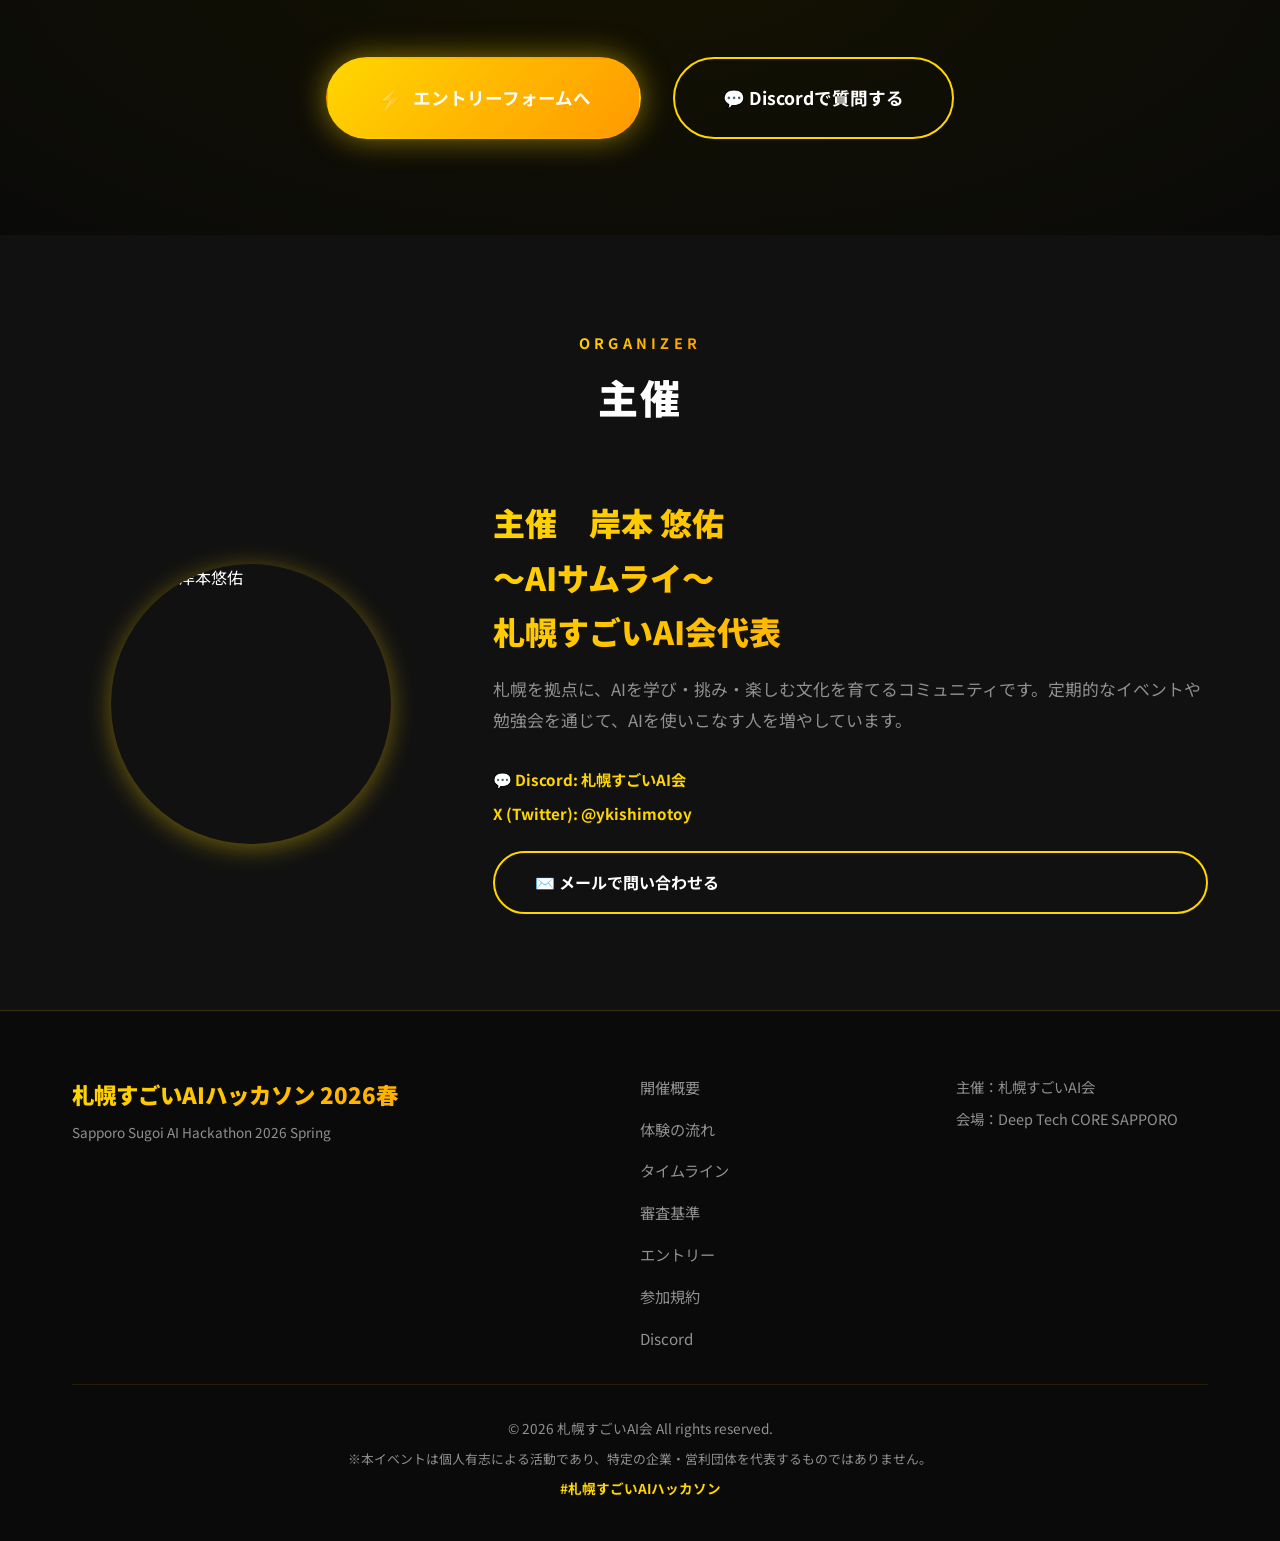
==== commit 86104806: "deleted Massan" ====
--- a/index.html
+++ b/index.html
@@ -659,6 +659,7 @@
                     </div>
                 </div>
 
+                <!--
                 <div class="judge-card">
                     <div class="judge-image-wrap">
                         <img src="images/massan.jpg" alt="吉田雅紀(マッサン)" class="judge-image">
@@ -669,6 +670,8 @@
                         <p class="judge-comment">AI駆動開発、やってみると「実装する内容と捨てる判断」で勝負が決まります。2時間という制約は不自由ではなく、むしろ意思決定が研ぎ澄まされる装置。皆さんがどう切り抜けて何を作ってくれるか、楽しみにしています！</p>
                     </div>
                 </div>
+                -->
+
 
             </div>
         </div>
--- a/style.css
+++ b/style.css
@@ -1728,10 +1728,10 @@
 
 .partners-grid {
     display: grid;
-    grid-template-columns: repeat(2, 1fr);
+    grid-template-columns: repeat(3, 1fr);
     gap: var(--spacing-md);
     margin-top: var(--spacing-lg);
-    max-width: 700px;
+    max-width: 1000px;
     margin-left: auto;
     margin-right: auto;
 }
@@ -1778,10 +1778,17 @@
     background: var(--dark-elevated);
 }
 
+@media (max-width: 768px) {
+    .partners-grid {
+        grid-template-columns: repeat(2, 1fr);
+        max-width: 600px;
+    }
+}
+
 @media (max-width: 480px) {
     .partners-grid {
         grid-template-columns: 1fr;
-        max-width: 280px;
+        max-width: 340px;
     }
 }
 
@@ -2045,10 +2052,10 @@
 
 .partners-grid {
     display: grid;
-    grid-template-columns: repeat(2, 1fr);
+    grid-template-columns: repeat(3, 1fr);
     gap: var(--spacing-md);
     margin-top: var(--spacing-lg);
-    max-width: 700px;
+    max-width: 1000px;
     margin-left: auto;
     margin-right: auto;
 }
@@ -2089,6 +2096,20 @@
     font-weight: 700;
     color: var(--text-primary);
     text-align: center;
+}
+
+@media (max-width: 768px) {
+    .partners-grid {
+        grid-template-columns: repeat(2, 1fr);
+        max-width: 600px;
+    }
+}
+
+@media (max-width: 480px) {
+    .partners-grid {
+        grid-template-columns: 1fr;
+        max-width: 340px;
+    }
 }
 
 /* ─── Rules Doc Buttons ─── */
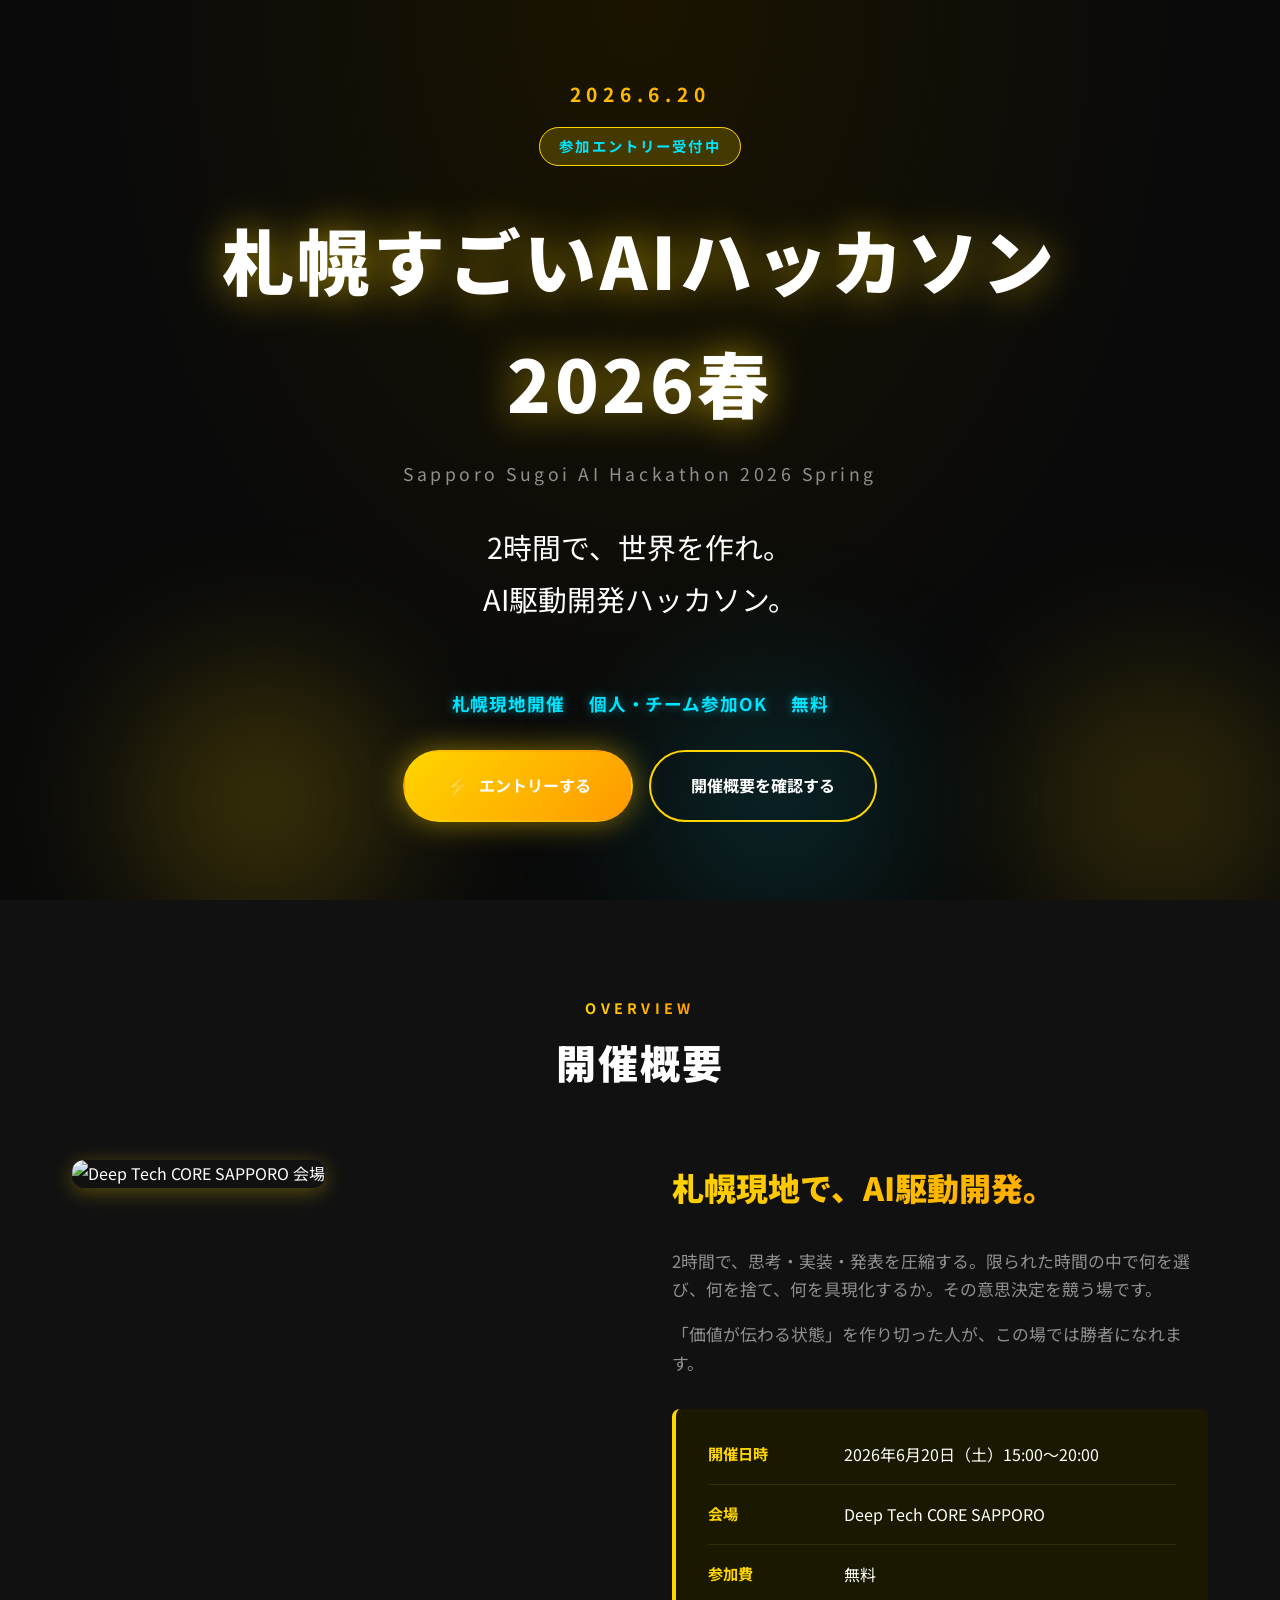
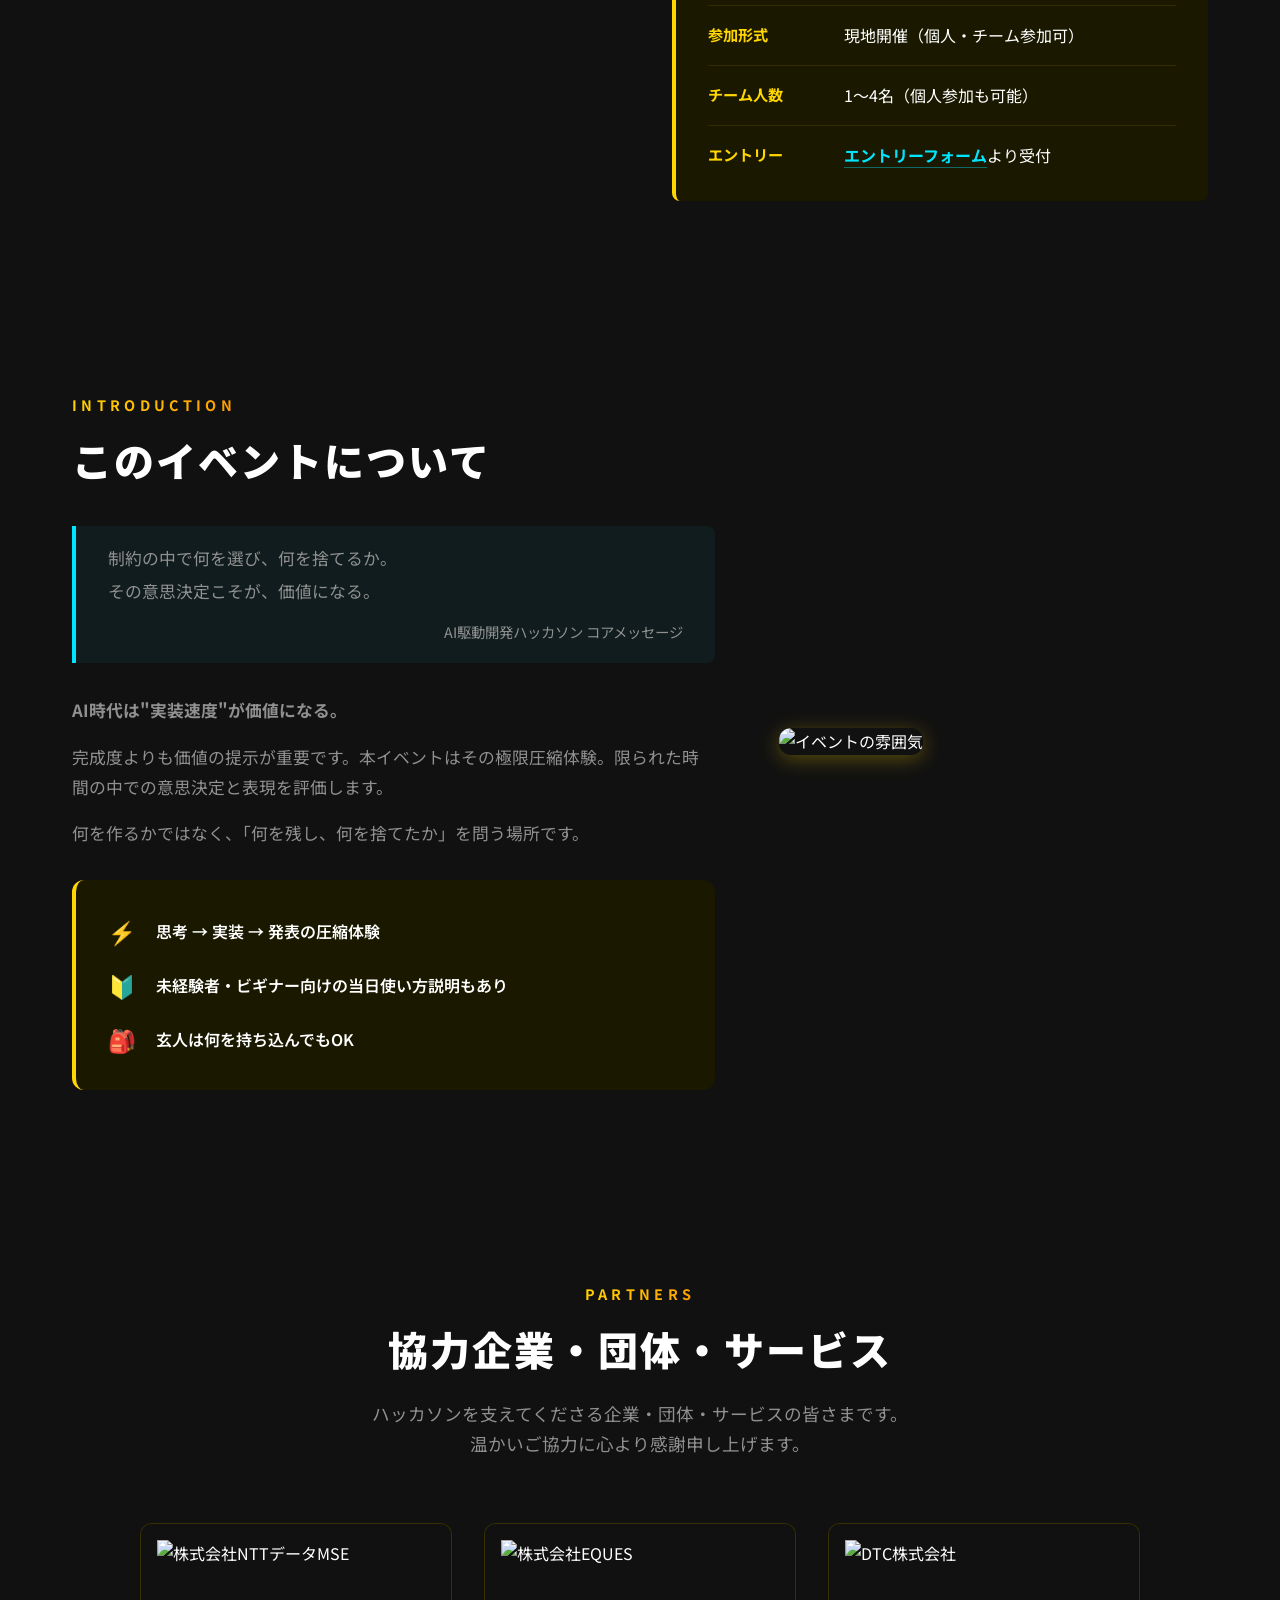
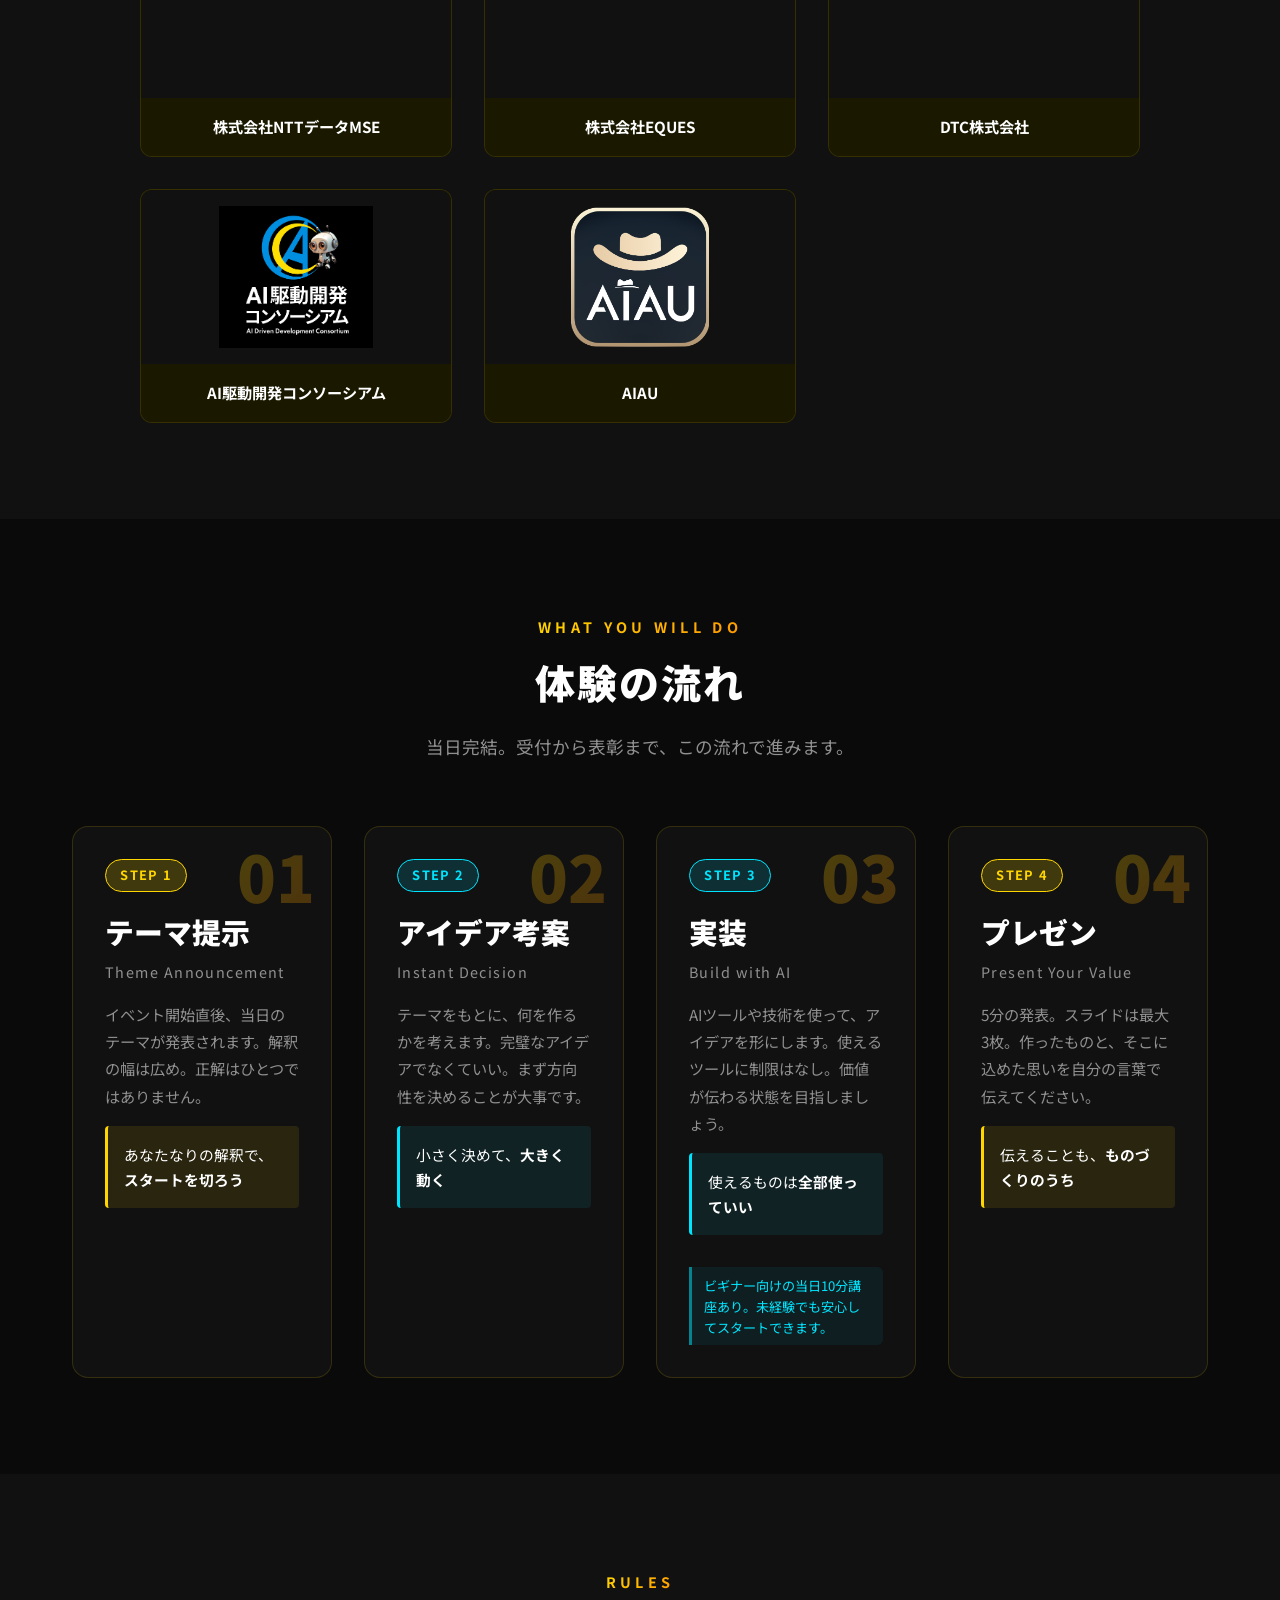
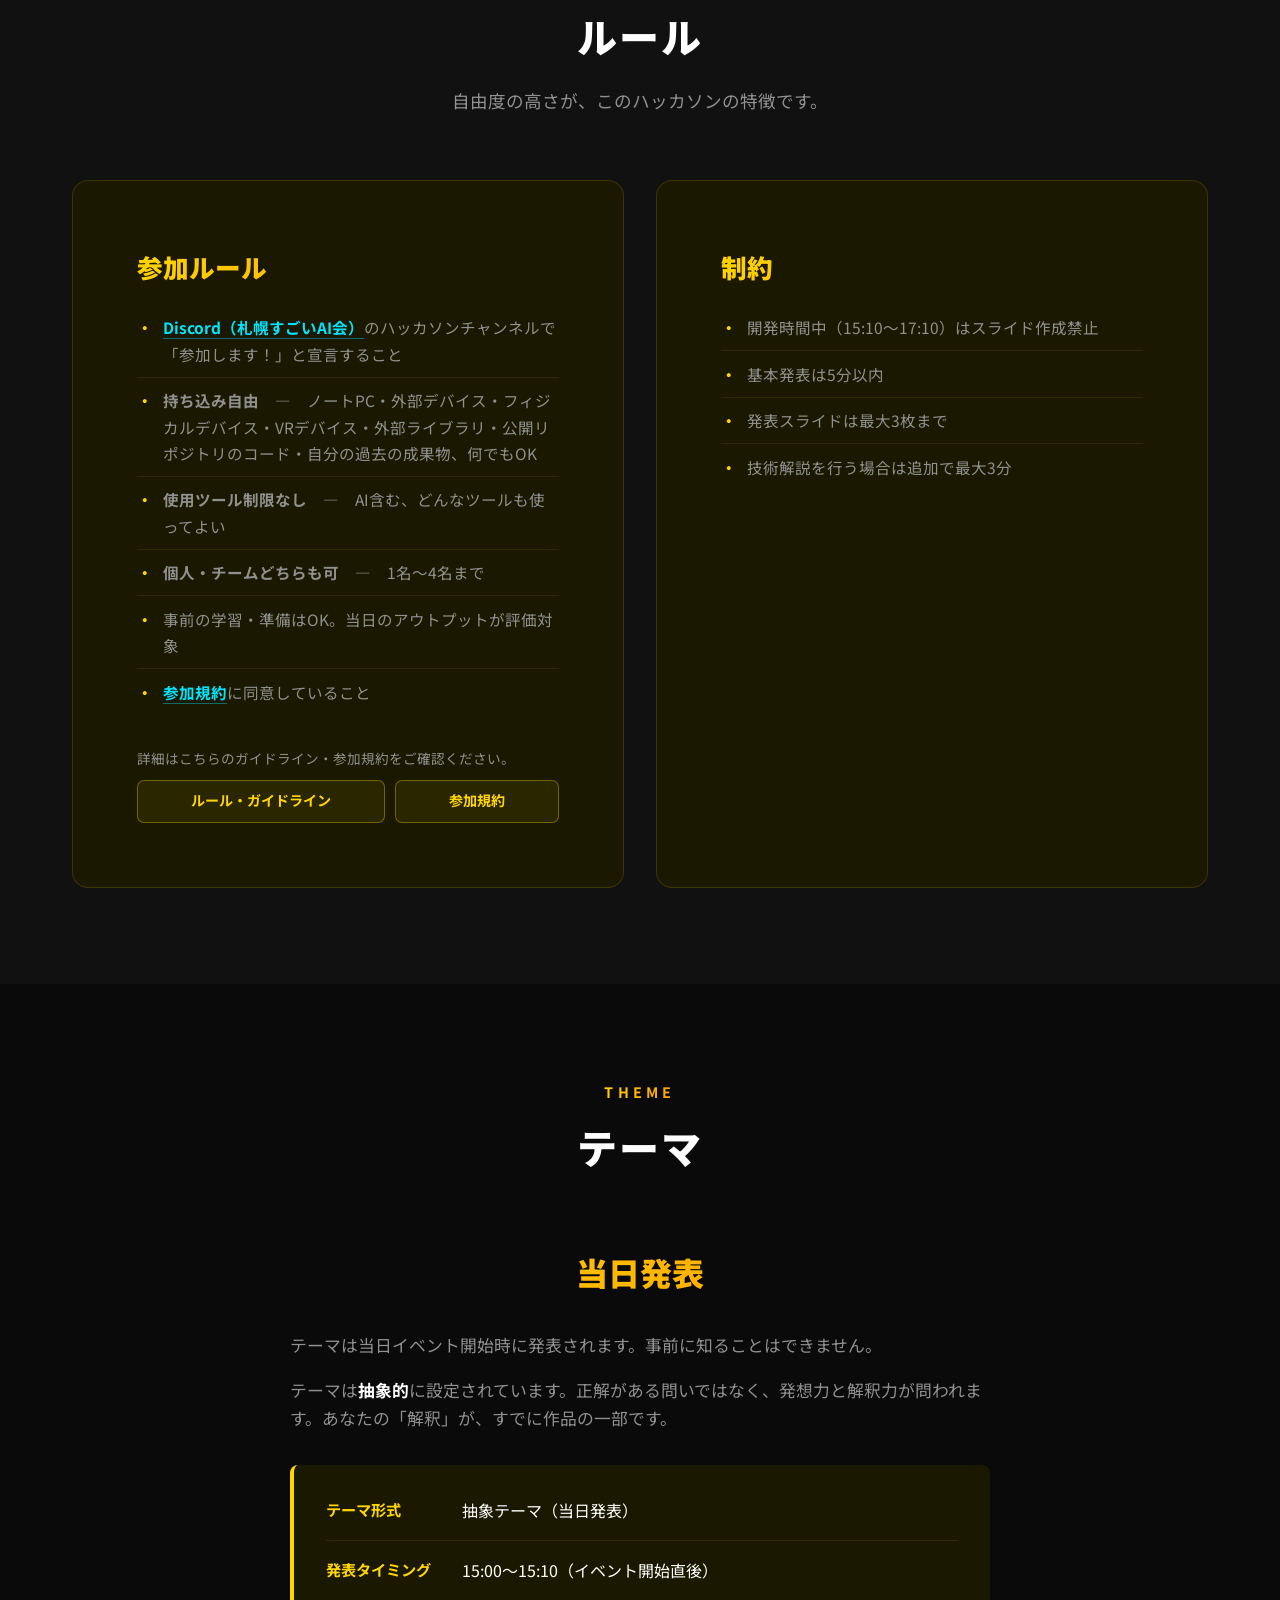
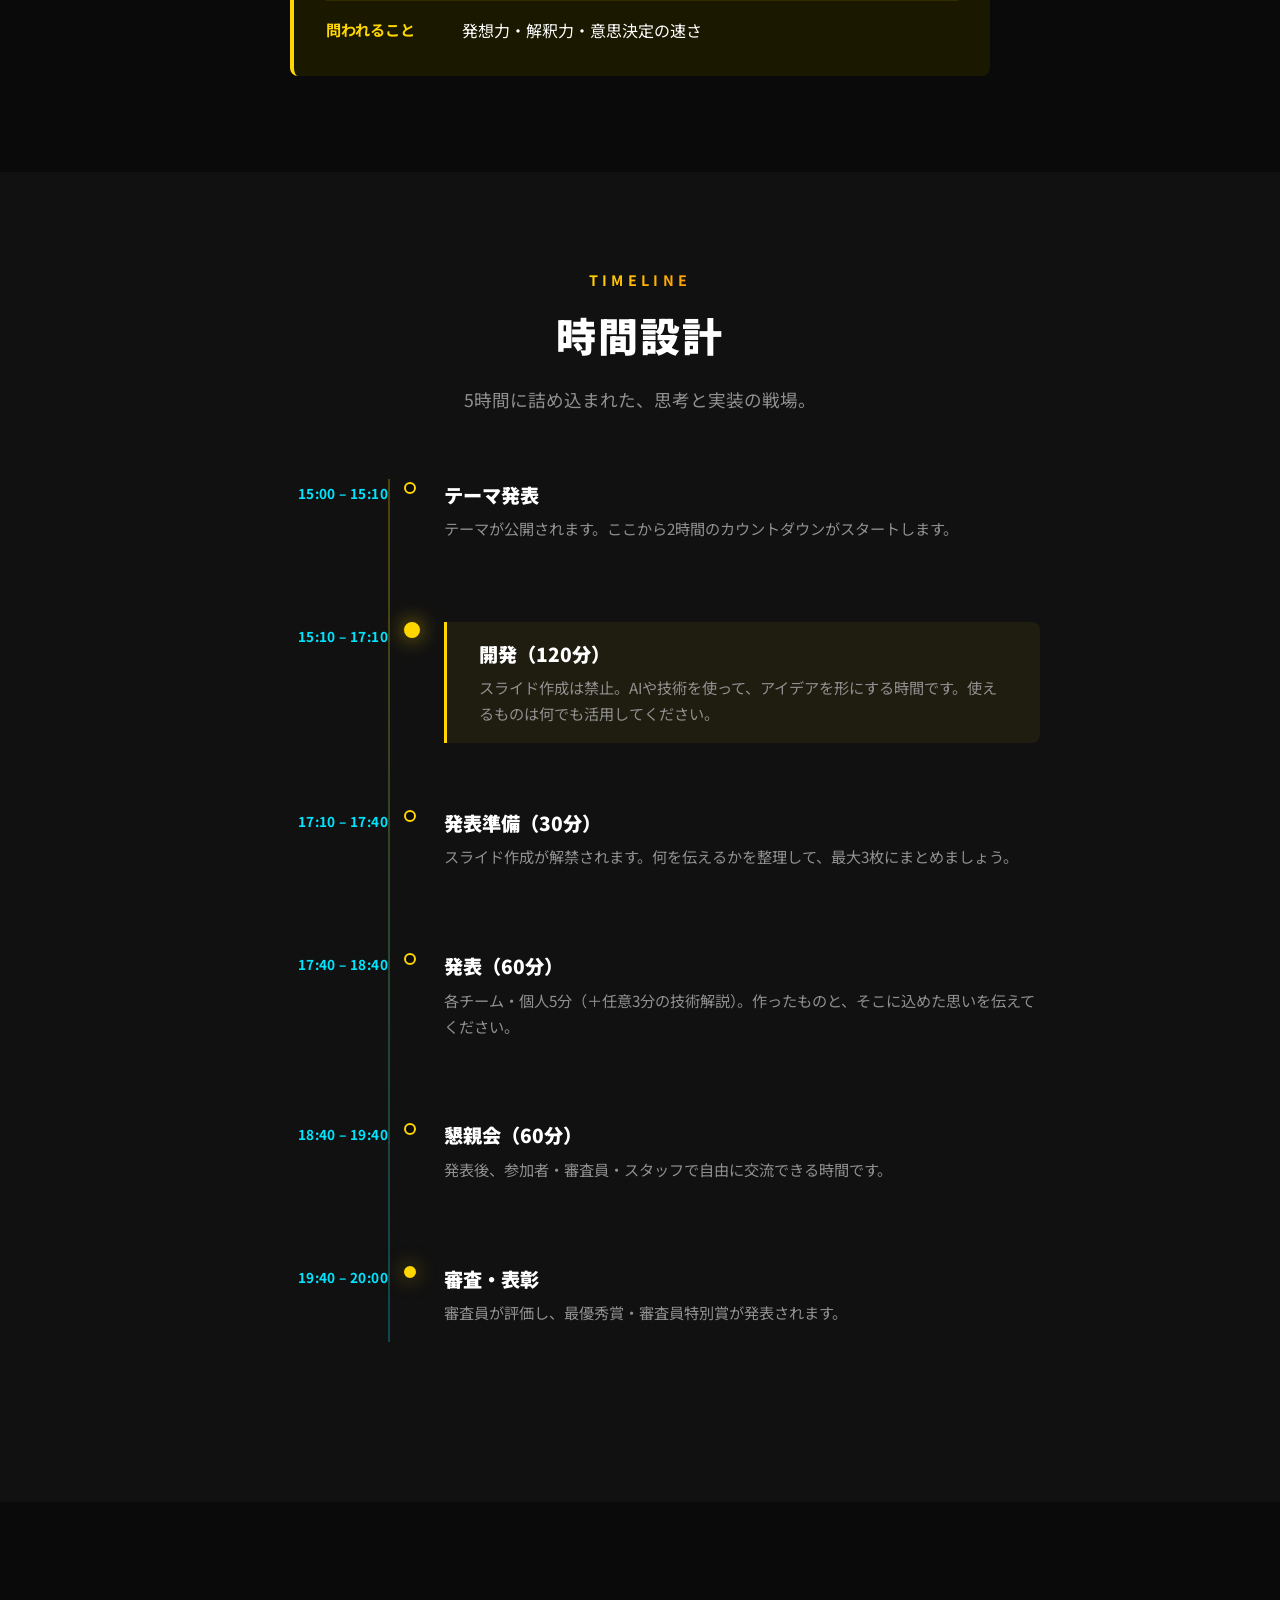
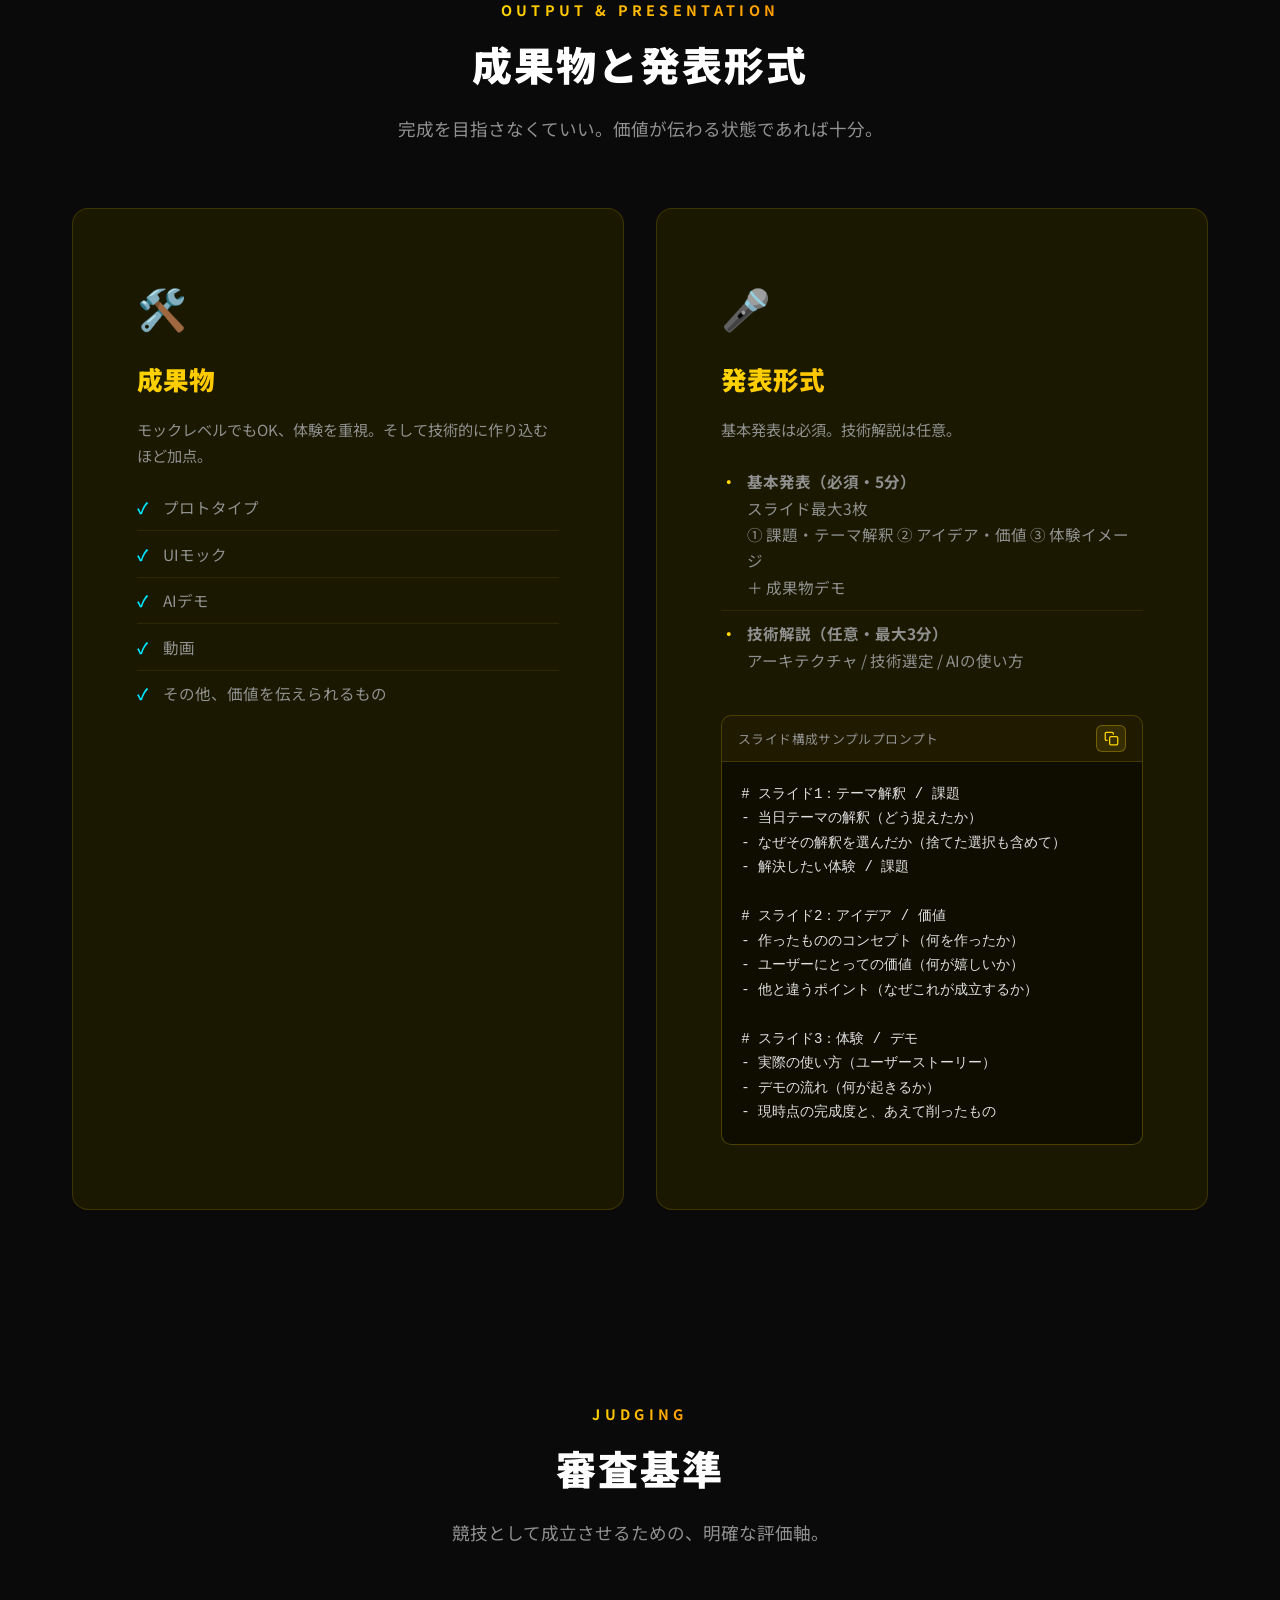
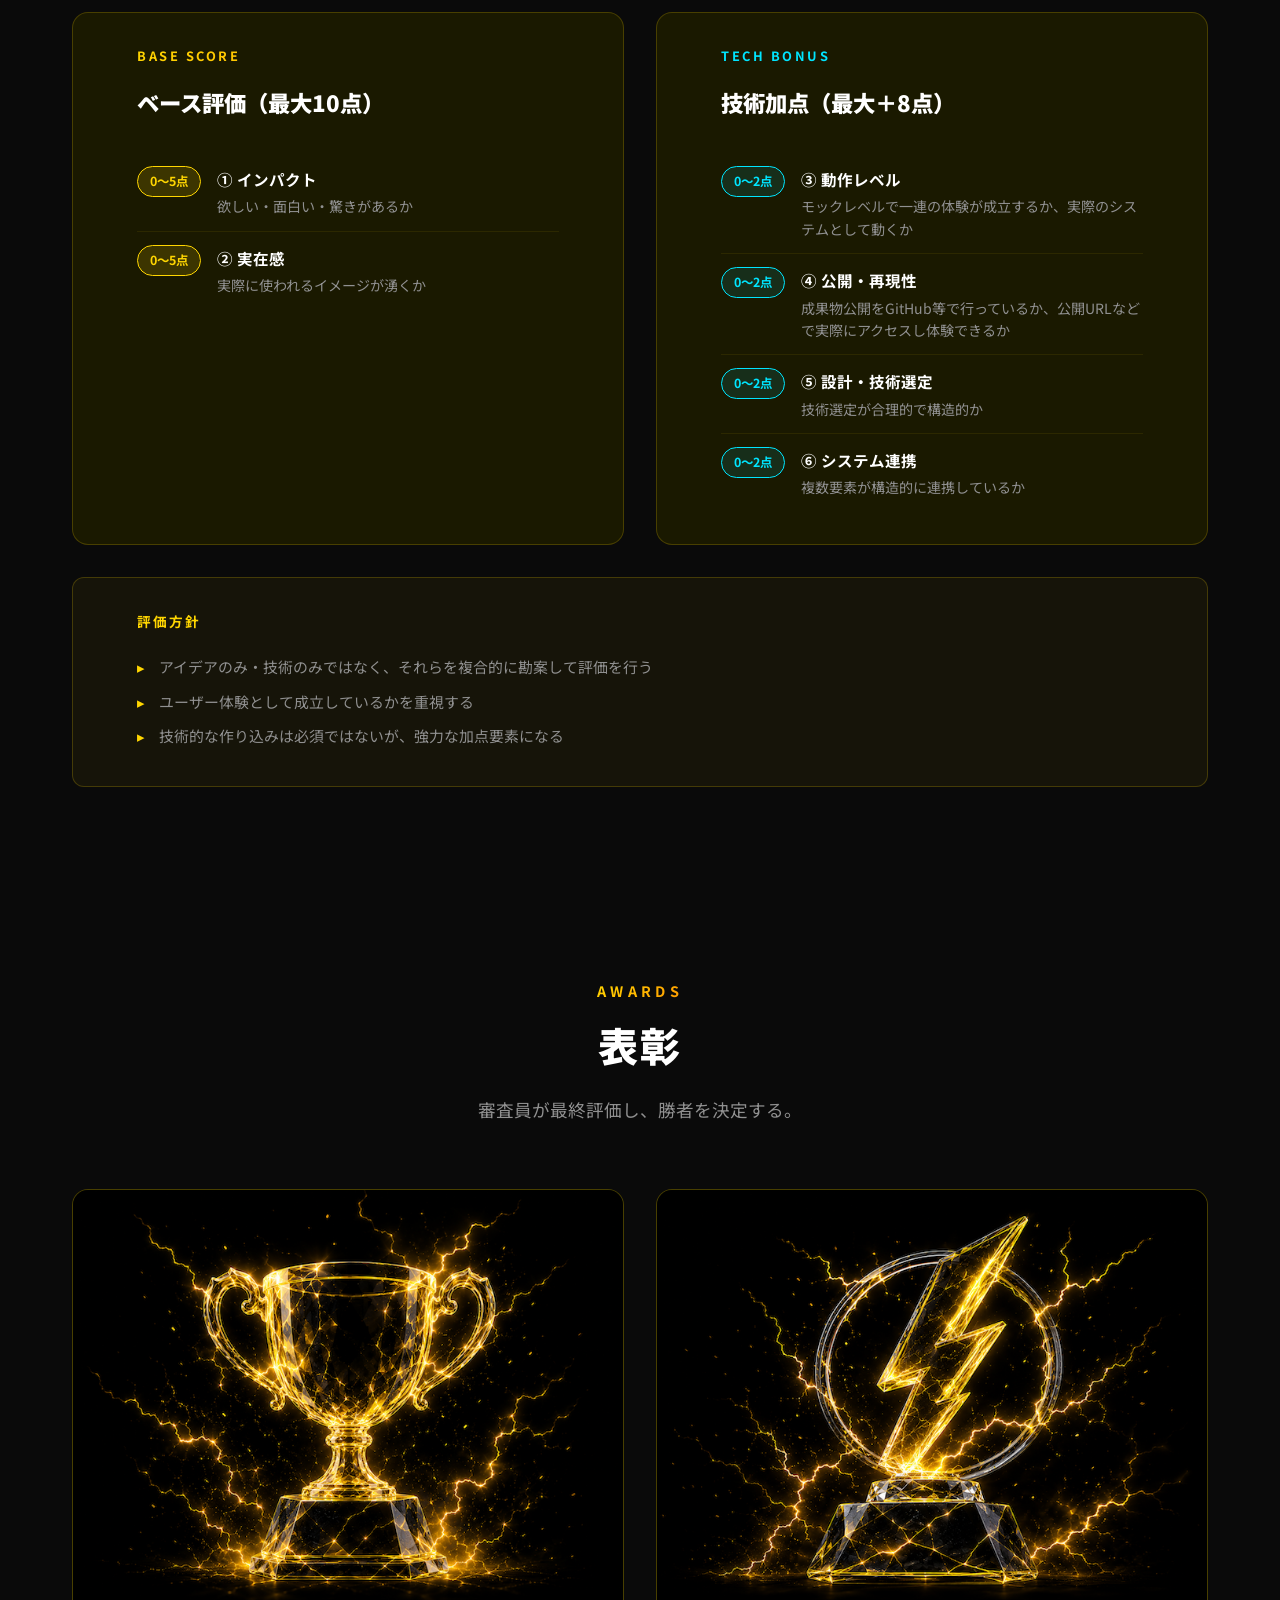
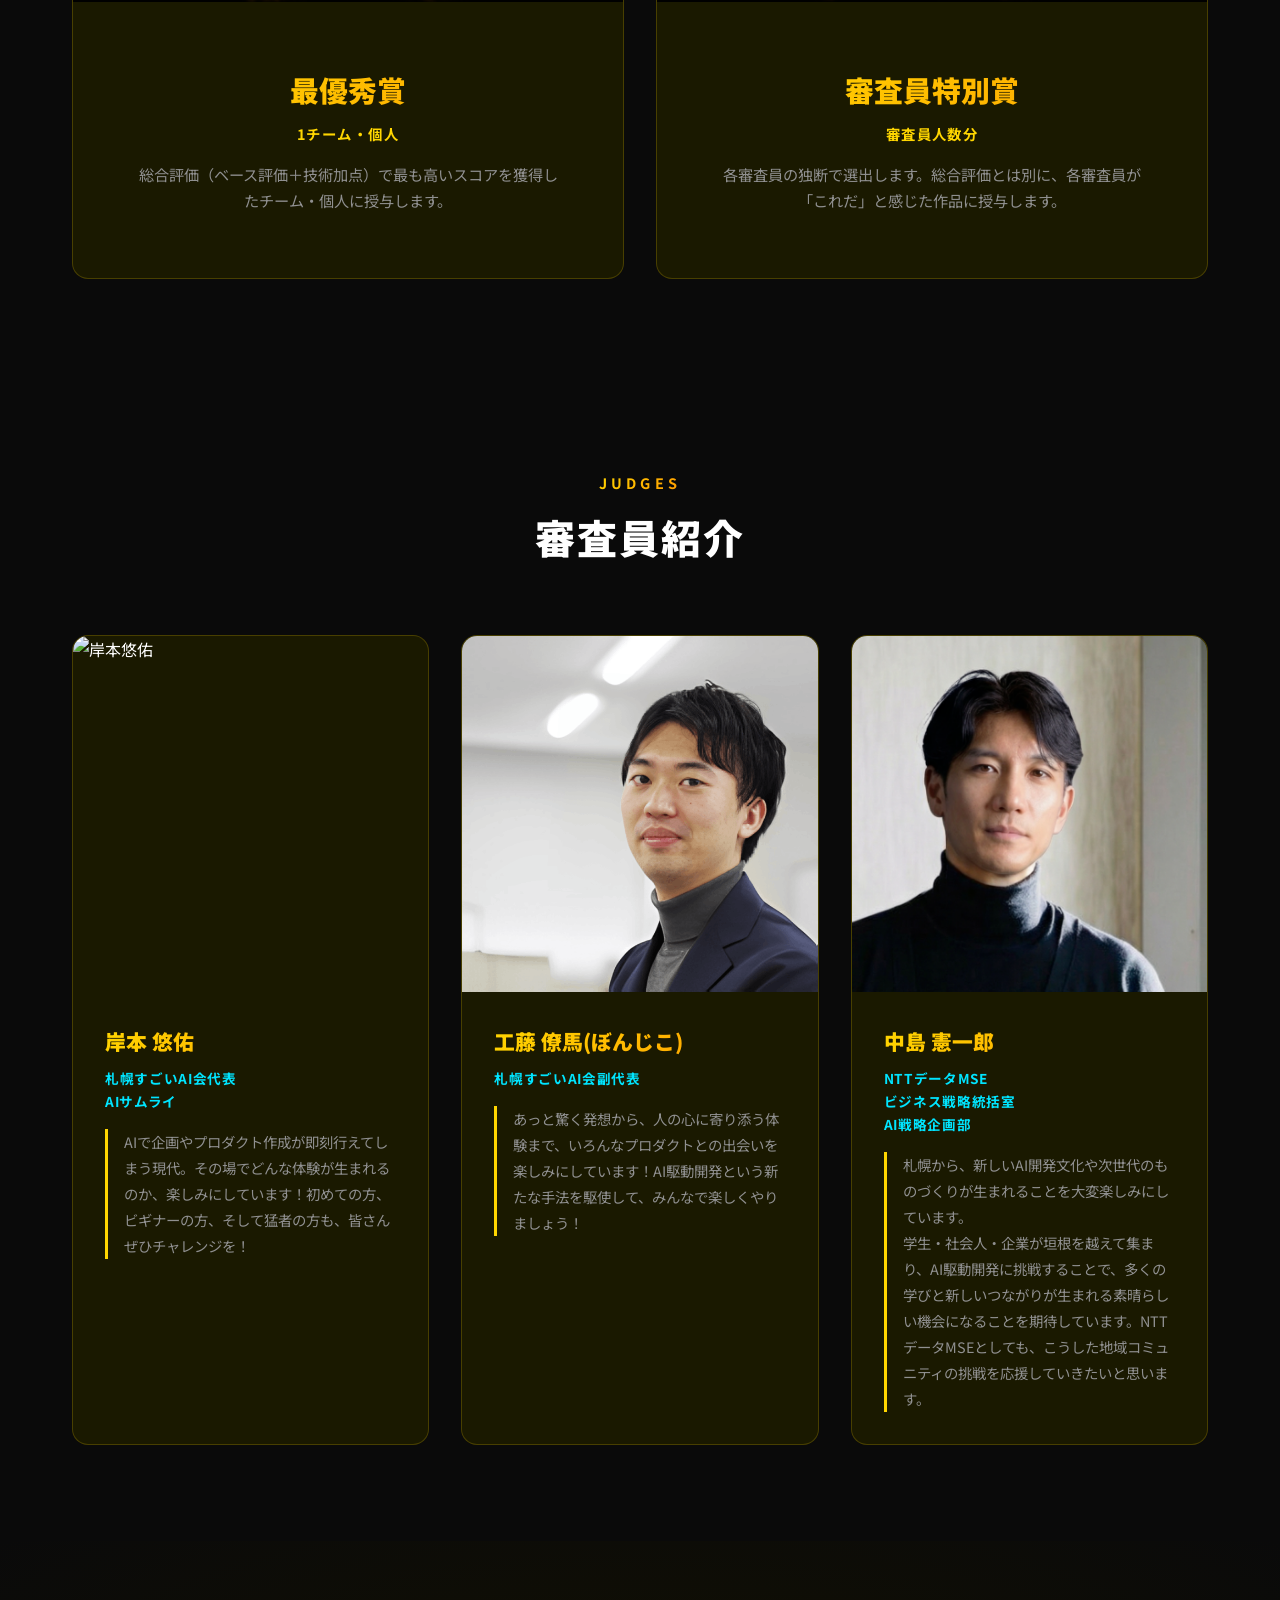
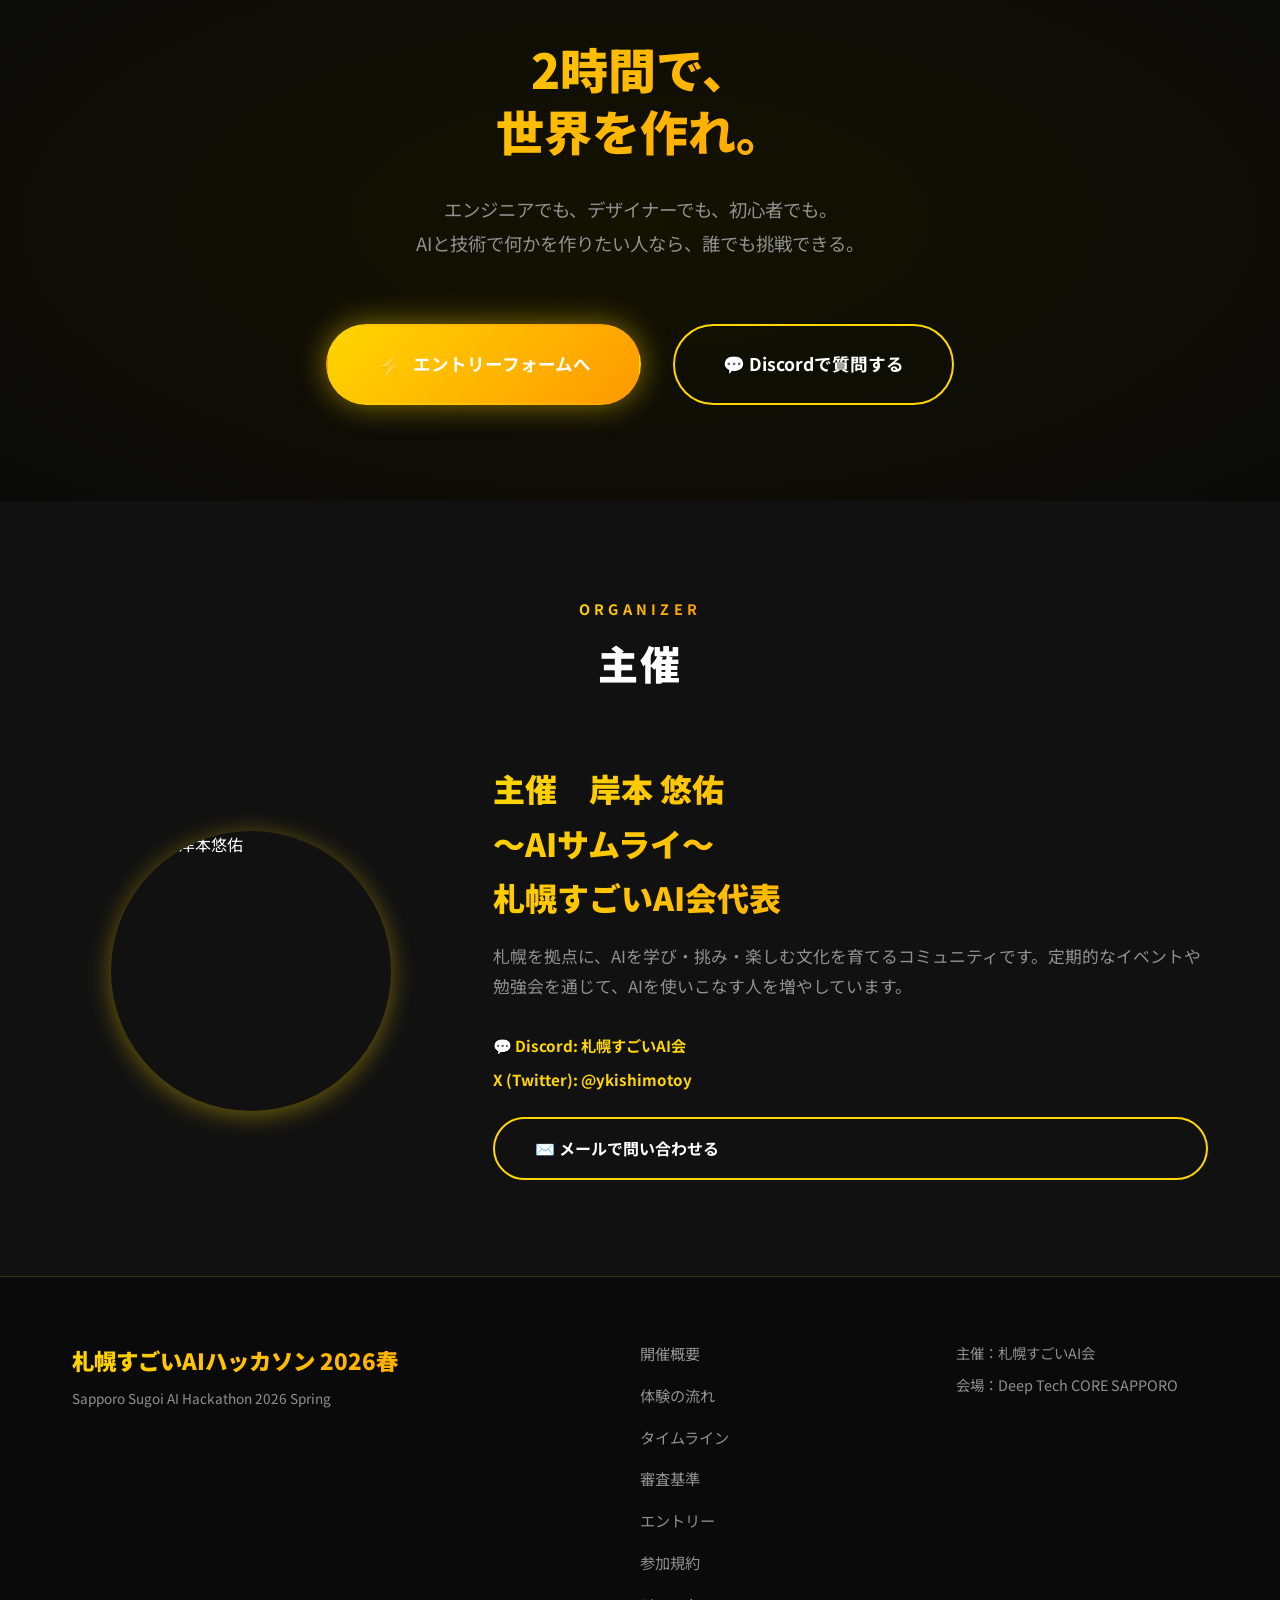
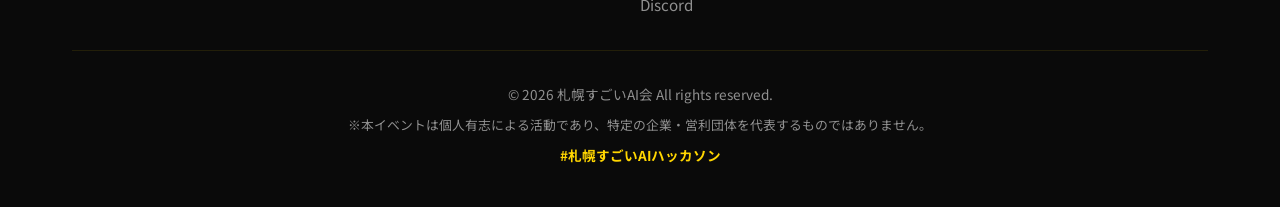
==== commit 3a0b5bec: "add MSE and EQUES cards" ====
--- a/index.html
+++ b/index.html
@@ -173,6 +173,20 @@
             </div>
             <div class="partners-grid">
 
+                <a href="https://www.nttd-mse.com/" target="_blank" rel="noopener noreferrer" class="partner-card">
+                    <div class="partner-logo">
+                        <img src="images/NTTDMSE_logo.png" alt="株式会社NTTデータMSE">
+                    </div>
+                    <div class="partner-name">株式会社NTTデータMSE</div>
+                </a>
+
+                <a href="https://eques.co.jp/" target="_blank" rel="noopener noreferrer" class="partner-card">
+                    <div class="partner-logo">
+                        <img src="images/eques-header-logo.png" alt="株式会社EQUES">
+                    </div>
+                    <div class="partner-name">株式会社EQUES</div>
+                </a>
+
                 <a href="https://deeptech-core.com" target="_blank" rel="noopener noreferrer" class="partner-card">
                     <div class="partner-logo">
                         <img src="images/DTC_logo.png" alt="DTC株式会社">
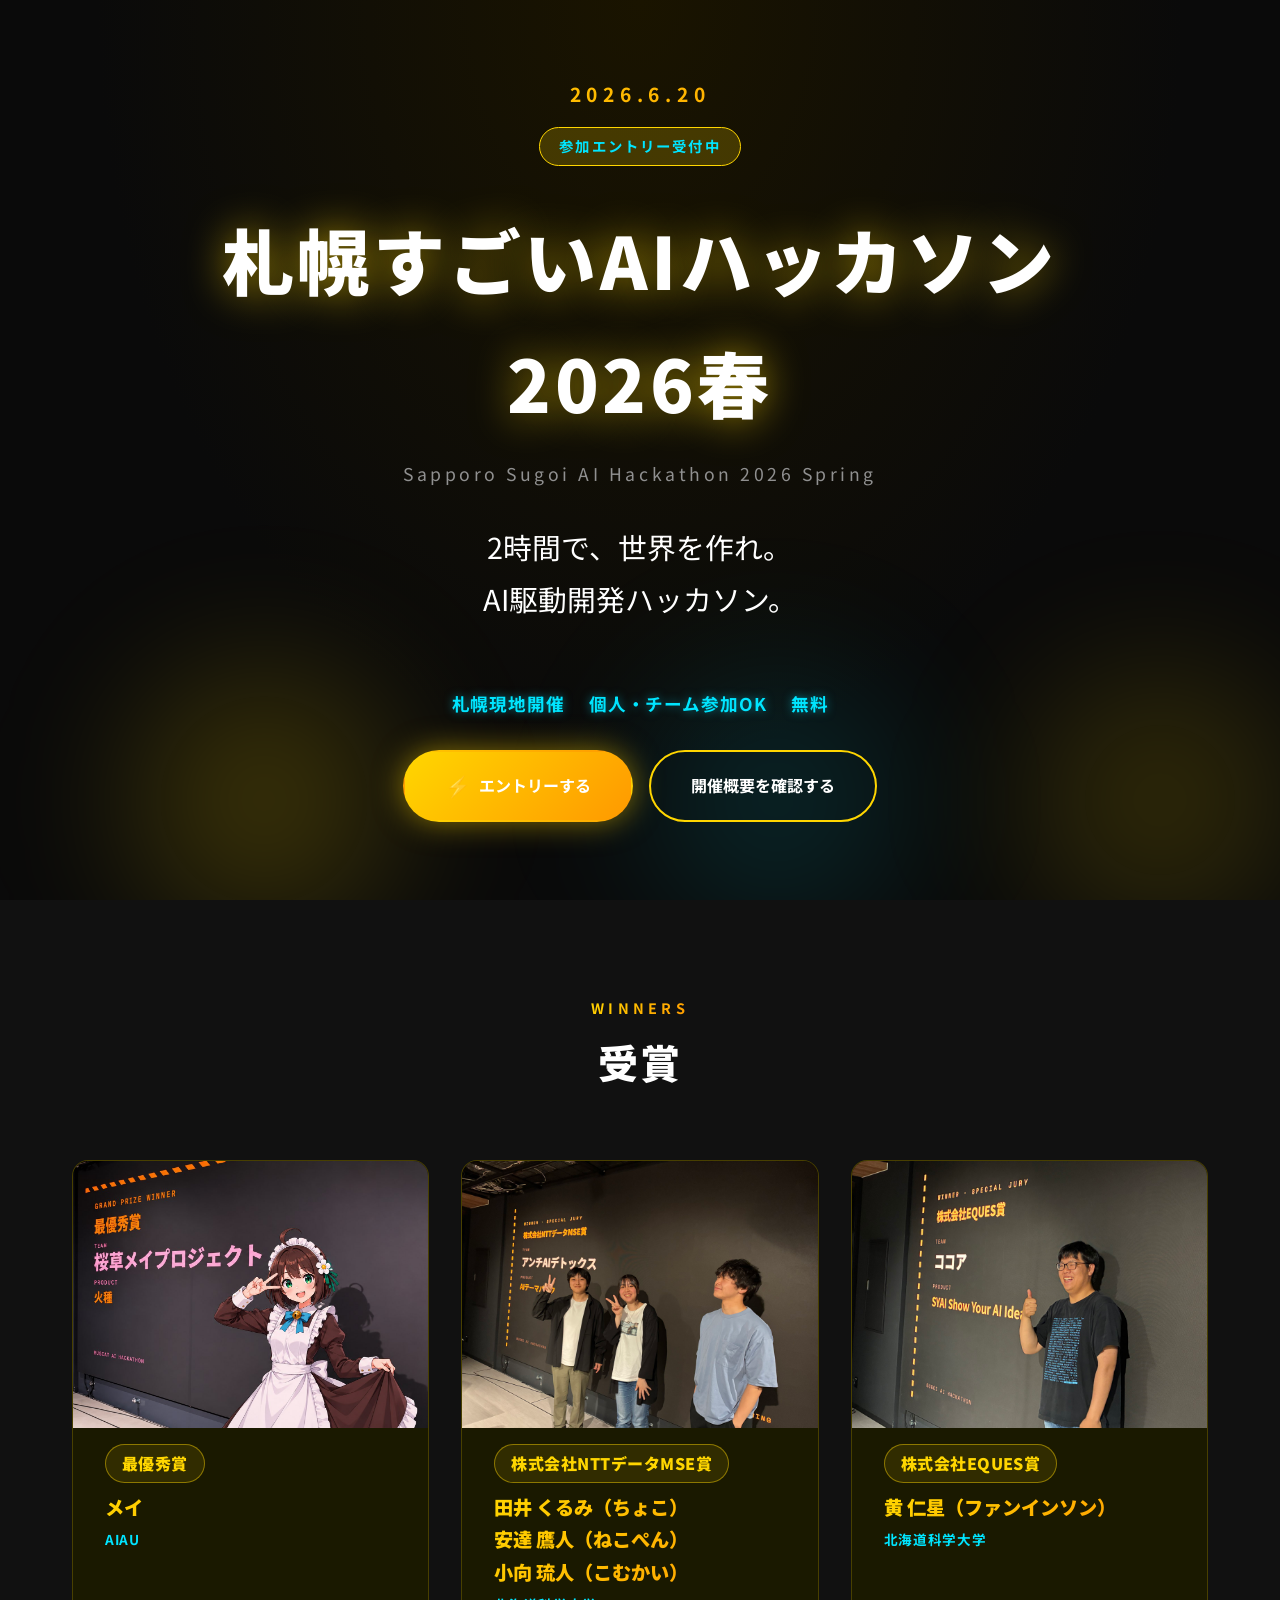
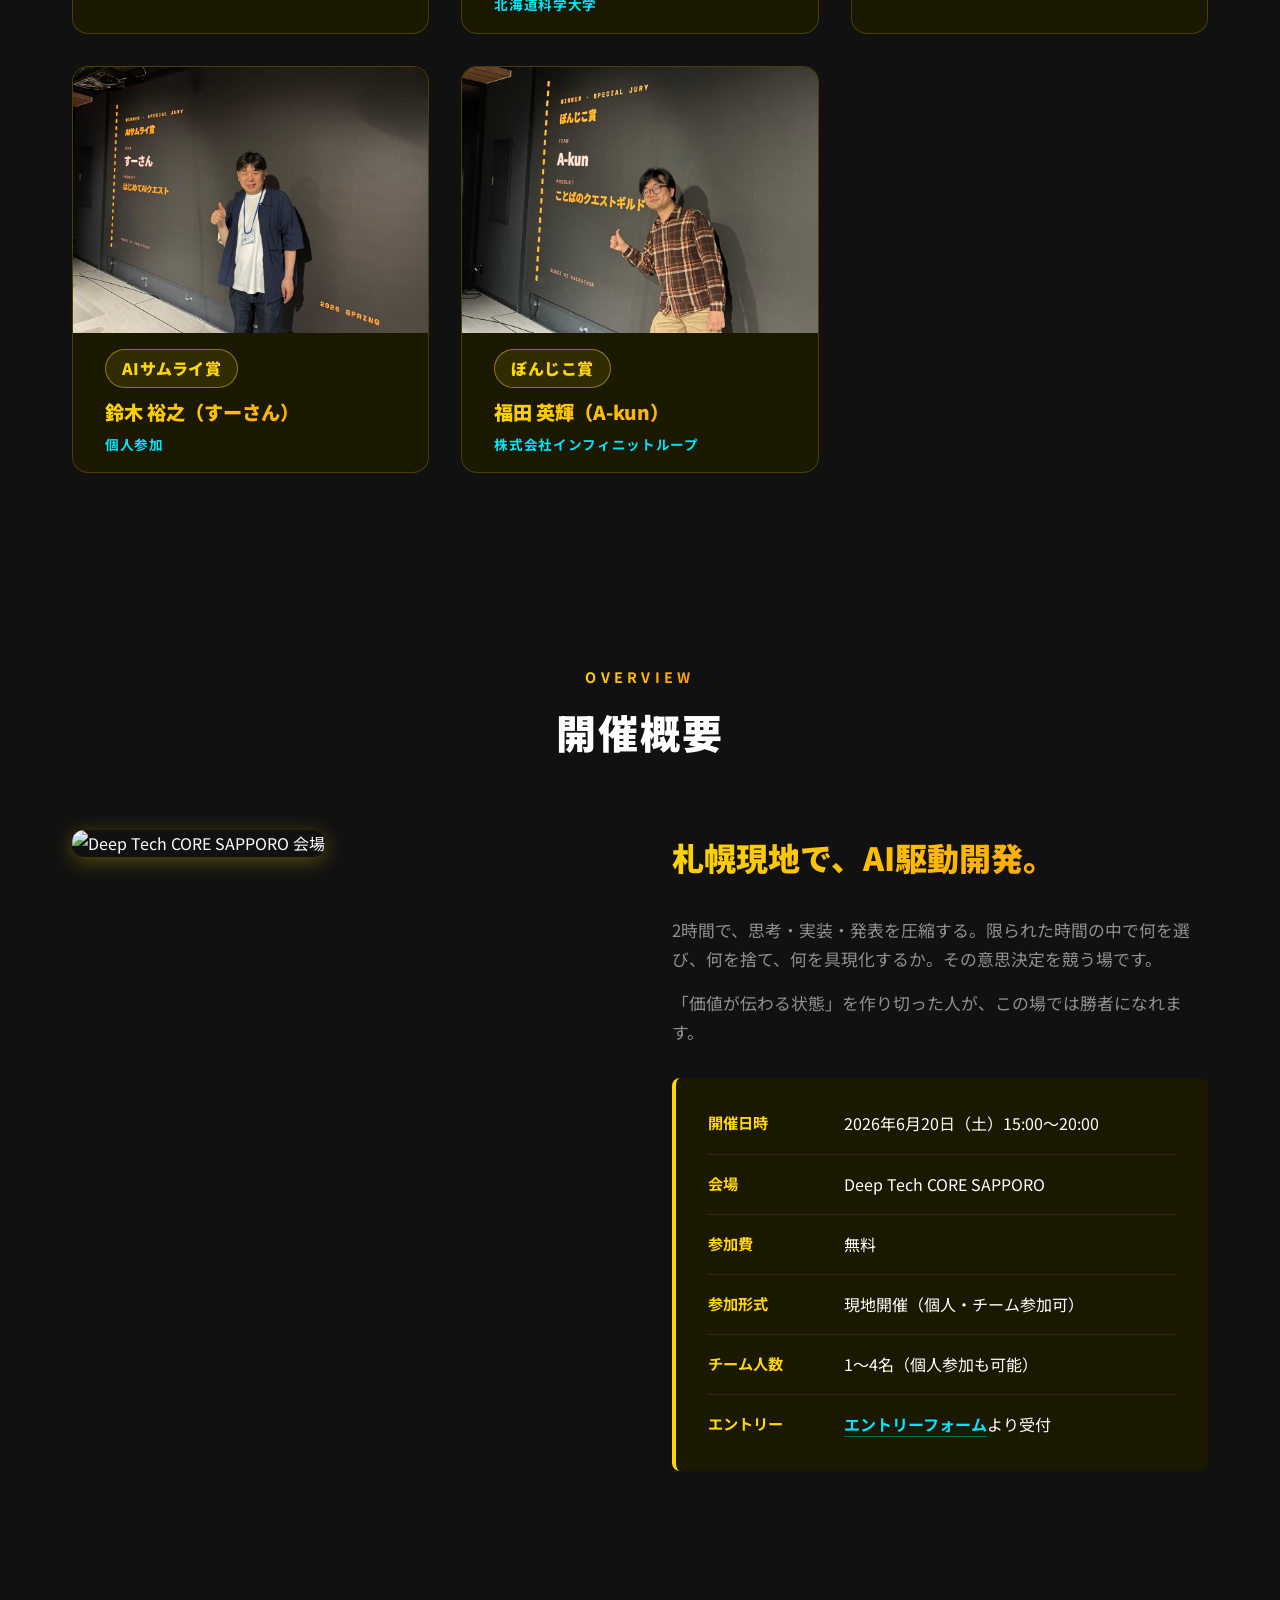
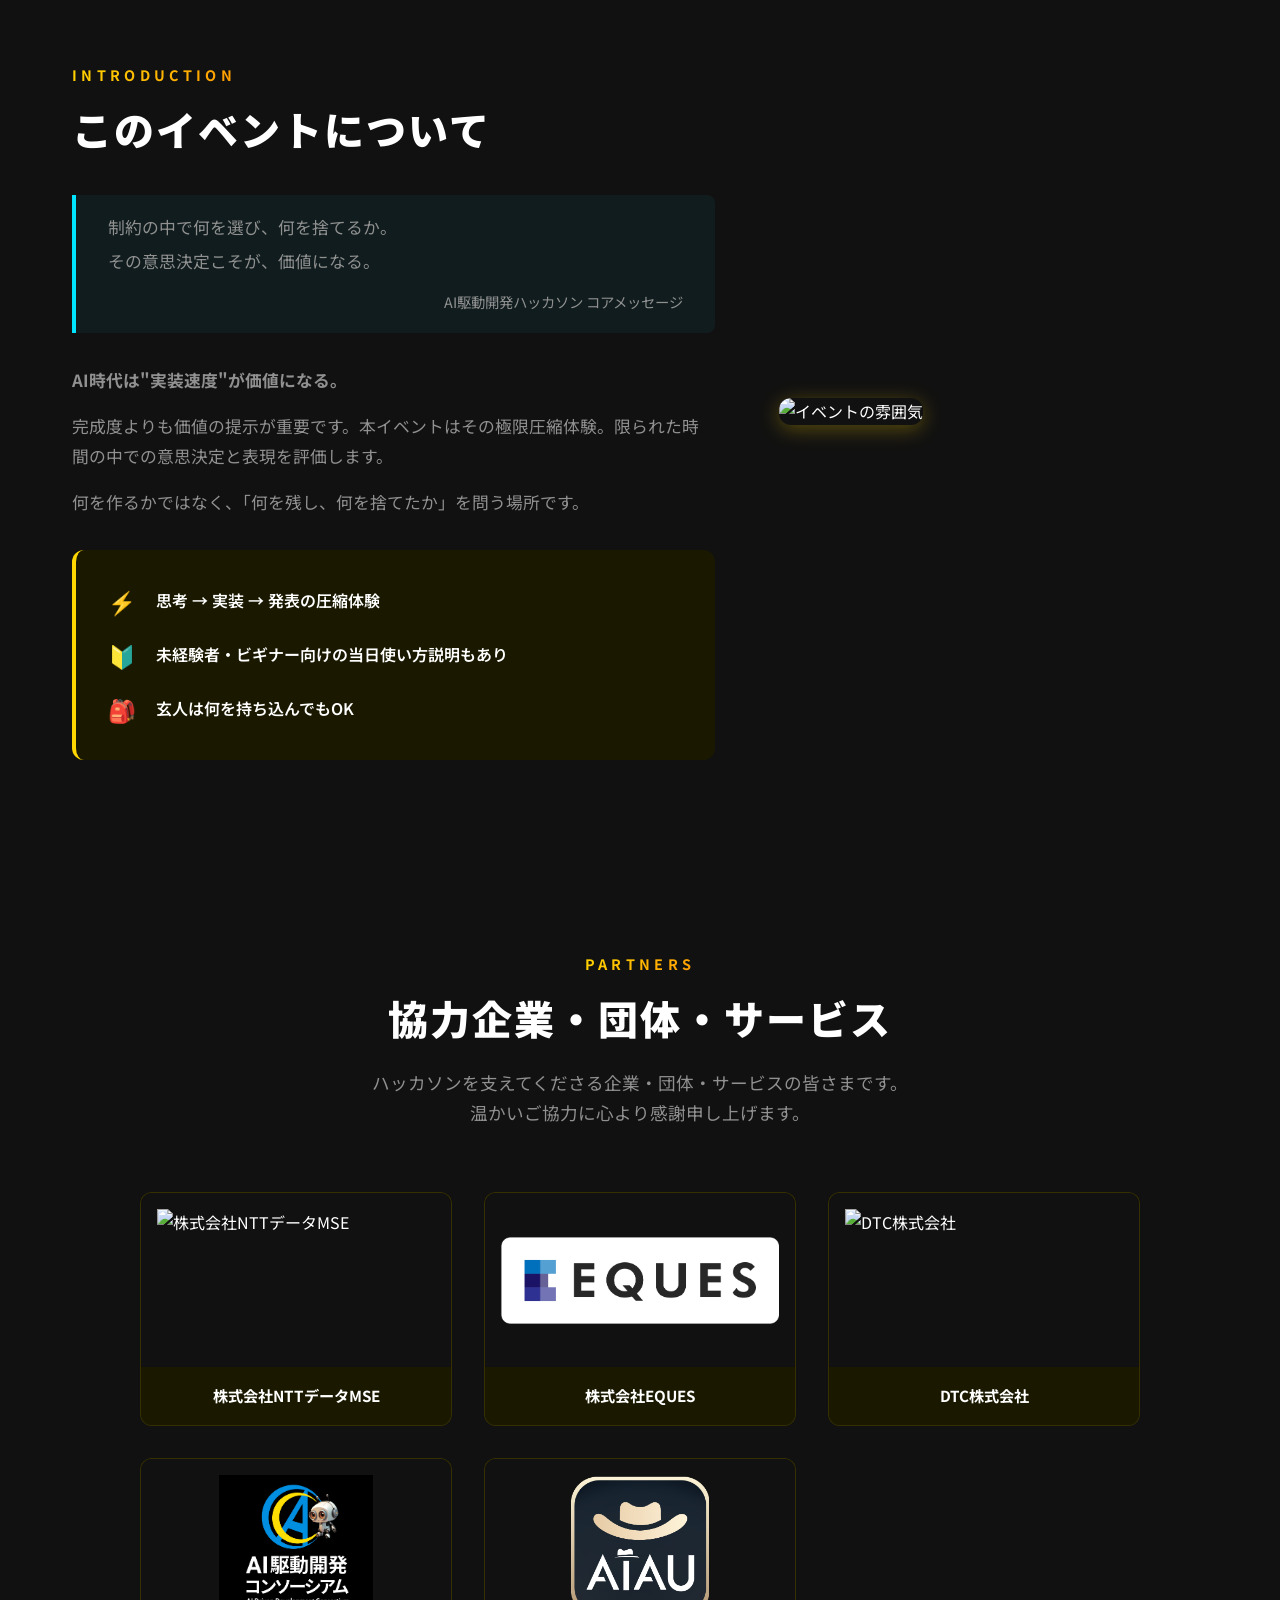
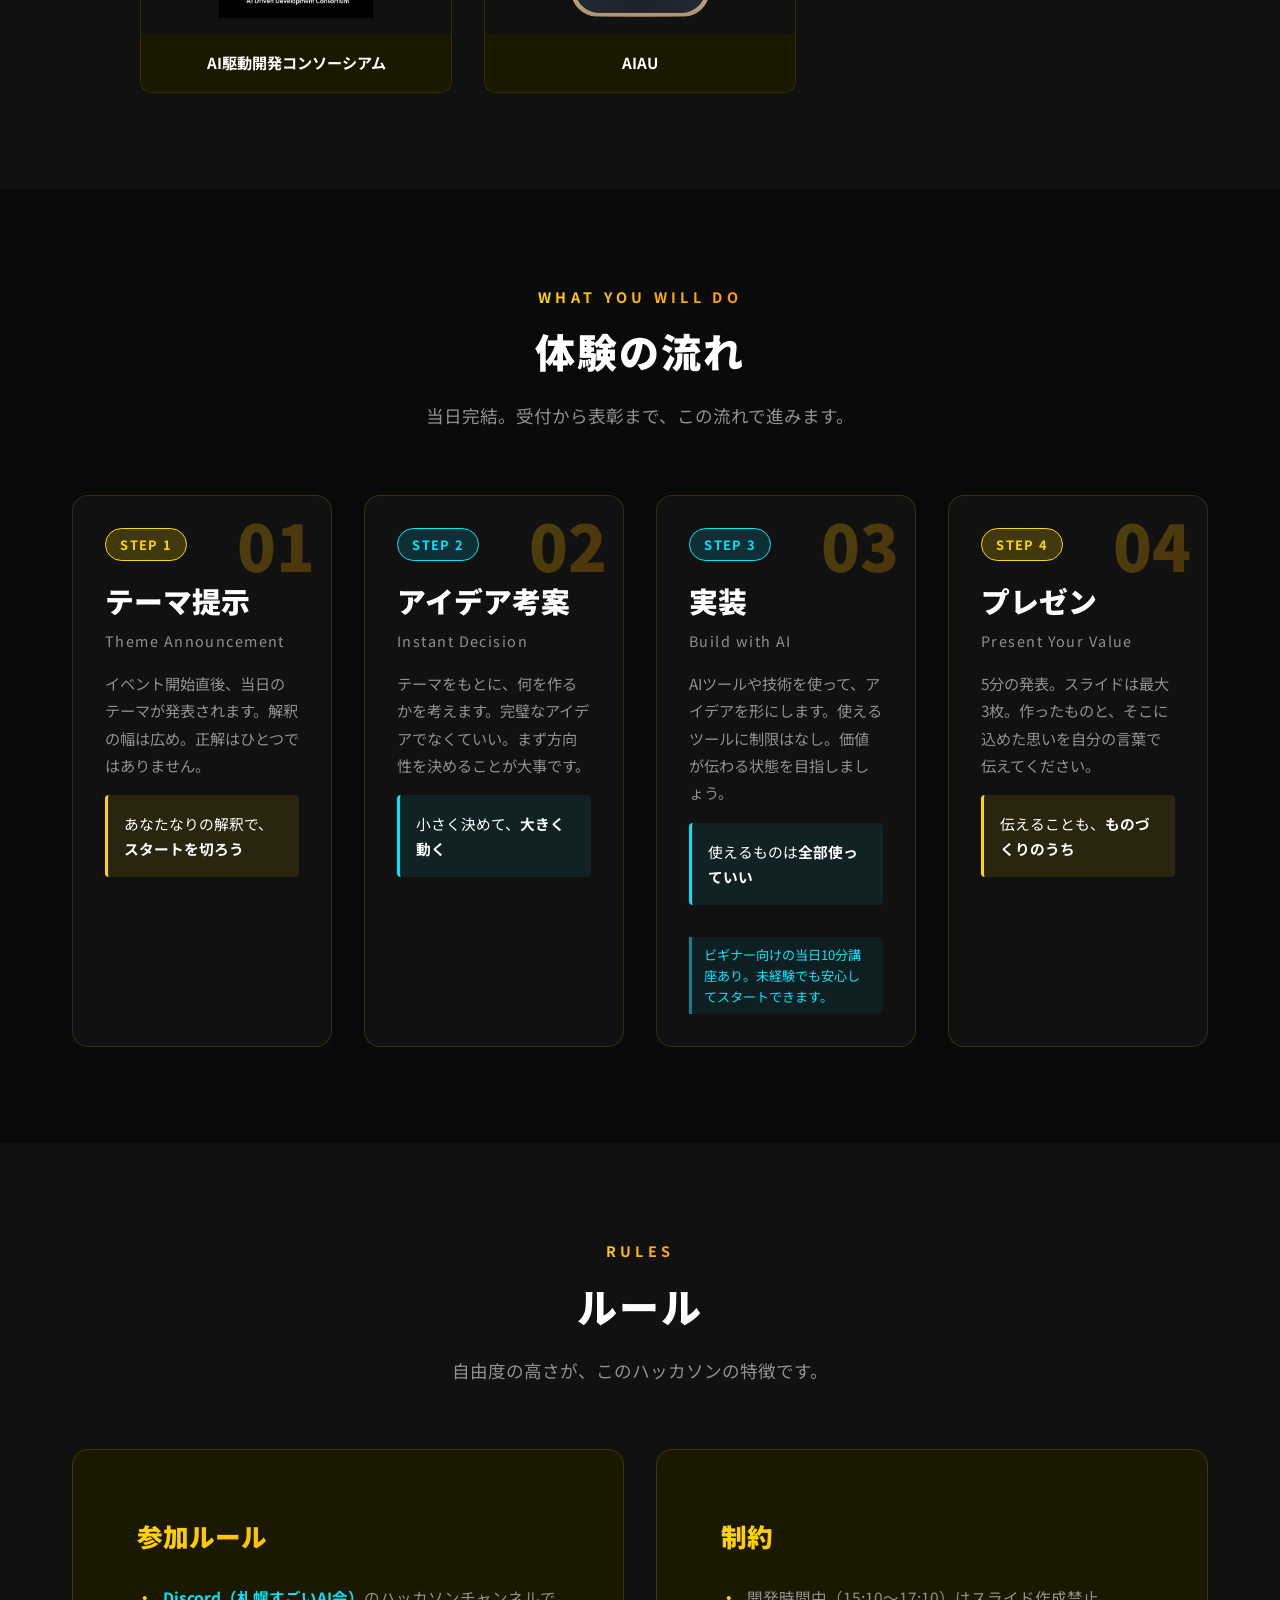
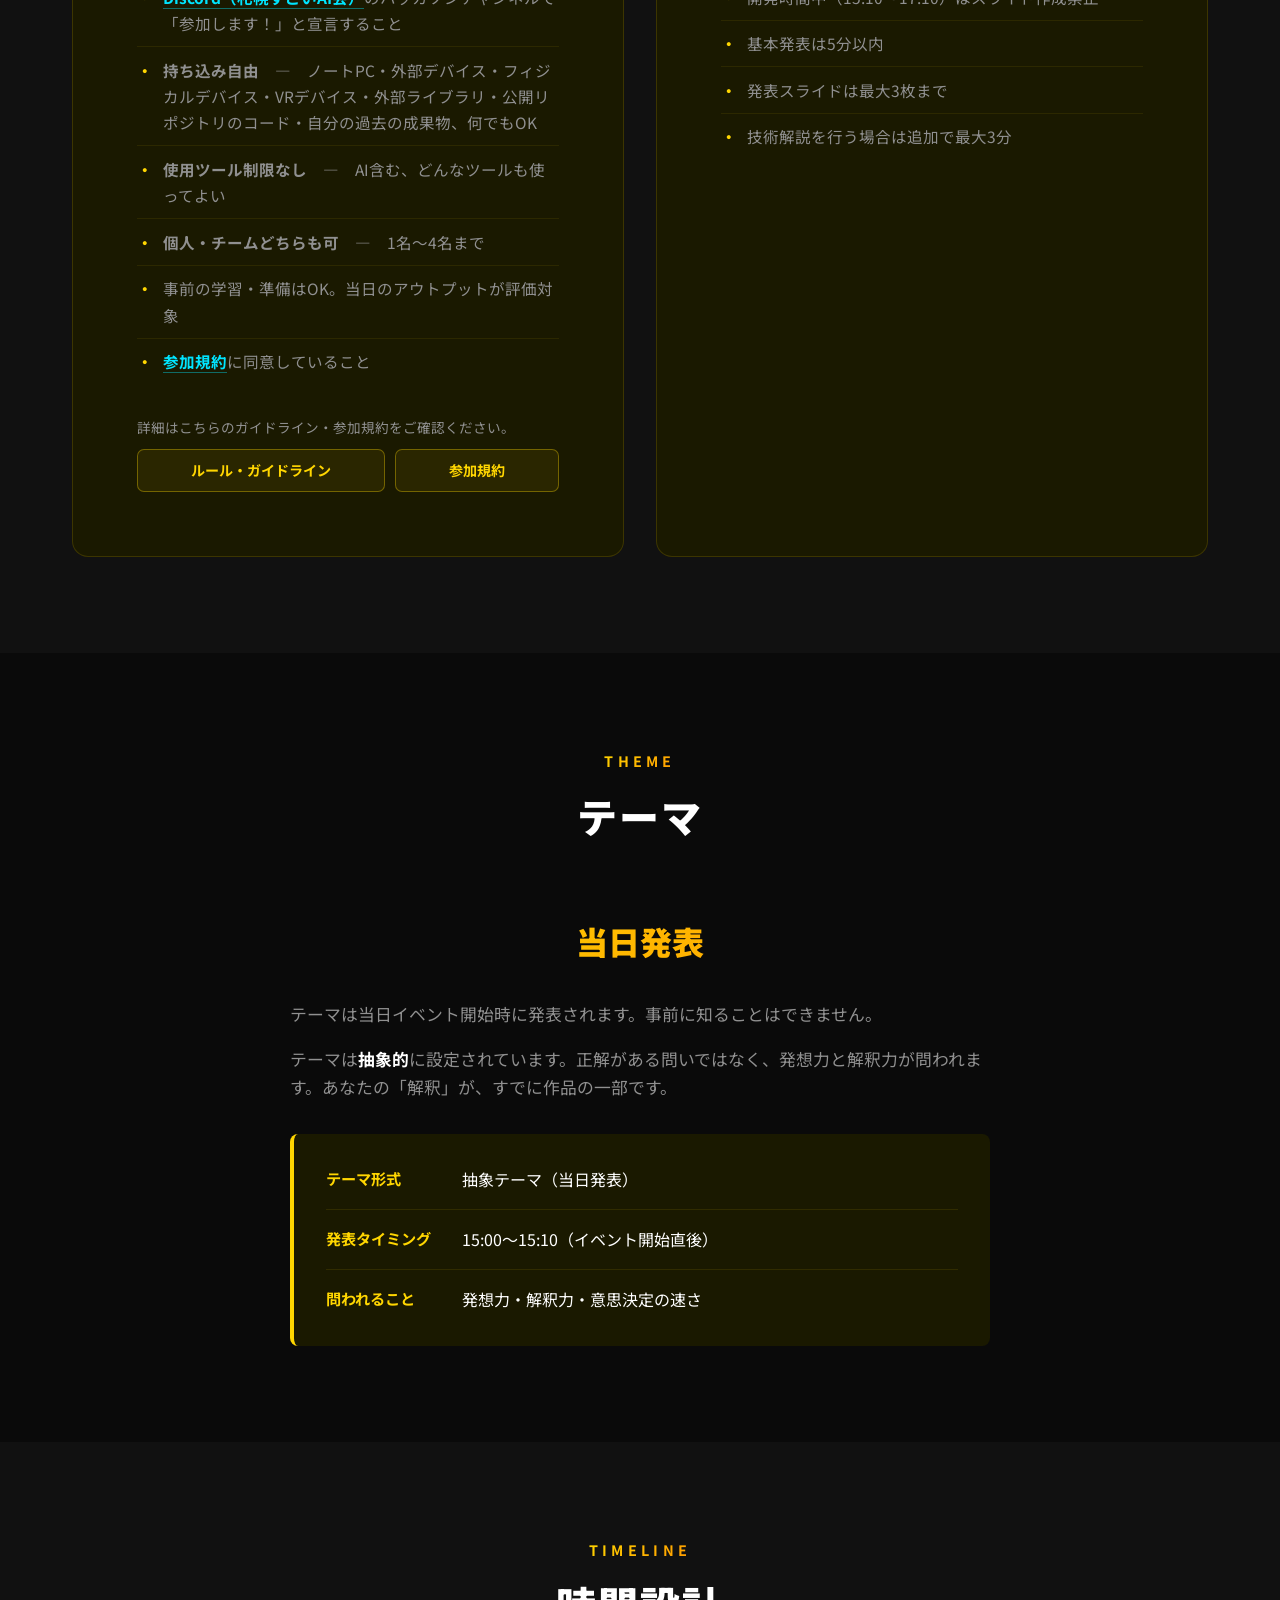
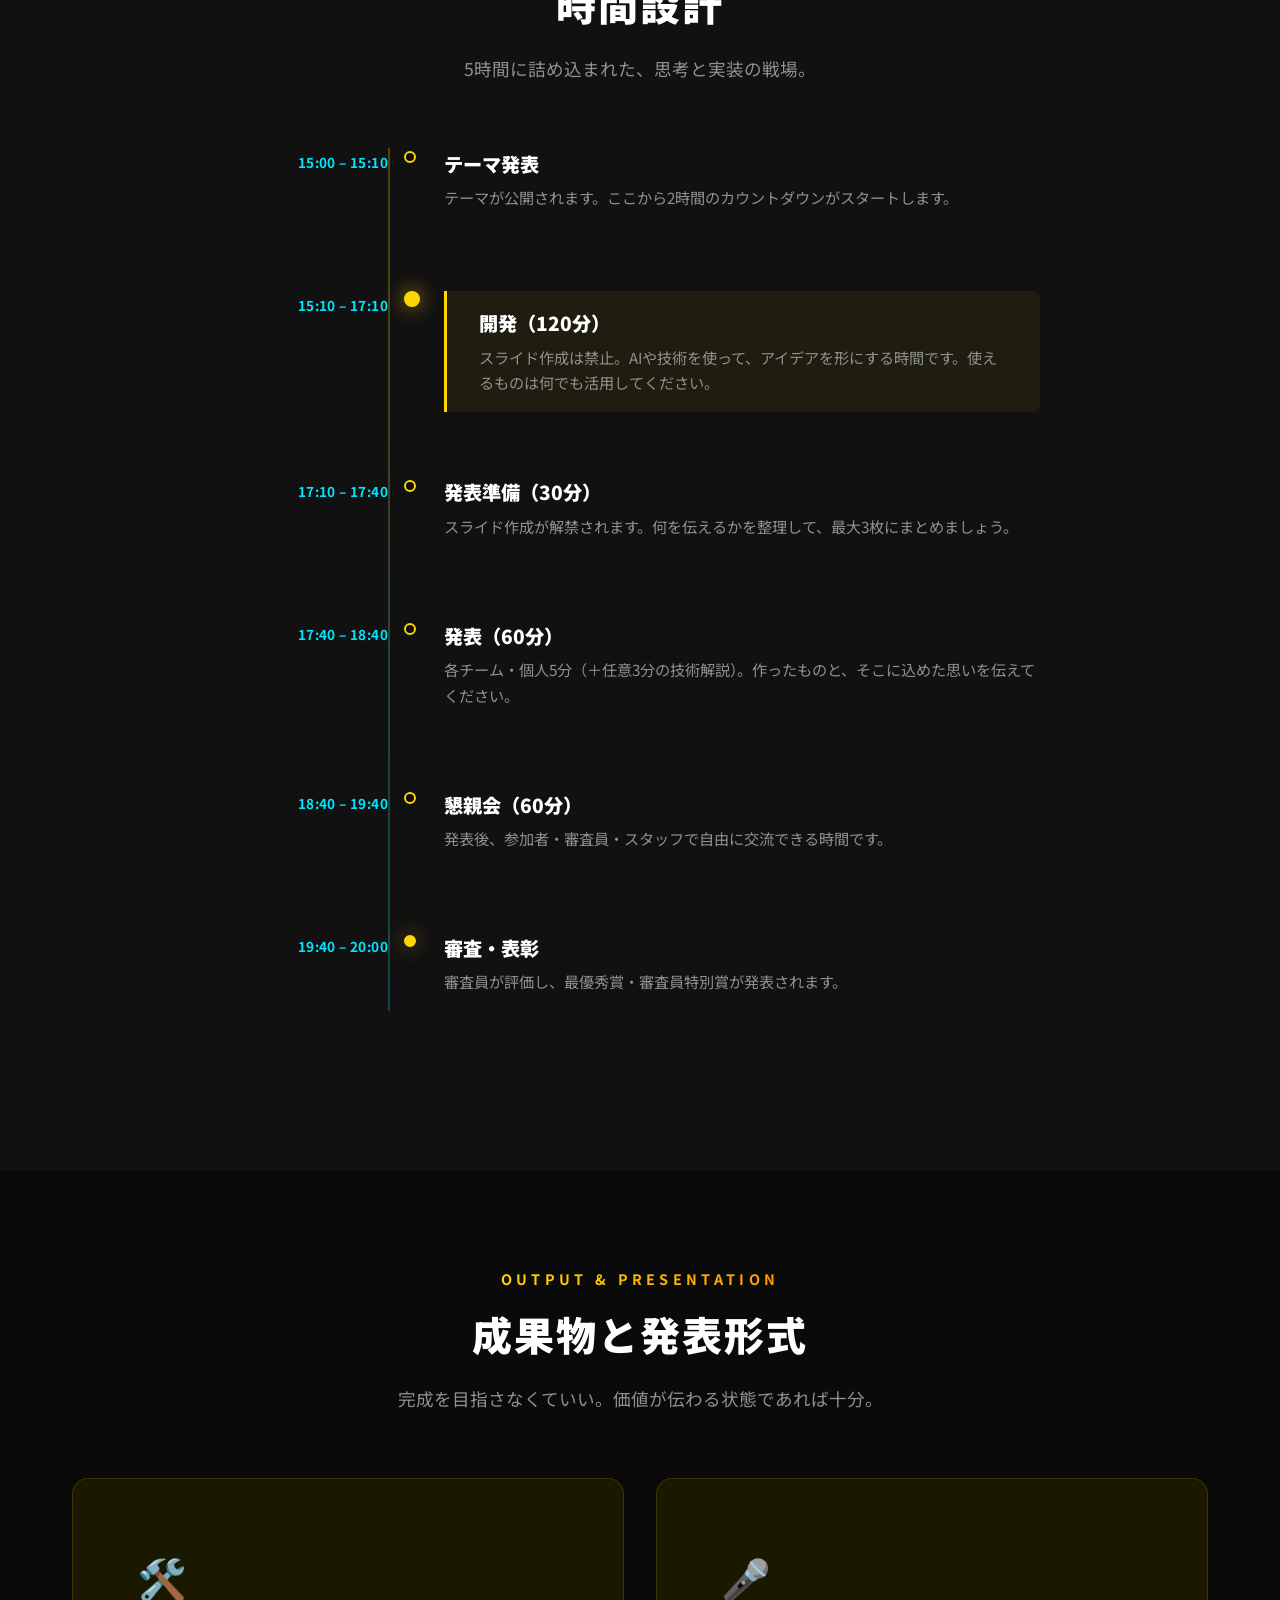
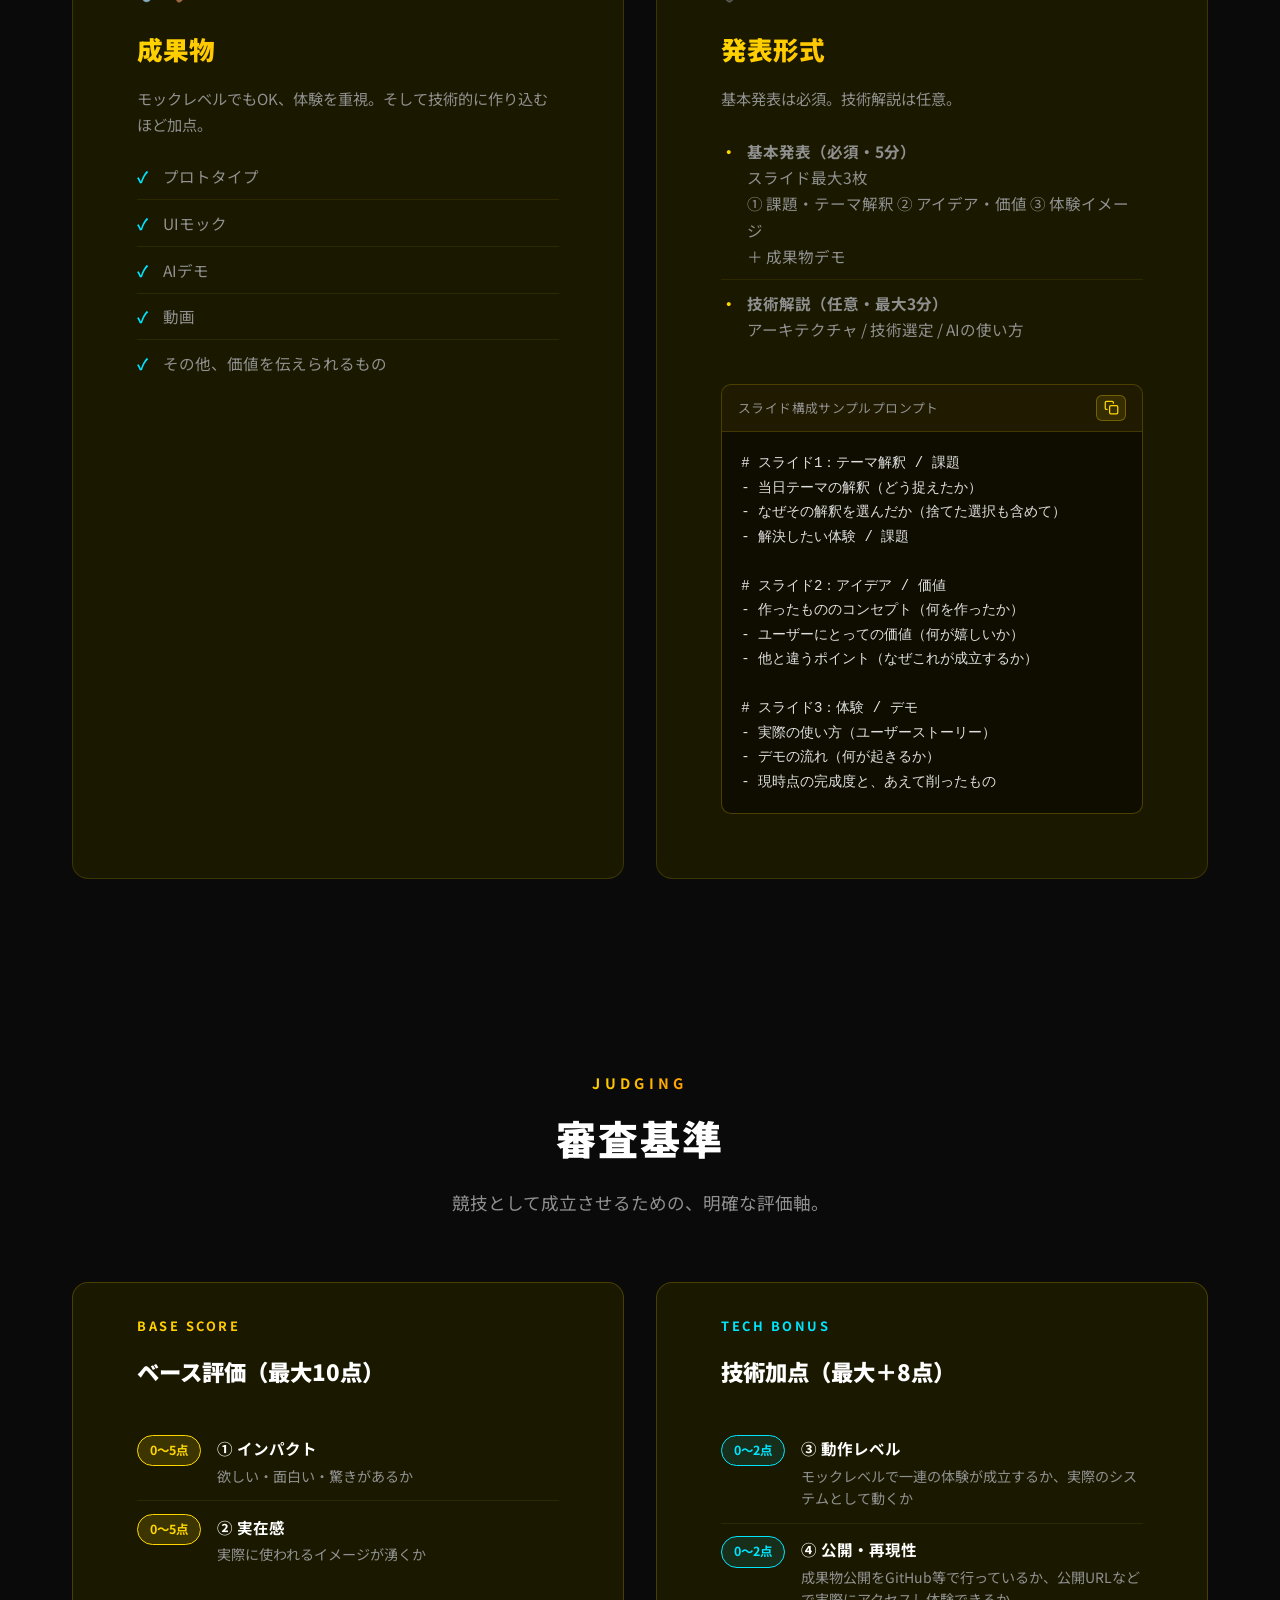
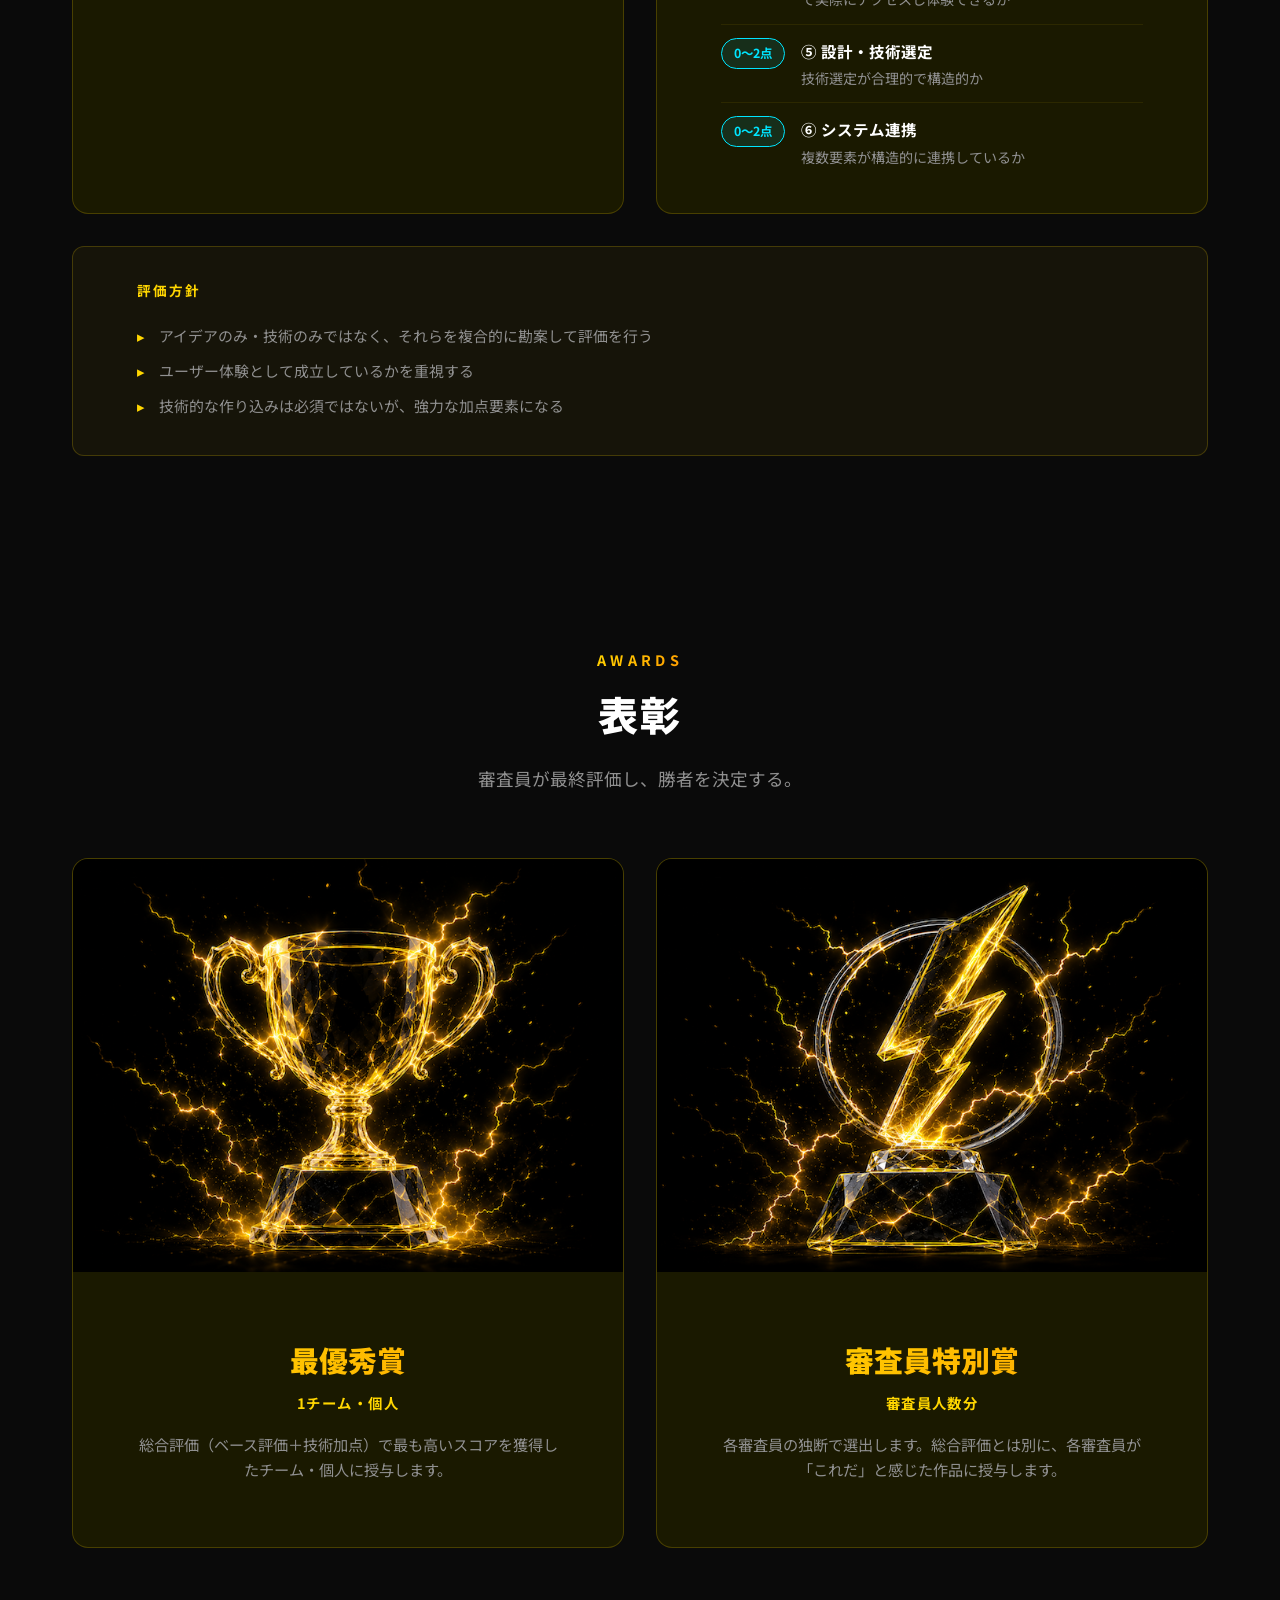
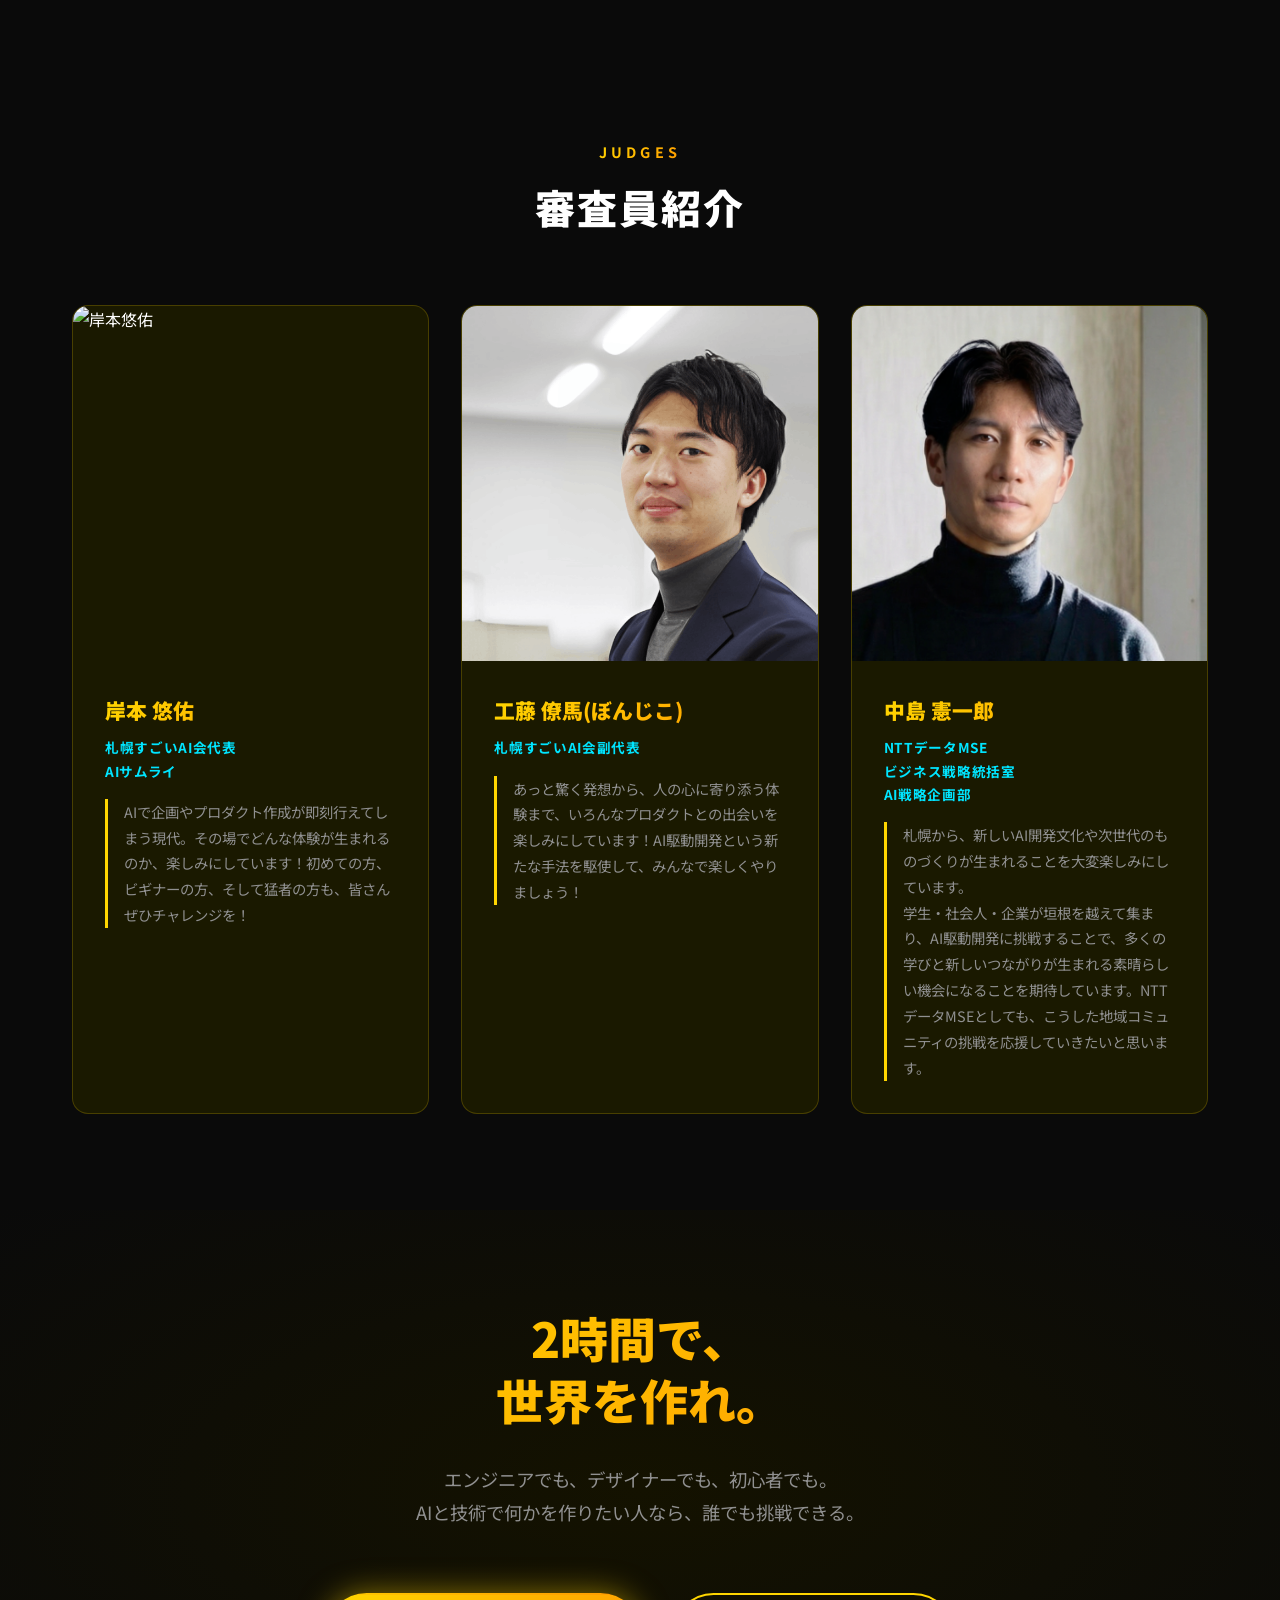
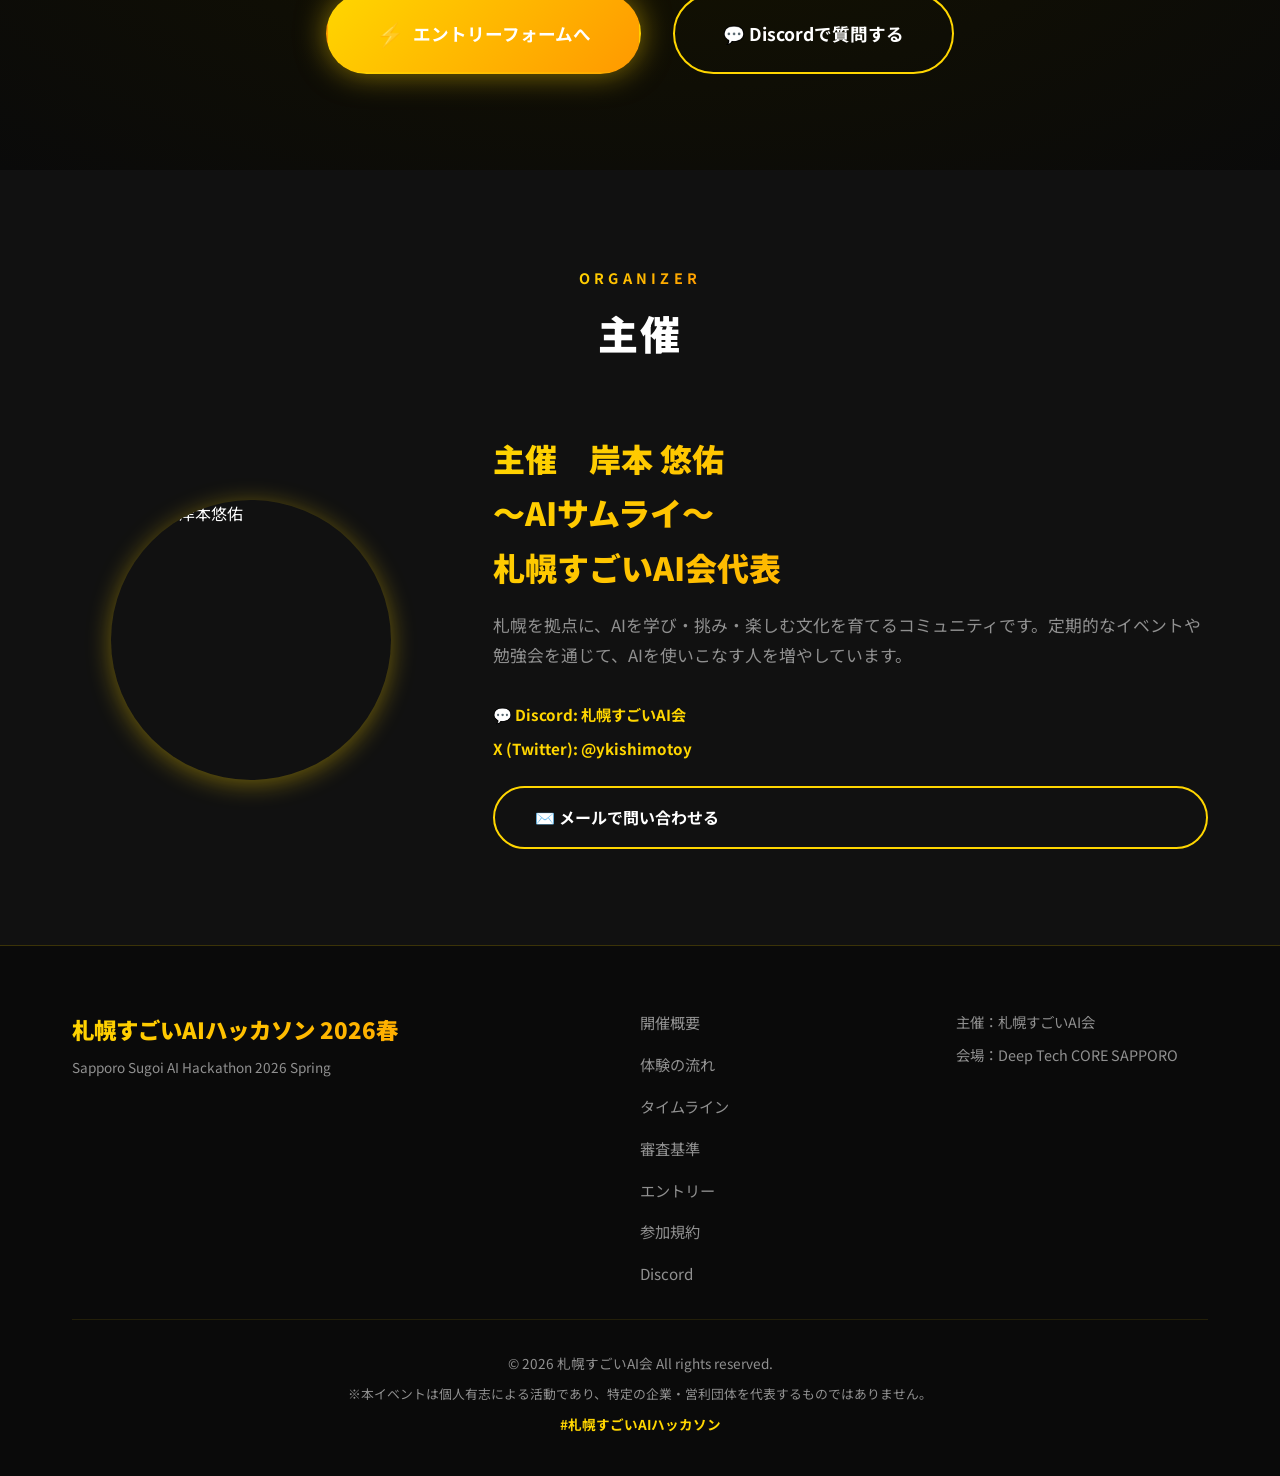
==== commit fe44c09e: "add prizes" ====
--- a/index.html
+++ b/index.html
@@ -62,6 +62,76 @@
         </div>
     </section>
 
+    <!-- ─── WINNERS ─── -->
+    <section id="winners" class="section winners">
+        <div class="container">
+            <div class="section-header">
+                <h2 class="section-title">
+                    <span class="title-en">WINNERS</span>
+                    <span class="title-ja">受賞</span>
+                </h2>
+            </div>
+            <div class="winners-grid">
+
+                <div class="winner-card">
+                    <div class="winner-image-wrap">
+                        <img src="images/prize1.jpeg" alt="メイ" class="winner-image">
+                    </div>
+                    <div class="winner-info">
+                        <p class="winner-award">最優秀賞</p>
+                        <h3 class="winner-name">メイ</h3>
+                        <p class="winner-affiliation">AIAU</p>
+                    </div>
+                </div>
+
+                <div class="winner-card">
+                    <div class="winner-image-wrap">
+                        <img src="images/prize2.jpeg" alt="田井くるみ・安達鷹人・小向琉人" class="winner-image">
+                    </div>
+                    <div class="winner-info">
+                        <p class="winner-award">株式会社NTTデータMSE賞</p>
+                        <h3 class="winner-name">田井 くるみ（ちょこ）<br>安達 鷹人（ねこぺん）<br>小向 琉人（こむかい）</h3>
+                        <p class="winner-affiliation">北海道科学大学</p>
+                    </div>
+                </div>
+
+                <div class="winner-card">
+                    <div class="winner-image-wrap">
+                        <img src="images/prize3.jpeg" alt="黄仁星" class="winner-image">
+                    </div>
+                    <div class="winner-info">
+                        <p class="winner-award">株式会社EQUES賞</p>
+                        <h3 class="winner-name">黄 仁星（ファンインソン）</h3>
+                        <p class="winner-affiliation">北海道科学大学</p>
+                    </div>
+                </div>
+
+                <div class="winner-card">
+                    <div class="winner-image-wrap">
+                        <img src="images/prize4.jpeg" alt="鈴木裕之（すーさん）" class="winner-image">
+                    </div>
+                    <div class="winner-info">
+                        <p class="winner-award">AIサムライ賞</p>
+                        <h3 class="winner-name">鈴木 裕之（すーさん）</h3>
+                        <p class="winner-affiliation">個人参加</p>
+                    </div>
+                </div>
+
+                <div class="winner-card">
+                    <div class="winner-image-wrap">
+                        <img src="images/prize5.jpeg" alt="福田英輝（A-kun）" class="winner-image">
+                    </div>
+                    <div class="winner-info">
+                        <p class="winner-award">ぼんじこ賞</p>
+                        <h3 class="winner-name">福田 英輝（A-kun）</h3>
+                        <p class="winner-affiliation">株式会社インフィニットループ</p>
+                    </div>
+                </div>
+
+            </div>
+        </div>
+    </section>
+
     <!-- ─── OVERVIEW ─── -->
     <section id="overview" class="section overview">
         <canvas id="filmGrainCanvas" class="film-grain-canvas"></canvas>
--- a/style.css
+++ b/style.css
@@ -1131,6 +1131,118 @@
     font-style: italic;
 }
 
+/* ─── Winners Section ─── */
+.winners {
+    background: var(--dark-surface);
+}
+
+.winners-grid {
+    display: grid;
+    grid-template-columns: repeat(3, 1fr);
+    gap: var(--spacing-md);
+    margin-top: var(--spacing-lg);
+}
+
+.winner-card {
+    background: var(--dark-elevated);
+    border-radius: 16px;
+    overflow: hidden;
+    border: 1px solid rgba(255, 214, 0, 0.2);
+    transition: all 0.3s ease;
+    display: flex;
+    flex-direction: column;
+}
+
+.winner-card:hover {
+    transform: translateY(-6px);
+    border-color: var(--film-purple);
+    box-shadow: 0 10px 40px rgba(255, 214, 0, 0.25);
+}
+
+.winner-image-wrap {
+    width: 100%;
+    aspect-ratio: 4 / 3;
+    overflow: hidden;
+}
+
+.winner-image {
+    width: 100%;
+    height: 100%;
+    object-fit: cover;
+    display: block;
+    transition: transform 0.4s ease;
+}
+
+.winner-card:hover .winner-image {
+    transform: scale(1.05);
+}
+
+.winner-image-placeholder {
+    width: 100%;
+    height: 100%;
+    display: flex;
+    align-items: center;
+    justify-content: center;
+    background: var(--dark-surface);
+    border-bottom: 1px solid rgba(255, 214, 0, 0.15);
+}
+
+.winner-placeholder-text {
+    font-size: 1.6rem;
+    font-weight: 900;
+    color: var(--text-secondary);
+    opacity: 0.3;
+}
+
+.winner-info {
+    padding: var(--spacing-sm) var(--spacing-md);
+    display: flex;
+    flex-direction: column;
+    gap: 0.3rem;
+    flex: 1;
+}
+
+.winner-award {
+    align-self: flex-start;
+    font-size: 1rem;
+    font-weight: 900;
+    letter-spacing: 0.03em;
+    color: var(--hack-yellow);
+    background: rgba(255, 214, 0, 0.1);
+    border: 1px solid rgba(255, 214, 0, 0.45);
+    border-radius: 999px;
+    padding: 0.3rem 1rem;
+    margin-bottom: 0.2rem;
+}
+
+.winner-name {
+    font-size: 1.2rem;
+    font-weight: 900;
+    background: var(--accent-gradient);
+    -webkit-background-clip: text;
+    -webkit-text-fill-color: transparent;
+    background-clip: text;
+}
+
+.winner-affiliation {
+    font-size: 0.85rem;
+    color: var(--film-cyan);
+    font-weight: 700;
+    letter-spacing: 0.05em;
+}
+
+@media (max-width: 1024px) {
+    .winners-grid {
+        grid-template-columns: repeat(2, 1fr);
+    }
+}
+
+@media (max-width: 640px) {
+    .winners-grid {
+        grid-template-columns: 1fr;
+    }
+}
+
 /* ─── CTA Section ─── */
 .cta-section {
     background: radial-gradient(ellipse at center, #141200 0%, var(--dark-bg) 100%);
